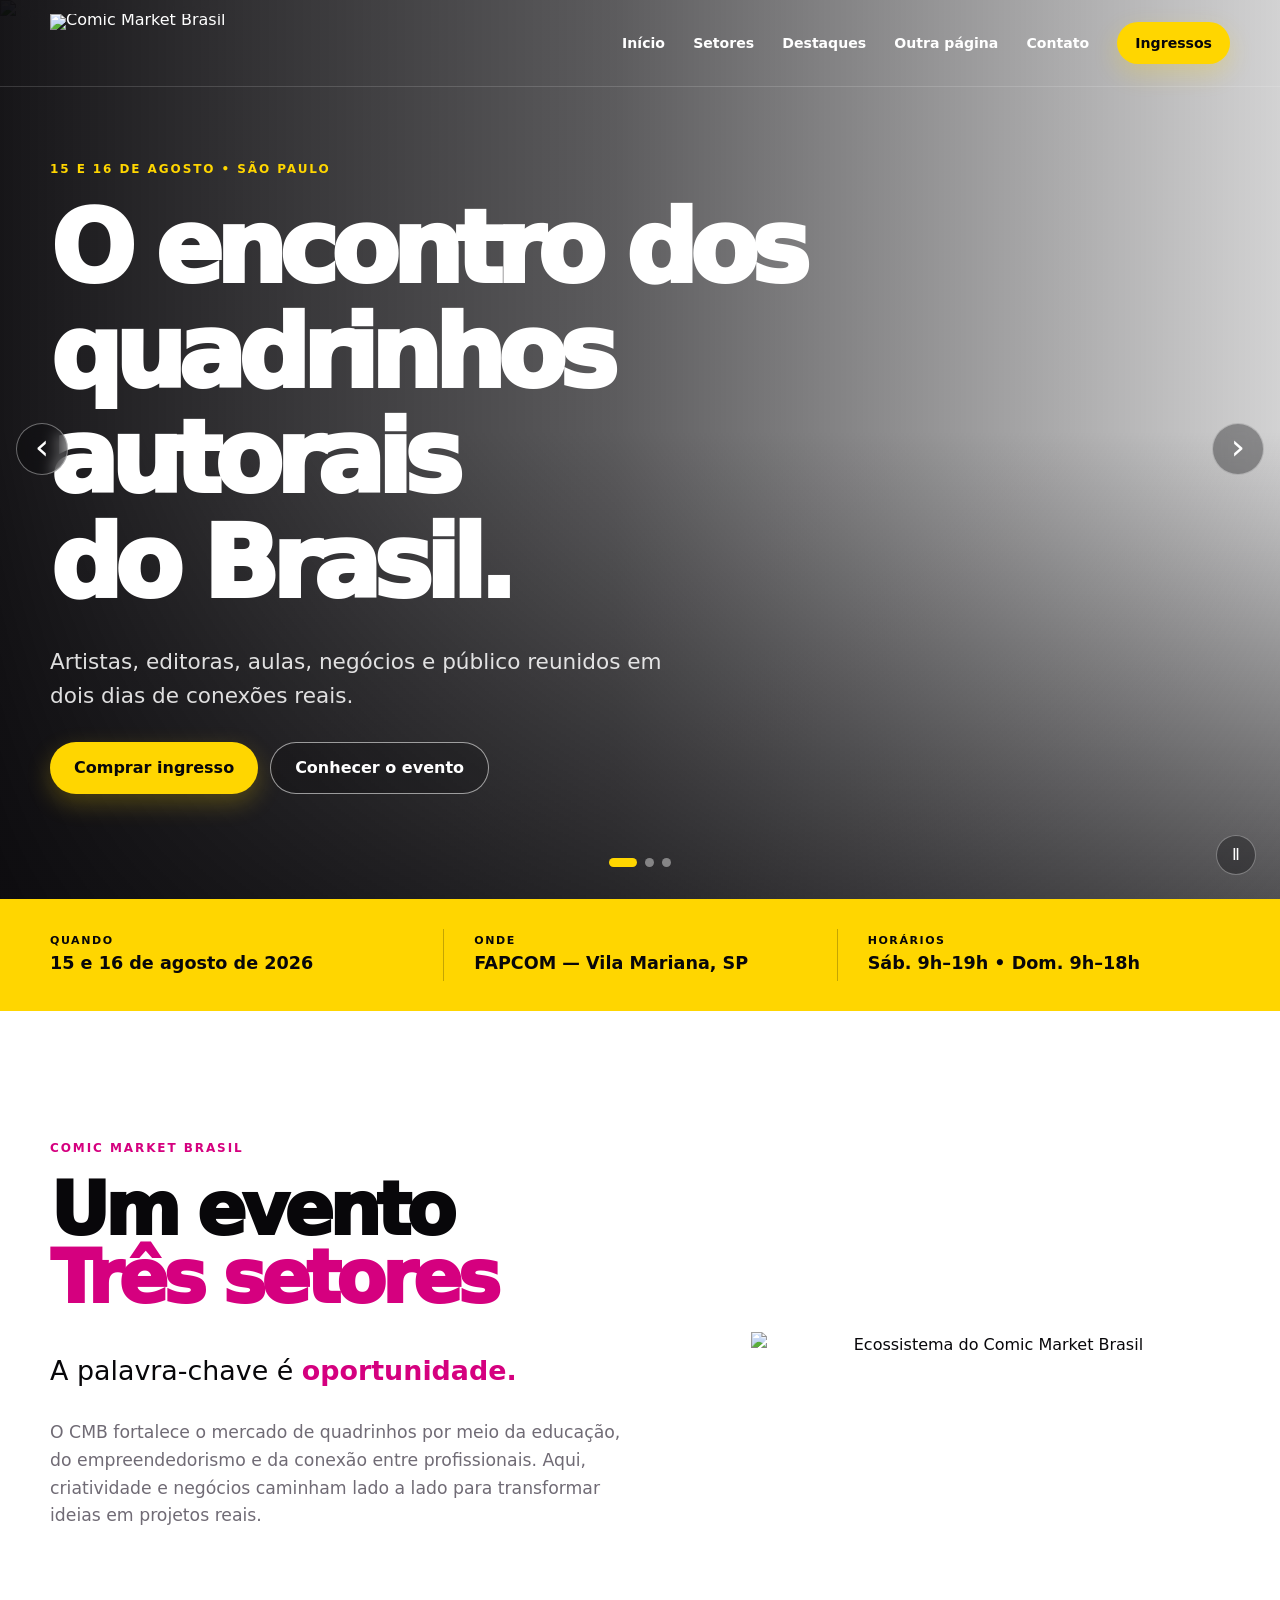
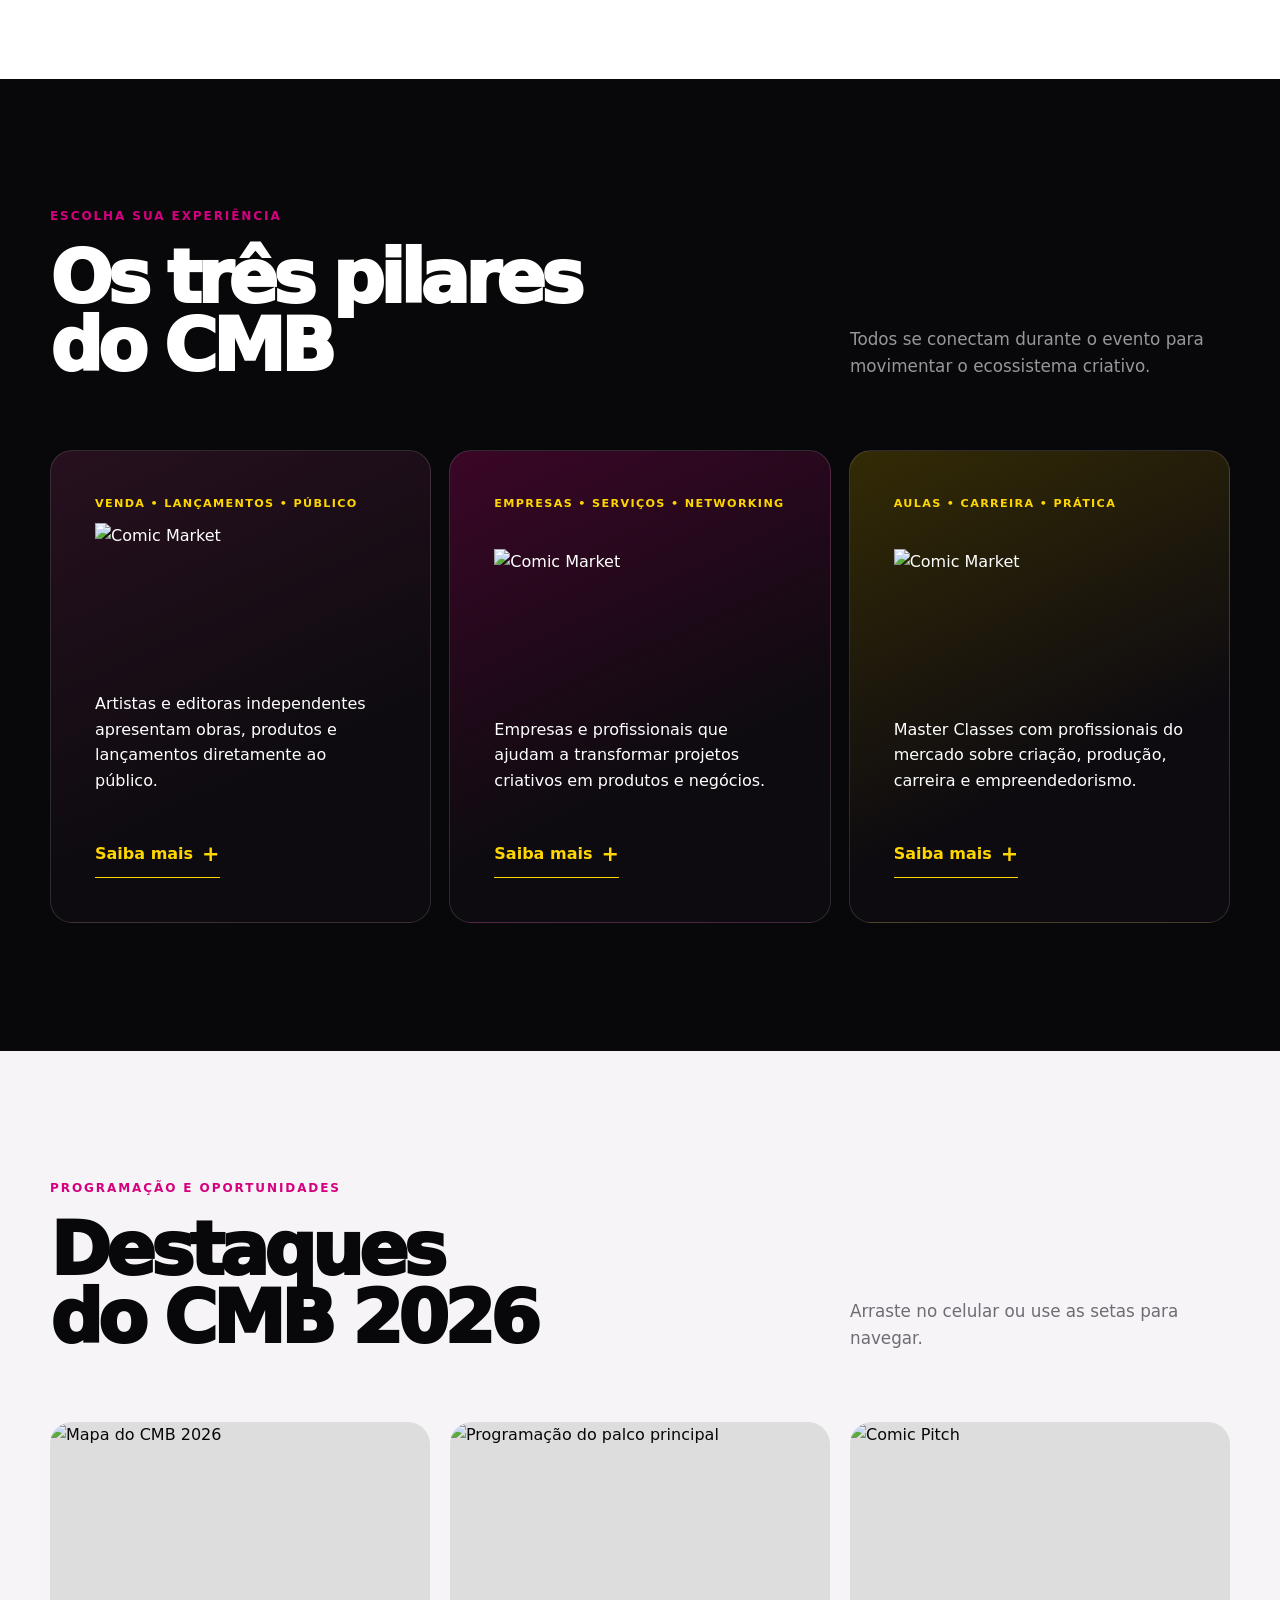
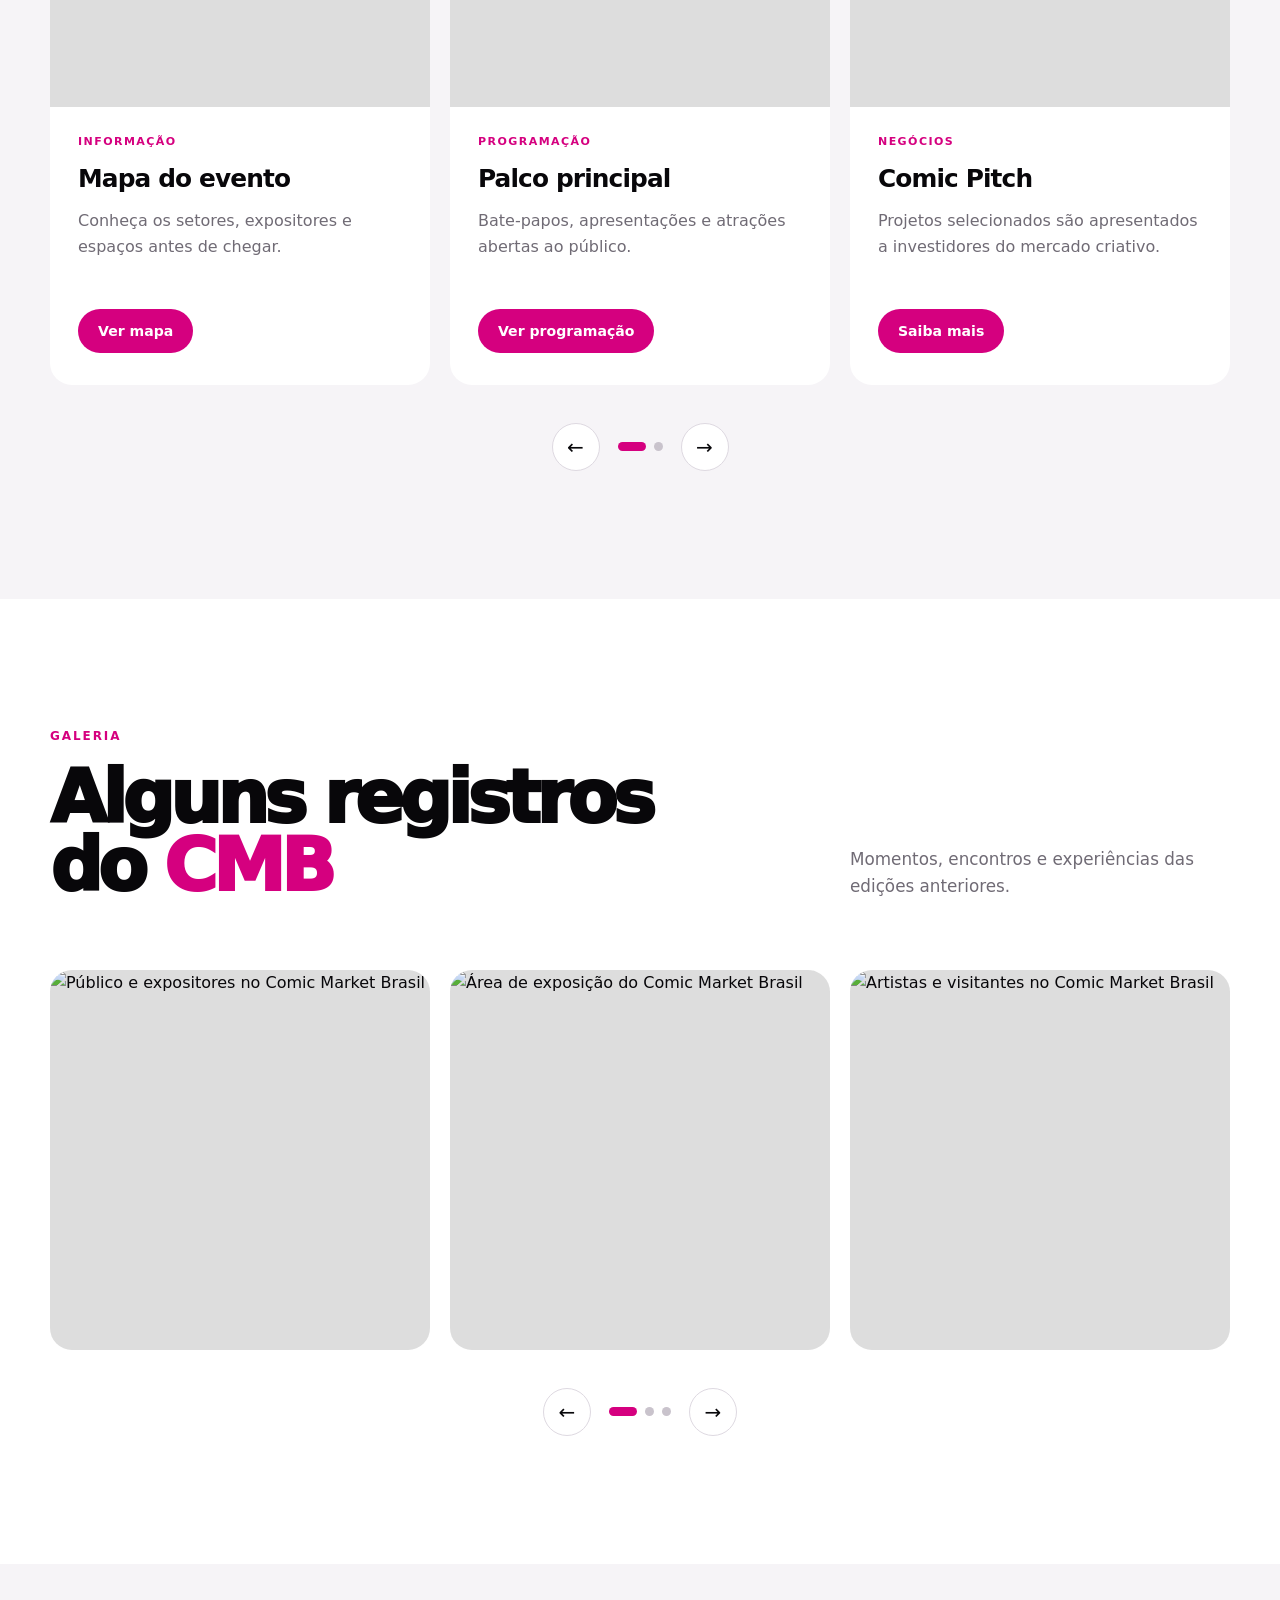
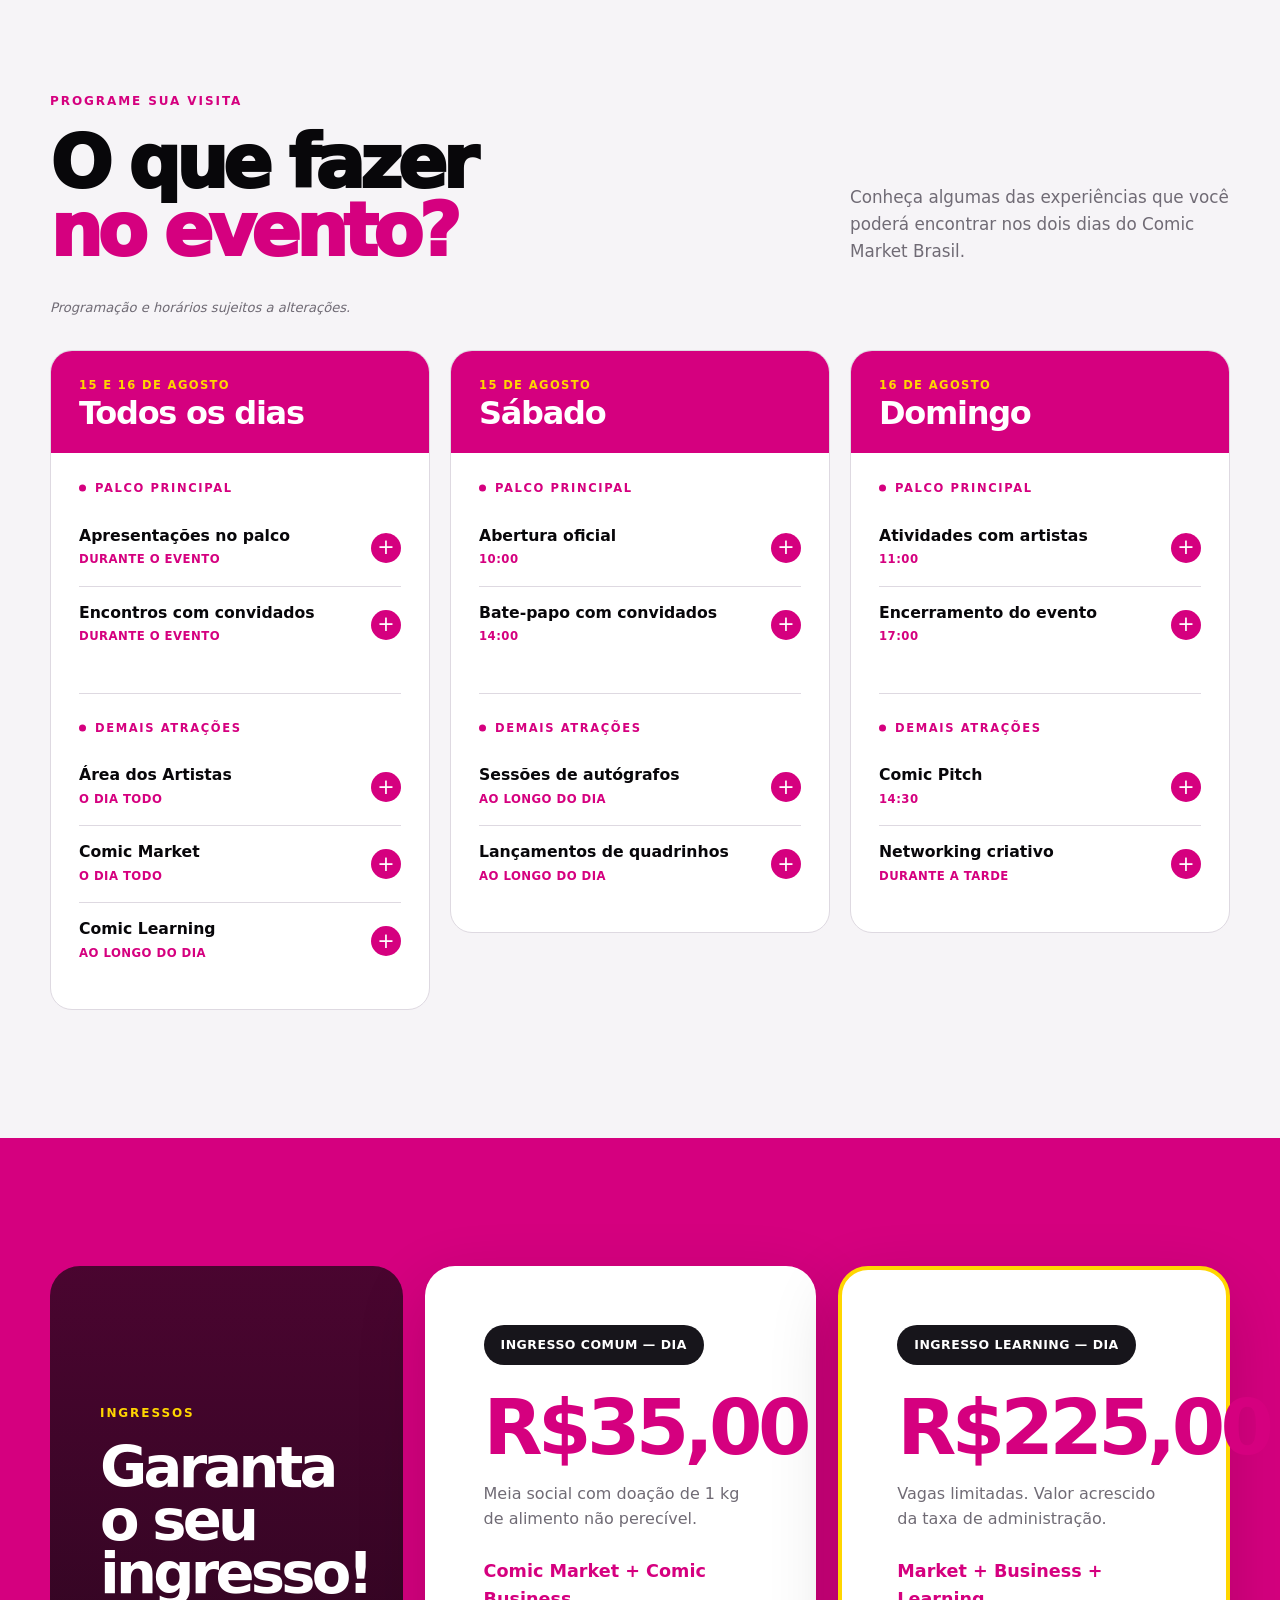
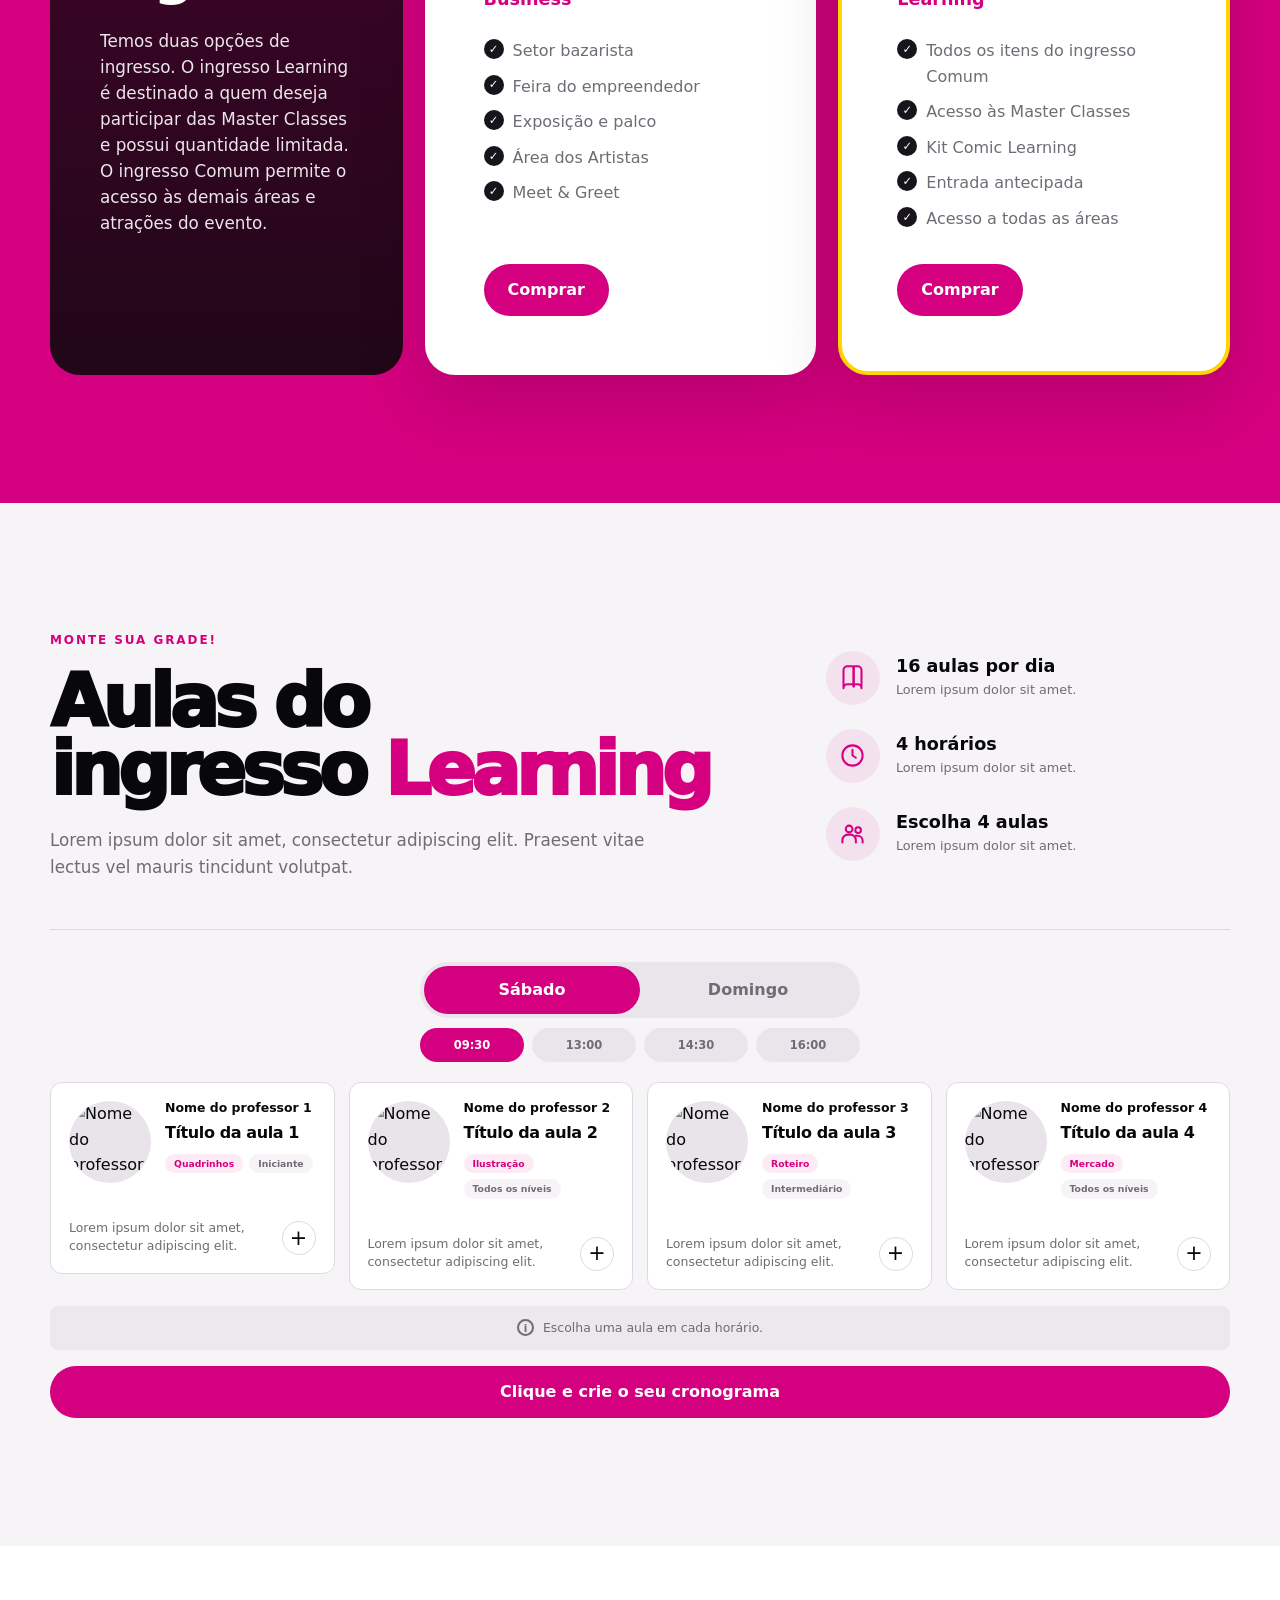
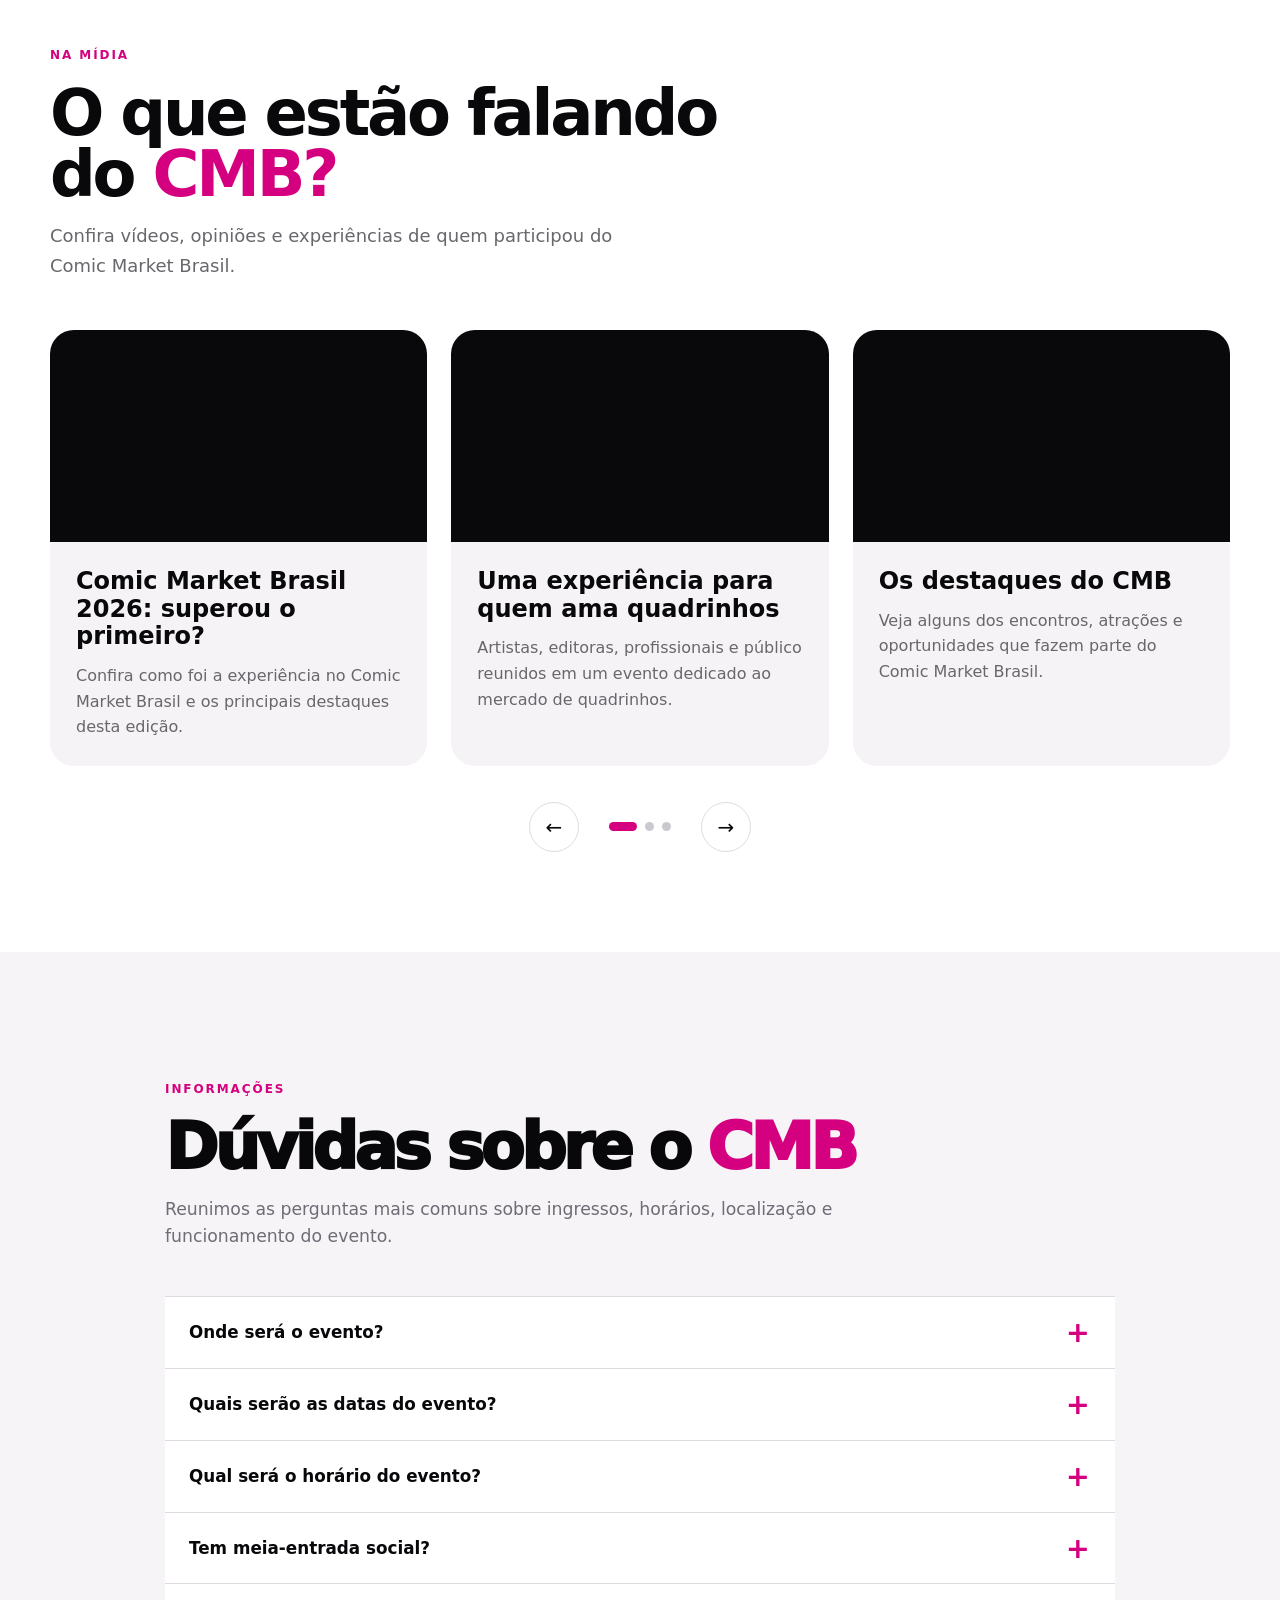
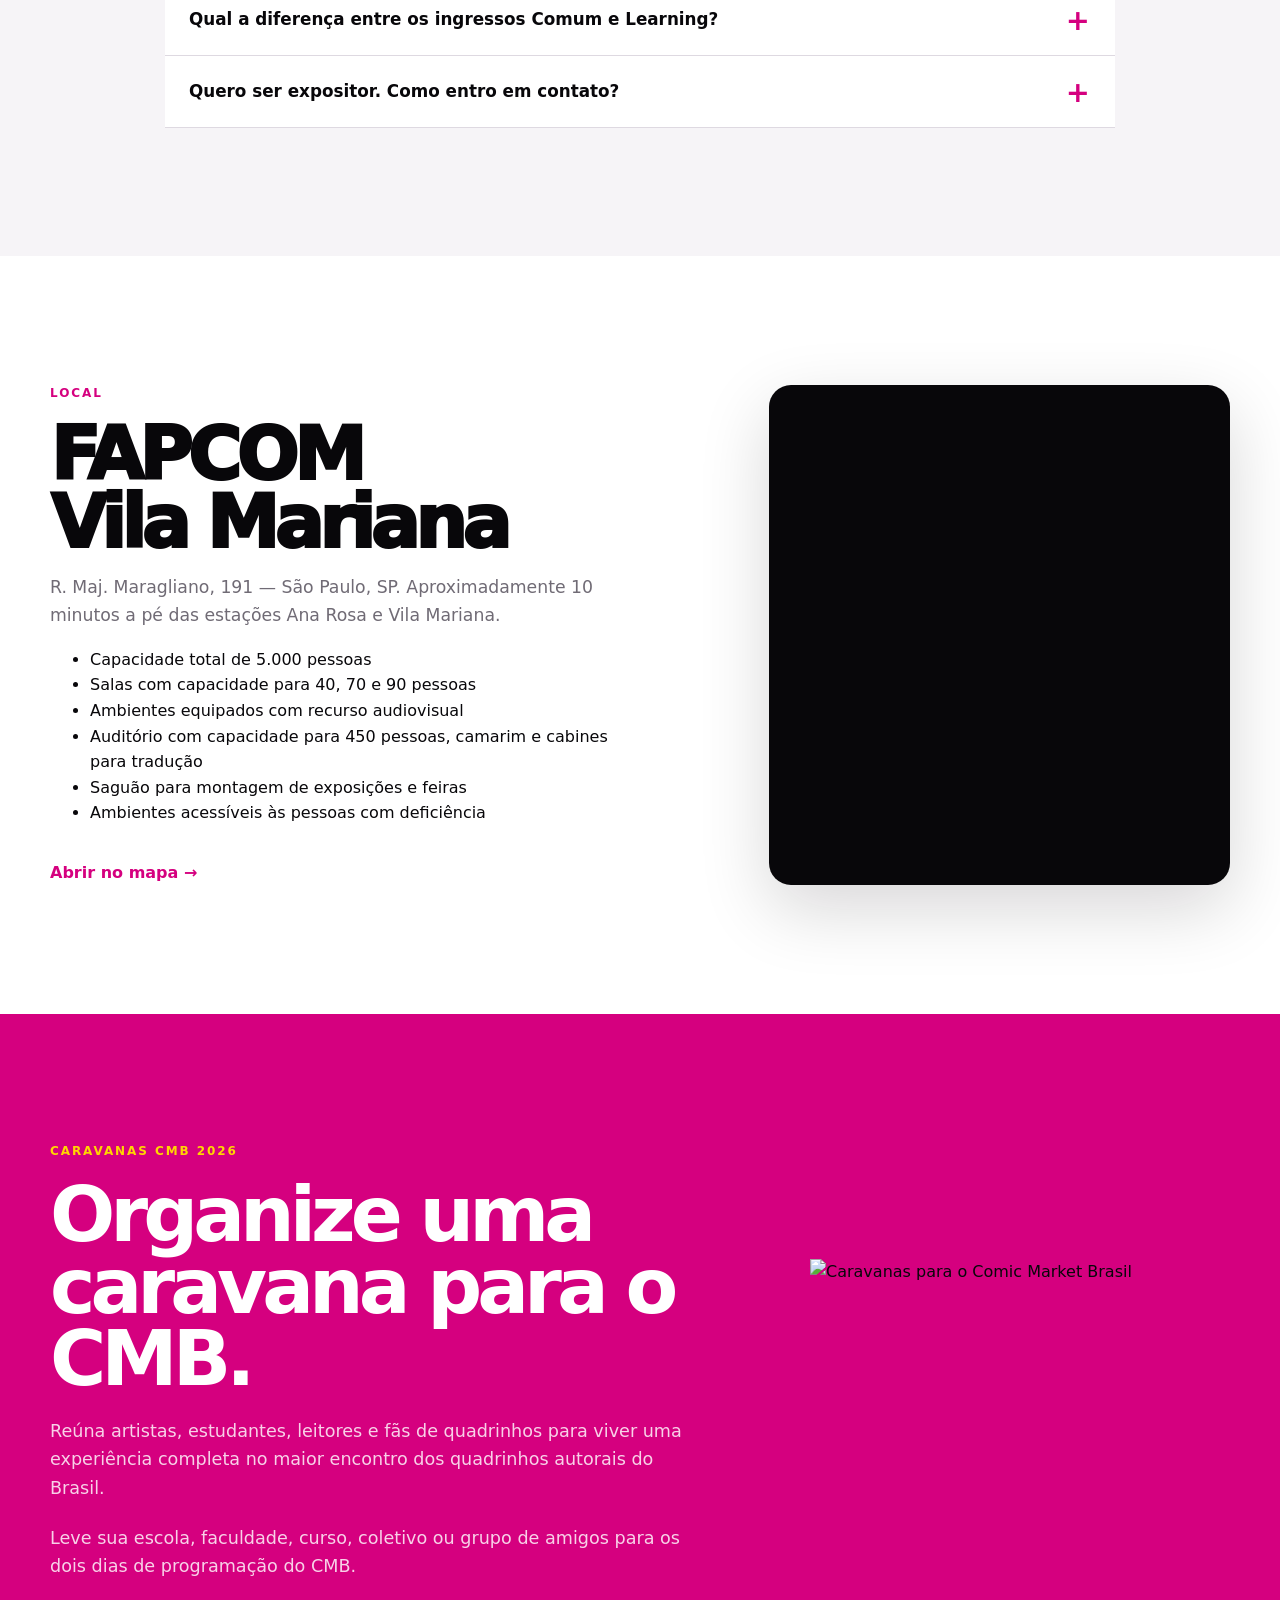
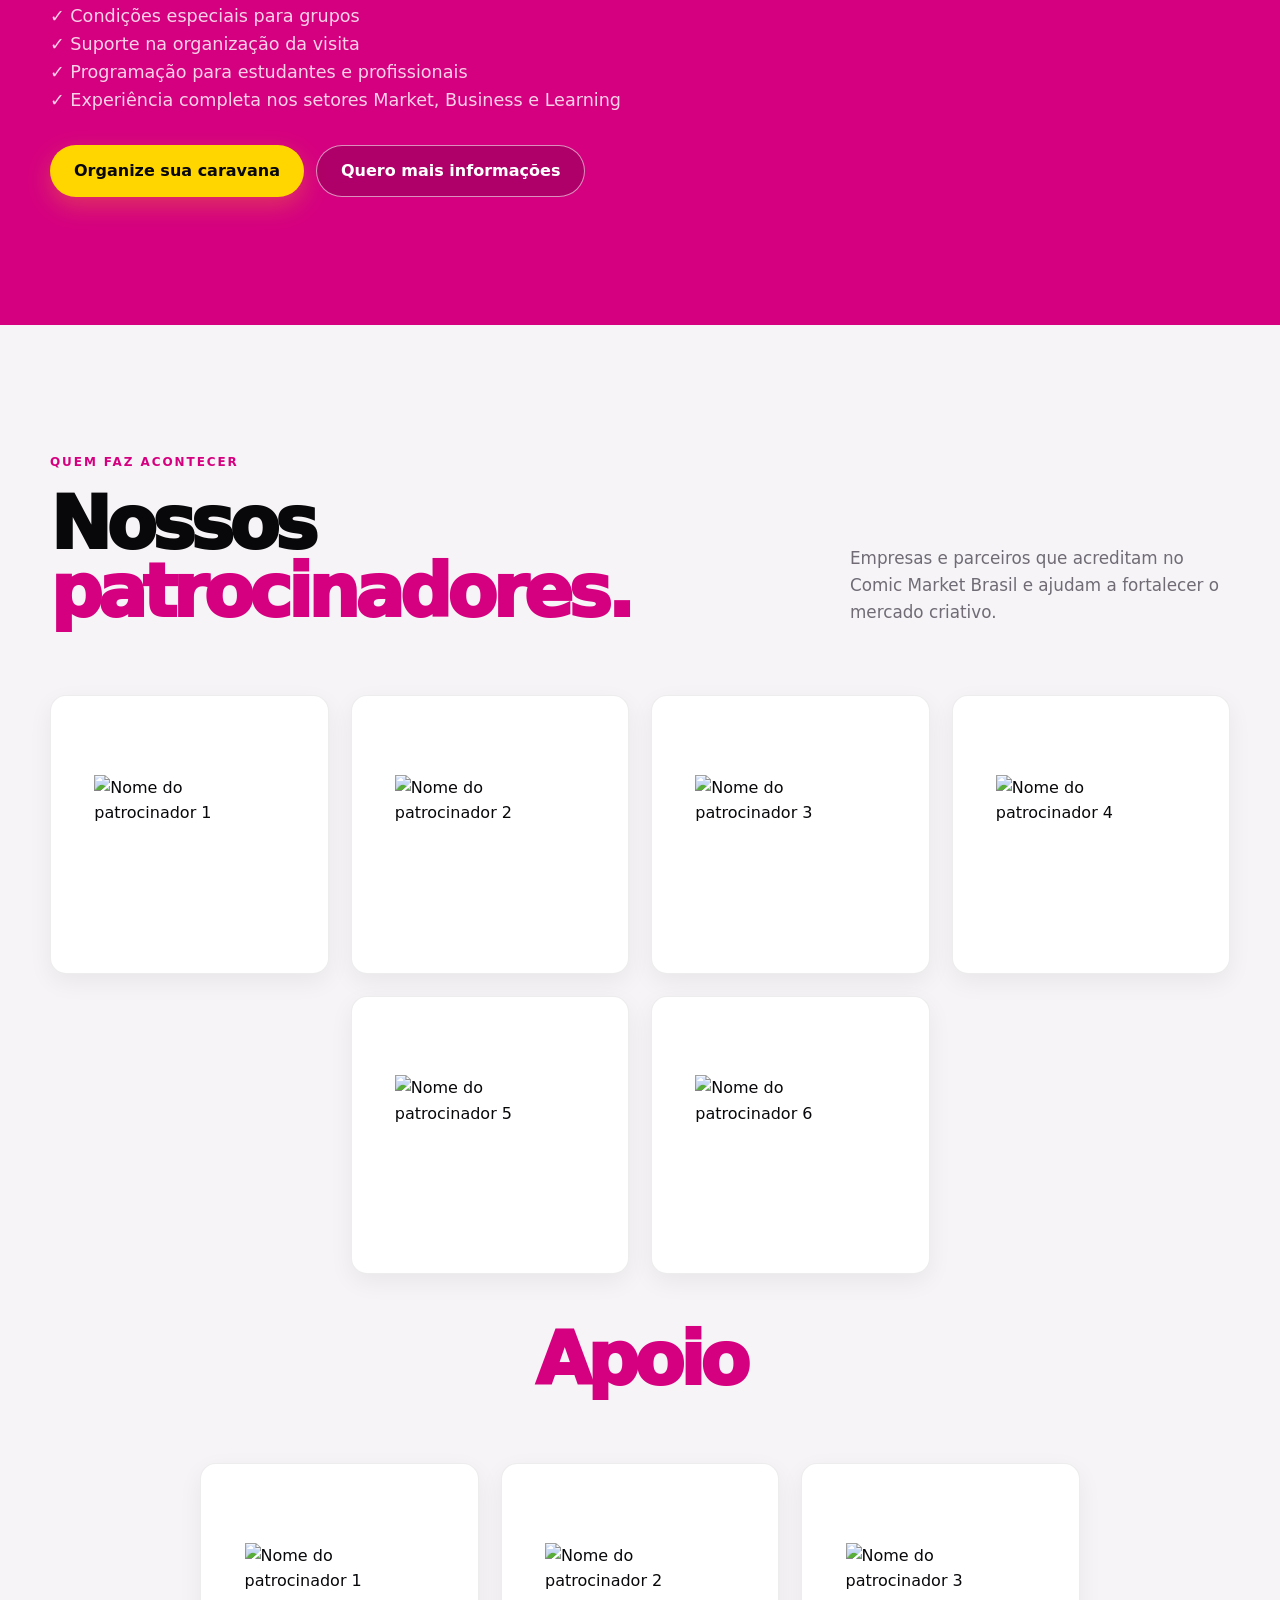
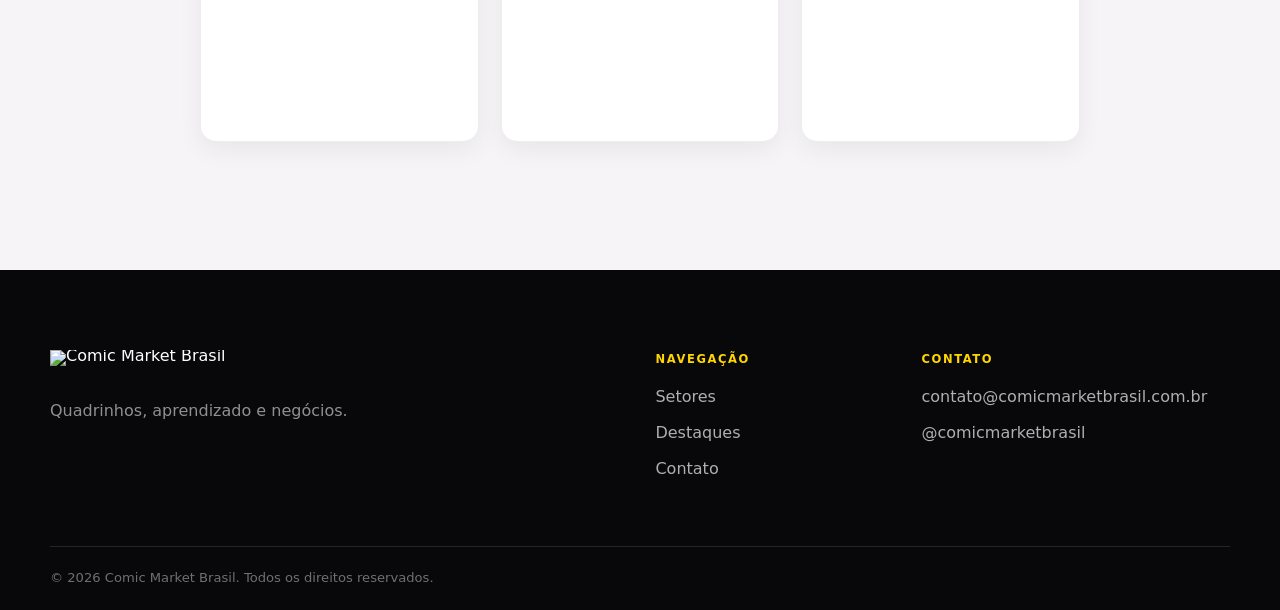
==== index.html @ 5db8c9b2 "Update index.html" ====
<!doctype html>
<html lang="pt-BR">
  <head>
    <meta charset="UTF-8" />
    <meta name="viewport" content="width=device-width, initial-scale=1" />
    <meta name="description" content="Comic Market Brasil 2026: quadrinhos, aprendizado e negócios em São Paulo." />
    <meta name="theme-color" content="#d5007f" />
    <title>Comic Market Brasil 2026</title>
<link rel="stylesheet" href="style.css" />

<script src="componentes.js" defer></script>
<script src="script.js" defer></script>
    <script src="learning.js" defer></script>
  </head>
  <body>
<div data-header-placeholder></div>
  <main id="conteudo">
  <section class="hero" aria-label="Destaques do evento">
    <div
      class="carousel hero-carousel"
      data-carousel
      data-autoplay="6500"
      aria-roledescription="carrossel"
    >
      <div class="carousel-viewport">
        <div class="carousel-track" data-carousel-track>

          <!-- SLIDE 1 -->
          <article
            class="carousel-slide hero-slide is-active"
            data-carousel-slide
            aria-label="1 de 3"
          >
            <picture class="hero-picture">
              <!-- MOBILE: 1080 × 1600 PX -->
              <source
                media="(max-width: 700px)"
                srcset="https://comicmarketbrasil.com.br/wp-content/uploads/2026/08/cmb-desktop-1.png"
              >

              <!-- DESKTOP: 1920 × 1080 PX -->
              <img
                src="https://comicmarketbrasil.com.br/wp-content/uploads/2026/08/cmb-desktop-1.png"
                alt="Comic Market Brasil 2026"
                fetchpriority="high"
                decoding="async"
              >
            </picture>

            <div class="hero-shade"></div>

            <div class="container hero-content">
              <p class="eyebrow">
                15 e 16 de agosto • São Paulo
              </p>

              <h1>
                O encontro dos quadrinhos autorais do Brasil.
              </h1>

              <p>
                Artistas, editoras, aulas, negócios e público reunidos
                em dois dias de conexões reais.
              </p>

              <div class="hero-actions">
                <a
                  class="button button-yellow"
                  href="https://comicmarketbrasilingreso.com.br/"
                  target="_blank"
                  rel="noopener"
                >
                  Comprar ingresso
                </a>

                <a
                  class="button button-ghost"
                  href="#setores"
                >
                  Conhecer o evento
                </a>
              </div>
            </div>
          </article>

          <!-- SLIDE 2 -->
          <article
            class="carousel-slide hero-slide"
            data-carousel-slide
            aria-label="2 de 3"
            aria-hidden="true"
          >
            <picture class="hero-picture">
              <!-- MOBILE: 1080 × 1600 PX -->
              <source
                media="(max-width: 700px)"
                srcset="https://comicmarketbrasil.com.br/wp-content/uploads/2026/07/pitch.png"
              >

              <!-- DESKTOP: 1920 × 1080 PX -->
              <img
                src="https://comicmarketbrasil.com.br/wp-content/uploads/2026/07/pitch.png"
                alt="Comic Pitch — Arena de Negócios"
                loading="lazy"
                decoding="async"
              >
            </picture>

            <div class="hero-shade"></div>

            <div class="container hero-content">
              <p class="eyebrow">
                Comic Business
              </p>

              <h2>
                Ideias encontram oportunidades.
              </h2>

              <p>
                Projetos autorais, investidores e empresas do mercado
                criativo em uma arena de negócios.
              </p>

              <a
                class="button button-yellow"
                href="#destaques"
              >
                Ver destaques
              </a>
            </div>
          </article>

          <!-- SLIDE 3 -->
          <article
            class="carousel-slide hero-slide"
            data-carousel-slide
            aria-label="3 de 3"
            aria-hidden="true"
          >
            <picture class="hero-picture">
              <!-- MOBILE: 1080 × 1600 PX -->
              <source
                media="(max-width: 700px)"
                srcset="https://comicmarketbrasil.com.br/wp-content/uploads/2026/07/artistas.png"
              >

              <!-- DESKTOP: 1920 × 1080 PX -->
              <img
                src="https://comicmarketbrasil.com.br/wp-content/uploads/2026/07/artistas.png"
                alt="Área dos Artistas do CMB"
                loading="lazy"
                decoding="async"
              >
            </picture>

            <div class="hero-shade"></div>

            <div class="container hero-content">
              <p class="eyebrow">
                Comic Market
              </p>

              <h2>
                Conheça quem faz quadrinhos.
              </h2>

              <p>
                Quadrinistas, ilustradores, autores e editoras
                apresentando seus trabalhos ao público.
              </p>

              <a
                class="button button-yellow"
                href="#setores"
              >
                Explorar setores
              </a>
            </div>
          </article>

        </div>
      </div>

      <button
        class="carousel-arrow carousel-prev"
        type="button"
        aria-label="Slide anterior"
        data-carousel-prev
      >
        ‹
      </button>

      <button
        class="carousel-arrow carousel-next"
        type="button"
        aria-label="Próximo slide"
        data-carousel-next
      >
        ›
      </button>

      <div
        class="carousel-dots"
        role="tablist"
        aria-label="Escolher destaque"
        data-carousel-dots
      ></div>

      <button
        class="carousel-pause"
        type="button"
        aria-label="Pausar rotação automática"
        data-carousel-pause
      >
        Ⅱ
      </button>
    </div>
  </section>

      <section class="event-strip" aria-label="Informações do evento">
        <div class="container event-strip-grid">
          <div><span class="strip-label">Quando</span><strong>15 e 16 de agosto de 2026</strong></div>
          <div><span class="strip-label">Onde</span><strong>FAPCOM — Vila Mariana, SP</strong></div>
          <div><span class="strip-label">Horários</span><strong>Sáb. 9h–19h • Dom. 9h–18h</strong></div>
        </div>
      </section>

      <section class="section intro-section">
        <div class="container intro-grid">
          <div class="intro-text-block">
            <p class="section-kicker">Comic Market Brasil</p>
            <h2 class="section-title">Um evento<br /><span>Três setores</span></h2>
            <div class="intro-copy">
              <p class="lead">A palavra-chave é <strong>oportunidade.</strong></p>
              <p>O CMB fortalece o mercado de quadrinhos por meio da educação, do empreendedorismo e da conexão entre profissionais. Aqui, criatividade e negócios caminham lado a lado para transformar ideias em projetos reais.</p>
            </div>
          </div>
<button
  class="intro-image-button"
  type="button"
  data-lightbox
  data-image="https://raw.githubusercontent.com/automacaopostcmb/Site/refs/heads/main/ECOSSISTEMA.png"
  aria-label="Ampliar imagem do ecossistema do Comic Market Brasil"
>
  <img
    class="intro-feature-image"
    src="https://raw.githubusercontent.com/automacaopostcmb/Site/refs/heads/main/ECOSSISTEMA.png"
    alt="Ecossistema do Comic Market Brasil"
  >
</button>
        </div>
      </section>

      <section class="section sectors" id="setores">
        <div class="container">
          <div class="section-heading-row">
            <div><p class="section-kicker">Escolha sua experiência</p><h2 class="section-title">Os três pilares do CMB</h2></div>
            <p>Todos se conectam durante o evento para movimentar o ecossistema criativo.</p>
          </div>
          <div class="sector-grid">
            <article class="sector-card sector-market">
               <p class="sector-tag">Venda • lançamentos • público</p>
              <div class="sector-content">
               <img
  class="sector-logo"
  src="https://raw.githubusercontent.com/automacaopostcmb/Site/refs/heads/main/logomarket.png"
  alt="Comic Market"
>
                
                <p>Artistas e editoras independentes apresentam obras, produtos e lançamentos diretamente ao público.</p>
                <button class="sector-more" type="button" aria-expanded="false" data-sector-toggle>Saiba mais <span>+</span></button>
                <div class="sector-extra"><p>Um espaço de contato direto com leitores, colecionadores e fãs. O visitante encontra quadrinhos, ilustrações, produtos autorais, lançamentos e experiências criadas por artistas e editoras de todo o país.</p></div>
              </div>
            </article>
            <article class="sector-card sector-business">
               <p class="sector-tag">Empresas • serviços • networking</p>
              <div class="sector-content">
               
                <img
  class="sector-logo"
  src="https://raw.githubusercontent.com/automacaopostcmb/Site/refs/heads/main/logobusiness.png"
  alt="Comic Market"
>
                
                <p>Empresas e profissionais que ajudam a transformar projetos criativos em produtos e negócios.</p>
                <button class="sector-more" type="button" aria-expanded="false" data-sector-toggle>Saiba mais <span>+</span></button>
                <div class="sector-extra"><p>Gráficas, plataformas, agências, ferramentas, investidores e prestadores de serviço se conectam a criadores para viabilizar projetos, formar parcerias e abrir novas oportunidades comerciais.</p></div>
              </div>
            </article>
            <article class="sector-card sector-learning">
              <p class="sector-tag">Aulas • carreira • prática</p>
              <div class="sector-content">
               
                <img
  class="sector-logo"
  src="https://raw.githubusercontent.com/automacaopostcmb/Site/refs/heads/main/logolearning.png"
  alt="Comic Market"
>
                
                <p>Master Classes com profissionais do mercado sobre criação, produção, carreira e empreendedorismo.</p>
                <button class="sector-more" type="button" aria-expanded="false" data-sector-toggle>Saiba mais <span>+</span></button>
                <div class="sector-extra"><p>Aulas teóricas e práticas para quem deseja desenvolver técnica, compreender o mercado e construir uma carreira sustentável em quadrinhos, ilustração, animação e áreas relacionadas.</p></div>
              </div>
            </article>
          </div>
        </div>
      </section>

      <section class="section highlights" id="destaques">
        <div class="container">
          <div class="section-heading-row">
            <div><p class="section-kicker">Programação e oportunidades</p><h2 class="section-title">Destaques do CMB 2026</h2></div>
            <p>Arraste no celular ou use as setas para navegar.</p>
          </div>
          <div class="carousel card-carousel" data-carousel data-autoplay="0" data-per-view="3" aria-roledescription="carrossel">
            <div class="carousel-viewport">
              <div class="carousel-track" data-carousel-track>
                <article class="carousel-slide highlight-card is-active" data-carousel-slide>
                  <!-- TROQUE A URL ABAIXO -->
                  <img src="https://comicmarketbrasil.com.br/wp-content/uploads/2026/08/MAPA-CMB-1-1080x1350.png" alt="Mapa do CMB 2026" loading="lazy" decoding="async" />
                  <div class="highlight-card-body"><span>Informação</span><h3>Mapa do evento</h3><p>Conheça os setores, expositores e espaços antes de chegar.</p><a class="button button-magenta card-button" href="#local">Ver mapa</a></div>
                </article>
                <article class="carousel-slide highlight-card" data-carousel-slide>
                  <!-- TROQUE A URL ABAIXO -->
                  <img src="https://comicmarketbrasil.com.br/wp-content/uploads/2026/08/palco-1080x1350.png" alt="Programação do palco principal" loading="lazy" decoding="async" />
                  <div class="highlight-card-body"><span>Programação</span><h3>Palco principal</h3><p>Bate-papos, apresentações e atrações abertas ao público.</p><a class="button button-magenta card-button" href="pagina.html">Ver programação</a></div>
                </article>
                <article class="carousel-slide highlight-card" data-carousel-slide>
                  <!-- TROQUE A URL ABAIXO -->
                  <img src="https://comicmarketbrasil.com.br/wp-content/uploads/2026/07/pitch.png" alt="Comic Pitch" loading="lazy" decoding="async" />
                  <div class="highlight-card-body"><span>Negócios</span><h3>Comic Pitch</h3><p>Projetos selecionados são apresentados a investidores do mercado criativo.</p><a class="button button-magenta card-button" href="pagina.html">Saiba mais</a></div>
                </article>
                <article class="carousel-slide highlight-card" data-carousel-slide>
                  <!-- TROQUE A URL ABAIXO -->
                  <img src="https://comicmarketbrasil.com.br/wp-content/uploads/2026/07/FUNDO-MOBILE2-1.png" alt="Interesse em ser expositor" loading="lazy" decoding="async" />
                  <div class="highlight-card-body"><span>Expositores</span><h3>Participe do CMB</h3><p>Cadastre seu interesse para acompanhar as próximas oportunidades.</p><a class="button button-magenta card-button" href="contato.html">Tenho interesse</a></div>
                </article>
              </div>
            </div>
            <div class="card-carousel-controls">
              <button class="round-arrow" type="button" aria-label="Cartão anterior" data-carousel-prev>←</button>
              <div class="carousel-dots dark-dots" role="tablist" aria-label="Escolher destaque" data-carousel-dots></div>
              <button class="round-arrow" type="button" aria-label="Próximo cartão" data-carousel-next>→</button>
            </div>
          </div>
        </div>
      </section>

      <section class="section gallery-section" id="registros">
        <div class="container">
          <div class="section-heading-row">
            <div><p class="section-kicker">Galeria</p><h2 class="section-title">Alguns registros do <span>CMB</span></h2></div>
            <p>Momentos, encontros e experiências das edições anteriores.</p>
          </div>
          <div class="carousel card-carousel event-gallery" data-carousel data-autoplay="0" data-per-view="3" aria-roledescription="carrossel">
            <div class="carousel-viewport">
              <div class="carousel-track" data-carousel-track>
                <!-- TROQUE AS URLs ABAIXO PELAS FOTOS QUE PREFERIR -->
              <figure
  class="carousel-slide gallery-item is-active"
  data-carousel-slide
  data-lightbox
  data-image="https://comicmarketbrasil.com.br/wp-content/uploads/2026/03/ROMAO_COMICMARKET_123717_L-1024x683.jpg"
>
  <img src="https://comicmarketbrasil.com.br/wp-content/uploads/2026/03/ROMAO_COMICMARKET_123717_L-1024x683.jpg" alt="Público e expositores no Comic Market Brasil" loading="lazy" decoding="async" />
</figure>

<figure
  class="carousel-slide gallery-item"
  data-carousel-slide
  data-lightbox
  data-image="https://comicmarketbrasil.com.br/wp-content/uploads/2026/03/ROMAO_COMICMARKET_120931_L-1024x683.jpg"
>
  <img src="https://comicmarketbrasil.com.br/wp-content/uploads/2026/03/ROMAO_COMICMARKET_120931_L-1024x683.jpg" alt="Área de exposição do Comic Market Brasil" loading="lazy" decoding="async" />
</figure>

<figure
  class="carousel-slide gallery-item"
  data-carousel-slide
  data-lightbox
  data-image="https://comicmarketbrasil.com.br/wp-content/uploads/2026/03/ROMAO_COMICMARKET_150747_L-683x1024.jpg"
>
  <img src="https://comicmarketbrasil.com.br/wp-content/uploads/2026/03/ROMAO_COMICMARKET_150747_L-683x1024.jpg" alt="Artistas e visitantes no Comic Market Brasil" loading="lazy" decoding="async" />
</figure>

<figure
  class="carousel-slide gallery-item"
  data-carousel-slide
  data-lightbox
  data-image="https://comicmarketbrasil.com.br/wp-content/uploads/2026/03/ROMAO_COMICMARKET_123028_L-300x200.jpg"
>
  <img src="https://comicmarketbrasil.com.br/wp-content/uploads/2026/03/ROMAO_COMICMARKET_123028_L-300x200.jpg" alt="Mesa de artista no Comic Market Brasil" loading="lazy" decoding="async" />
</figure>

<figure
  class="carousel-slide gallery-item"
  data-carousel-slide
  data-lightbox
  data-image="https://comicmarketbrasil.com.br/wp-content/uploads/2026/03/ROMAO_COMICMARKET_103730_L-300x200.jpg"
>
  <img src="https://comicmarketbrasil.com.br/wp-content/uploads/2026/03/ROMAO_COMICMARKET_103730_L-300x200.jpg" alt="Edição anterior do Comic Market Brasil" loading="lazy" decoding="async" />
</figure>
              </div>
            </div>
            <div class="card-carousel-controls">
              <button class="round-arrow" type="button" aria-label="Foto anterior" data-carousel-prev>←</button>
              <div class="carousel-dots dark-dots" role="tablist" aria-label="Escolher foto" data-carousel-dots></div>
              <button class="round-arrow" type="button" aria-label="Próxima foto" data-carousel-next>→</button>
            </div>
          </div>
        </div>
      </section>

<section
  class="section cmb-activities-section"
  id="o-que-fazer"
>
  <div class="container">

    <div class="section-heading-row">
      <div>
        <p class="section-kicker">PROGRAME SUA VISITA</p>

        <h2 class="section-title">
          O que fazer <span>no evento?</span>
        </h2>
      </div>

      <p>
        Conheça algumas das experiências que você poderá encontrar
        nos dois dias do Comic Market Brasil.
      </p>
    </div>

    <p class="cmb-activities-notice">
      Programação e horários sujeitos a alterações.
    </p>

    <div class="cmb-activities-grid">

      <!-- ======================================
           TODOS OS DIAS
      ======================================= -->

      <article class="cmb-day-card">

        <header class="cmb-day-header">
          <span>15 e 16 de agosto</span>
          <h3>Todos os dias</h3>
        </header>

        <div class="cmb-day-content">

          <section class="cmb-attraction-group">
            <h4>Palco Principal</h4>

            <div class="cmb-attraction-list">

              <div class="cmb-attraction-item">
                <button
                  class="cmb-attraction-button"
                  type="button"
                  aria-expanded="false"
                  aria-controls="activity-all-stage-1"
                >
                  <span>
                    <strong>Apresentações no palco</strong>
                    <small>Durante o evento</small>
                  </span>

                  <span class="cmb-attraction-plus" aria-hidden="true">+</span>
                </button>

                <div
                  class="cmb-attraction-description"
                  id="activity-all-stage-1"
                >
                  <div>
                    <p>
                      Lorem ipsum dolor sit amet, consectetur adipiscing elit.
                      Maecenas vitae mauris sed justo feugiat tincidunt.
                    </p>
                  </div>
                </div>
              </div>

              <div class="cmb-attraction-item">
                <button
                  class="cmb-attraction-button"
                  type="button"
                  aria-expanded="false"
                  aria-controls="activity-all-stage-2"
                >
                  <span>
                    <strong>Encontros com convidados</strong>
                    <small>Durante o evento</small>
                  </span>

                  <span class="cmb-attraction-plus" aria-hidden="true">+</span>
                </button>

                <div
                  class="cmb-attraction-description"
                  id="activity-all-stage-2"
                >
                  <div>
                    <p>
                      Lorem ipsum dolor sit amet, consectetur adipiscing elit.
                      Donec vitae magna quis justo pretium malesuada.
                    </p>
                  </div>
                </div>
              </div>

            </div>
          </section>

          <section class="cmb-attraction-group">
            <h4>Demais atrações</h4>

            <div class="cmb-attraction-list">

              <div class="cmb-attraction-item">
                <button
                  class="cmb-attraction-button"
                  type="button"
                  aria-expanded="false"
                  aria-controls="activity-all-other-1"
                >
                  <span>
                    <strong>Área dos Artistas</strong>
                    <small>O dia todo</small>
                  </span>

                  <span class="cmb-attraction-plus" aria-hidden="true">+</span>
                </button>

                <div
                  class="cmb-attraction-description"
                  id="activity-all-other-1"
                >
                  <div>
                    <p>
                      Lorem ipsum dolor sit amet, consectetur adipiscing elit.
                      Conheça artistas, quadrinistas e ilustradores independentes.
                    </p>
                  </div>
                </div>
              </div>

              <div class="cmb-attraction-item">
                <button
                  class="cmb-attraction-button"
                  type="button"
                  aria-expanded="false"
                  aria-controls="activity-all-other-2"
                >
                  <span>
                    <strong>Comic Market</strong>
                    <small>O dia todo</small>
                  </span>

                  <span class="cmb-attraction-plus" aria-hidden="true">+</span>
                </button>

                <div
                  class="cmb-attraction-description"
                  id="activity-all-other-2"
                >
                  <div>
                    <p>
                      Lorem ipsum dolor sit amet, consectetur adipiscing elit.
                      Encontre quadrinhos, livros, produtos autorais e lançamentos.
                    </p>
                  </div>
                </div>
              </div>

              <div class="cmb-attraction-item">
                <button
                  class="cmb-attraction-button"
                  type="button"
                  aria-expanded="false"
                  aria-controls="activity-all-other-3"
                >
                  <span>
                    <strong>Comic Learning</strong>
                    <small>Ao longo do dia</small>
                  </span>

                  <span class="cmb-attraction-plus" aria-hidden="true">+</span>
                </button>

                <div
                  class="cmb-attraction-description"
                  id="activity-all-other-3"
                >
                  <div>
                    <p>
                      Lorem ipsum dolor sit amet, consectetur adipiscing elit.
                      Participe de aulas e atividades voltadas ao mercado criativo.
                    </p>
                  </div>
                </div>
              </div>

            </div>
          </section>

        </div>
      </article>

      <!-- ======================================
           SÁBADO
      ======================================= -->

      <article class="cmb-day-card">

        <header class="cmb-day-header">
          <span>15 de agosto</span>
          <h3>Sábado</h3>
        </header>

        <div class="cmb-day-content">

          <section class="cmb-attraction-group">
            <h4>Palco Principal</h4>

            <div class="cmb-attraction-list">

              <div class="cmb-attraction-item">
                <button
                  class="cmb-attraction-button"
                  type="button"
                  aria-expanded="false"
                  aria-controls="activity-sat-stage-1"
                >
                  <span>
                    <strong>Abertura oficial</strong>
                    <small>10:00</small>
                  </span>

                  <span class="cmb-attraction-plus" aria-hidden="true">+</span>
                </button>

                <div
                  class="cmb-attraction-description"
                  id="activity-sat-stage-1"
                >
                  <div>
                    <p>
                      Lorem ipsum dolor sit amet, consectetur adipiscing elit.
                      Aenean tempor eros at mauris consequat consectetur.
                    </p>
                  </div>
                </div>
              </div>

              <div class="cmb-attraction-item">
                <button
                  class="cmb-attraction-button"
                  type="button"
                  aria-expanded="false"
                  aria-controls="activity-sat-stage-2"
                >
                  <span>
                    <strong>Bate-papo com convidados</strong>
                    <small>14:00</small>
                  </span>

                  <span class="cmb-attraction-plus" aria-hidden="true">+</span>
                </button>

                <div
                  class="cmb-attraction-description"
                  id="activity-sat-stage-2"
                >
                  <div>
                    <p>
                      Lorem ipsum dolor sit amet, consectetur adipiscing elit.
                      Integer pharetra lacus vel felis vulputate tincidunt.
                    </p>
                  </div>
                </div>
              </div>

            </div>
          </section>

          <section class="cmb-attraction-group">
            <h4>Demais atrações</h4>

            <div class="cmb-attraction-list">

              <div class="cmb-attraction-item">
                <button
                  class="cmb-attraction-button"
                  type="button"
                  aria-expanded="false"
                  aria-controls="activity-sat-other-1"
                >
                  <span>
                    <strong>Sessões de autógrafos</strong>
                    <small>Ao longo do dia</small>
                  </span>

                  <span class="cmb-attraction-plus" aria-hidden="true">+</span>
                </button>

                <div
                  class="cmb-attraction-description"
                  id="activity-sat-other-1"
                >
                  <div>
                    <p>
                      Lorem ipsum dolor sit amet, consectetur adipiscing elit.
                      Nulla facilisi. Sed consectetur elementum tellus.
                    </p>
                  </div>
                </div>
              </div>

              <div class="cmb-attraction-item">
                <button
                  class="cmb-attraction-button"
                  type="button"
                  aria-expanded="false"
                  aria-controls="activity-sat-other-2"
                >
                  <span>
                    <strong>Lançamentos de quadrinhos</strong>
                    <small>Ao longo do dia</small>
                  </span>

                  <span class="cmb-attraction-plus" aria-hidden="true">+</span>
                </button>

                <div
                  class="cmb-attraction-description"
                  id="activity-sat-other-2"
                >
                  <div>
                    <p>
                      Lorem ipsum dolor sit amet, consectetur adipiscing elit.
                      Morbi faucibus velit vitae est ullamcorper consequat.
                    </p>
                  </div>
                </div>
              </div>

            </div>
          </section>

        </div>
      </article>

      <!-- ======================================
           DOMINGO
      ======================================= -->

      <article class="cmb-day-card">

        <header class="cmb-day-header">
          <span>16 de agosto</span>
          <h3>Domingo</h3>
        </header>

        <div class="cmb-day-content">

          <section class="cmb-attraction-group">
            <h4>Palco Principal</h4>

            <div class="cmb-attraction-list">

              <div class="cmb-attraction-item">
                <button
                  class="cmb-attraction-button"
                  type="button"
                  aria-expanded="false"
                  aria-controls="activity-sun-stage-1"
                >
                  <span>
                    <strong>Atividades com artistas</strong>
                    <small>11:00</small>
                  </span>

                  <span class="cmb-attraction-plus" aria-hidden="true">+</span>
                </button>

                <div
                  class="cmb-attraction-description"
                  id="activity-sun-stage-1"
                >
                  <div>
                    <p>
                      Lorem ipsum dolor sit amet, consectetur adipiscing elit.
                      Vivamus vulputate erat nec lorem aliquet ultrices.
                    </p>
                  </div>
                </div>
              </div>

              <div class="cmb-attraction-item">
                <button
                  class="cmb-attraction-button"
                  type="button"
                  aria-expanded="false"
                  aria-controls="activity-sun-stage-2"
                >
                  <span>
                    <strong>Encerramento do evento</strong>
                    <small>17:00</small>
                  </span>

                  <span class="cmb-attraction-plus" aria-hidden="true">+</span>
                </button>

                <div
                  class="cmb-attraction-description"
                  id="activity-sun-stage-2"
                >
                  <div>
                    <p>
                      Lorem ipsum dolor sit amet, consectetur adipiscing elit.
                      Duis euismod libero vitae ante viverra tincidunt.
                    </p>
                  </div>
                </div>
              </div>

            </div>
          </section>

          <section class="cmb-attraction-group">
            <h4>Demais atrações</h4>

            <div class="cmb-attraction-list">

              <div class="cmb-attraction-item">
                <button
                  class="cmb-attraction-button"
                  type="button"
                  aria-expanded="false"
                  aria-controls="activity-sun-other-1"
                >
                  <span>
                    <strong>Comic Pitch</strong>
                    <small>14:30</small>
                  </span>

                  <span class="cmb-attraction-plus" aria-hidden="true">+</span>
                </button>

                <div
                  class="cmb-attraction-description"
                  id="activity-sun-other-1"
                >
                  <div>
                    <p>
                      Lorem ipsum dolor sit amet, consectetur adipiscing elit.
                      Projetos autorais apresentam suas propostas para investidores.
                    </p>
                  </div>
                </div>
              </div>

              <div class="cmb-attraction-item">
                <button
                  class="cmb-attraction-button"
                  type="button"
                  aria-expanded="false"
                  aria-controls="activity-sun-other-2"
                >
                  <span>
                    <strong>Networking criativo</strong>
                    <small>Durante a tarde</small>
                  </span>

                  <span class="cmb-attraction-plus" aria-hidden="true">+</span>
                </button>

                <div
                  class="cmb-attraction-description"
                  id="activity-sun-other-2"
                >
                  <div>
                    <p>
                      Lorem ipsum dolor sit amet, consectetur adipiscing elit.
                      Conecte-se com criadores, editoras, estúdios e profissionais.
                    </p>
                  </div>
                </div>
              </div>

            </div>
          </section>

        </div>
      </article>

    </div>
  </div>
</section>

    
    <section class="section tickets-section">
  <div class="container tickets-layout">

    <!-- COLUNA 1: APRESENTAÇÃO DOS INGRESSOS -->
    <div class="ticket-heading">
      <p class="section-kicker light-kicker">Ingressos</p>

      <h2>
        Garanta o seu<br>
        ingresso!
      </h2>

      <p>
        Temos duas opções de ingresso. O ingresso Learning é destinado
        a quem deseja participar das Master Classes e possui quantidade
        limitada. O ingresso Comum permite o acesso às demais áreas e
        atrações do evento.
      </p>
    </div>

    <!-- AS DUAS COLUNAS DE INGRESSOS -->
    <div class="pricing-grid">

      <!-- COLUNA 2: INGRESSO COMUM -->
      <article class="ticket-card">
        <span class="ticket-type">
          Ingresso Comum — Dia
        </span>

        <h3>R$35,00</h3>

        <p class="ticket-note">
          Meia social com doação de 1 kg de alimento não perecível.
        </p>

        <strong>
          Comic Market + Comic Business
        </strong>

        <ul>
          <li>Setor bazarista</li>
          <li>Feira do empreendedor</li>
          <li>Exposição e palco</li>
          <li>Área dos Artistas</li>
          <li>Meet &amp; Greet</li>
        </ul>

        <a
          class="button button-magenta"
          href="https://comicmarketbrasilingreso.com.br/"
          target="_blank"
          rel="noopener"
        >
          Comprar
        </a>
      </article>

      <!-- COLUNA 3: INGRESSO LEARNING -->
      <article class="ticket-card ticket-card-featured">
        <span class="ticket-type">
          Ingresso Learning — Dia
        </span>

        <h3>R$225,00</h3>

        <p class="ticket-note">
          Vagas limitadas. Valor acrescido da taxa de administração.
        </p>

        <strong>
          Market + Business + Learning
        </strong>

        <ul>
          <li>Todos os itens do ingresso Comum</li>
          <li>Acesso às Master Classes</li>
          <li>Kit Comic Learning</li>
          <li>Entrada antecipada</li>
          <li>Acesso a todas as áreas</li>
        </ul>

        <a
          class="button button-magenta"
          href="https://comicmarketbrasilingreso.com.br/"
          target="_blank"
          rel="noopener"
        >
          Comprar
        </a>
      </article>

    </div>
  </div>
</section>

<section
  class="section learning-schedule-section"
  id="ingresso-learning"
>
  <div class="container">

    <!-- APRESENTAÇÃO -->
    <div class="learning-intro">

      <div class="learning-intro-copy">
        <p class="section-kicker">MONTE SUA GRADE!</p>

        <h2 class="section-title">
          Aulas do ingresso <span>Learning</span>
        </h2>

        <p>
          Lorem ipsum dolor sit amet, consectetur adipiscing elit.
          Praesent vitae lectus vel mauris tincidunt volutpat.
        </p>
      </div>

      <!-- DIFERENCIAIS -->
      <div class="learning-benefits">

        <div class="learning-benefit">
          <div class="learning-benefit-icon" aria-hidden="true">
            <svg viewBox="0 0 24 24">
              <path d="M4 5.5A3.5 3.5 0 0 1 7.5 2H11a2 2 0 0 1 2 2v16a2 2 0 0 0-2-2H7.5A3.5 3.5 0 0 0 4 21.5z"/>
              <path d="M20 5.5A3.5 3.5 0 0 0 16.5 2H13v18a2 2 0 0 1 2-2h1.5a3.5 3.5 0 0 1 3.5 3.5z"/>
            </svg>
          </div>

          <div>
            <strong>16 aulas por dia</strong>
            <p>Lorem ipsum dolor sit amet.</p>
          </div>
        </div>

        <div class="learning-benefit">
          <div class="learning-benefit-icon" aria-hidden="true">
            <svg viewBox="0 0 24 24">
              <circle cx="12" cy="12" r="9"/>
              <path d="M12 7v5l3 2"/>
            </svg>
          </div>

          <div>
            <strong>4 horários</strong>
            <p>Lorem ipsum dolor sit amet.</p>
          </div>
        </div>

        <div class="learning-benefit">
          <div class="learning-benefit-icon" aria-hidden="true">
            <svg viewBox="0 0 24 24">
              <circle cx="9" cy="8" r="3"/>
              <circle cx="17" cy="9" r="2.5"/>
              <path d="M3 20v-2a5 5 0 0 1 5-5h2a5 5 0 0 1 5 5v2"/>
              <path d="M15 14h1.5a4.5 4.5 0 0 1 4.5 4.5V20"/>
            </svg>
          </div>

          <div>
            <strong>Escolha 4 aulas</strong>
            <p>Lorem ipsum dolor sit amet.</p>
          </div>
        </div>

      </div>
    </div>

    <div class="learning-divider"></div>

    <!-- CONTROLES -->
    <div class="learning-schedule-controls">

      <div
        class="learning-day-tabs"
        role="tablist"
        aria-label="Escolha o dia"
      >
        <button
          class="learning-day-button is-active"
          type="button"
          role="tab"
          aria-selected="true"
          data-learning-day="sabado"
        >
          Sábado
        </button>

        <button
          class="learning-day-button"
          type="button"
          role="tab"
          aria-selected="false"
          data-learning-day="domingo"
        >
          Domingo
        </button>
      </div>

      <div
        class="learning-time-tabs"
        role="tablist"
        aria-label="Escolha o horário"
      >
        <button
          class="learning-time-button is-active"
          type="button"
          role="tab"
          aria-selected="true"
          data-learning-time="09:30"
        >
          09:30
        </button>

        <button
          class="learning-time-button"
          type="button"
          role="tab"
          aria-selected="false"
          data-learning-time="13:00"
        >
          13:00
        </button>

        <button
          class="learning-time-button"
          type="button"
          role="tab"
          aria-selected="false"
          data-learning-time="14:30"
        >
          14:30
        </button>

        <button
          class="learning-time-button"
          type="button"
          role="tab"
          aria-selected="false"
          data-learning-time="16:00"
        >
          16:00
        </button>
      </div>

    </div>

    <!-- ÁREA PREENCHIDA PELO JAVASCRIPT -->
    <div
      class="learning-class-area"
      id="learning-class-area"
      aria-live="polite"
    ></div>

    <div class="learning-schedule-note">
      <span aria-hidden="true">i</span>

      <p>
        Escolha uma aula em cada horário.
      </p>
    </div>
    
<div class="learning-builder-launch">
  <button
    class="button button-magenta"
    type="button"
    data-schedule-builder-open
  >
    Clique e crie o seu cronograma
  </button>
</div>
    
  </div>
</section>

<section class="videos-cmb" id="videos-cmb">
  <div class="container">
    <div class="videos-cmb-heading">
      <p class="eyebrow">NA MÍDIA</p>

      <h2>O que estão falando do <span>CMB?</span></h2>

      <p>
        Confira vídeos, opiniões e experiências de quem participou
        do Comic Market Brasil.
      </p>
    </div>

    <div class="videos-cmb-carousel" data-videos-carousel>
      <div class="videos-cmb-viewport">
        <div class="videos-cmb-track" data-videos-track>

          <!-- VÍDEO 1 -->
          <article class="videos-cmb-card">
            <div class="videos-cmb-frame">
              <iframe
                src="https://www.youtube-nocookie.com/embed/FlvPPno7zfQ"
                title="Comic Market Brasil 2026 — Superou o primeiro?"
                loading="lazy"
                allow="accelerometer; autoplay; clipboard-write; encrypted-media; gyroscope; picture-in-picture; web-share"
                allowfullscreen
              ></iframe>
            </div>

            <div class="videos-cmb-content">
              <h3>Comic Market Brasil 2026: superou o primeiro?</h3>

              <p>
                Confira como foi a experiência no Comic Market Brasil
                e os principais destaques desta edição.
              </p>
            </div>
          </article>

          <!-- VÍDEO 2 -->
          <article class="videos-cmb-card">
            <div class="videos-cmb-frame">
              <iframe
                src="https://www.youtube-nocookie.com/embed/FlvPPno7zfQ"
                title="Experiência no Comic Market Brasil"
                loading="lazy"
                allow="accelerometer; autoplay; clipboard-write; encrypted-media; gyroscope; picture-in-picture; web-share"
                allowfullscreen
              ></iframe>
            </div>

            <div class="videos-cmb-content">
              <h3>Uma experiência para quem ama quadrinhos</h3>

              <p>
                Artistas, editoras, profissionais e público reunidos
                em um evento dedicado ao mercado de quadrinhos.
              </p>
            </div>
          </article>

          <!-- VÍDEO 3 -->
          <article class="videos-cmb-card">
            <div class="videos-cmb-frame">
              <iframe
                src="https://www.youtube-nocookie.com/embed/FlvPPno7zfQ"
                title="Destaques do Comic Market Brasil"
                loading="lazy"
                allow="accelerometer; autoplay; clipboard-write; encrypted-media; gyroscope; picture-in-picture; web-share"
                allowfullscreen
              ></iframe>
            </div>

            <div class="videos-cmb-content">
              <h3>Os destaques do CMB</h3>

              <p>
                Veja alguns dos encontros, atrações e oportunidades
                que fazem parte do Comic Market Brasil.
              </p>
            </div>
          </article>

          <!-- VÍDEO 4 -->
          <article class="videos-cmb-card">
            <div class="videos-cmb-frame">
              <iframe
                src="https://www.youtube-nocookie.com/embed/FlvPPno7zfQ"
                title="Quem participou do Comic Market Brasil"
                loading="lazy"
                allow="accelerometer; autoplay; clipboard-write; encrypted-media; gyroscope; picture-in-picture; web-share"
                allowfullscreen
              ></iframe>
            </div>

            <div class="videos-cmb-content">
              <h3>Quem participou recomenda</h3>

              <p>
                Conheça a visão de quem esteve presente e vivenciou
                os diferentes setores do evento.
              </p>
            </div>
          </article>

          <!-- VÍDEO 5 -->
          <article class="videos-cmb-card">
            <div class="videos-cmb-frame">
              <iframe
                src="https://www.youtube-nocookie.com/embed/FlvPPno7zfQ"
                title="Comic Market Brasil por dentro"
                loading="lazy"
                allow="accelerometer; autoplay; clipboard-write; encrypted-media; gyroscope; picture-in-picture; web-share"
                allowfullscreen
              ></iframe>
            </div>

            <div class="videos-cmb-content">
              <h3>O CMB visto por dentro</h3>

              <p>
                Um olhar sobre os espaços, os expositores e as
                experiências oferecidas ao público.
              </p>
            </div>
          </article>

        </div>
      </div>

<div class="videos-cmb-controls">
  <button
    class="videos-cmb-arrow"
    type="button"
    aria-label="Vídeo anterior"
    data-videos-prev
  >
    ←
  </button>

  <div
    class="videos-cmb-dots"
    data-videos-dots
    aria-label="Escolher grupo de vídeos"
  ></div>

  <button
    class="videos-cmb-arrow"
    type="button"
    aria-label="Próximo vídeo"
    data-videos-next
  >
    →
  </button>
</div>
    </div>
  </div>
</section>


<section class="section faq-section" id="faq">
  <div class="container faq-container">

    <div class="faq-heading">
      <p class="section-kicker">Informações</p>

      <h2 class="faq-title">
        Dúvidas sobre o <span>CMB</span>
      </h2>

      <p>
        Reunimos as perguntas mais comuns sobre ingressos, horários,
        localização e funcionamento do evento.
      </p>
    </div>

    <div class="faq-list">

      <details class="faq-item">
        <summary>Onde será o evento?</summary>

        <div class="faq-answer">
          <p>
            O evento acontecerá na FAPCOM – Faculdade Paulus de
            Tecnologia e Comunicação.
          </p>

          <p>
            R. Maj. Maragliano, 191 – Vila Mariana, São Paulo – SP.
          </p>
        </div>
      </details>

      <details class="faq-item">
        <summary>Quais serão as datas do evento?</summary>

        <div class="faq-answer">
          <p>O CMB acontecerá nos dias 15 e 16 de agosto de 2026.</p>
        </div>
      </details>

      <details class="faq-item">
        <summary>Qual será o horário do evento?</summary>

        <div class="faq-answer">
          <p>Sábado: das 9h às 19h.</p>
          <p>Domingo: das 9h às 18h.</p>
        </div>
      </details>

      <details class="faq-item">
        <summary>Tem meia-entrada social?</summary>

        <div class="faq-answer">
          <p>
            Sim. O visitante pode adquirir a meia-entrada social
            mediante a doação de 1 kg de alimento não perecível.
          </p>
        </div>
      </details>

      <details class="faq-item">
        <summary>Qual a diferença entre os ingressos Comum e Learning?</summary>

        <div class="faq-answer">
          <p>
            O ingresso Comum permite o acesso ao Comic Market e ao
            Comic Business.
          </p>

          <p>
            O ingresso Learning também oferece acesso às Master Classes,
            ao kit Comic Learning e à entrada antecipada.
          </p>
        </div>
      </details>

      <details class="faq-item">
        <summary>Quero ser expositor. Como entro em contato?</summary>

        <div class="faq-answer">
          <p>
            Entre em contato pelo e-mail
            <a href="mailto:contato@comicmarketbrasil.com.br">
              contato@comicmarketbrasil.com.br
            </a>.
          </p>
        </div>
      </details>

    </div>
  </div>
</section>
      
      <section class="section location-section" id="local">
        <div class="container location-grid">
          <div>
            <p class="section-kicker">Local</p>
            <h2 class="section-title">FAPCOM<br />Vila Mariana</h2>
            <p>R. Maj. Maragliano, 191 — São Paulo, SP. Aproximadamente 10 minutos a pé das estações Ana Rosa e Vila Mariana.</p>

<ul>
  <li>Capacidade total de 5.000 pessoas</li>
  <li>Salas com capacidade para 40, 70 e 90 pessoas</li>
  <li>Ambientes equipados com recurso audiovisual</li>
  <li>Auditório com capacidade para 450 pessoas, camarim e cabines para tradução</li>
  <li>Saguão para montagem de exposições e feiras</li>
  <li>Ambientes acessíveis às pessoas com deficiência</li>
</ul>

            
            <a class="text-link" href="https://maps.google.com/?q=R.+Maj.+Maragliano,+191,+São+Paulo" target="_blank" rel="noopener">Abrir no mapa →</a>
          </div>
          <div class="map-frame">
            <iframe src="https://www.google.com/maps?q=FAPCOM%20R.%20Maj.%20Maragliano%20191%20S%C3%A3o%20Paulo&output=embed" title="Mapa da FAPCOM" loading="lazy" referrerpolicy="no-referrer-when-downgrade" allowfullscreen></iframe>
          </div>
        </div>
      </section>
 
<section
  class="section tickets-section"
  id="caravanas"
>
  <div class="container">

    <div class="ticket-panel">

      <!-- CONTEÚDO ESQUERDO -->
      <div>
        <p class="section-kicker light-kicker">
          CARAVANAS CMB 2026
        </p>

        <h2>
          Organize uma caravana para o CMB.
        </h2>

        <p>
          Reúna artistas, estudantes, leitores e fãs de quadrinhos
          para viver uma experiência completa no maior encontro
          dos quadrinhos autorais do Brasil.
        </p>

        <p>
          Leve sua escola, faculdade, curso, coletivo ou grupo de
          amigos para os dois dias de programação do CMB.
        </p>

        <p>
          ✓ Condições especiais para grupos<br>
          ✓ Suporte na organização da visita<br>
          ✓ Programação para estudantes e profissionais<br>
          ✓ Experiência completa nos setores Market, Business e Learning
        </p>

        <div class="hero-actions">
          <a
            class="button button-yellow"
            href="#"
          >
            Organize sua caravana
          </a>

          <a
            class="button button-ghost"
            href="#"
          >
            Quero mais informações
          </a>
        </div>
      </div>

      <!-- IMAGEM DIREITA -->
      <div class="caravan-image">
        <img
          src="https://raw.githubusercontent.com/automacaopostcmb/Site/1abed2ad36d6a393a64b967246da059866d073ec/caravana.png"
          alt="Caravanas para o Comic Market Brasil"
          width="420"
          height="420"
          loading="lazy"
          decoding="async"
        >
      </div>

    </div>

  </div>
</section>

<section
  class="section sponsors-section"
  id="patrocinadores"
>
  <div class="container">

    <div class="section-heading-row">
      <div>
        <p class="section-kicker">QUEM FAZ ACONTECER</p>

        <h2 class="section-title">
          Nossos <span>patrocinadores.</span>
        </h2>
      </div>

      <p>
        Empresas e parceiros que acreditam no Comic Market Brasil
        e ajudam a fortalecer o mercado criativo.
      </p>
    </div>

    <div
      class="sponsors-grid"
      aria-label="Patrocinadores do Comic Market Brasil"
    >

      <!-- PATROCINADOR 1 -->
      <article class="sponsor-item">
        <a
          href="#"
          target="_blank"
          rel="noopener"
          aria-label="Visitar o site do patrocinador 1"
        >
          <img
            src="https://comicmarketbrasil.com.br/wp-content/uploads/2026/08/logo_0036_cras-editora-logo.png"
            alt="Nome do patrocinador 1"
            loading="lazy"
            decoding="async"
          >
        </a>
      </article>

      <!-- PATROCINADOR 2 -->
      <article class="sponsor-item">
        <a
          href="#"
          target="_blank"
          rel="noopener"
          aria-label="Visitar o site do patrocinador 2"
        >
          <img
            src="https://comicmarketbrasil.com.br/wp-content/uploads/2026/08/logo_0036_cras-editora-logo.png"
            alt="Nome do patrocinador 2"
            loading="lazy"
            decoding="async"
          >
        </a>
      </article>

      <!-- PATROCINADOR 3 -->
      <article class="sponsor-item">
        <a
          href="#"
          target="_blank"
          rel="noopener"
          aria-label="Visitar o site do patrocinador 3"
        >
          <img
            src="https://comicmarketbrasil.com.br/wp-content/uploads/2026/08/logo_0036_cras-editora-logo.png"
            alt="Nome do patrocinador 3"
            loading="lazy"
            decoding="async"
          >
        </a>
      </article>

      <!-- PATROCINADOR 4 -->
      <article class="sponsor-item">
        <a
          href="#"
          target="_blank"
          rel="noopener"
          aria-label="Visitar o site do patrocinador 4"
        >
          <img
            src="https://comicmarketbrasil.com.br/wp-content/uploads/2026/08/logo_0036_cras-editora-logo.png"
            alt="Nome do patrocinador 4"
            loading="lazy"
            decoding="async"
          >
        </a>
      </article>

      <!-- PATROCINADOR 5 -->
      <article class="sponsor-item">
        <a
          href="#"
          target="_blank"
          rel="noopener"
          aria-label="Visitar o site do patrocinador 5"
        >
          <img
            src="https://comicmarketbrasil.com.br/wp-content/uploads/2026/08/logo_0036_cras-editora-logo.png"
            alt="Nome do patrocinador 5"
            loading="lazy"
            decoding="async"
          >
        </a>
      </article>

      <!-- PATROCINADOR 6 -->
      <article class="sponsor-item">
        <a
          href="#"
          target="_blank"
          rel="noopener"
          aria-label="Visitar o site do patrocinador 6"
        >
          <img
            src="https://comicmarketbrasil.com.br/wp-content/uploads/2026/08/logo_0036_cras-editora-logo.png"
            alt="Nome do patrocinador 6"
            loading="lazy"
            decoding="async"
          >
        </a>
      </article>

    </div>
  </div>


<br><br>
   <div class="container">

   <div class="section-heading-row" style="display: block; text-align: center;">
  <div>
    <h2 class="section-title" style="text-align: center;">
      <span>Apoio</span>
    </h2>
  </div>
</div>

    <div
      class="sponsors-grid"
      aria-label="Apoio"
    >

      <!-- APOIO 1 -->
      <article class="sponsor-item">
        <a
          href="#"
          target="_blank"
          rel="noopener"
          aria-label="Visitar o site do patrocinador 1"
        >
          <img
            src="https://comicmarketbrasil.com.br/wp-content/uploads/2026/08/logo_0036_cras-editora-logo.png"
            alt="Nome do patrocinador 1"
            loading="lazy"
            decoding="async"
          >
        </a>
      </article>

      <!-- APOIO 2 -->
      <article class="sponsor-item">
        <a
          href="#"
          target="_blank"
          rel="noopener"
          aria-label="Visitar o site do patrocinador 2"
        >
          <img
            src="https://comicmarketbrasil.com.br/wp-content/uploads/2026/08/logo_0036_cras-editora-logo.png"
            alt="Nome do patrocinador 2"
            loading="lazy"
            decoding="async"
          >
        </a>
      </article>

      <!-- APOIO 3 -->
      <article class="sponsor-item">
        <a
          href="#"
          target="_blank"
          rel="noopener"
          aria-label="Visitar o site do patrocinador 3"
        >
          <img
            src="https://comicmarketbrasil.com.br/wp-content/uploads/2026/08/logo_0036_cras-editora-logo.png"
            alt="Nome do patrocinador 3"
            loading="lazy"
            decoding="async"
          >
        </a>
      </article>

    </div>
  </div>
</section>
    
    </main>

<div data-footer-placeholder></div>

    
<div
  class="image-modal"
  data-image-modal
  aria-hidden="true"
  role="dialog"
  aria-modal="true"
  aria-label="Visualização ampliada da imagem"
>
  <button
    class="image-modal-close"
    type="button"
    data-image-modal-close
    aria-label="Fechar imagem"
  >
    ×
  </button>

  <img
    class="image-modal-content"
    data-image-modal-content
    src=""
    alt="Imagem ampliada"
  >
</div>


<div
  class="schedule-builder-modal"
  data-schedule-builder-modal
  hidden
>
  <div
    class="schedule-builder-backdrop"
    data-schedule-builder-exit
  ></div>

  <section
    class="schedule-builder-dialog"
    role="dialog"
    aria-modal="true"
    aria-labelledby="schedule-builder-title"
  >
    <header class="schedule-builder-header">
      <div>
        <p class="section-kicker">
          COMIC LEARNING
        </p>

        <h2 id="schedule-builder-title">
          Crie o seu cronograma
        </h2>
      </div>

      <button
        class="schedule-builder-close"
        type="button"
        aria-label="Fechar gerador de cronograma"
        data-schedule-builder-exit
      >
        ×
      </button>
    </header>

    <div class="schedule-builder-body">

      <!-- ESCOLHA DO DIA -->
      <div
        class="schedule-builder-view"
        data-builder-day-view
      >
        <div class="schedule-builder-intro">
          <h3>Qual dia você deseja planejar?</h3>

          <p>
            Escolha um dia para começar a montar sua grade de aulas.
          </p>
        </div>

        <div class="schedule-builder-day-options">
          <button
            class="schedule-builder-day"
            type="button"
            data-builder-day="sabado"
          >
            <strong>Sábado</strong>
            <span>15 de agosto</span>
          </button>

          <button
            class="schedule-builder-day"
            type="button"
            data-builder-day="domingo"
          >
            <strong>Domingo</strong>
            <span>16 de agosto</span>
          </button>
        </div>

        <button
          class="schedule-builder-exit-button"
          type="button"
          data-schedule-builder-exit
        >
          Sair
        </button>
      </div>

      <!-- ESCOLHA DAS AULAS -->
      <div
        class="schedule-builder-view"
        data-builder-classes-view
        hidden
      >
        <div class="schedule-builder-progress">
          <span data-builder-progress-text>
            Horário 1 de 4
          </span>

          <div class="schedule-builder-progress-track">
            <span data-builder-progress-bar></span>
          </div>
        </div>

        <div class="schedule-builder-step-heading">
          <p data-builder-selected-day></p>

          <h3 data-builder-time-title>
            Escolha sua aula das 09:30
          </h3>

          <span>
            Clique em um card para selecionar.
          </span>
        </div>

        <div
          class="schedule-builder-classes"
          data-builder-class-options
        ></div>

        <div class="schedule-builder-navigation">
          <button
            class="button schedule-builder-back-button"
            type="button"
            data-builder-back
          >
            Voltar
          </button>

          <button
            class="button button-magenta"
            type="button"
            data-builder-next
            disabled
          >
            Próximo horário
          </button>
        </div>

        <button
          class="schedule-builder-exit-button"
          type="button"
          data-schedule-builder-exit
        >
          Sair
        </button>
      </div>

      <!-- CONCLUSÃO -->
      <div
        class="schedule-builder-view"
        data-builder-success-view
        hidden
      >
        <div class="schedule-builder-success-copy">
          <span class="schedule-builder-success-icon">✓</span>

          <h3>Seu cronograma foi criado!</h3>

          <p>
            Sua grade está pronta. Baixe ou compartilhe a imagem.
          </p>
        </div>

        <div class="schedule-builder-preview">
          <img
            src=""
            alt="Prévia do cronograma criado"
            data-builder-preview
          >
        </div>

      <div class="schedule-builder-success-actions">
  <button
    class="button button-magenta"
    type="button"
    data-builder-download
  >
    Baixar imagem
  </button>

  <button
    class="button button-magenta"
    type="button"
    data-builder-share
    hidden
  >
    Compartilhar
  </button>

  <p
    class="schedule-builder-share-note"
    data-builder-share-note
    hidden
  >
    Seu navegador não permite compartilhamento direto. Baixe a imagem
    e compartilhe pela galeria do aparelho.
  </p>

  <button
    class="button button-black"
    type="button"
    data-builder-other-day
  >
    Fazer o cronograma de domingo
  </button>

  <button
    class="button schedule-builder-edit-button"
    type="button"
    data-builder-edit
  >
    Voltar e editar
  </button>

  <button
    class="schedule-builder-exit-button"
    type="button"
    data-schedule-builder-exit
  >
    Sair
  </button>
</div>
      </div>

    </div>
  </section>
</div>

    
  </body>
</html>
---- style.css ----
/* =========================================================
   BASE E DESKTOP
   ========================================================= */
/* =========================================================
   CORES PRINCIPAIS — altere aqui para mudar o site inteiro
   ========================================================= */
:root {
  --magenta: #d5007f;
  --magenta-dark: #95005a;
  --yellow: #ffd600;
  --black: #08070a;
  --graphite: #17151b;
  --white: #ffffff;
  --off-white: #f6f4f7;
  --gray: #706b75;
  --line: #ded9e1;
  --container: 1180px;
  --radius: 22px;
  --shadow: 0 24px 70px rgba(12, 5, 10, 0.16);
}

* { box-sizing: border-box; }

html {
  scroll-behavior: smooth;
  scroll-padding-top: 88px;
}

body {
  margin: 0;
  color: var(--black);
  background: var(--white);
  font-family: Inter, ui-sans-serif, system-ui, -apple-system, BlinkMacSystemFont, "Segoe UI", sans-serif;
  font-size: 1rem;
  line-height: 1.6;
  overflow-x: hidden;
}

body.menu-open { overflow: hidden; }

img { display: block; max-width: 100%; }
a { color: inherit; text-decoration: none; }
button, input, select, textarea { font: inherit; }
button { color: inherit; }

:focus-visible {
  outline: 3px solid var(--yellow);
  outline-offset: 4px;
}

.skip-link {
  position: fixed;
  top: 12px;
  left: 12px;
  z-index: 2000;
  padding: 10px 16px;
  color: var(--black);
  background: var(--yellow);
  font-weight: 800;
  transform: translateY(-160%);
}

.skip-link:focus { transform: translateY(0); }

.container {
  width: min(calc(100% - 40px), var(--container));
  margin-inline: auto;
}

.narrow { max-width: 850px; }

.site-header {
  position: absolute;
  inset: 0 0 auto;
  z-index: 1000;
  color: var(--white);
  border-bottom: 1px solid rgba(255, 255, 255, 0.15);
  transition: background 180ms ease, box-shadow 180ms ease;
}

.site-header.solid-header,
.site-header.is-scrolled {
  position: fixed;
  background: rgba(8, 7, 10, 0.96);
  box-shadow: 0 10px 35px rgba(0, 0, 0, 0.18);
  backdrop-filter: blur(12px);
}

.header-inner {
  min-height: 86px;
  display: flex;
  align-items: center;
  justify-content: space-between;
  gap: 28px;
}

.brand {
  display: inline-flex;
  align-items: flex-end;
  gap: 8px;
  color: var(--white);
  line-height: 0.8;
  white-space: nowrap;
}

.brand-comic {
  font-size: 1.8rem;
  font-weight: 1000;
  letter-spacing: -0.09em;
}

.brand-market {
  padding-bottom: 2px;
  color: var(--yellow);
  font-size: 0.68rem;
  font-weight: 900;
  letter-spacing: 0.12em;
}

.main-nav {
  display: flex;
  align-items: center;
  gap: clamp(16px, 2.2vw, 30px);
  font-size: 0.88rem;
  font-weight: 750;
}

.main-nav > a:not(.button) { position: relative; padding-block: 12px; }
.main-nav > a:not(.button)::after {
  content: "";
  position: absolute;
  left: 0;
  right: 100%;
  bottom: 5px;
  height: 2px;
  background: var(--yellow);
  transition: right 180ms ease;
}
.main-nav > a:hover::after,
.main-nav > a.active::after { right: 0; }

.menu-toggle {
  display: none;
  width: 46px;
  height: 46px;
  border: 1px solid rgba(255, 255, 255, 0.28);
  border-radius: 50%;
  background: transparent;
  cursor: pointer;
}

.menu-toggle span {
  display: block;
  width: 20px;
  height: 2px;
  margin: 4px auto;
  background: currentColor;
  transition: transform 180ms ease, opacity 180ms ease;
}

.menu-toggle[aria-expanded="true"] span:nth-child(1) { transform: translateY(6px) rotate(45deg); }
.menu-toggle[aria-expanded="true"] span:nth-child(2) { opacity: 0; }
.menu-toggle[aria-expanded="true"] span:nth-child(3) { transform: translateY(-6px) rotate(-45deg); }

.button {
  display: inline-flex;
  min-height: 52px;
  align-items: center;
  justify-content: center;
  padding: 0 24px;
  border: 0;
  border-radius: 999px;
  font-weight: 850;
  line-height: 1;
  cursor: pointer;
  transition: transform 180ms ease, box-shadow 180ms ease, background 180ms ease;
}

.button:hover { transform: translateY(-2px); }
.button-small { min-height: 42px; padding-inline: 18px; }
.button-yellow { color: var(--black); background: var(--yellow); box-shadow: 0 9px 25px rgba(255, 214, 0, 0.24); }
.button-yellow:hover { background: #ffe23e; }
.button-ghost { color: var(--white); border: 1px solid rgba(255, 255, 255, 0.56); background: rgba(0, 0, 0, 0.18); }
.button-black { color: var(--white); background: var(--black); }
.button-magenta { color: var(--white); background: var(--magenta); }
.button-magenta:hover { background: var(--magenta-dark); }

.hero,
.hero-carousel,
.hero-carousel .carousel-viewport,
.hero-carousel .carousel-track,
.hero-slide { min-height: clamp(650px, 84vh, 840px); }

.carousel { position: relative; }
.carousel-viewport { overflow: hidden; touch-action: pan-y pinch-zoom; }
.carousel-track {
  display: flex;
  transform: translate3d(0, 0, 0);
  transition: transform 560ms cubic-bezier(0.22, 1, 0.36, 1);
  will-change: transform;
}
.carousel.is-dragging .carousel-track { transition: none; }
.carousel.is-dragging { cursor: grabbing; user-select: none; }
.carousel-slide {
  min-width: 100%;
  flex: 0 0 100%;
}

.hero-slide { position: relative; display: flex; align-items: flex-end; padding: 160px 0 105px; overflow: hidden; color: var(--white); }
.hero-picture,
.hero-picture-img,
.hero-picture img {
  position: absolute;
  inset: 0;
  width: 100%;
  height: 100%;
  object-fit: cover;
}
.hero-shade {
  position: absolute;
  inset: 0;
  background: linear-gradient(90deg, rgba(8, 7, 10, 0.94) 0%, rgba(8, 7, 10, 0.66) 48%, rgba(8, 7, 10, 0.18) 100%), linear-gradient(0deg, rgba(8, 7, 10, 0.64), transparent 52%);
}
.hero-content { position: relative; z-index: 2; }
.hero-content h1,
.hero-content h2 {
  max-width: 800px;
  margin: 0;
  font-size: clamp(3.2rem, 7.8vw, 7.4rem);
  font-weight: 1000;
  letter-spacing: -0.075em;
  line-height: 1.05;
  text-wrap: balance;
}
.hero-content > p:not(.eyebrow) { max-width: 650px; margin: 28px 0; font-size: clamp(1.08rem, 1.8vw, 1.35rem); color: rgba(255, 255, 255, 0.86); }
.eyebrow,
.section-kicker {
  margin: 0 0 18px;
  color: var(--magenta);
  font-size: 0.75rem;
  font-weight: 900;
  letter-spacing: 0.16em;
  text-transform: uppercase;
}
.hero-content .eyebrow { color: var(--yellow); }
.hero-actions { display: flex; flex-wrap: wrap; gap: 12px; }

.carousel-arrow {
  position: absolute;
  top: 50%;
  z-index: 5;
  width: 52px;
  height: 52px;
  padding: 0 0 4px;
  color: var(--white);
  border: 1px solid rgba(255, 255, 255, 0.38);
  border-radius: 50%;
  background: rgba(8, 7, 10, 0.35);
  font-size: 2.25rem;
  line-height: 1;
  cursor: pointer;
  transform: translateY(-50%);
  backdrop-filter: blur(8px);
}
.carousel-prev { left: max(16px, calc((100vw - var(--container)) / 2 - 72px)); }
.carousel-next { right: max(16px, calc((100vw - var(--container)) / 2 - 72px)); }
.carousel-arrow:hover { background: var(--magenta); }

.carousel-dots {
  position: absolute;
  left: 50%;
  bottom: 32px;
  z-index: 5;
  display: flex;
  align-items: center;
  justify-content: center;
  gap: 8px;
  transform: translateX(-50%);
}
.carousel-dot {
  width: 9px;
  height: 9px;
  padding: 0;
  border: 0;
  border-radius: 999px;
  background: rgba(255, 255, 255, 0.42);
  cursor: pointer;
  transition: width 180ms ease, background 180ms ease;
}
.carousel-dot.is-active { width: 28px; background: var(--yellow); }
.carousel-pause {
  position: absolute;
  right: 24px;
  bottom: 24px;
  z-index: 5;
  width: 40px;
  height: 40px;
  color: var(--white);
  border: 1px solid rgba(255, 255, 255, 0.34);
  border-radius: 50%;
  background: rgba(8, 7, 10, 0.35);
  cursor: pointer;
}

.event-strip { color: var(--black); background: var(--yellow); }
.event-strip-grid { min-height: 112px; display: grid; grid-template-columns: repeat(3, 1fr); align-items: center; }
.event-strip-grid > div { min-height: 52px; display: flex; flex-direction: column; justify-content: center; padding-inline: 30px; border-left: 1px solid rgba(8, 7, 10, 0.24); }
.event-strip-grid > div:first-child { padding-left: 0; border-left: 0; }
.strip-label { font-size: 0.69rem; font-weight: 900; letter-spacing: 0.14em; text-transform: uppercase; }
.event-strip strong { font-size: clamp(0.95rem, 1.6vw, 1.1rem); }

.section { padding: clamp(50px, 10vw, 132px) 0; }
.intro-section { background: var(--white); }
.intro-grid { display: grid; grid-template-columns: 1.1fr 0.9fr; align-items: start; gap: clamp(50px, 9vw, 130px); }
.section-title { margin: 0; font-size: clamp(2.55rem, 5.7vw, 5.8rem); font-weight: 1000; letter-spacing: -0.065em; line-height: 0.93; text-wrap: balance; }
.section-title span { color: var(--magenta); }
.intro-copy { padding-bottom: 4px; }
.intro-copy p { color: var(--gray); font-size: 1.08rem; }
.intro-copy .lead { margin-top: 0; color: var(--black); font-size: clamp(1.35rem, 2.1vw, 1.75rem); }
.intro-copy .lead strong { color: var(--magenta); }

.sectors { color: var(--white); background: var(--black); }
.section-heading-row { display: grid; grid-template-columns: minmax(0, 1fr) minmax(260px, 380px); align-items: end; gap: 50px; margin-bottom: clamp(42px, 6vw, 70px); }
.section-heading-row > p { margin: 0; color: var(--gray); font-size: 1.05rem; }
.sectors .section-heading-row > p { color: rgba(255, 255, 255, 0.58); }
.sector-grid { display: grid; grid-template-columns: repeat(3, 1fr); gap: 18px; }
.sector-card {
  min-height: 470px;
  display: flex;
  flex-direction: column;
  justify-content: space-between;
  padding: clamp(28px, 3.5vw, 44px);
  border: 1px solid rgba(255, 255, 255, 0.13);
  border-radius: var(--radius);
  overflow: hidden;
  transition: transform 200ms ease, border-color 200ms ease;
}
.sector-card:hover { transform: translateY(-7px); border-color: rgba(255, 255, 255, 0.35); }
.sector-number { color: rgba(255, 255, 255, 0.24); font-size: 4.5rem; font-weight: 1000; line-height: 1; }
.sector-tag { margin: 0 0 10px; color: var(--yellow); font-size: 0.7rem; font-weight: 900; letter-spacing: 0.12em; text-transform: uppercase; }
.sector-card h3 { margin: 0 0 20px; font-size: clamp(2.1rem, 3vw, 3.2rem); line-height: 0.95; letter-spacing: -0.055em; }
.sector-card p:last-child { margin: 0; color: rgba(255, 255, 255, 0.7); }
.sector-market { background: linear-gradient(155deg, #27101f, #0e0b10 65%); }
.sector-business { background: linear-gradient(155deg, #3b0627, #0e0b10 65%); }
.sector-learning { background: linear-gradient(155deg, #332b05, #0e0b10 65%); }

.highlights { background: var(--off-white); }
.card-carousel { --per-view: 3; --gap: 20px; }
.card-carousel .carousel-viewport { margin: -16px; padding: 16px; }
.card-carousel .carousel-track { gap: var(--gap); }
.card-carousel .carousel-slide { min-width: 0; flex-basis: calc((100% - (var(--per-view) - 1) * var(--gap)) / var(--per-view)); }
.highlight-card { display: flex; flex-direction: column; color: var(--black); border-radius: var(--radius); background: var(--white); box-shadow: none; overflow: hidden; }
.highlight-card img { width: 100%; aspect-ratio: 4 / 3; object-fit: cover; background: #ddd; }
.highlight-card-body { display: flex; flex: 1; flex-direction: column; align-items: flex-start; padding: 26px 28px 32px; }
.highlight-card-body span { color: var(--magenta); font-size: 0.69rem; font-weight: 900; letter-spacing: 0.13em; text-transform: uppercase; }
.highlight-card-body h3 { margin: 8px 0 10px; font-size: 1.55rem; letter-spacing: -0.035em; }
.highlight-card-body p { margin: 0 0 24px; color: var(--gray); }
.card-carousel-controls { display: flex; align-items: center; justify-content: center; gap: 18px; margin-top: 38px; }
.round-arrow { width: 48px; height: 48px; border: 1px solid var(--line); border-radius: 50%; background: var(--white); font-size: 1.25rem; cursor: pointer; }
.round-arrow:hover { color: var(--white); border-color: var(--magenta); background: var(--magenta); }
.card-carousel .carousel-dots { position: static; transform: none; }
.dark-dots .carousel-dot { background: #c9c3cc; }
.dark-dots .carousel-dot.is-active { background: var(--magenta); }

.tickets-section { color: var(--black); background: var(--magenta); }
.ticket-panel { display: flex; align-items: center; justify-content: space-between; gap: 60px; }
.ticket-panel > div { max-width: 800px; }
.ticket-panel h2 { margin: 0; color: var(--white); font-size: clamp(2.8rem, 6vw, 6.4rem); line-height: 0.94; letter-spacing: -0.065em; }
.ticket-panel p:not(.section-kicker) { max-width: 650px; margin: 22px 0 0; color: rgba(255, 255, 255, 0.82); font-size: 1.1rem; }
.light-kicker { color: var(--yellow); }

.location-section { background: var(--white); }
.location-grid { display: grid; grid-template-columns: 1fr 0.78fr; align-items: center; gap: clamp(50px, 10vw, 150px); }
.location-grid > div:first-child > p:not(.section-kicker) { max-width: 590px; color: var(--gray); font-size: 1.08rem; }
.text-link { display: inline-block; margin-top: 18px; color: var(--magenta); font-weight: 850; }
.location-card { min-height: 500px; display: flex; flex-direction: column; justify-content: space-between; padding: clamp(34px, 5vw, 58px); color: var(--white); border-radius: var(--radius); background: var(--black); box-shadow: var(--shadow); }
.location-card span { color: var(--yellow); font-weight: 900; letter-spacing: 0.12em; text-transform: uppercase; }
.location-card strong { color: var(--white); font-size: clamp(3.3rem, 7vw, 6rem); line-height: 0.82; letter-spacing: -0.075em; }
.location-card small { color: rgba(255, 255, 255, 0.65); font-size: 1rem; }

.site-footer { padding: 80px 0 22px; color: var(--white); background: var(--black); }
.footer-grid { display: grid; grid-template-columns: 1.8fr 0.7fr 1fr; gap: 50px; }
.footer-grid > div { display: flex; flex-direction: column; align-items: flex-start; gap: 10px; }
.footer-grid strong { margin-bottom: 6px; color: var(--yellow); font-size: 0.72rem; letter-spacing: 0.14em; text-transform: uppercase; }
.footer-grid a:not(.brand) { color: rgba(255, 255, 255, 0.68); }
.footer-grid a:hover { color: var(--white); }
.footer-grid p { color: rgba(255, 255, 255, 0.55); }
.footer-brand { margin-bottom: 6px; }
.footer-bottom { margin-top: 65px; padding-top: 20px; color: rgba(255, 255, 255, 0.42); border-top: 1px solid rgba(255, 255, 255, 0.12); font-size: 0.82rem; }

/* PÁGINAS INTERNAS */
.inner-page { padding-top: 0px; }
.inner-hero { padding: clamp(90px, 12vw, 155px) 0; color: var(--white); background: radial-gradient(circle at 85% 20%, rgba(213, 0, 127, 0.5), transparent 35%), var(--black); }
.inner-hero h1 { margin: 0; font-size: clamp(3.2rem, 7.5vw, 7rem); font-weight: 1000; letter-spacing: -0.072em; line-height: 0.91; text-wrap: balance; }
.inner-hero p:last-child { max-width: 700px; margin: 28px 0 0; color: rgba(255, 255, 255, 0.7); font-size: 1.15rem; }
.blank-content { min-height: 500px; }
.editable-placeholder { padding: clamp(35px, 6vw, 65px); border: 2px dashed var(--line); border-radius: var(--radius); }
.editable-placeholder h2 { margin-top: 0; font-size: clamp(2rem, 4vw, 3.5rem); letter-spacing: -0.05em; }
.editable-placeholder p { max-width: 650px; margin-bottom: 28px; color: var(--gray); }

/* CONTATO */
.contact-section { background: var(--off-white); }
.contact-grid { display: grid; grid-template-columns: 0.8fr 1.2fr; align-items: start; gap: clamp(45px, 8vw, 110px); }
.contact-info h2 { margin: 0; font-size: clamp(2.3rem, 4.3vw, 4.5rem); line-height: 0.97; letter-spacing: -0.058em; }
.contact-info > p:not(.section-kicker) { color: var(--gray); }
.contact-detail { display: flex; flex-direction: column; margin-top: 30px; padding-top: 22px; border-top: 1px solid var(--line); }
.contact-detail span { color: var(--gray); font-size: 0.78rem; font-weight: 850; text-transform: uppercase; letter-spacing: 0.1em; }
.contact-detail a { margin-top: 5px; font-weight: 800; overflow-wrap: anywhere; }
.contact-form { position: relative; display: flex; flex-direction: column; gap: 22px; padding: clamp(28px, 5vw, 54px); border-radius: var(--radius); background: var(--white); box-shadow: var(--shadow); }
.form-row { display: grid; grid-template-columns: repeat(2, 1fr); gap: 18px; }
.form-field { display: flex; flex-direction: column; gap: 7px; }
.form-field label { font-size: 0.83rem; font-weight: 850; }
.form-field small { color: var(--gray); font-weight: 600; }
.form-field input,
.form-field select,
.form-field textarea {
  width: 100%;
  min-height: 50px;
  padding: 13px 15px;
  color: var(--black);
  border: 1px solid var(--line);
  border-radius: 10px;
  background: var(--white);
  transition: border-color 160ms ease, box-shadow 160ms ease;
}
.form-field textarea { min-height: 150px; resize: vertical; }
.form-field input:focus,
.form-field select:focus,
.form-field textarea:focus { outline: 0; border-color: var(--magenta); box-shadow: 0 0 0 4px rgba(213, 0, 127, 0.12); }
.checkbox-field { display: flex; align-items: flex-start; gap: 10px; color: var(--gray); font-size: 0.88rem; cursor: pointer; }
.checkbox-field input { width: 18px; height: 18px; flex: 0 0 auto; margin-top: 2px; accent-color: var(--magenta); }
.submit-button { align-self: flex-start; min-width: 180px; }
.form-note { margin: -6px 0 0; color: var(--gray); font-size: 0.78rem; }
.form-honeypot { position: absolute !important; left: -9999px !important; opacity: 0 !important; }
.form-success { display: flex; flex-direction: column; gap: 2px; padding: 18px; color: #155d33; border: 1px solid #b5ddc3; border-radius: 12px; background: #eaf8ef; }
.form-success[hidden] { display: none; }


/* =========================================================
   INCREMENTOS DA PÁGINA INICIAL
   Reaproveitam as cores, botões, grids e carrosséis existentes.
   ========================================================= */
/* Estrutura genérica com duas colunas */
.duas-colunas {
  display: grid;
  grid-template-columns: 1fr 0.78fr;
  align-items: start;
  gap: clamp(50px, 10vw, 150px);
}

/* Conteúdo sempre na coluna direita */
.bloco-direita {
  grid-column: 2;
  width: 100%;
}

/* Imagens dentro do bloco direito */
.bloco-direita img {
  width: 100%;
  height: auto;
  border-radius: var(--radius);
  box-shadow: var(--shadow);
}

.brand-logo {
  display: block;
  width: clamp(175px, 18vw, 230px);
  height: 58px;
  object-fit: contain;
  object-position: left center;
}

.footer-logo {
  width: min(260px, 100%);
  height: auto;
}

.intro-text-block .intro-copy {
  max-width: 650px;
  margin-top: 38px;
}

.video-frame,
.map-frame {
  position: relative;
  overflow: hidden;
  border-radius: var(--radius);
  background: var(--black);
  box-shadow: var(--shadow);
}

.video-frame { aspect-ratio: 16 / 9; }

.video-frame iframe,
.map-frame iframe {
  position: absolute;
  inset: 0;
  width: 100%;
  height: 200%;
  border: 0;
}

.sector-content { display: flex; flex-direction: column; align-items: flex-start; }

.sector-more {
  display: inline-flex;
  align-items: center;
  gap: 9px;
  margin-top: 22px;
  padding: 10px 0;
  color: var(--yellow);
  border: 0;
  border-bottom: 1px solid currentColor;
  background: transparent;
  font-weight: 850;
  cursor: pointer;
}

.sector-more span {
  font-size: 1.3rem;
  line-height: 1;
  transition: transform 180ms ease;
}

.sector-extra {
  max-height: 0;
  margin-top: 0;
  overflow: hidden;
  opacity: 0;
  transition: max-height 320ms ease, margin-top 320ms ease, opacity 220ms ease;
}

.sector-extra p { margin: 0; color: rgba(255, 255, 255, 0.76) !important; }

.sector-card:hover .sector-extra,
.sector-card:focus-within .sector-extra,
.sector-card.is-expanded .sector-extra {
  max-height: 320px;
  margin-top: 20px;
  opacity: 1;
}

.sector-card:hover .sector-more span,
.sector-card:focus-within .sector-more span,
.sector-card.is-expanded .sector-more span { transform: rotate(45deg); }

.card-button { min-height: 44px; margin-top: auto; padding-inline: 20px; font-size: 0.88rem; }

.gallery-section { background: var(--white); }
.gallery-item { margin: 0; overflow: hidden; border-radius: var(--radius); background: #ddd; box-shadow: none; cursor: zoom-in; }
.gallery-item img { width: 100%; aspect-ratio: 1 / 1; object-fit: cover; }

.ticket-heading { max-width: 860px; margin-bottom: 52px; }
.ticket-heading h2 { margin: 0; color: var(--white); font-size: clamp(2.8rem, 6vw, 6.4rem); line-height: 0.94; letter-spacing: -0.065em; }
.ticket-heading > p:last-child { color: rgba(255, 255, 255, 0.82); font-size: 1.1rem; }

.pricing-grid { display: grid; grid-template-columns: repeat(2, minmax(0, 1fr)); gap: 24px; }
.ticket-card {
  display: flex;
  flex-direction: column;
  align-items: flex-start;
  padding: clamp(30px, 5vw, 55px);
  color: var(--black);
  border: 4px solid rgba(255, 255, 255, 0.45);
  border-radius: calc(var(--radius) + 8px);
  background: var(--white);
  box-shadow: var(--shadow);
}
.ticket-card-featured { border-color: var(--yellow); }
.ticket-type { padding: 10px 17px; color: var(--white); border-radius: 999px; background: var(--graphite); font-size: 0.78rem; font-weight: 900; letter-spacing: 0.04em; text-transform: uppercase; }
.ticket-card h3 { margin: 25px 0 4px; color: var(--magenta); font-size: clamp(2.9rem, 6vw, 5rem); line-height: 1; letter-spacing: -0.06em; }
.ticket-note { min-height: 52px; margin: 10px 0 24px; color: var(--gray); }
.ticket-card > strong { color: var(--magenta); font-size: 1.1rem; }
.ticket-card ul { display: grid; gap: 10px; margin: 25px 0 32px; padding: 0; list-style: none; }
.ticket-card li { position: relative; padding-left: 29px; color: var(--gray); }
.ticket-card li::before { content: "✓"; position: absolute; left: 0; top: 1px; width: 20px; height: 20px; display: grid; place-items: center; color: var(--white); border-radius: 50%; background: var(--graphite); font-size: 0.72rem; font-weight: 900; }
.ticket-card .button { margin-top: auto; }

.map-frame { min-height: 500px; }


/* IMAGEM GRANDE DA APRESENTAÇÃO */

.intro-image-button {
  width: 100%;
  align-self: center;
  padding: 0;
  border: 0;
  background: transparent;
  cursor: zoom-in;
}

.intro-feature-image {
  width: 100%;
  max-width: 680px;
  height: auto;
  margin-inline: auto;
  object-fit: contain;

  /* Sem box, borda ou sombra */
  border: 0;
  border-radius: 0;
  box-shadow: none;
}


/* LOGOS DOS TRÊS PILARES */

.sector-logo {
  width: 100%;
  max-width: 350px; /* aumente aqui */
  height: 130px;    /* aumente a altura também */
  margin: 0 0 22px;
  object-fit: contain;
  object-position: center;
}

.sector-card .sector-logo {
  filter: none;
}


/* IMAGEM AMPLIADA */

.image-modal {
  position: fixed;
  inset: 0;
  z-index: 99999;
  display: flex;
  align-items: center;
  justify-content: center;
  padding: 30px;
  background: rgba(0, 0, 0, 0.88);
  opacity: 0;
  visibility: hidden;
  transition:
    opacity 200ms ease,
    visibility 200ms ease;
}

.image-modal.is-open {
  opacity: 1;
  visibility: visible;
}

.image-modal-content {
  display: block;
  width: auto;
  max-width: min(1200px, 94vw);
  max-height: 88vh;
  object-fit: contain;
  border-radius: 10px;
  box-shadow: 0 25px 80px rgba(0, 0, 0, 0.5);
}

.image-modal-close {
  position: fixed;
  top: 20px;
  right: 25px;
  z-index: 2;
  width: 50px;
  height: 50px;
  padding: 0;
  color: #ffffff;
  border: 1px solid rgba(255, 255, 255, 0.45);
  border-radius: 50%;
  background: rgba(0, 0, 0, 0.45);
  font-size: 2rem;
  line-height: 1;
  cursor: pointer;
}

.image-modal-close:hover {
  color: var(--black);
  background: var(--yellow);
}

body.modal-open {
  overflow: hidden;
}


/* FAQ */

.faq-section {
  background: var(--off-white);
}

.faq-container {
  max-width: 950px;
}

.faq-heading {
  max-width: 760px;
  margin-bottom: 45px;
}

.faq-title {
  margin: 0 0 18px;
  font-size: clamp(2.7rem, 5vw, 5rem);
  font-weight: 1000;
  line-height: 0.95;
  letter-spacing: -0.06em;
}

.faq-title span {
  color: var(--magenta);
}

.faq-heading > p:last-child {
  color: var(--gray);
  font-size: 1.08rem;
}

.faq-list {
  border-top: 1px solid var(--line);
}

.faq-item {
  border-bottom: 1px solid var(--line);
  background: var(--white);
}

.faq-item summary {
  position: relative;
  padding: 22px 70px 22px 24px;
  color: var(--black);
  font-size: 1.05rem;
  font-weight: 850;
  cursor: pointer;
  list-style: none;
}

.faq-item summary::-webkit-details-marker {
  display: none;
}

.faq-item summary::before {
  content: "+";
  position: absolute;
  top: 50%;
  right: 25px;
  color: var(--magenta);
  font-size: 1.8rem;
  line-height: 1;
  transform: translateY(-50%);
}

.faq-item[open] summary {
  color: var(--white);
  background: var(--magenta);
}

.faq-item[open] summary::before {
  content: "−";
  color: var(--yellow);
}

.faq-answer {
  padding: 22px 24px 26px;
  color: var(--gray);
  background: var(--white);
}

.faq-answer p {
  margin: 0 0 10px;
}

.faq-answer p:last-child {
  margin-bottom: 0;
}

.faq-answer a {
  color: var(--magenta);
  font-weight: 800;
}

/* Permite fechar o card no desktop mesmo com o mouse sobre ele */
@media (min-width: 701px) {
  .sector-card.is-collapsed .sector-extra {
    max-height: 0 !important;
    margin-top: 0 !important;
    opacity: 0 !important;
  }

  .sector-card.is-collapsed .sector-more span {
    transform: none !important;
  }
}

/* INGRESSOS EM TRÊS COLUNAS — DESKTOP */
.tickets-layout {
  display: grid;
  grid-template-columns:
    minmax(280px, 0.9fr)
    minmax(0, 1fr)
    minmax(0, 1fr);
  align-items: stretch;
  gap: 22px;
}

/*
A div pricing-grid deixa de ser uma caixa separada.
Assim, os dois ingressos passam a ocupar as colunas 2 e 3.
*/
.tickets-layout .pricing-grid {
  display: contents;
}

.tickets-layout .ticket-heading {
  max-width: none;
  min-height: 620px;
  display: flex;
  flex-direction: column;
  justify-content: center;
  margin: 0;
  padding: clamp(30px, 4vw, 50px);
  color: var(--white);
  border-radius: calc(var(--radius) + 8px);

  /* TROQUE A URL ABAIXO PELA FOTO QUE PREFERIR */
  background:
    linear-gradient(
      rgba(8, 7, 10, 0.68),
      rgba(8, 7, 10, 0.88)
    ),
    url("https://comicmarketbrasil.com.br/wp-content/uploads/2026/03/ROMAO_COMICMARKET_123717_L-1024x683.jpg")
    center / cover no-repeat;
}

.tickets-layout .ticket-heading h2 {
  margin: 0 0 28px;
  font-size: clamp(2.8rem, 4.5vw, 4.8rem);
  line-height: 0.92;
}

.tickets-layout .ticket-heading > p:last-child {
  margin: 0;
  color: rgba(255, 255, 255, 0.9);
  font-size: 1.05rem;
  line-height: 1.55;
}

.tickets-layout .ticket-card {
  width: 100%;
  height: 100%;
}

/* =========================================================
   TABLET E TELAS MÉDIAS — ATÉ 1100PX
   ========================================================= */
@media (max-width: 1100px) {
.carousel-arrow { top: auto; bottom: 22px; transform: none; }
  .carousel-prev { left: 20px; }
  .carousel-next { right: 20px; }
  .hero-carousel .carousel-dots { bottom: 36px; }
  .sector-card { min-height: 430px; }
}

/* =========================================================
   TABLET E MENU MOBILE — ATÉ 900PX
   ========================================================= */
@media (max-width: 900px) {
  .site-header,
  .site-header.is-scrolled {
    backdrop-filter: none;
  }

  .site-header .brand,
  .site-header .menu-toggle {
    position: relative;
    z-index: 1001;
  }

  .menu-toggle {
    display: block;
  }


   
.tickets-layout {
  grid-template-columns: 1fr;
}

.tickets-layout .ticket-heading {
  min-height: 420px;
}
  .main-nav {
    position: fixed;
    inset: 0;
    z-index: 1000;
    width: 100%;
    height: 100dvh;
    min-height: 100vh;
    display: flex;
    flex-direction: column;
    align-items: stretch;
    justify-content: flex-start;
    gap: 3px;
    padding: 105px 26px 40px;
    color: var(--white);
    background: #08070a;
    overflow-y: auto;
    overscroll-behavior: contain;
    transform: translateX(100%);
    visibility: hidden;
    transition: transform 230ms ease, visibility 230ms ease;
  }
  .main-nav.is-open { transform: translateX(0); visibility: visible; }
  .main-nav > a:not(.button) { padding: 10px 0; font-size: clamp(1.55rem, 6vw, 2.5rem); font-weight: 900; }
  .main-nav > a:not(.button)::after { display: none; }
  .main-nav .button { margin-top: 16px; }
  .intro-grid,
  .location-grid,
  .contact-grid { grid-template-columns: 1fr; }
  .intro-copy { max-width: 720px; }
  .section-heading-row { grid-template-columns: 1fr; gap: 18px; }
  .sector-grid { grid-template-columns: 1fr; }
  .sector-card { min-height: 330px; }
  .ticket-panel { align-items: flex-start; flex-direction: column; }
  .location-card { min-height: 390px; }
  .footer-grid { grid-template-columns: 1.5fr 0.7fr 1fr; }
  .card-carousel { --per-view: 2; }

  .duas-colunas {
    grid-template-columns: 1fr;
    gap: 40px;
  }

  .bloco-direita {
    grid-column: 1;
  }

  .intro-grid { align-items: start; }
  .video-frame { width: 100%; }
  .pricing-grid { grid-template-columns: 1fr; }
  .ticket-note { min-height: 0; }

  .intro-image-button {
    margin-top: 20px;
  }

  .intro-feature-image {
    max-width: 100%;
  }
}

/* =========================================================
   MOBILE — ATÉ 700PX
   ========================================================= */
@media (max-width: 700px) {
  /* Estrutura geral */
  .container { width: min(calc(100% - 28px), var(--container)); }
  .header-inner { min-height: 72px; }
  .brand-logo { width: 170px; height: 46px; }

  /* Carrossel principal */
  .hero,
  .hero-carousel,
  .hero-carousel .carousel-viewport,
  .hero-carousel .carousel-track,
  .hero-slide {
  min-height: clamp(520px, 70svh, 580px);
  }

.hero-slide {
  align-items: flex-end;
  padding: 90px 0 80px;
}

  .hero-shade {
    background: linear-gradient(0deg, rgba(8, 7, 10, 0.96) 5%, rgba(8, 7, 10, 0.65) 62%, rgba(8, 7, 10, 0.25));
  }

  .hero-content h1,
  .hero-content h2 { font-size: clamp(2.75rem, 13.2vw, 4.3rem); }

  .hero-content > p:not(.eyebrow) {
    margin: 20px 0 24px;
    font-size: 1rem;
  }

  .hero-actions {
    align-items: stretch;
    flex-direction: column;
  }

  .hero-actions .button { width: 100%; }
  .carousel-arrow { width: 44px; height: 44px; font-size: 1.8rem; }
  .carousel-prev { left: 14px; }
  .carousel-next { right: 14px; }
  .carousel-pause { right: 14px; top: 86px; bottom: auto; }

  /* Informações amarelas do evento */
  .event-strip-grid {
    grid-template-columns: 1fr;
    padding-block: 16px;
  }

  .event-strip-grid > div,
  .event-strip-grid > div:first-child {
    min-height: 70px;
    padding: 12px 0;
    border: 0;
    border-top: 1px solid rgba(8, 7, 10, 0.18);
  }

  .event-strip-grid > div:first-child { border-top: 0; }

  /* Espaçamentos das seções */
  .section { padding: 30px 0; }
  .section.intro-section { padding-top: 20px; padding-bottom: 45px; }
  .section.gallery-section { padding-top: 30px; }
  .section-title { font-size: clamp(2.55rem, 13vw, 4.1rem); }

  .intro-grid { gap: 15px; }
  .intro-image-button { margin-top: 0; }

  /* Três pilares */
  .sector-card {
    min-height: 360px;
    align-items: center;
    text-align: center;
  }

  .sector-tag {
    width: 100%;
    text-align: center;
  }

  .sector-content {
    width: 100%;
    align-items: center;
    text-align: center;
  }

  .sector-logo {
    margin: 25px auto 22px;
    object-position: center;
  }

  .sector-more {
    margin-left: auto;
    margin-right: auto;
  }

  .sector-extra { text-align: center; }

  .sector-card.is-expanded .sector-extra {
    max-height: 360px;
    margin-top: 20px;
    opacity: 1;
  }

  .sector-card:not(.is-expanded) .sector-extra {
    max-height: 0 !important;
    margin-top: 0 !important;
    opacity: 0 !important;
  }

  .sector-card:not(.is-expanded) .sector-more span {
    transform: none !important;
  }

  /* Carrosséis de cartões */
  .card-carousel { --per-view: 1; --gap: 14px; }

  /* Ingressos */
  .ticket-card { padding: 30px 24px; }
  .ticket-card h3 { font-size: 3.2rem; }
  .ticket-card .button { width: 100%; }

  .ticket-card > .ticket-type {
    align-self: center;
    text-align: center;
  }

  .ticket-card > h3,
  .ticket-card > .ticket-note,
  .ticket-card > strong {
    width: 100%;
    text-align: center;
  }

  /* Local, formulário e rodapé */
  .ticket-panel { gap: 30px; }
  .ticket-panel .button { width: 100%; }
  .map-frame { min-height: 360px; }
  .location-card { min-height: 360px; }
  .footer-grid { grid-template-columns: 1fr; gap: 35px; }
  .footer-bottom { margin-top: 45px; }
  .form-row { grid-template-columns: 1fr; }
  .submit-button { width: 100%; }

  /* Páginas internas */
  .inner-page { padding-top: 0px; }
  .inner-hero { padding: 82px 0; }
  .inner-hero h1 { font-size: clamp(2.85rem, 13vw, 4.5rem); }

  /* Lightbox */
  .image-modal { padding: 16px; }
  .image-modal-content { max-width: 96vw; max-height: 82vh; }
  .image-modal-close { top: 12px; right: 12px; }

  /* FAQ */
  .faq-heading { margin-bottom: 30px; }

  .faq-item summary {
    padding: 18px 58px 18px 18px;
    font-size: 0.98rem;
  }

  .faq-item summary::before { right: 18px; }
  .faq-answer { padding: 20px 18px 24px; }
}

/* =========================================================
   ACESSIBILIDADE — MOVIMENTO REDUZIDO
   ========================================================= */
@media (prefers-reduced-motion: reduce) {
html { scroll-behavior: auto; }
  *, *::before, *::after {
    scroll-behavior: auto !important;
    animation-duration: 0.01ms !important;
    animation-iteration-count: 1 !important;
    transition-duration: 0.01ms !important;
  }
}
/* =========================================================
   CARROSSEL DE VÍDEOS
   ========================================================= */

.videos-cmb {
  padding: 100px 0;
  background: #ffffff;
  overflow: hidden;
}

.videos-cmb-heading {
  max-width: 720px;
  margin-bottom: 48px;
}

.videos-cmb-heading h2 {
  margin: 10px 0 16px;
  color: #09080b;
  font-size: clamp(42px, 5vw, 72px);
  line-height: 0.95;
  letter-spacing: -0.05em;
}

.videos-cmb-heading h2 span {
  color: var(--pink, #d5007f);
}

.videos-cmb-heading > p:last-child {
  max-width: 620px;
  margin: 0;
  color: #69666c;
  font-size: 18px;
  line-height: 1.7;
}

.videos-cmb-viewport {
  width: 100%;
  overflow: hidden;
}

.videos-cmb-track {
  display: flex;
  gap: 24px;
  transition: transform 450ms ease;
  will-change: transform;
}

.videos-cmb-card {
  flex: 0 0 calc((100% - 48px) / 3);
  min-width: 0;
  overflow: hidden;
  background: #f5f3f6;
  border-radius: 24px;
}

.videos-cmb-frame {
  position: relative;
  width: 100%;
  aspect-ratio: 16 / 9;
  overflow: hidden;
  background: #09080b;
}

.videos-cmb-frame iframe {
  position: absolute;
  inset: 0;
  width: 100%;
  height: 100%;
  border: 0;
}

.videos-cmb-content {
  padding: 26px;
}

.videos-cmb-content h3 {
  margin: 0 0 12px;
  color: #09080b;
  font-size: 24px;
  line-height: 1.15;
}

.videos-cmb-content p {
  margin: 0;
  color: #69666c;
  font-size: 16px;
  line-height: 1.6;
}



.videos-cmb-controls {
  display: flex;
  align-items: center;
  justify-content: center;
  gap: 18px;
  margin-top: 36px;
}

.videos-cmb-arrow {
  width: 50px;
  height: 50px;
  padding: 0;
  display: grid;
  place-items: center;
  color: #09080b;
  font-family: inherit;
  font-size: 20px;
  line-height: 1;
  background: #ffffff;
  border: 1px solid #dedbe1;
  border-radius: 50%;
  cursor: pointer;
  transition:
    color 180ms ease,
    background 180ms ease,
    border-color 180ms ease,
    opacity 180ms ease;
}

.videos-cmb-arrow:hover {
  color: #ffffff;
  background: var(--pink, #d5007f);
  border-color: var(--pink, #d5007f);
}

.videos-cmb-arrow:disabled {
  opacity: 0.35;
  cursor: default;
}

.videos-cmb-arrow:disabled:hover {
  color: #09080b;
  background: #ffffff;
  border-color: #dedbe1;
}

.videos-cmb-dots {
  display: flex;
  align-items: center;
  justify-content: center;
  gap: 8px;
  min-width: 86px;
}

.videos-cmb-dot {
  width: 9px;
  height: 9px;
  padding: 0;
  background: #cbc8cf;
  border: 0;
  border-radius: 999px;
  cursor: pointer;
  transition:
    width 180ms ease,
    background 180ms ease;
}

.videos-cmb-dot.is-active {
  width: 28px;
  background: var(--pink, #d5007f);
}

.videos-cmb-viewport {
  cursor: grab;
  touch-action: pan-y;
}

.videos-cmb-viewport.is-dragging {
  cursor: grabbing;
}

.videos-cmb-viewport.is-dragging .videos-cmb-track {
  transition: none;
}



/* TABLET — CARROSSEL DE VÍDEOS */

@media (max-width: 1000px) {
  .videos-cmb-card {
    flex-basis: calc((100% - 20px) / 2);
  }

  .videos-cmb-track {
    gap: 20px;
  }
}
/* MOBILE — CARROSSEL DE VÍDEOS */

@media (max-width: 700px) {
  .videos-cmb {
    padding: 30px 0 48px;
    overflow: hidden;
  }

  .videos-cmb-heading {
    margin-bottom: 26px;
    text-align: left;
  }

  .videos-cmb-heading .eyebrow {
    margin-bottom: 10px;
  }

  .videos-cmb-heading h2 {
    max-width: 330px;
    margin: 0 0 16px;
    font-size: 40px;
    line-height: 0.98;
    letter-spacing: -0.045em;
  }

  .videos-cmb-heading > p:last-child {
    max-width: 340px;
    margin: 0;
    font-size: 16px;
    line-height: 1.55;
  }

  .videos-cmb-viewport {
    width: calc(100% + 24px);
    overflow: hidden;
  }

  .videos-cmb-track {
    gap: 14px;
  }

  .videos-cmb-card {
    flex: 0 0 calc(100% - 48px);
    background: transparent;
    border-radius: 0;
    overflow: visible;
  }

  .videos-cmb-frame {
    aspect-ratio: 16 / 9;
    border-radius: 16px;
    box-shadow: none;
  }

  .videos-cmb-content {
    padding: 18px 2px 0;
    text-align: left;
  }

  .videos-cmb-content h3 {
    margin-bottom: 8px;
    font-size: 21px;
    line-height: 1.2;
  }

  .videos-cmb-content p {
    font-size: 15px;
    line-height: 1.5;
  }
  .videos-cmb-controls {
    justify-content: center;
    gap: 16px;
    margin-top: 28px;
  }

  .videos-cmb-arrow {
    width: 48px;
    height: 48px;
  }

  .videos-cmb-dots {
    min-width: 84px;
  }
}
/* =========================================================
   PATROCINADORES
   ========================================================= */

.sponsors-section {
  background: var(--off-white);
}

/* Estrutura modular */
.sponsors-grid {
  width: 100%;
  margin-top: 44px;
  display: flex;
  flex-wrap: wrap;
  justify-content: center;
  gap: 22px;
}

/* 4 boxes por linha no desktop */
.sponsors-grid .sponsor-item {
  flex: 0 0 calc((100% - 66px) / 4);
  min-width: 0;
  aspect-ratio: 1 / 1;
  padding: 0;
  display: block;
  background: var(--white);
  border: 1px solid rgba(8, 7, 10, 0.07);
  border-radius: 16px;
  overflow: hidden;
  box-shadow: 0 8px 24px rgba(8, 7, 10, 0.06);
  transition:
    transform 180ms ease,
    border-color 180ms ease;
}

/* Link ocupa toda a área do box */
.sponsors-grid .sponsor-item a {
  width: 100%;
  height: 100%;
  min-height: 0;
  padding: clamp(24px, 3vw, 42px);
  display: flex;
  align-items: center;
  justify-content: center;
}

/* Padronização dos logos */
.sponsors-grid .sponsor-item img {
  display: block;
  width: 100%;
  height: 100%;
  max-width: 190px;
  max-height: 120px;
  object-fit: contain;
  object-position: center;
  transition: transform 180ms ease;
}

/* Efeito no desktop */
.sponsors-grid .sponsor-item:hover {
  transform: translateY(-5px);
  border-color: rgba(213, 0, 127, 0.3);
}

.sponsors-grid .sponsor-item:hover img {
  transform: scale(1.05);
}

/* =========================================================
   TABLET — ATÉ 900PX
   ========================================================= */

@media (max-width: 900px) {
  .sponsors-grid {
    gap: 18px;
  }

  /* 3 boxes por linha */
  .sponsors-grid .sponsor-item {
    flex: 0 0 calc((100% - 36px) / 3);
  }
}

/* =========================================================
   MOBILE — ATÉ 700PX
   ========================================================= */

@media (max-width: 700px) {
  .sponsors-grid {
    display: flex;
    flex-wrap: wrap;
    justify-content: center;
    gap: 14px;
    margin-top: 30px;
  }

  /* 2 boxes por linha */
  .sponsors-grid .sponsor-item {
    flex: 0 0 calc((100% - 14px) / 2);
    border-radius: 12px;
  }

  /* Centraliza o último box quando a quantidade for ímpar */
  .sponsors-grid .sponsor-item:last-child:nth-child(odd) {
    margin-left: auto;
    margin-right: auto;
  }

  .sponsors-grid .sponsor-item a {
    padding: 18px;
  }

  .sponsors-grid .sponsor-item img {
    max-width: 130px;
    max-height: 85px;
  }

  /* Evita movimento no toque */
  .sponsors-grid .sponsor-item:hover {
    transform: none;
  }
}

/* =========================================================
   CELULARES ESTREITOS — ATÉ 360PX
   ========================================================= */

@media (max-width: 360px) {
  .sponsors-grid {
    gap: 10px;
  }

  .sponsors-grid .sponsor-item {
    flex-basis: calc((100% - 10px) / 2);
  }

  .sponsors-grid .sponsor-item a {
    padding: 14px;
  }

  .sponsors-grid .sponsor-item img {
    max-width: 110px;
    max-height: 75px;
  }
}
/* =========================================================
   CARAVANAS
   ========================================================= */

#caravanas {
  /* Altere este valor para mudar o tamanho da imagem */
  --caravan-image-width: 420px;
}

/* Alinha o conteúdo e a imagem verticalmente */
#caravanas .ticket-panel {
  align-items: center;
}

/* Bloco de texto */
#caravanas .ticket-panel > div:first-child {
  flex: 1 1 620px;
}

/* Botões abaixo do texto */
#caravanas .hero-actions {
  margin-top: 30px;
  align-items: center;
}

/* Área da imagem */
#caravanas .caravan-image {
  flex: 0 1 var(--caravan-image-width);
  width: var(--caravan-image-width);
  display: flex;
  align-items: center;
  justify-content: center;
}

/* Imagem */
#caravanas .caravan-image img {
  display: block;
  width: 100%;
  max-width: var(--caravan-image-width);
  height: auto;
  object-fit: contain;
  object-position: center;
}

/* =========================================================
   TABLET E MOBILE — ATÉ 900PX
   ========================================================= */

@media (max-width: 900px) {
  /* A imagem não aparece no mobile */
  #caravanas .caravan-image {
    display: none;
  }

  #caravanas .ticket-panel > div:first-child {
    width: 100%;
    flex-basis: auto;
  }
}

/* =========================================================
   MOBILE — ATÉ 700PX
   ========================================================= */

@media (max-width: 700px) {
  #caravanas .hero-actions {
    width: 100%;
    margin-top: 28px;
    flex-direction: column;
    align-items: stretch;
    gap: 12px;
  }

  /* Botões ocupam toda a largura */
  #caravanas .hero-actions .button {
    width: 100%;
    text-align: center;
  }
}
/* =========================================================
   O QUE FAZER NO EVENTO
   ========================================================= */

.cmb-activities-section {
  background: var(--off-white);
}

.cmb-activities-notice {
  margin: -38px 0 32px;
  color: var(--gray);
  font-size: 0.82rem;
  font-style: italic;
}

/* Três cards lado a lado */
.cmb-activities-grid {
  display: grid;
  grid-template-columns: repeat(3, minmax(0, 1fr));
  align-items: start;
  gap: 20px;
}

/* Card do dia */
.cmb-day-card {
  min-width: 0;
  overflow: hidden;
  border: 1px solid var(--line);
  border-radius: var(--radius);
  background: var(--white);
}

/* Cabeçalho colorido */
.cmb-day-header {
  padding: 25px 28px 24px;
  color: var(--white);
  background: var(--magenta);
}

.cmb-day-header span {
  display: block;
  margin-bottom: 3px;
  color: var(--yellow);
  font-size: 0.72rem;
  font-weight: 900;
  letter-spacing: 0.12em;
  text-transform: uppercase;
}

.cmb-day-header h3 {
  margin: 0;
  font-size: clamp(1.65rem, 2.5vw, 2.25rem);
  line-height: 1;
  letter-spacing: -0.04em;
}

/* Conteúdo interno */
.cmb-day-content {
  padding: 26px 28px 30px;
}

/* Divisões: palco e demais atrações */
.cmb-attraction-group + .cmb-attraction-group {
  margin-top: 30px;
  padding-top: 25px;
  border-top: 1px solid var(--line);
}

.cmb-attraction-group h4 {
  position: relative;
  margin: 0 0 12px;
  padding-left: 16px;
  color: var(--magenta);
  font-size: 0.72rem;
  font-weight: 900;
  letter-spacing: 0.14em;
  text-transform: uppercase;
}

.cmb-attraction-group h4::before {
  content: "";
  position: absolute;
  top: 50%;
  left: 0;
  width: 7px;
  height: 7px;
  border-radius: 50%;
  background: var(--magenta);
  transform: translateY(-50%);
}

/* Lista de atrações */
.cmb-attraction-list {
  display: grid;
}

.cmb-attraction-item {
  border-bottom: 1px solid var(--line);
}

.cmb-attraction-item:last-child {
  border-bottom: 0;
}

/* Botão do tópico */
.cmb-attraction-button {
  width: 100%;
  min-height: 76px;
  padding: 14px 0;
  display: flex;
  align-items: center;
  justify-content: space-between;
  gap: 18px;
  color: var(--black);
  border: 0;
  background: transparent;
  text-align: left;
  cursor: pointer;
}

.cmb-attraction-button > span:first-child {
  min-width: 0;
  display: flex;
  flex-direction: column;
}

.cmb-attraction-button strong {
  font-size: 0.98rem;
  line-height: 1.3;
}

.cmb-attraction-button small {
  margin-top: 4px;
  color: var(--magenta);
  font-size: 0.73rem;
  font-weight: 850;
  letter-spacing: 0.04em;
  text-transform: uppercase;
}

/* Botão de mais */
.cmb-attraction-plus {
  width: 30px;
  height: 30px;
  flex: 0 0 30px;
  display: grid;
  place-items: center;
  color: var(--white);
  border-radius: 50%;
  background: var(--magenta);
  font-size: 1.3rem;
  font-weight: 500;
  line-height: 1;
  transition:
    transform 200ms ease,
    background 200ms ease;
}

.cmb-attraction-button:hover .cmb-attraction-plus {
  color: var(--black);
  background: var(--yellow);
}

/* Transforma o + em × quando aberto */
.cmb-attraction-button[aria-expanded="true"] .cmb-attraction-plus {
  color: var(--black);
  background: var(--yellow);
  transform: rotate(45deg);
}

/* Descrição expansível */
.cmb-attraction-description {
  display: grid;
  grid-template-rows: 0fr;
  opacity: 0;
  transition:
    grid-template-rows 280ms ease,
    opacity 200ms ease;
}

.cmb-attraction-description > div {
  overflow: hidden;
}

.cmb-attraction-description p {
  margin: 0;
  padding: 0 42px 18px 0;
  color: var(--gray);
  font-size: 0.9rem;
  line-height: 1.6;
}

/* Estado aberto */
.cmb-attraction-item.is-open .cmb-attraction-description {
  grid-template-rows: 1fr;
  opacity: 1;
}

/* =========================================================
   TABLET — ATÉ 1000PX
   ========================================================= */

@media (max-width: 1000px) {
  .cmb-activities-grid {
    grid-template-columns: 1fr;
    max-width: 720px;
    margin-inline: auto;
  }

  .cmb-activities-notice {
    margin-top: -24px;
  }
}

/* =========================================================
   MOBILE — ATÉ 700PX
   ========================================================= */

@media (max-width: 700px) {
  .cmb-activities-grid {
    gap: 18px;
  }

  .cmb-activities-notice {
    margin: -20px 0 25px;
  }

  .cmb-day-header {
    padding: 22px 22px 21px;
  }

  .cmb-day-content {
    padding: 22px 20px 24px;
  }

  .cmb-attraction-button {
    min-height: 70px;
  }

  .cmb-attraction-description p {
    padding-right: 0;
  }
}

/* =========================================================
   INGRESSO LEARNING
   ========================================================= */

.learning-schedule-section {
  color: var(--black);
  background: var(--off-white);
}

/* =========================================================
   APRESENTAÇÃO
   ========================================================= */

.learning-intro {
  display: grid;
  grid-template-columns: minmax(0, 1.25fr) minmax(330px, 0.75fr);
  align-items: center;
  gap: clamp(50px, 8vw, 120px);
}

.learning-intro-copy {
  max-width: 680px;
}

.learning-intro-copy > p:last-child {
  max-width: 620px;
  margin: 24px 0 0;
  color: var(--gray);
  font-size: 1.05rem;
}

.learning-benefits {
  display: grid;
  gap: 24px;
}

.learning-benefit {
  display: grid;
  grid-template-columns: 54px minmax(0, 1fr);
  align-items: center;
  gap: 16px;
}

.learning-benefit-icon {
  width: 54px;
  height: 54px;
  display: grid;
  place-items: center;
  color: var(--magenta);
  border-radius: 50%;
  background: rgba(213, 0, 127, 0.08);
}

.learning-benefit-icon svg {
  width: 27px;
  height: 27px;
  fill: none;
  stroke: currentColor;
  stroke-width: 1.8;
  stroke-linecap: round;
  stroke-linejoin: round;
}

.learning-benefit strong {
  display: block;
  font-size: 1.1rem;
  line-height: 1.2;
}

.learning-benefit p {
  margin: 4px 0 0;
  color: var(--gray);
  font-size: 0.8rem;
  line-height: 1.4;
}

.learning-divider {
  height: 1px;
  margin: 48px 0 32px;
  background: var(--line);
}

/* =========================================================
   SELEÇÃO DE DIA E HORÁRIO
   ========================================================= */

.learning-schedule-controls {
  width: min(100%, 440px);
  margin: 0 auto 20px;
}

.learning-day-tabs {
  display: grid;
  grid-template-columns: repeat(2, 1fr);
  padding: 4px;
  border-radius: 999px;
  background: #e9e6eb;
}

.learning-day-button {
  min-height: 48px;
  padding: 0 25px;
  color: var(--gray);
  border: 0;
  border-radius: 999px;
  background: transparent;
  font-size: 1rem;
  font-weight: 850;
  cursor: pointer;
  transition:
    color 180ms ease,
    background 180ms ease;
}

.learning-day-button.is-active {
  color: var(--white);
  background: var(--magenta);
}

.learning-time-tabs {
  display: grid;
  grid-template-columns: repeat(4, 1fr);
  gap: 8px;
  margin-top: 10px;
}

.learning-time-button {
  min-width: 0;
  min-height: 34px;
  padding: 0 10px;
  color: var(--gray);
  border: 0;
  border-radius: 999px;
  background: #e9e6eb;
  font-size: 0.72rem;
  font-weight: 850;
  cursor: pointer;
  transition:
    color 180ms ease,
    background 180ms ease;
}

.learning-time-button.is-active {
  color: var(--white);
  background: var(--magenta);
}

/* =========================================================
   ÁREA DAS AULAS
   ========================================================= */

.learning-class-area {
  position: relative;
  min-height: 0px;
}

/* Até quatro cards: grade normal */
.learning-class-grid {
  display: grid;
  grid-template-columns: repeat(4, minmax(0, 1fr));
  align-items: start;
  gap: 14px;
}

/* =========================================================
   CARD DA AULA
   ========================================================= */

.learning-class-card {
  min-width: 0;
  min-height: 0px;
  padding: 18px;
  display: flex;
  flex-direction: column;
  border: 1px solid var(--line);
  border-radius: 12px;
  background: var(--white);
}

.learning-class-main {
  display: grid;
  grid-template-columns: 82px minmax(0, 1fr);
  align-items: start;
  gap: 14px;
}

.learning-teacher-photo {
  width: 82px;
  height: 82px;
  border-radius: 50%;
  object-fit: cover;
  object-position: center;
  background: #e8e4e9;
}

.learning-class-info {
  min-width: 0;
}

.learning-teacher-name {
  display: block;
  margin-bottom: 7px;
  font-size: 0.78rem;
  font-weight: 900;
  line-height: 1.2;
}

.learning-class-title {
  margin: 0;
  font-size: 1rem;
  line-height: 1.25;
  letter-spacing: -0.025em;
}

.learning-class-tags {
  display: flex;
  flex-wrap: wrap;
  gap: 6px;
  margin-top: 11px;
}

.learning-class-tag {
  padding: 5px 9px;
  color: var(--magenta);
  border-radius: 999px;
  background: rgba(213, 0, 127, 0.08);
  font-size: 0.58rem;
  font-weight: 850;
  line-height: 1;
}

.learning-class-level {
  padding: 5px 9px;
  color: var(--gray);
  border-radius: 999px;
  background: var(--off-white);
  font-size: 0.58rem;
  font-weight: 750;
  line-height: 1;
}

.learning-class-footer {
  min-height: 18px;
  margin-top: 16px;
  padding-top: 20px;
  display: grid;
  grid-template-columns: minmax(0, 1fr) 34px;
  align-items: end;
  gap: 14px;
}

.learning-class-summary {
  margin: 0;
  color: var(--gray);
  font-size: 0.78rem;
  line-height: 1.45;
}

.learning-card-toggle {
  width: 34px;
  height: 34px;
  padding: 0;
  display: grid;
  place-items: center;
  color: var(--black);
  border: 1px solid var(--line);
  border-radius: 50%;
  background: var(--white);
  font-size: 1.3rem;
  line-height: 1;
  cursor: pointer;
  transition:
    color 180ms ease,
    border-color 180ms ease,
    background 180ms ease,
    transform 180ms ease;
}

.learning-card-toggle:hover {
  color: var(--white);
  border-color: var(--magenta);
  background: var(--magenta);
}

.learning-card-toggle[aria-expanded="true"] {
  color: var(--black);
  border-color: var(--yellow);
  background: var(--yellow);
  transform: rotate(45deg);
}

/* Descrição aberta pelo botão + */

.learning-class-details {
  display: grid;
  grid-template-rows: 0fr;
  opacity: 0;
  transition:
    grid-template-rows 260ms ease,
    opacity 200ms ease;
}

.learning-class-details > div {
  overflow: hidden;
}

.learning-class-details p {
  margin: 0;
  padding-top: 16px;
  color: var(--gray);
  border-top: 1px solid var(--line);
  font-size: 0.8rem;
  line-height: 1.55;
}

.learning-class-card.is-open .learning-class-details {
  grid-template-rows: 1fr;
  opacity: 1;
}

/* =========================================================
   CARROSSEL AUTOMÁTICO
   Só é criado quando houver mais de 4 aulas
   ========================================================= */

.learning-carousel {
  position: relative;
}

.learning-carousel-viewport {
  overflow: hidden;
  touch-action: pan-y pinch-zoom;
}

.learning-carousel-track {
  display: flex;
  align-items: flex-start;
  gap: 14px;
  transform: translate3d(0, 0, 0);
  transition: transform 420ms cubic-bezier(0.22, 1, 0.36, 1);
  will-change: transform;
}

.learning-carousel-slide {
  min-width: 0;
  flex: 0 0 calc((100% - 42px) / 4);
}

.learning-carousel-slide .learning-class-card {
  width: 100%;
}

.learning-carousel-controls {
  margin-top: 24px;
  display: flex;
  align-items: center;
  justify-content: center;
  gap: 16px;
}

.learning-carousel-arrow {
  width: 44px;
  height: 44px;
  padding: 0;
  display: grid;
  place-items: center;
  color: var(--black);
  border: 1px solid var(--line);
  border-radius: 50%;
  background: var(--white);
  font-size: 1.15rem;
  cursor: pointer;
  transition:
    color 180ms ease,
    border-color 180ms ease,
    background 180ms ease;
}

.learning-carousel-arrow:hover:not(:disabled) {
  color: var(--white);
  border-color: var(--magenta);
  background: var(--magenta);
}

.learning-carousel-arrow:disabled {
  opacity: 0.35;
  cursor: default;
}

.learning-carousel-dots {
  min-width: 70px;
  display: flex;
  align-items: center;
  justify-content: center;
  gap: 7px;
}

.learning-carousel-dot {
  width: 8px;
  height: 8px;
  padding: 0;
  border: 0;
  border-radius: 50%;
  background: #c9c3cc;
  cursor: pointer;
}

.learning-carousel-dot.is-active {
  background: var(--magenta);
}

/* =========================================================
   OBSERVAÇÃO
   ========================================================= */

.learning-schedule-note {
  margin-top: 16px;
  padding: 12px 20px;
  display: flex;
  align-items: center;
  justify-content: center;
  gap: 9px;
  color: var(--gray);
  border-radius: 8px;
  background: #ebe9ec;
  font-size: 0.78rem;
}

.learning-schedule-note > span {
  width: 17px;
  height: 17px;
  display: grid;
  place-items: center;
  color: var(--gray);
  border: 2px solid currentColor;
  border-radius: 50%;
  font-size: 0.65rem;
  font-weight: 900;
  line-height: 1;
}

.learning-schedule-note p {
  margin: 0;
}

/* =========================================================
   TABLET
   ========================================================= */

@media (max-width: 1000px) {
  .learning-intro {
    grid-template-columns: 1fr;
    gap: 40px;
  }

  .learning-benefits {
    grid-template-columns: repeat(3, 1fr);
    gap: 20px;
  }

  .learning-class-grid {
    grid-template-columns: repeat(2, minmax(0, 1fr));
  }

  .learning-carousel-slide {
    flex-basis: calc((100% - 14px) / 2);
  }
}

/* =========================================================
   MOBILE
   ========================================================= */

@media (max-width: 700px) {
  .learning-benefits {
    grid-template-columns: 1fr;
    gap: 20px;
  }

  .learning-divider {
    margin: 35px 0 26px;
  }

  .learning-schedule-controls {
    width: 100%;
  }

  .learning-day-button {
    min-height: 46px;
    padding-inline: 12px;
  }

  .learning-time-tabs {
    gap: 6px;
  }

  .learning-time-button {
    padding-inline: 5px;
    font-size: 0.67rem;
  }

  .learning-class-grid {
    grid-template-columns: 1fr;
  }

  .learning-class-card {
    min-height: 0;
  }

  .learning-class-main {
    grid-template-columns: 76px minmax(0, 1fr);
  }

  .learning-teacher-photo {
    width: 76px;
    height: 76px;
  }

  .learning-carousel-slide {
    flex-basis: 100%;
  }

  .learning-schedule-note {
    align-items: flex-start;
    text-align: left;
  }
}

/* =========================================================
   ACESSIBILIDADE
   ========================================================= */

@media (prefers-reduced-motion: reduce) {
  .learning-carousel-track,
  .learning-card-toggle,
  .learning-class-details {
    transition: none;
  }
}




/* =========================================================
   GERADOR DE CRONOGRAMA LEARNING
   ========================================================= */

.learning-builder-launch {
  margin-top: 16px;
}

.learning-builder-launch .button {
  width: 100%;
}

/* Lightbox */

.schedule-builder-modal {
  position: fixed;
  inset: 0;
  z-index: 5000;
  display: grid;
  place-items: center;
  padding: 24px;
}

.schedule-builder-modal[hidden] {
  display: none !important;
}

.schedule-builder-backdrop {
  position: absolute;
  inset: 0;
  background: rgba(8, 7, 10, 0.82);
}

.schedule-builder-dialog {
  position: relative;
  z-index: 1;
  width: min(100%, 1040px);
  max-height: calc(100vh - 48px);
  display: flex;
  flex-direction: column;
  overflow: hidden;
  border: 1px solid var(--line);
  border-radius: var(--radius);
  background: var(--off-white);
  box-shadow: 0 30px 90px rgba(8, 7, 10, 0.35);
}

/* Cabeçalho */

.schedule-builder-header {
  flex: 0 0 auto;
  padding: 26px 30px 24px;
  display: flex;
  align-items: center;
  justify-content: space-between;
  gap: 30px;
  color: var(--white);
  background: var(--black);
}

.schedule-builder-header .section-kicker {
  margin-bottom: 8px;
  color: var(--yellow);
}

.schedule-builder-header h2 {
  margin: 0;
  font-size: clamp(1.8rem, 4vw, 3rem);
  line-height: 1;
  letter-spacing: -0.045em;
}

.schedule-builder-close {
  width: 46px;
  height: 46px;
  flex: 0 0 46px;
  display: grid;
  place-items: center;
  color: var(--white);
  border: 1px solid rgba(255, 255, 255, 0.35);
  border-radius: 50%;
  background: transparent;
  font-size: 1.8rem;
  line-height: 1;
  cursor: pointer;
}

.schedule-builder-close:hover {
  color: var(--black);
  border-color: var(--yellow);
  background: var(--yellow);
}

/* Conteúdo */

.schedule-builder-body {
  overflow-y: auto;
  overscroll-behavior: contain;
  padding: 32px;
}

.schedule-builder-view[hidden] {
  display: none !important;
}

/* Escolha do dia */

.schedule-builder-intro {
  max-width: 650px;
  margin-inline: auto;
  text-align: center;
}

.schedule-builder-intro h3,
.schedule-builder-step-heading h3,
.schedule-builder-success-copy h3 {
  margin: 0;
  font-size: clamp(1.75rem, 4vw, 2.8rem);
  line-height: 1;
  letter-spacing: -0.045em;
}

.schedule-builder-intro p {
  margin: 14px 0 0;
  color: var(--gray);
}

.schedule-builder-day-options {
  max-width: 680px;
  margin: 32px auto 0;
  display: grid;
  grid-template-columns: repeat(2, 1fr);
  gap: 16px;
}

.schedule-builder-day {
  min-height: 150px;
  padding: 26px;
  display: flex;
  align-items: center;
  justify-content: center;
  flex-direction: column;
  color: var(--black);
  border: 2px solid transparent;
  border-radius: var(--radius);
  background: var(--white);
  cursor: pointer;
  transition:
    color 180ms ease,
    border-color 180ms ease,
    background 180ms ease,
    transform 180ms ease;
}

.schedule-builder-day:hover {
  color: var(--white);
  border-color: var(--magenta);
  background: var(--magenta);
  transform: translateY(-3px);
}

.schedule-builder-day strong {
  font-size: 1.6rem;
}

.schedule-builder-day span {
  margin-top: 5px;
  color: var(--gray);
  font-size: 0.85rem;
}

.schedule-builder-day:hover span {
  color: rgba(255, 255, 255, 0.78);
}

/* Progresso */

.schedule-builder-progress {
  max-width: 600px;
  margin: 0 auto 28px;
}

.schedule-builder-progress > span {
  display: block;
  margin-bottom: 9px;
  color: var(--magenta);
  font-size: 0.75rem;
  font-weight: 900;
  letter-spacing: 0.08em;
  text-align: center;
  text-transform: uppercase;
}

.schedule-builder-progress-track {
  height: 7px;
  overflow: hidden;
  border-radius: 999px;
  background: #ddd8df;
}

.schedule-builder-progress-track span {
  display: block;
  width: 25%;
  height: 100%;
  border-radius: inherit;
  background: var(--magenta);
  transition: width 240ms ease;
}

/* Título do horário */

.schedule-builder-step-heading {
  margin-bottom: 26px;
  text-align: center;
}

.schedule-builder-step-heading > p {
  margin: 0 0 8px;
  color: var(--magenta);
  font-size: 0.75rem;
  font-weight: 900;
  letter-spacing: 0.1em;
  text-transform: uppercase;
}

.schedule-builder-step-heading > span {
  display: block;
  margin-top: 10px;
  color: var(--gray);
  font-size: 0.88rem;
}

/* Cards selecionáveis */

.schedule-builder-classes {
  display: grid;
  grid-template-columns: repeat(2, minmax(0, 1fr));
  align-items: start;
  gap: 14px;
}

.schedule-builder-choice {
  width: 100%;
  min-width: 0;
  padding: 18px;
  display: grid;
  grid-template-columns: 84px minmax(0, 1fr) 30px;
  align-items: center;
  gap: 14px;
  color: var(--black);
  border: 2px solid transparent;
  border-radius: 14px;
  background: var(--white);
  text-align: left;
  cursor: pointer;
  transition:
    border-color 180ms ease,
    background 180ms ease,
    transform 180ms ease;
}

.schedule-builder-choice:hover {
  border-color: rgba(213, 0, 127, 0.35);
  transform: translateY(-2px);
}

.schedule-builder-choice.is-selected {
  border-color: var(--magenta);
  background: rgba(213, 0, 127, 0.045);
}

.schedule-builder-choice img {
  width: 84px;
  height: 84px;
  display: block;
  border-radius: 50%;
  background: var(--off-white);
  object-fit: cover;
  object-position: center;
}

.schedule-builder-choice-copy {
  min-width: 0;
}

.schedule-builder-choice-copy strong {
  display: block;
  font-size: 0.78rem;
}

.schedule-builder-choice-copy h4 {
  margin: 5px 0 10px;
  font-size: 1rem;
  line-height: 1.25;
  letter-spacing: -0.02em;
}

.schedule-builder-choice-tags {
  display: flex;
  flex-wrap: wrap;
  gap: 6px;
}

.schedule-builder-choice-tags span {
  padding: 5px 8px;
  color: var(--gray);
  border-radius: 999px;
  background: var(--off-white);
  font-size: 0.58rem;
  font-weight: 800;
}

.schedule-builder-choice-tags span:first-child {
  color: var(--magenta);
  background: rgba(213, 0, 127, 0.09);
}

.schedule-builder-choice-check {
  width: 28px;
  height: 28px;
  display: grid;
  place-items: center;
  color: transparent;
  border: 1px solid var(--line);
  border-radius: 50%;
  background: var(--white);
  font-weight: 900;
}

.schedule-builder-choice.is-selected
.schedule-builder-choice-check {
  color: var(--white);
  border-color: var(--magenta);
  background: var(--magenta);
}

/* Navegação */

.schedule-builder-navigation {
  margin-top: 28px;
  display: grid;
  grid-template-columns: auto minmax(220px, 1fr);
  gap: 12px;
}

.schedule-builder-navigation .button {
  width: 100%;
}

.schedule-builder-back-button,
.schedule-builder-edit-button {
  color: var(--black);
  border: 1px solid var(--line);
  background: var(--white);
}

.schedule-builder-back-button:hover,
.schedule-builder-edit-button:hover {
  color: var(--white);
  border-color: var(--black);
  background: var(--black);
}

.schedule-builder-navigation .button:disabled {
  opacity: 0.45;
  cursor: default;
  transform: none;
}

.schedule-builder-exit-button {
  width: 100%;
  margin-top: 12px;
  padding: 12px;
  color: var(--gray);
  border: 0;
  background: transparent;
  font-weight: 800;
  cursor: pointer;
}

.schedule-builder-exit-button:hover {
  color: var(--magenta);
}

/* Conclusão */

.schedule-builder-success-copy {
  text-align: center;
}

.schedule-builder-success-copy p {
  margin: 12px 0 0;
  color: var(--gray);
}

.schedule-builder-success-icon {
  width: 58px;
  height: 58px;
  margin: 0 auto 18px;
  display: grid;
  place-items: center;
  color: var(--white);
  border-radius: 50%;
  background: var(--magenta);
  font-size: 1.5rem;
  font-weight: 900;
}

.schedule-builder-preview {
  width: min(100%, 360px);
  margin: 28px auto;
  overflow: hidden;
  border: 1px solid var(--line);
  border-radius: 12px;
  background: var(--white);
}

.schedule-builder-preview img {
  width: 100%;
  height: auto;
  display: block;
}

.schedule-builder-success-actions {
  width: min(100%, 520px);
  margin-inline: auto;
  display: grid;
  gap: 10px;
}

.schedule-builder-success-actions .button {
  width: 100%;
}

.schedule-builder-share-note {
  margin: 0;
  padding: 12px;
  color: var(--gray);
  border-radius: 10px;
  background: #e9e6eb;
  font-size: 0.82rem;
  text-align: center;
}

/* =========================================================
   MOBILE
   ========================================================= */

@media (max-width: 700px) {
  .schedule-builder-modal {
    padding: 0;
  }

  .schedule-builder-dialog {
    width: 100%;
    height: 100%;
    max-height: none;
    border: 0;
    border-radius: 0;
  }

  .schedule-builder-header {
    padding: 20px 18px;
  }

  .schedule-builder-header h2 {
    font-size: 1.8rem;
  }

  .schedule-builder-close {
    width: 42px;
    height: 42px;
    flex-basis: 42px;
  }

  .schedule-builder-body {
    padding: 24px 16px 30px;
  }

  .schedule-builder-day-options {
    grid-template-columns: 1fr;
  }

  .schedule-builder-day {
    min-height: 120px;
  }

  .schedule-builder-classes {
    grid-template-columns: 1fr;
  }

  .schedule-builder-choice {
    grid-template-columns: 72px minmax(0, 1fr) 28px;
    padding: 14px;
  }

  .schedule-builder-choice img {
    width: 72px;
    height: 72px;
  }

  .schedule-builder-navigation {
    grid-template-columns: 1fr;
  }

  .schedule-builder-back-button {
    order: 2;
  }

  .schedule-builder-navigation .button-magenta {
    order: 1;
  }
}

@media (prefers-reduced-motion: reduce) {
  .schedule-builder-day,
  .schedule-builder-choice,
  .schedule-builder-progress-track span {
    transition: none;
  }
}
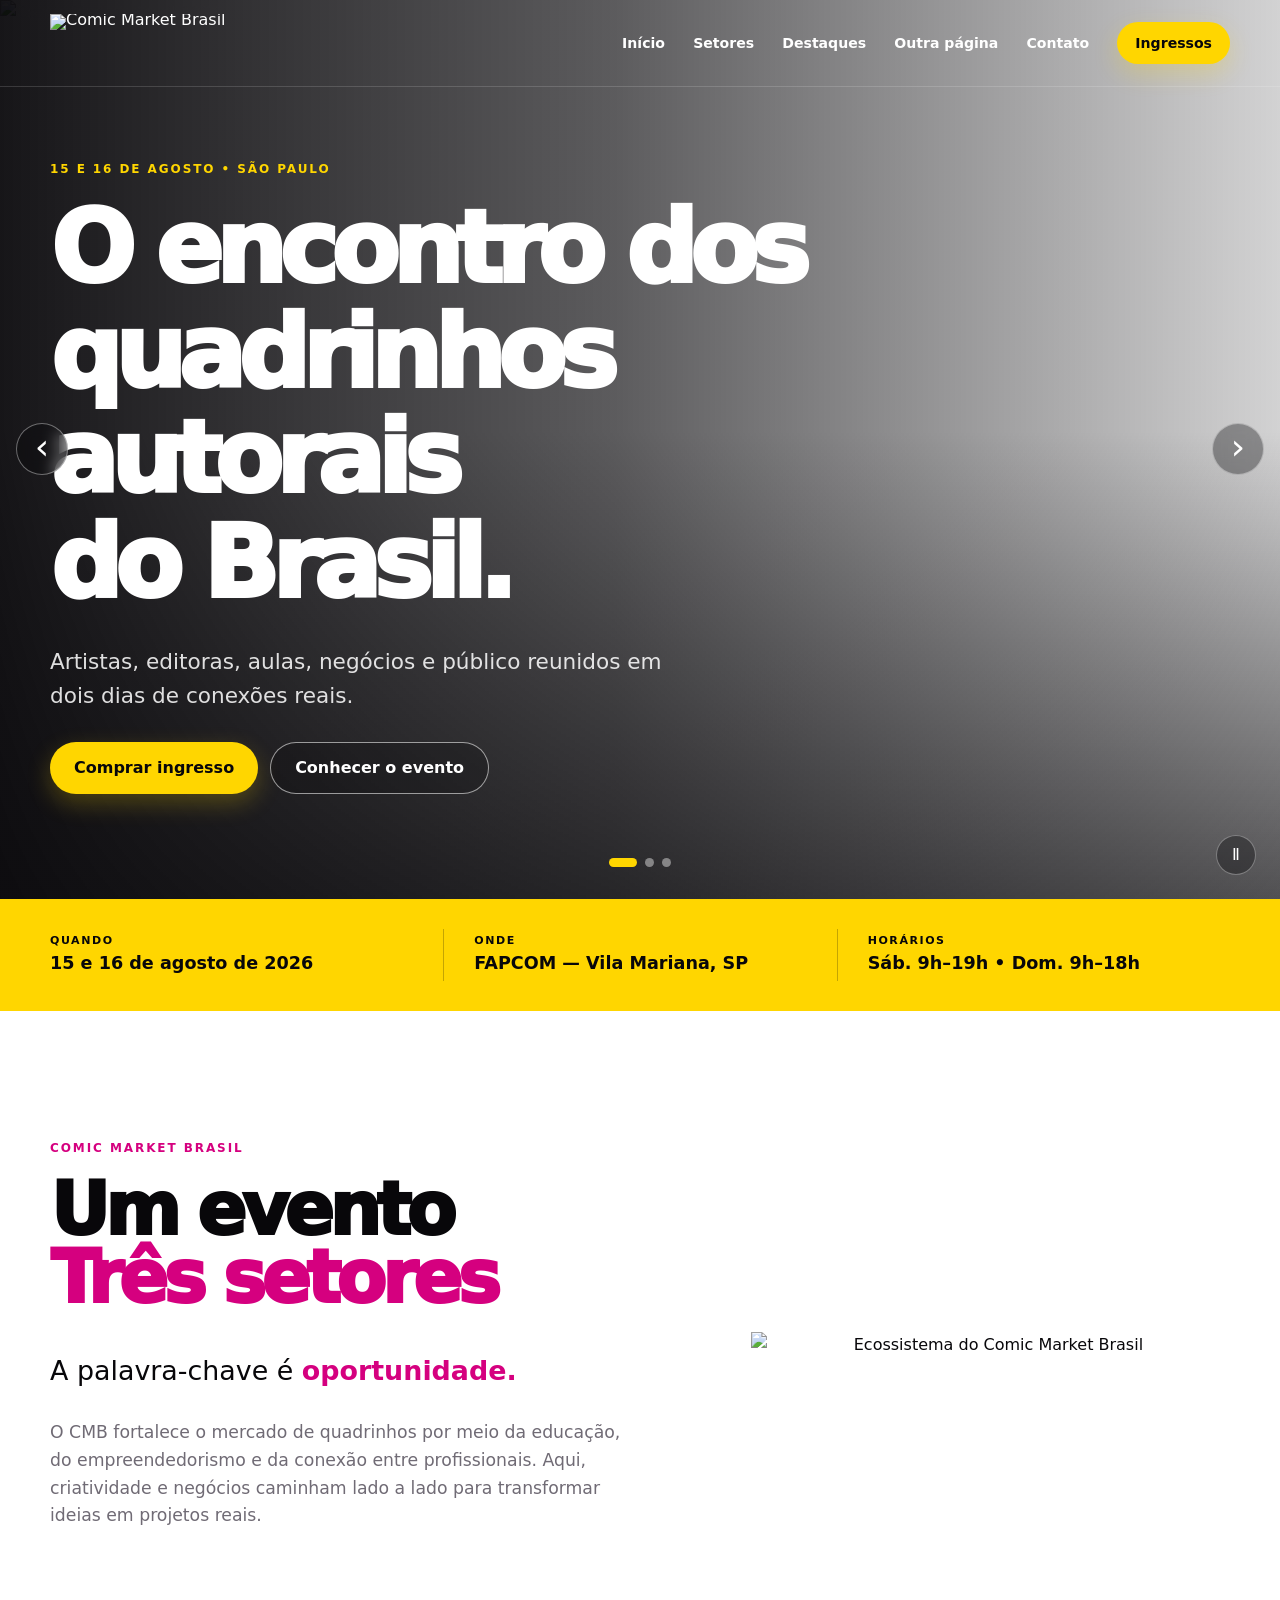
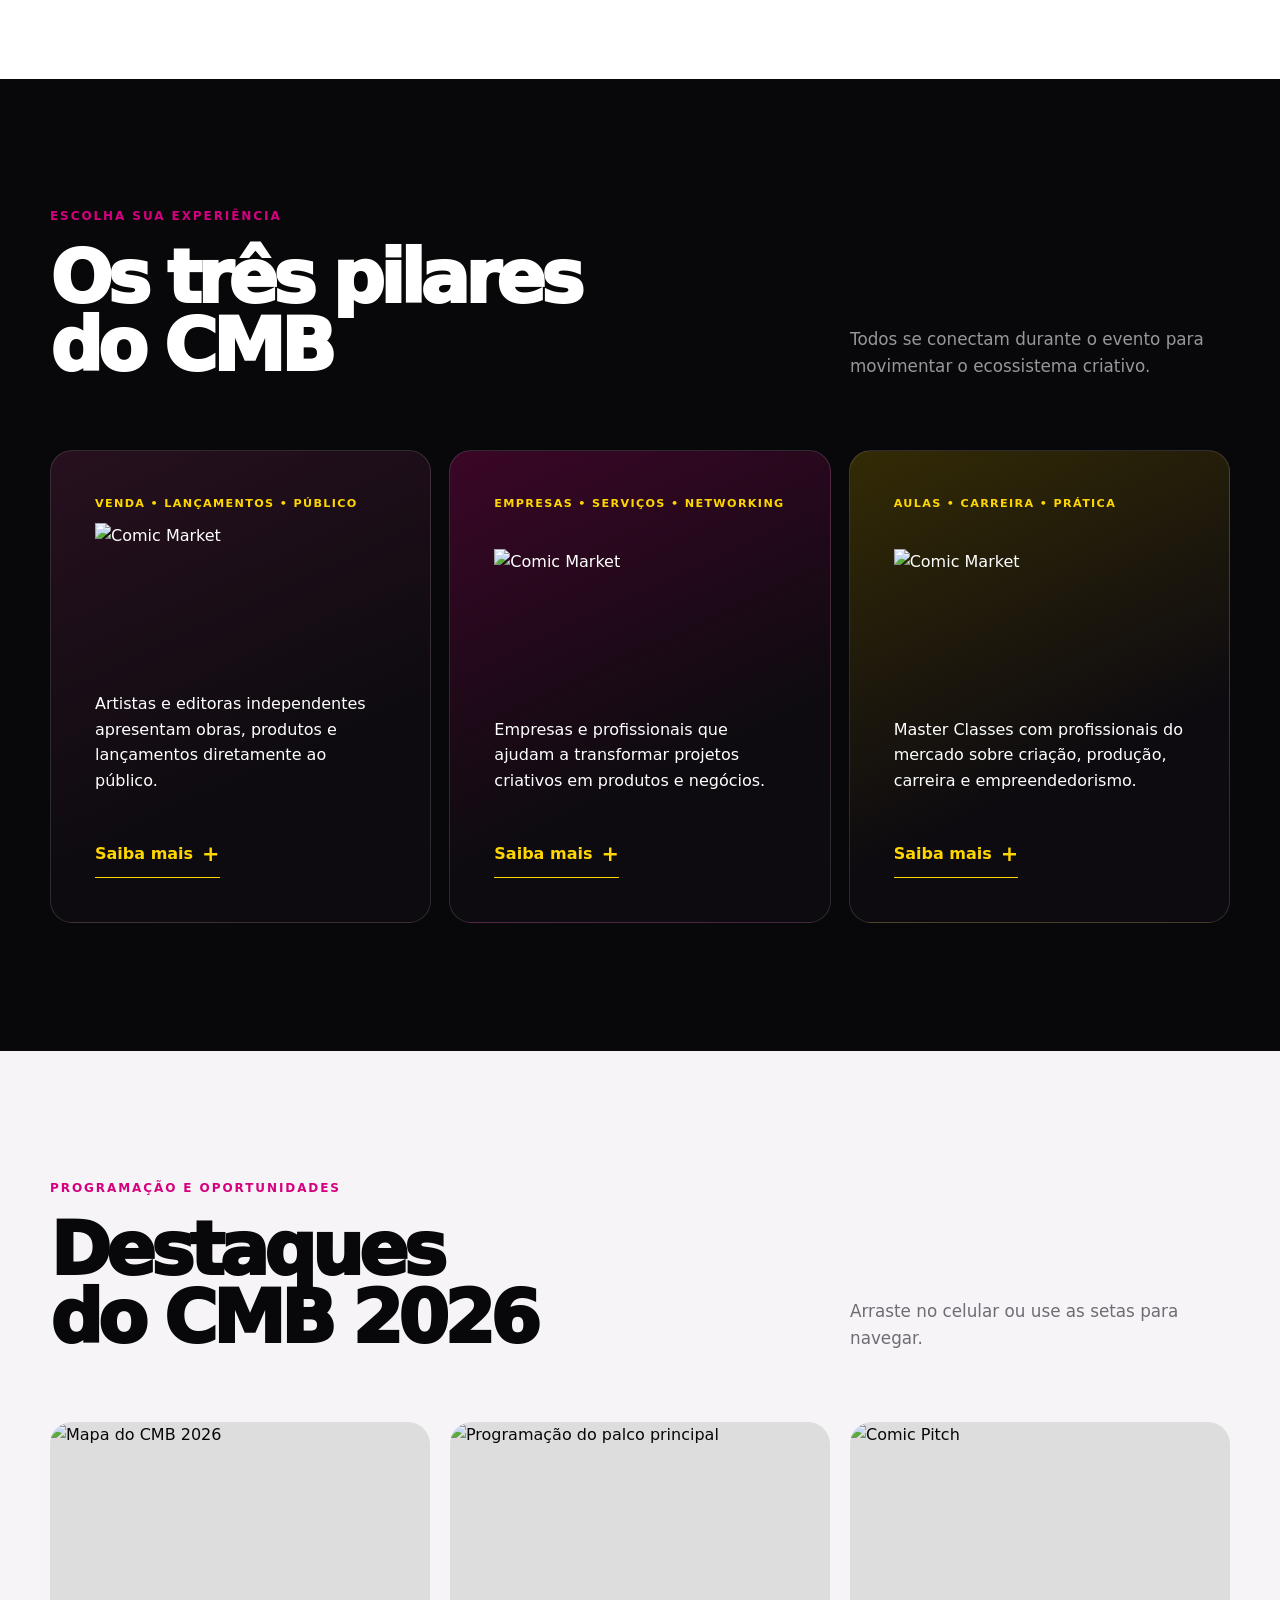
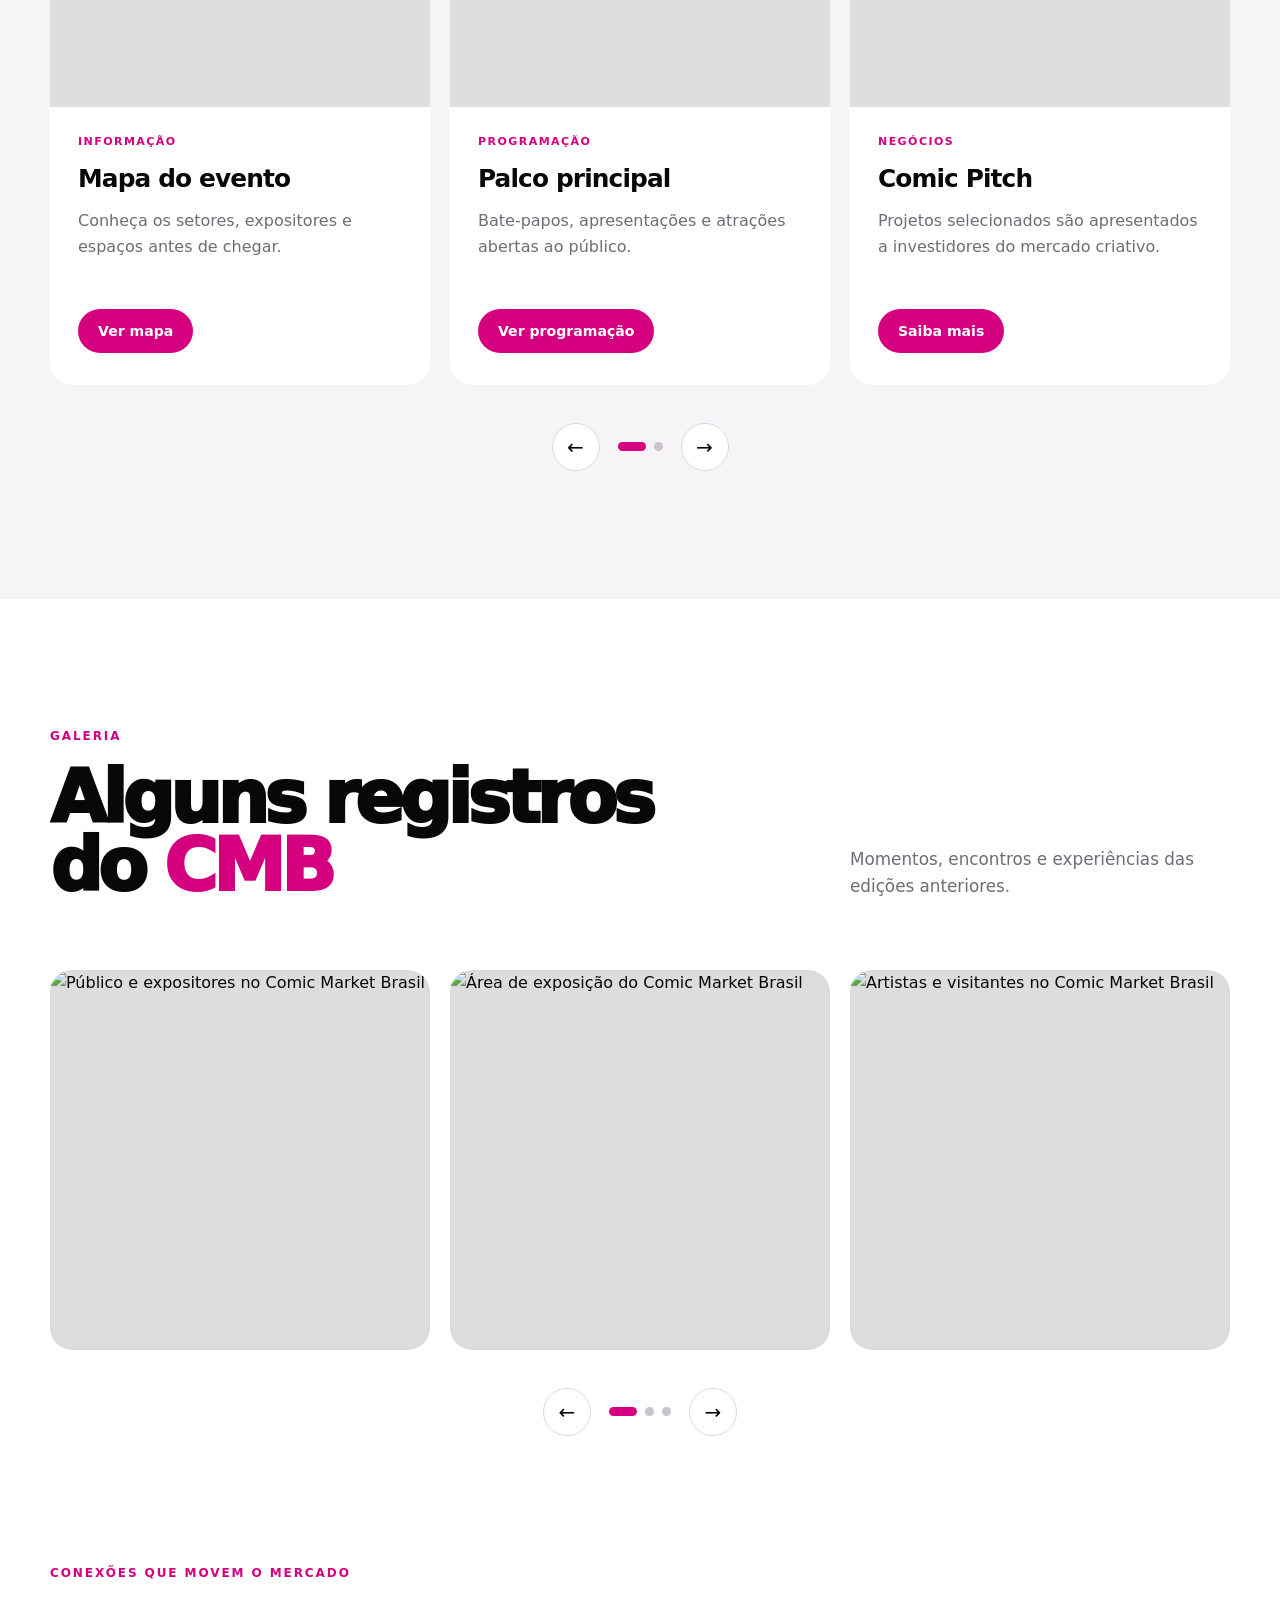
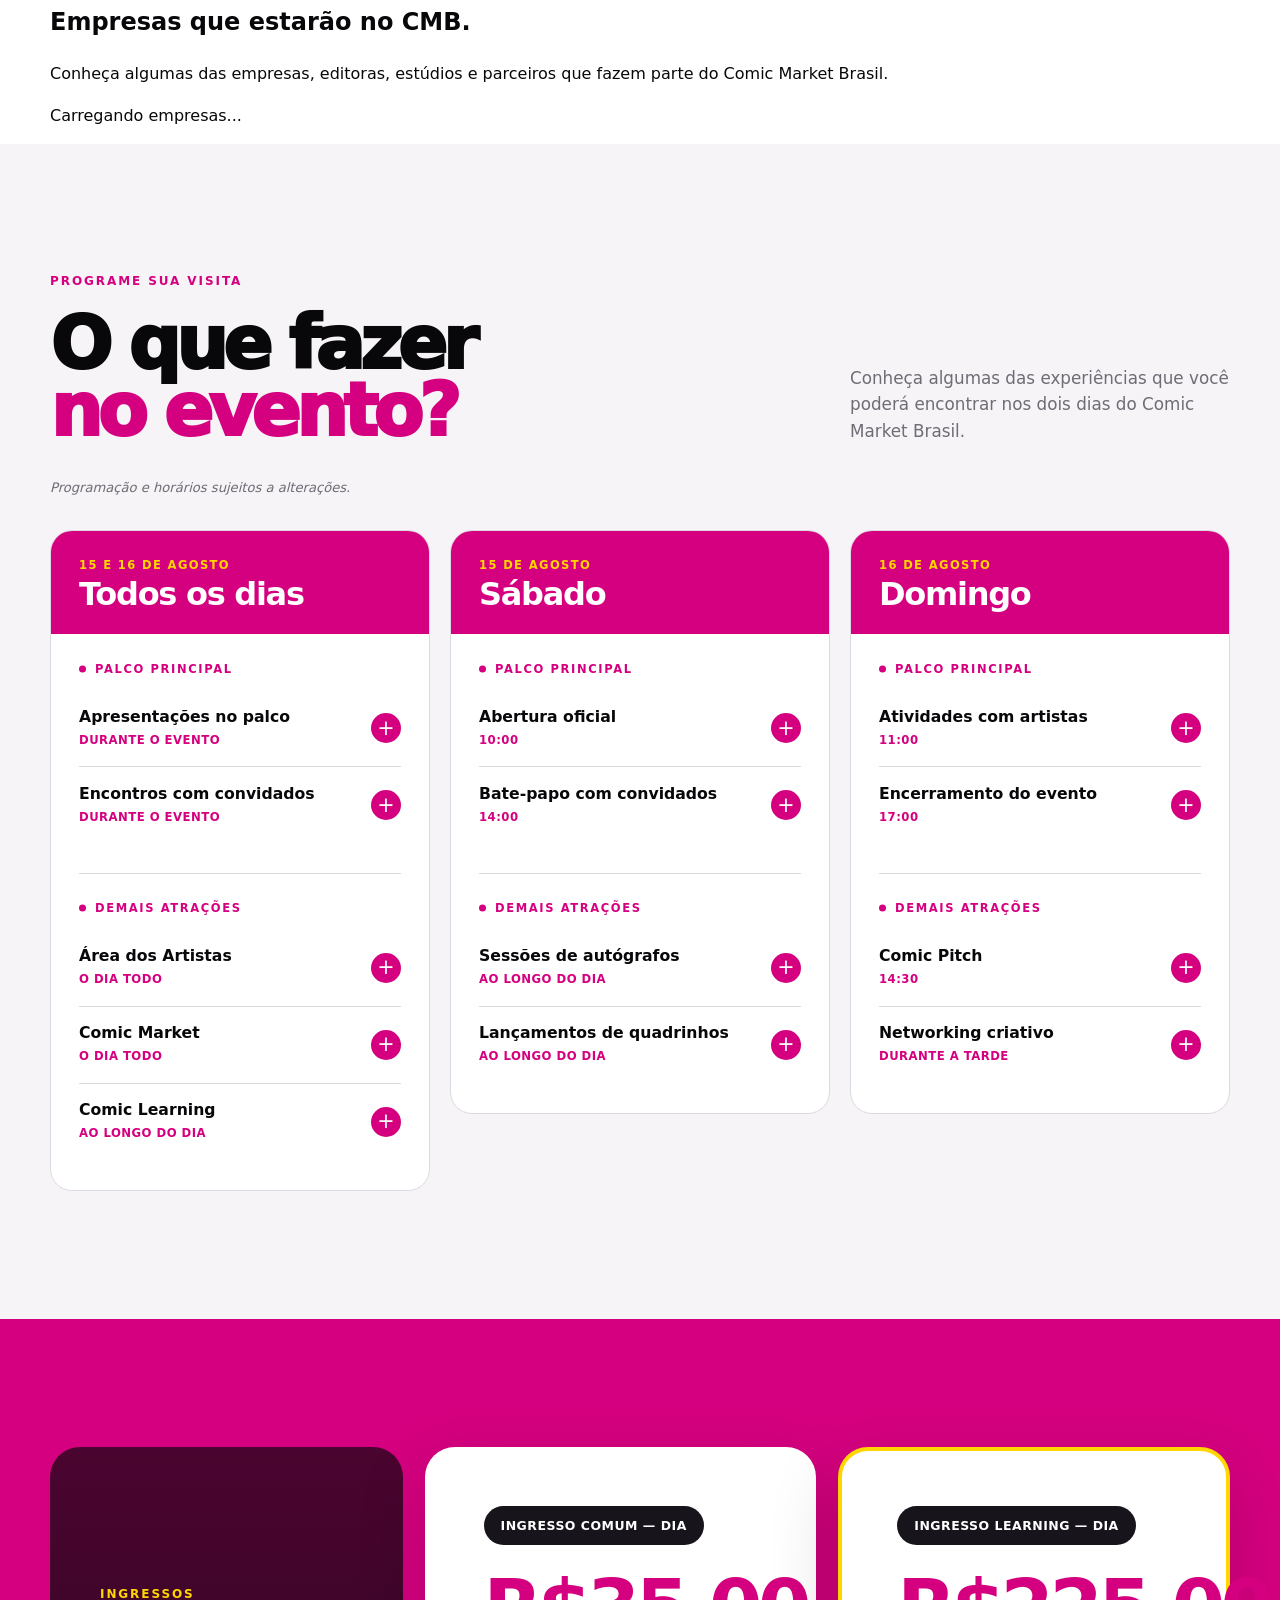
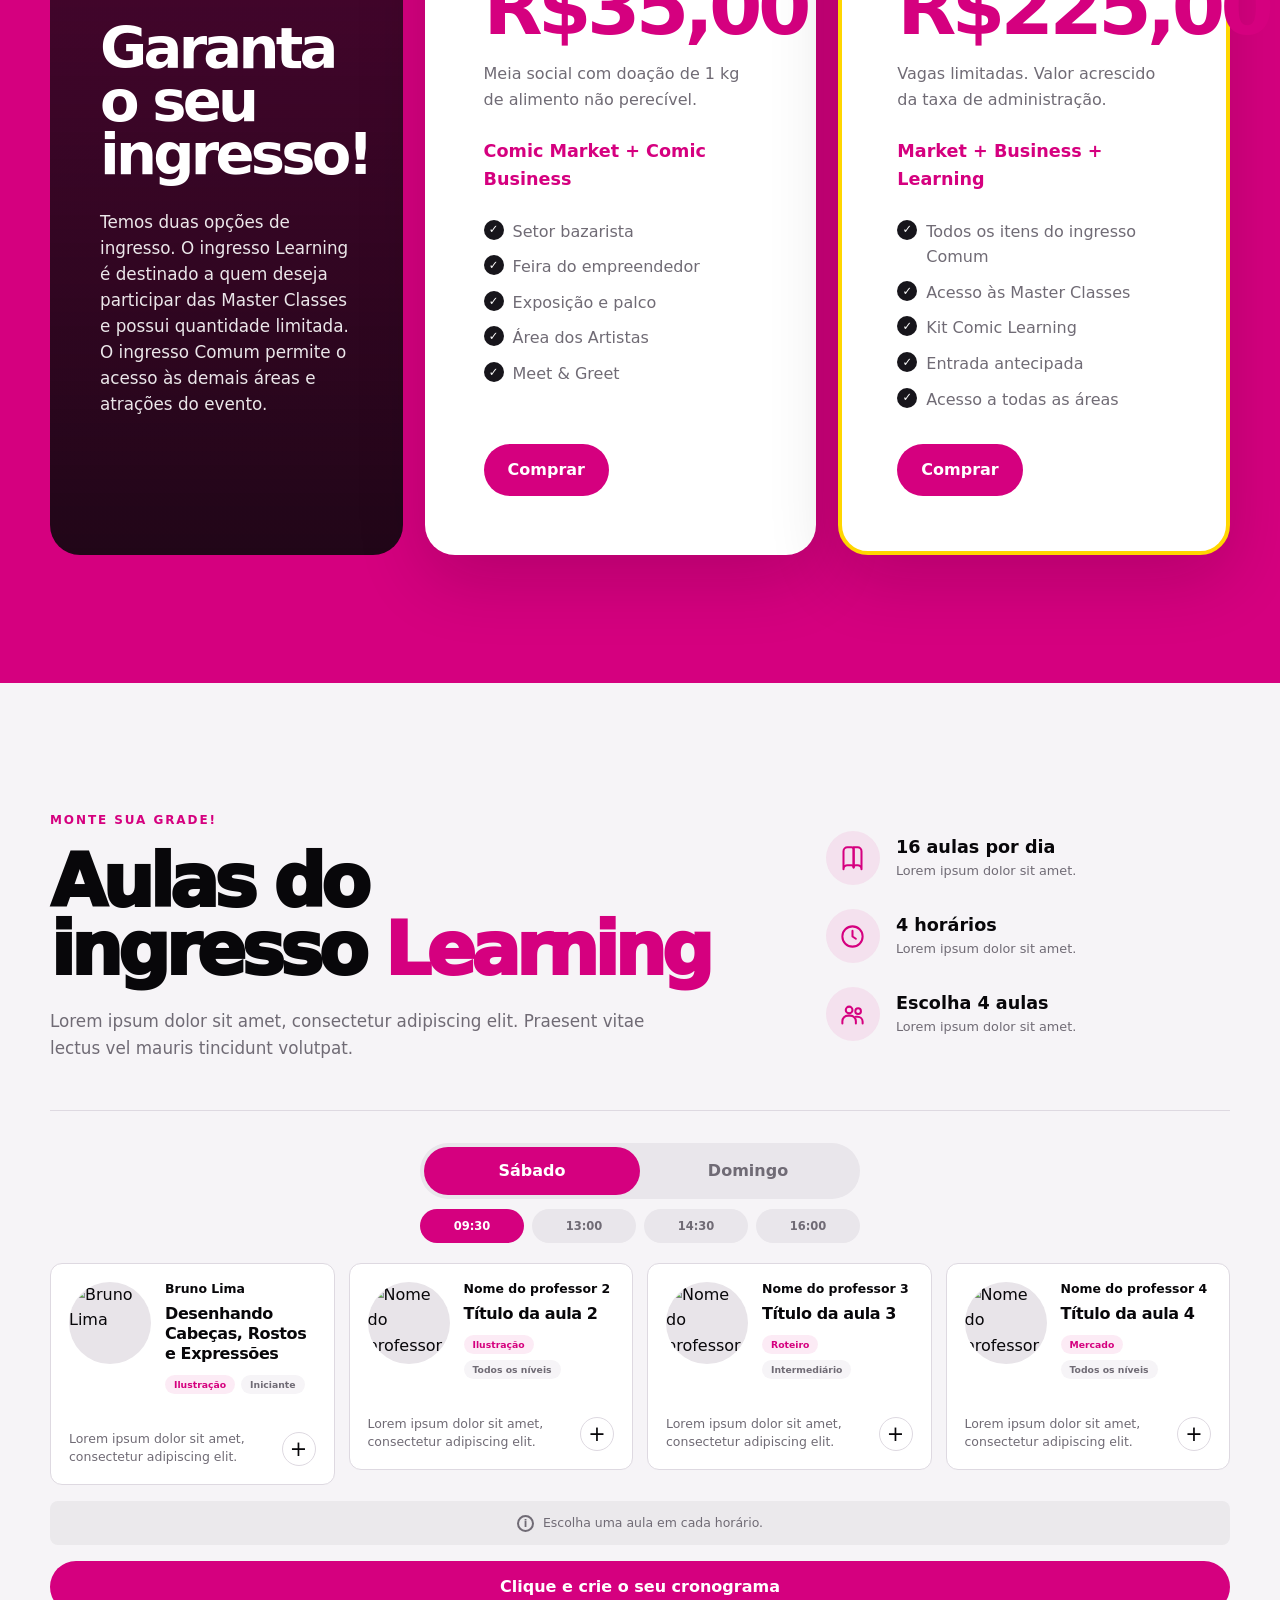
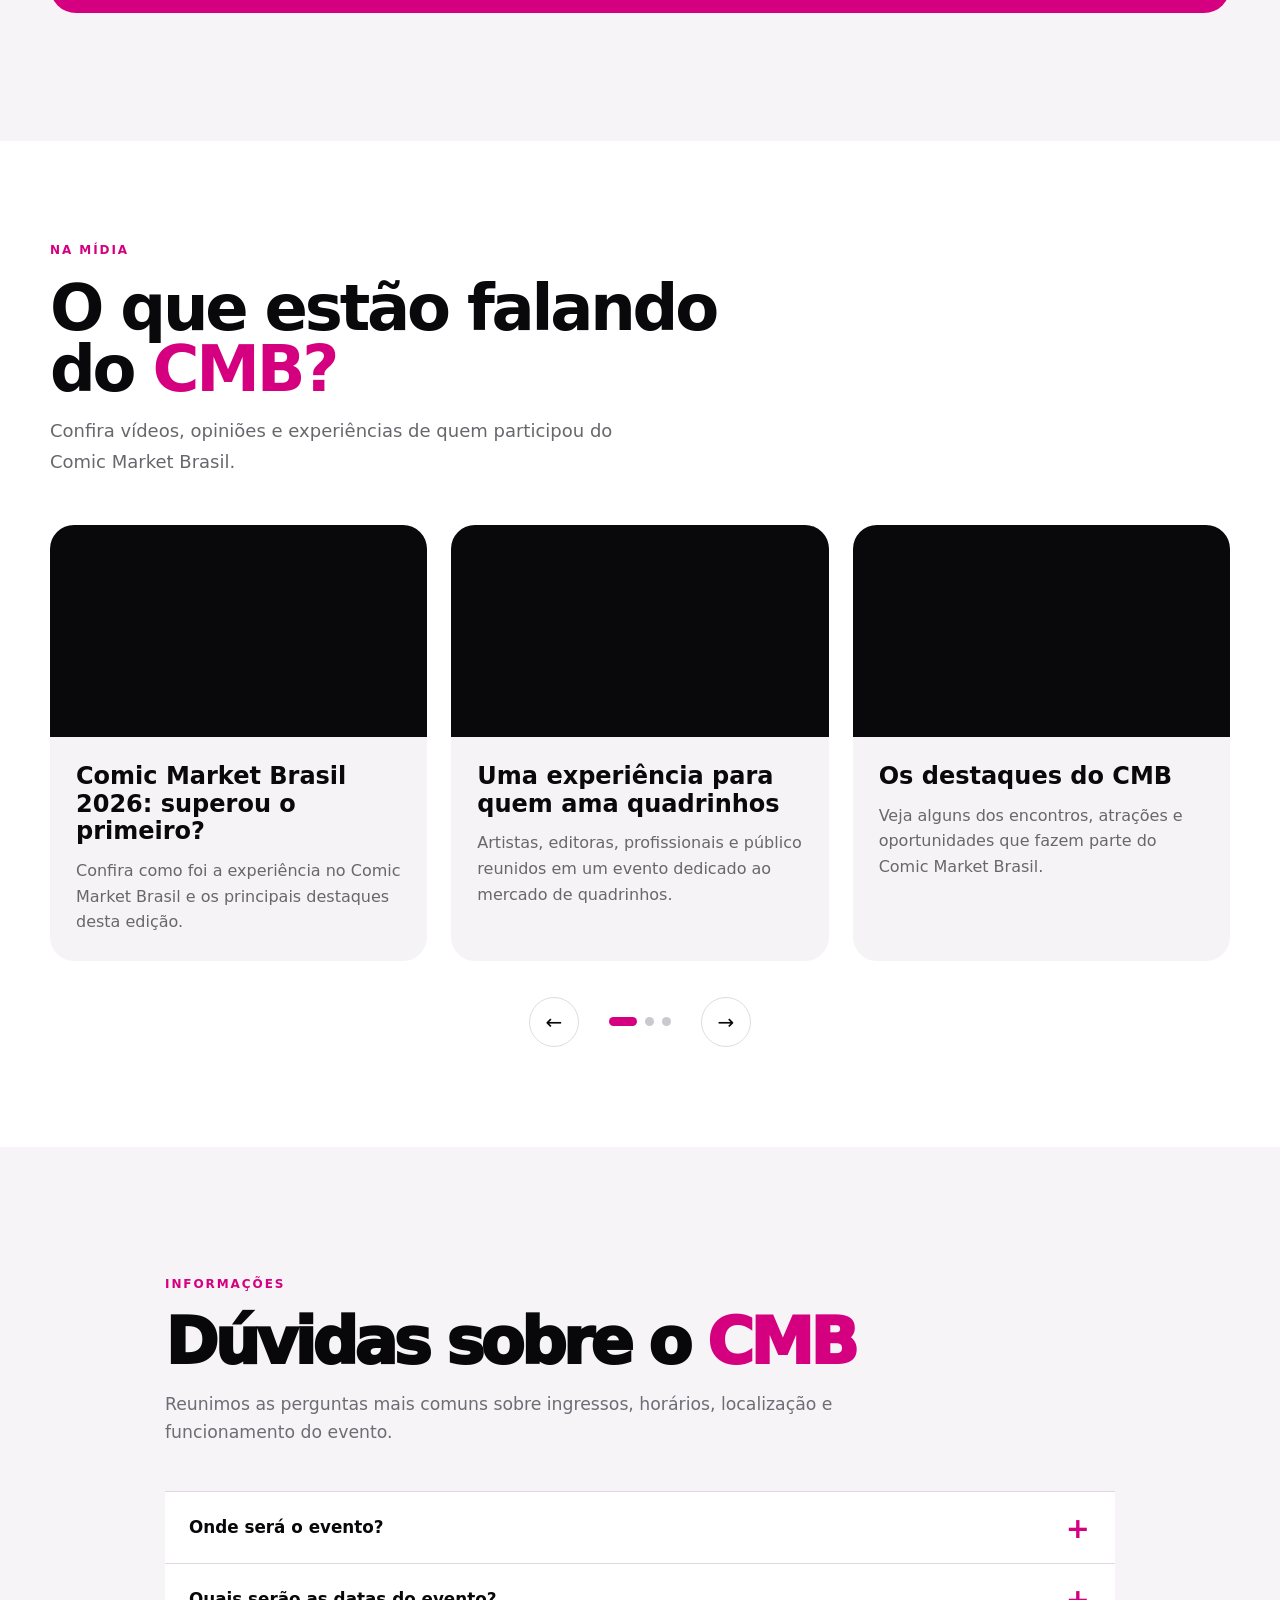
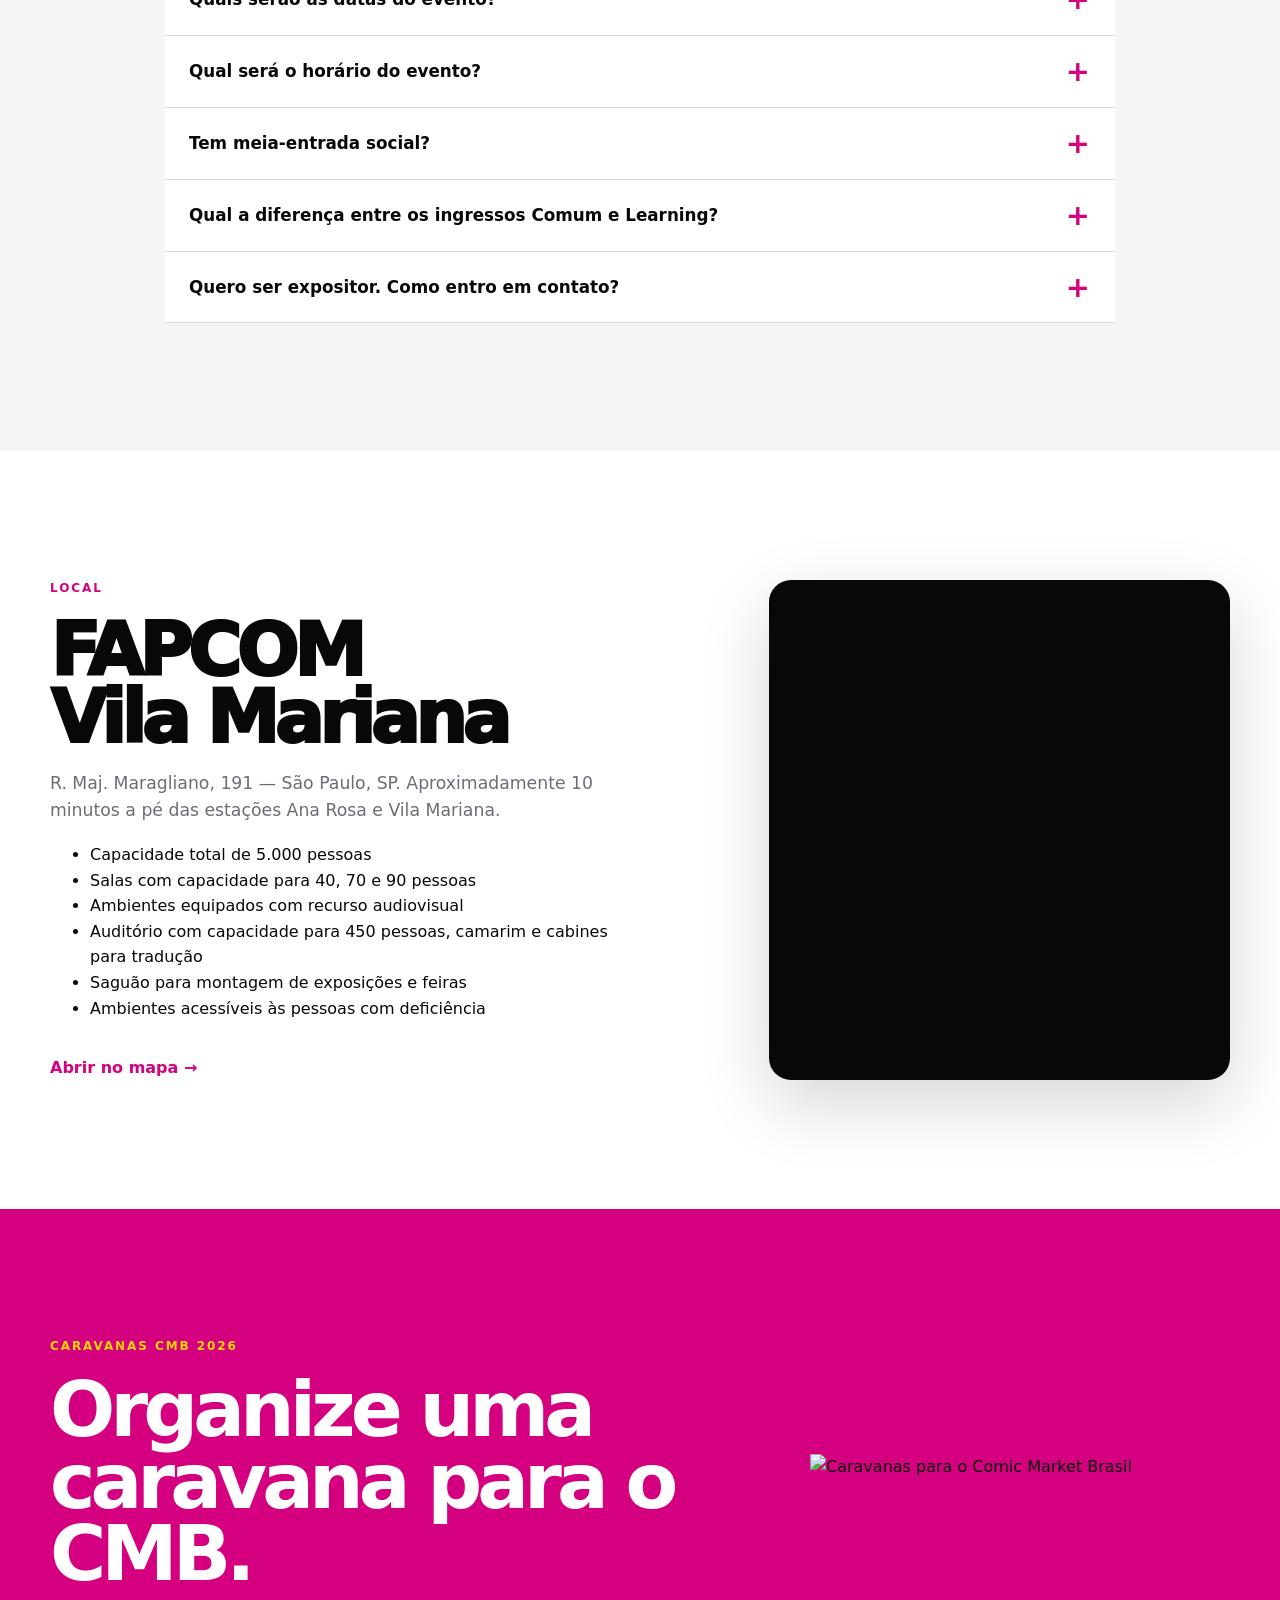
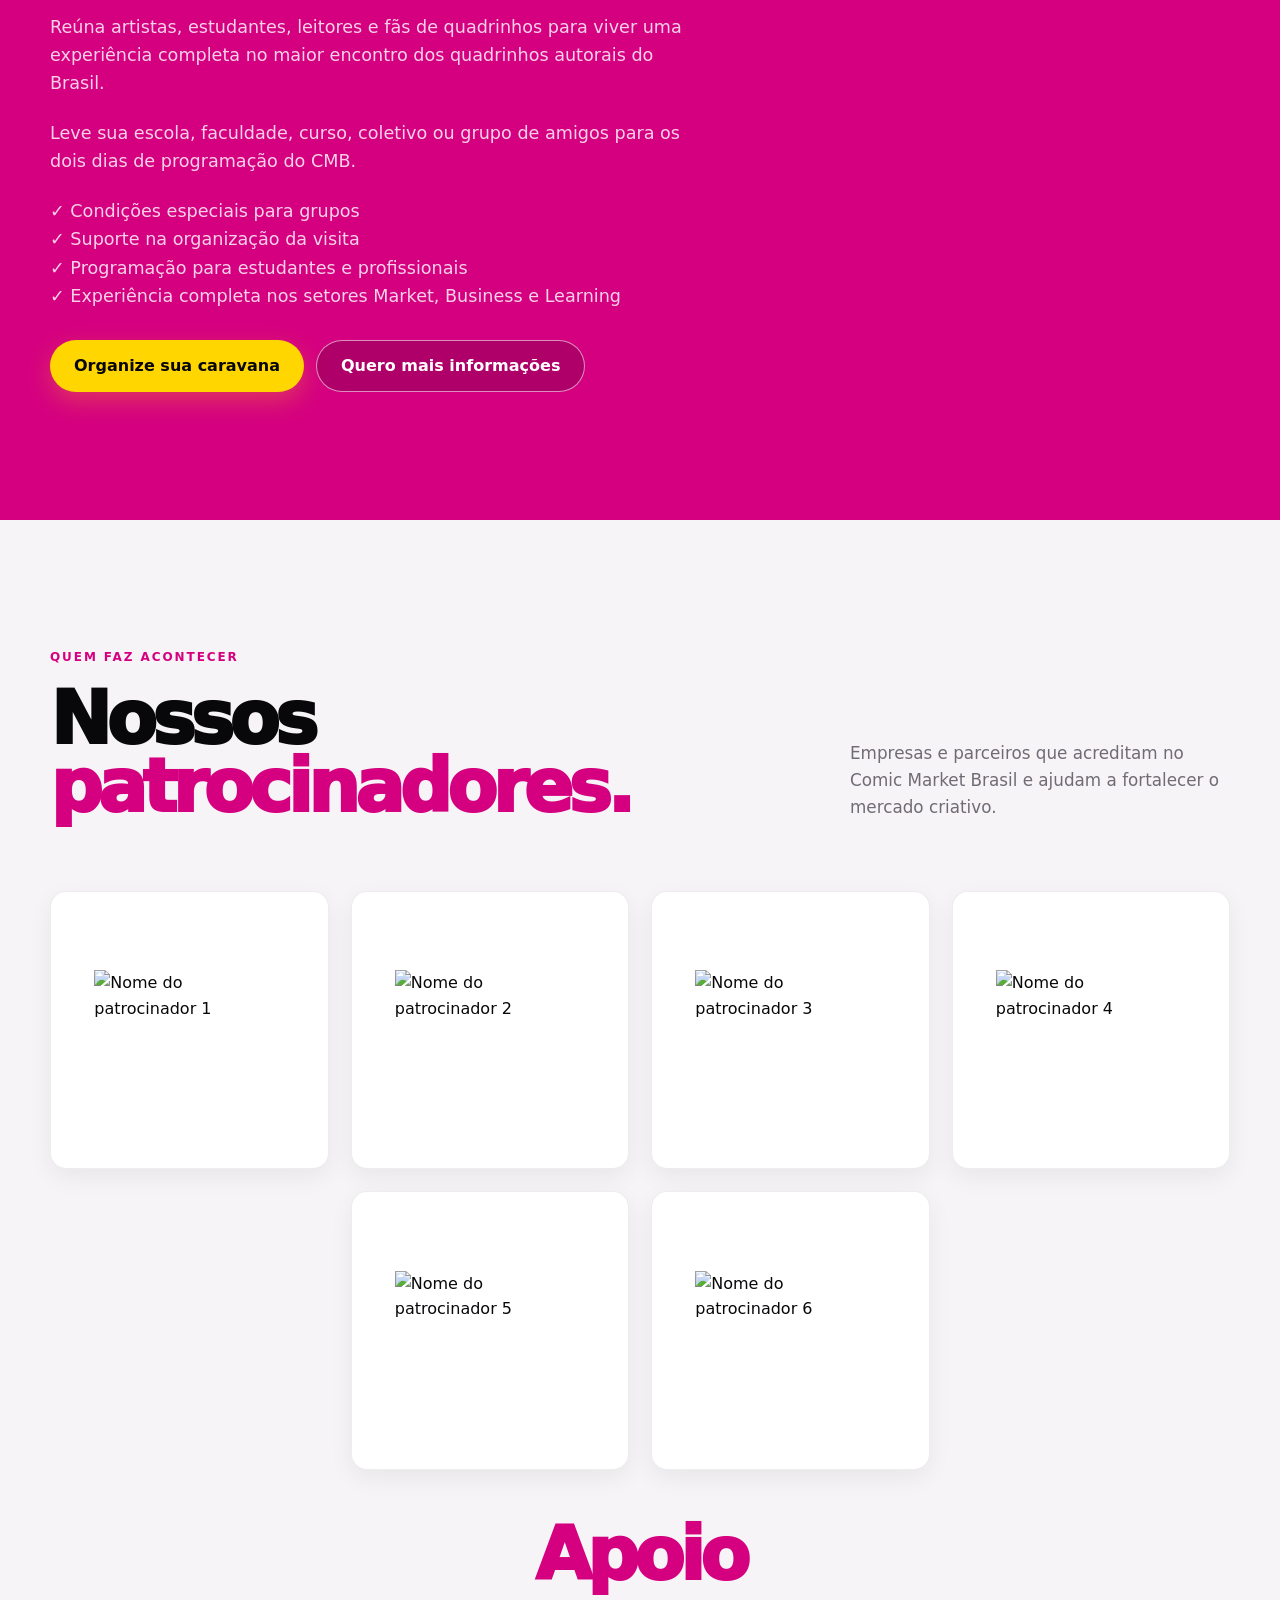
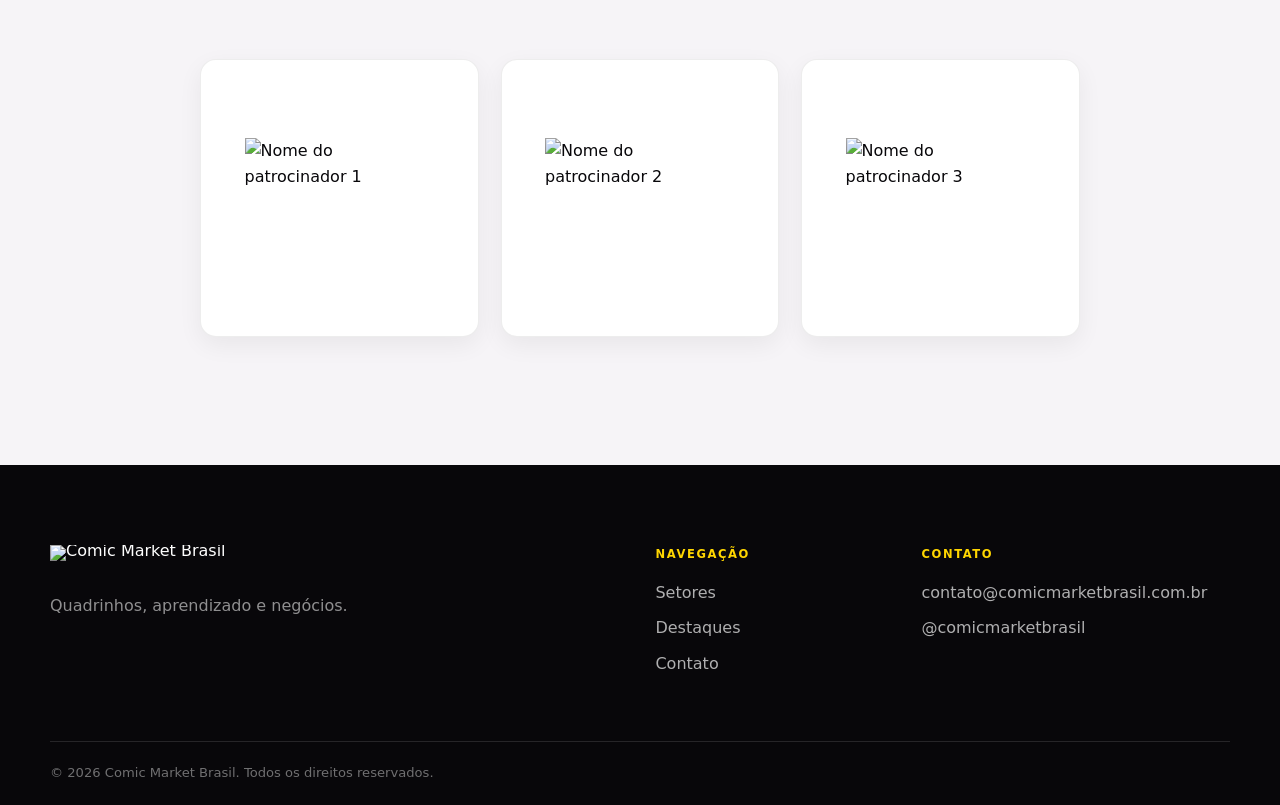
==== commit b4f87991: "Update index.html" ====
--- a/index.html
+++ b/index.html
@@ -412,6 +412,85 @@
         </div>
       </section>
 
+
+
+<section
+  class="companies-cmb"
+  id="empresas-cmb"
+  aria-labelledby="empresas-cmb-title"
+>
+  <div class="container">
+    <div class="companies-cmb-heading">
+      <p class="eyebrow">CONEXÕES QUE MOVEM O MERCADO</p>
+
+      <h2 id="empresas-cmb-title">
+        Empresas que estarão no <span>CMB.</span>
+      </h2>
+
+      <p>
+        Conheça algumas das empresas, editoras, estúdios e parceiros
+        que fazem parte do Comic Market Brasil.
+      </p>
+    </div>
+
+    <div
+      class="companies-cmb-carousel"
+      data-companies-carousel
+      aria-roledescription="carrossel"
+      aria-label="Empresas que estarão no Comic Market Brasil"
+    >
+      <div class="companies-cmb-viewport">
+        <div
+          class="companies-cmb-track"
+          data-companies-track
+        ></div>
+      </div>
+
+      <div
+        class="companies-cmb-controls"
+        data-companies-controls
+        hidden
+      >
+        <button
+          class="companies-cmb-arrow"
+          type="button"
+          aria-label="Empresa anterior"
+          data-companies-prev
+        >
+          ←
+        </button>
+
+        <div
+          class="companies-cmb-dots"
+          data-companies-dots
+          aria-label="Escolher grupo de empresas"
+        ></div>
+
+        <button
+          class="companies-cmb-arrow"
+          type="button"
+          aria-label="Próxima empresa"
+          data-companies-next
+        >
+          →
+        </button>
+      </div>
+
+      <p
+        class="companies-cmb-status"
+        data-companies-status
+        aria-live="polite"
+      >
+        Carregando empresas...
+      </p>
+    </div>
+  </div>
+</section>
+
+
+
+
+    
 <section
   class="section cmb-activities-section"
   id="o-que-fazer"
@@ -1984,6 +2063,6 @@
   </section>
 </div>
 
-    
+    <script src="empresas.js" defer></script>
   </body>
 </html>
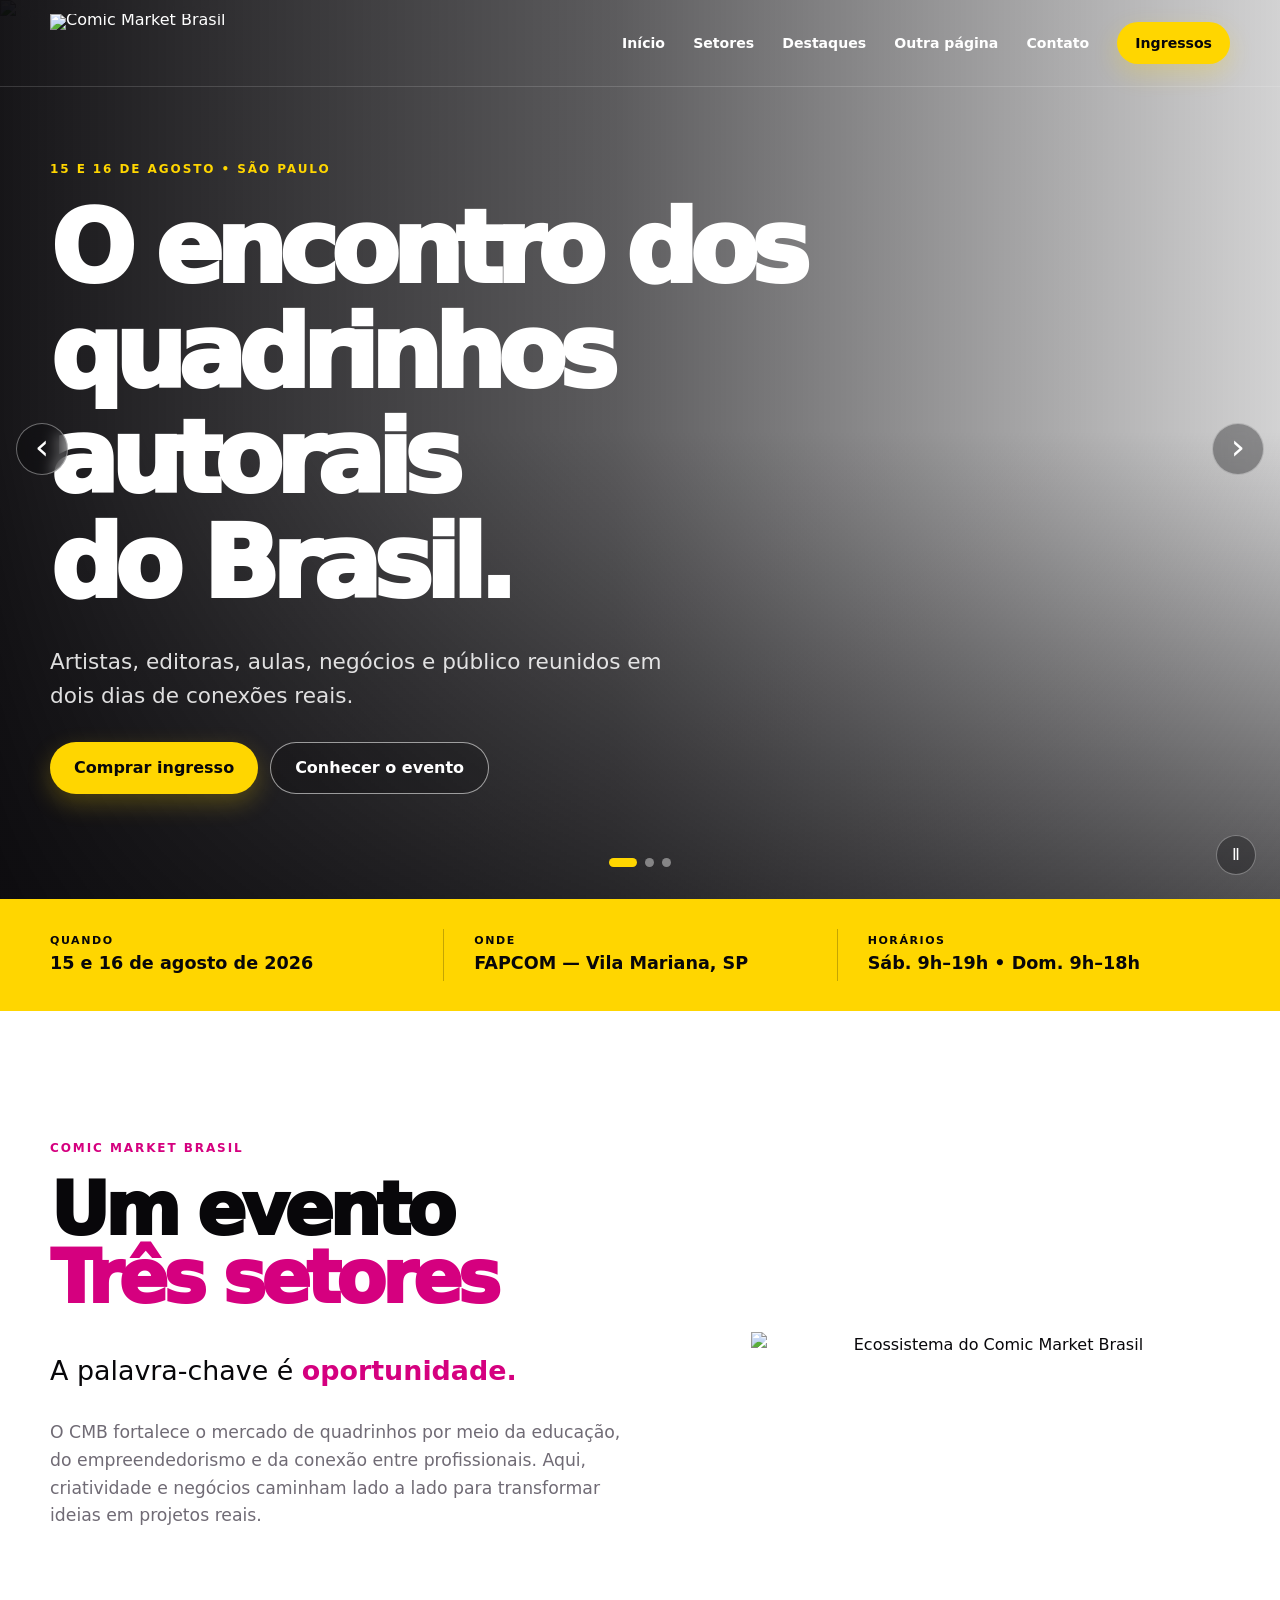
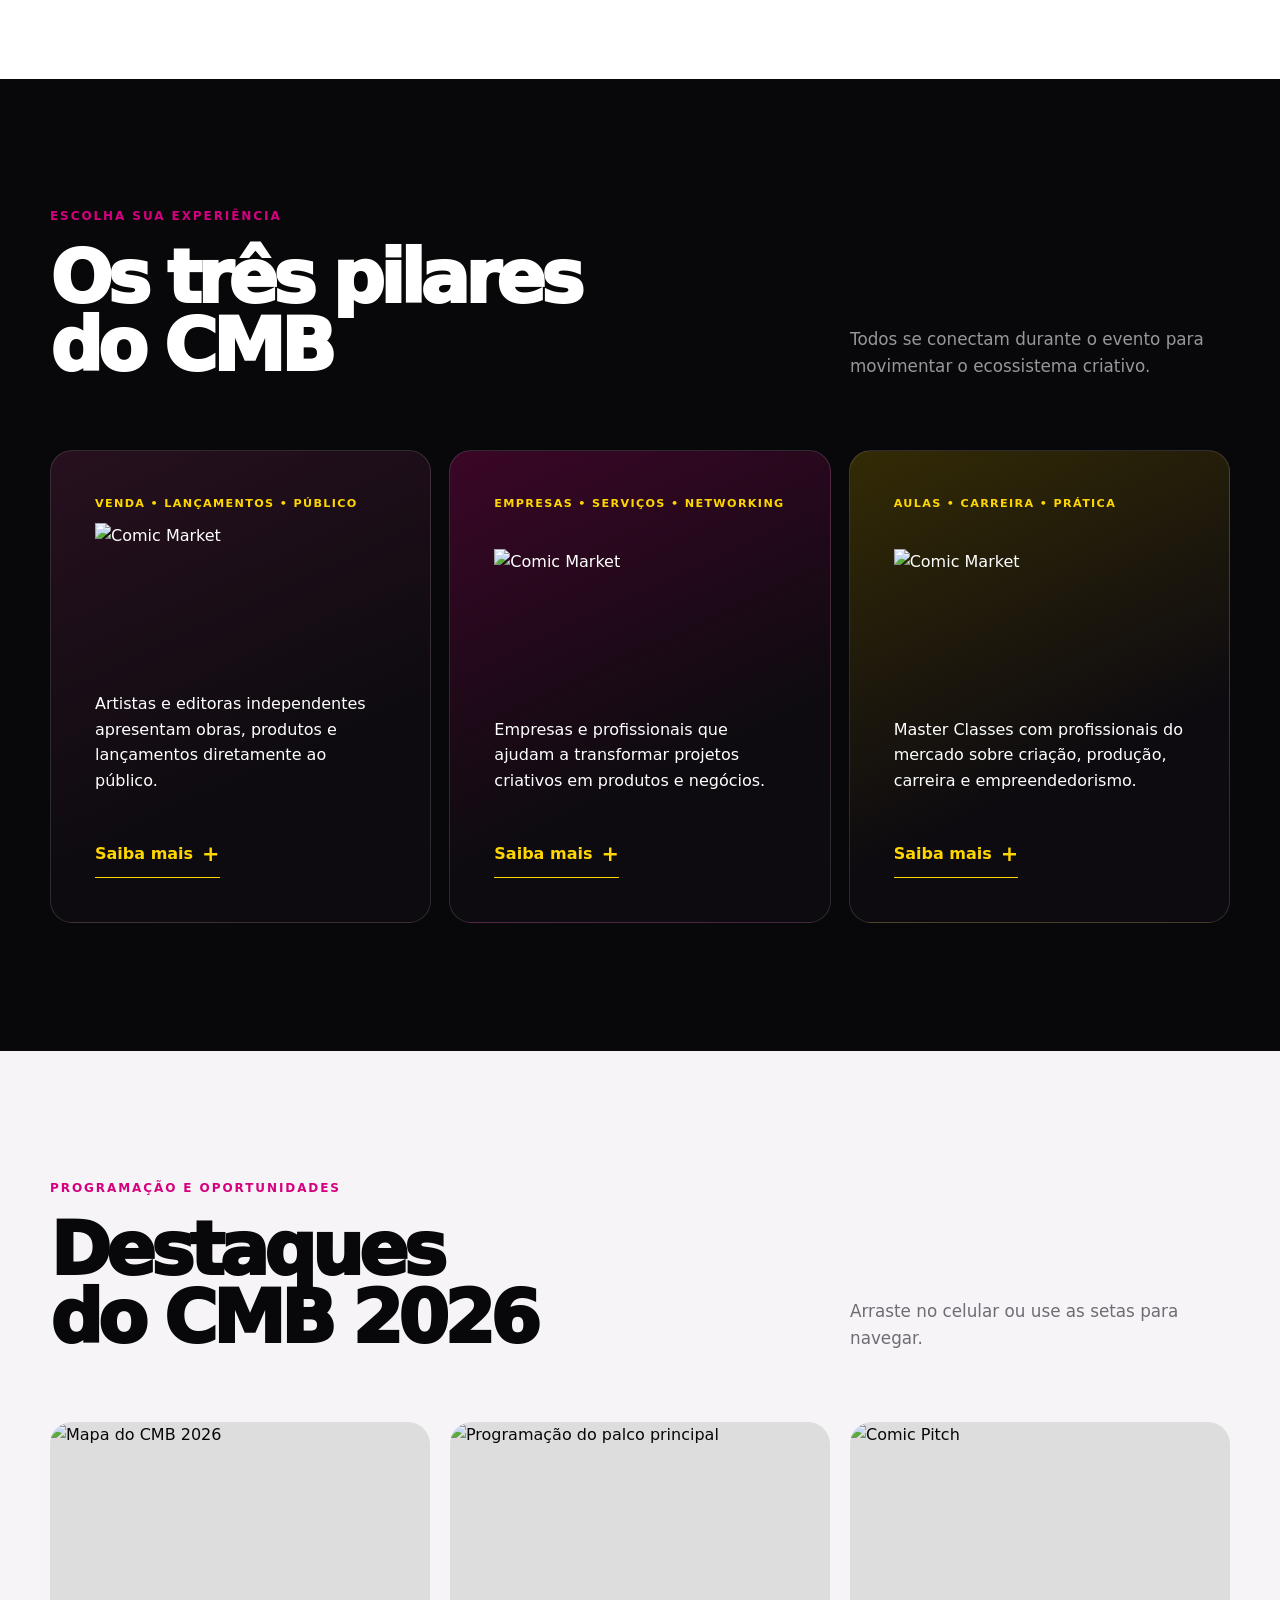
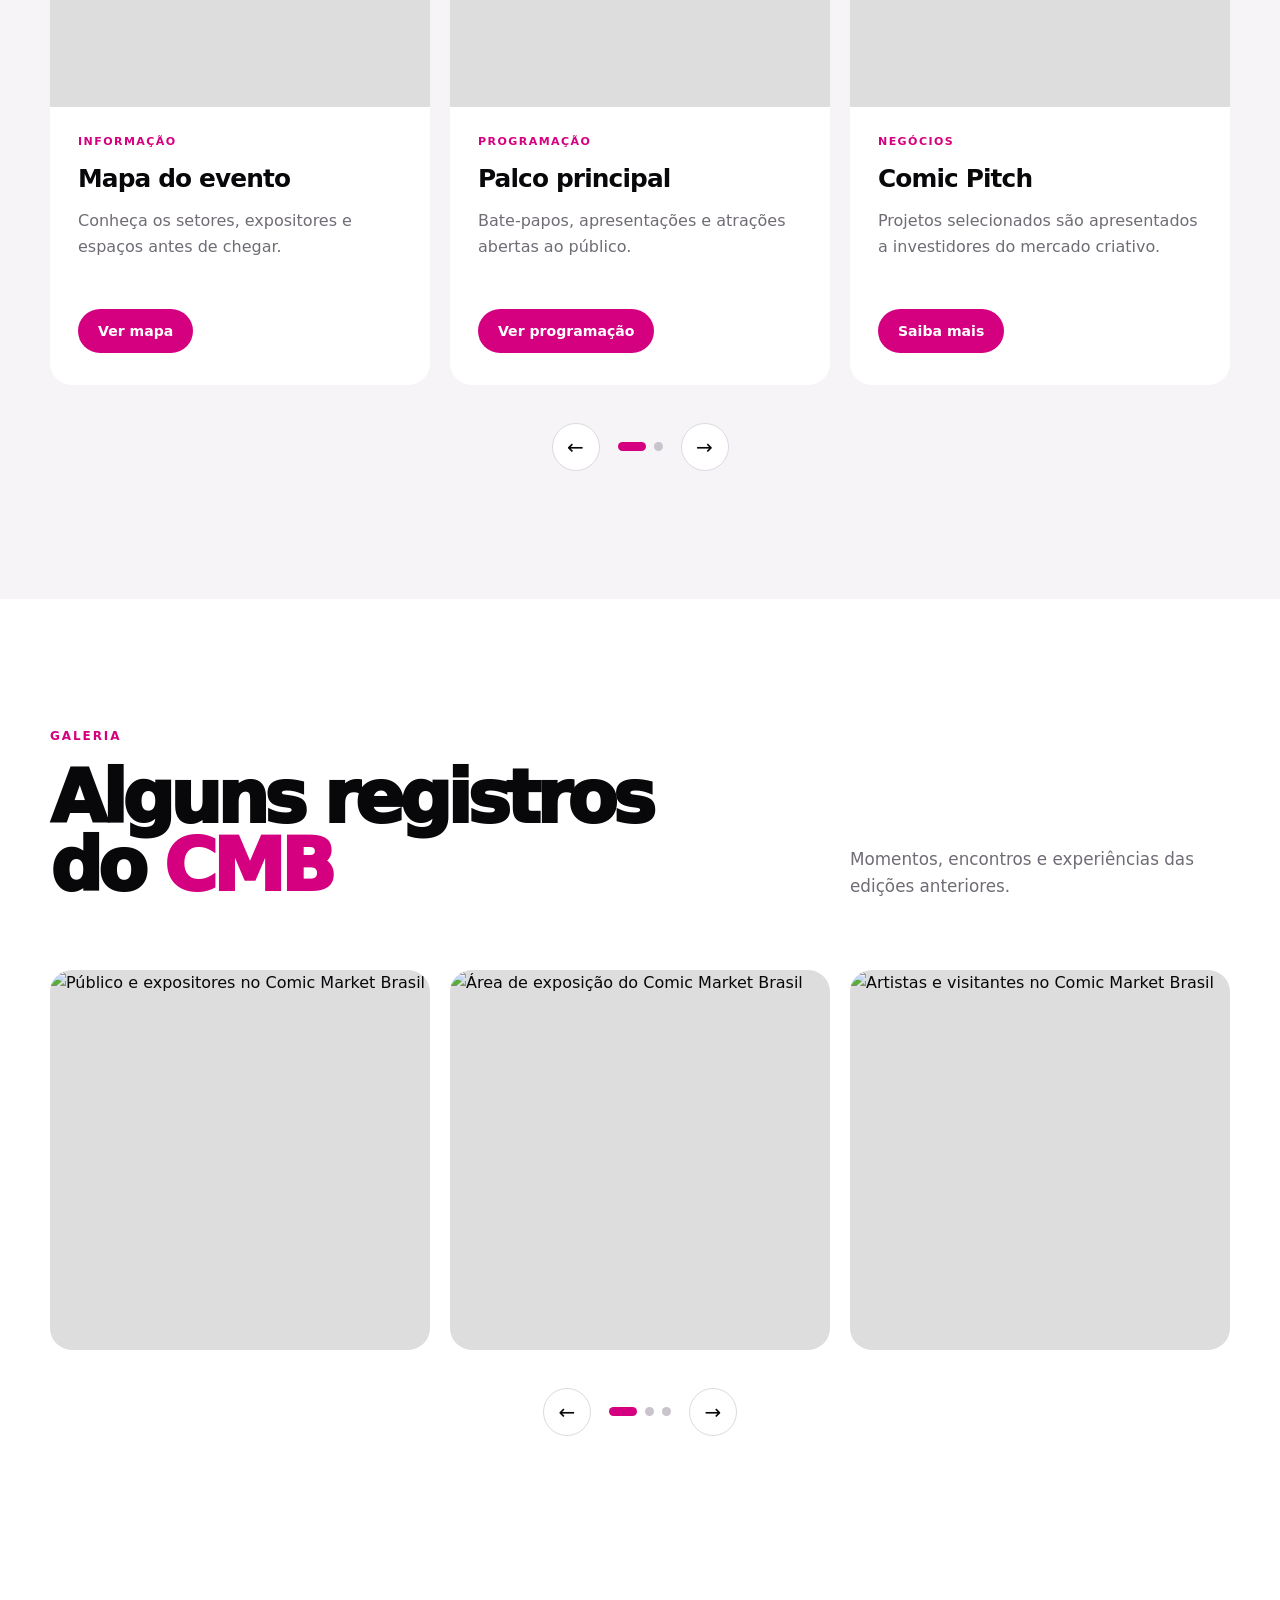
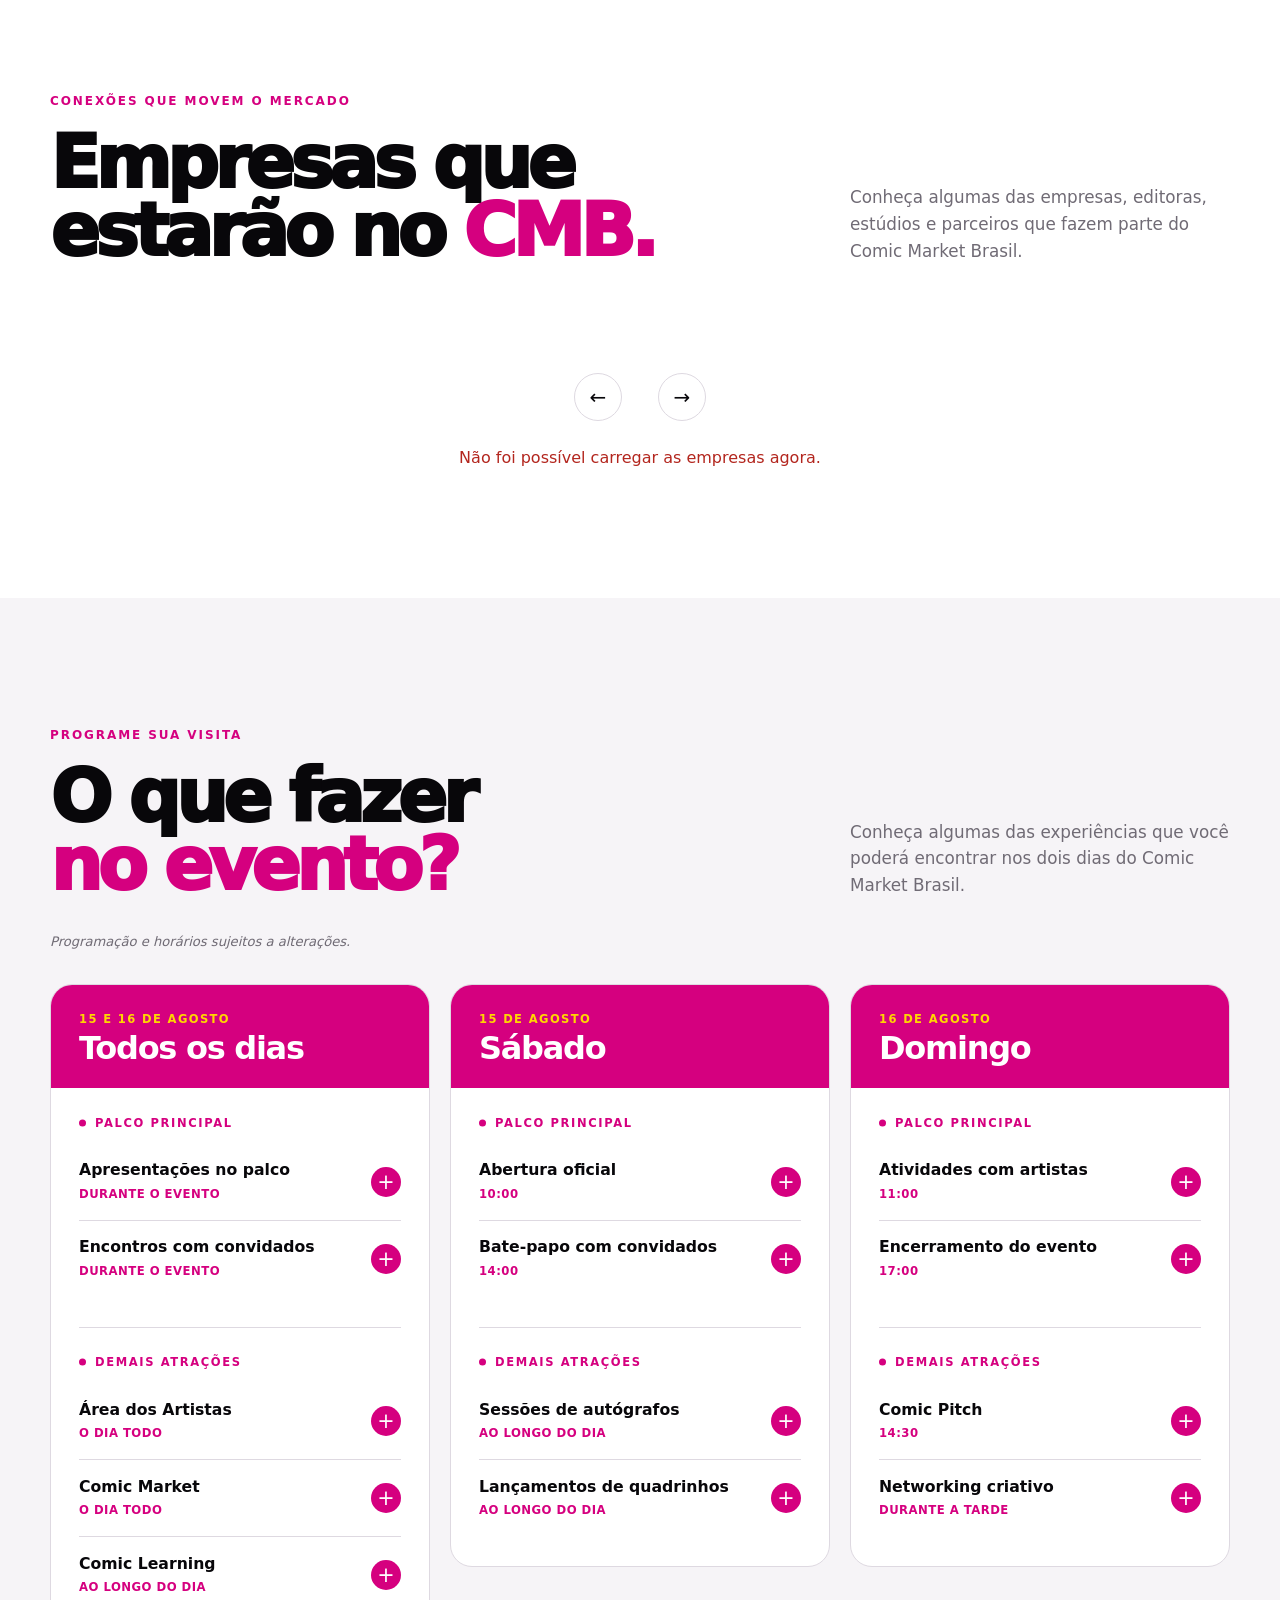
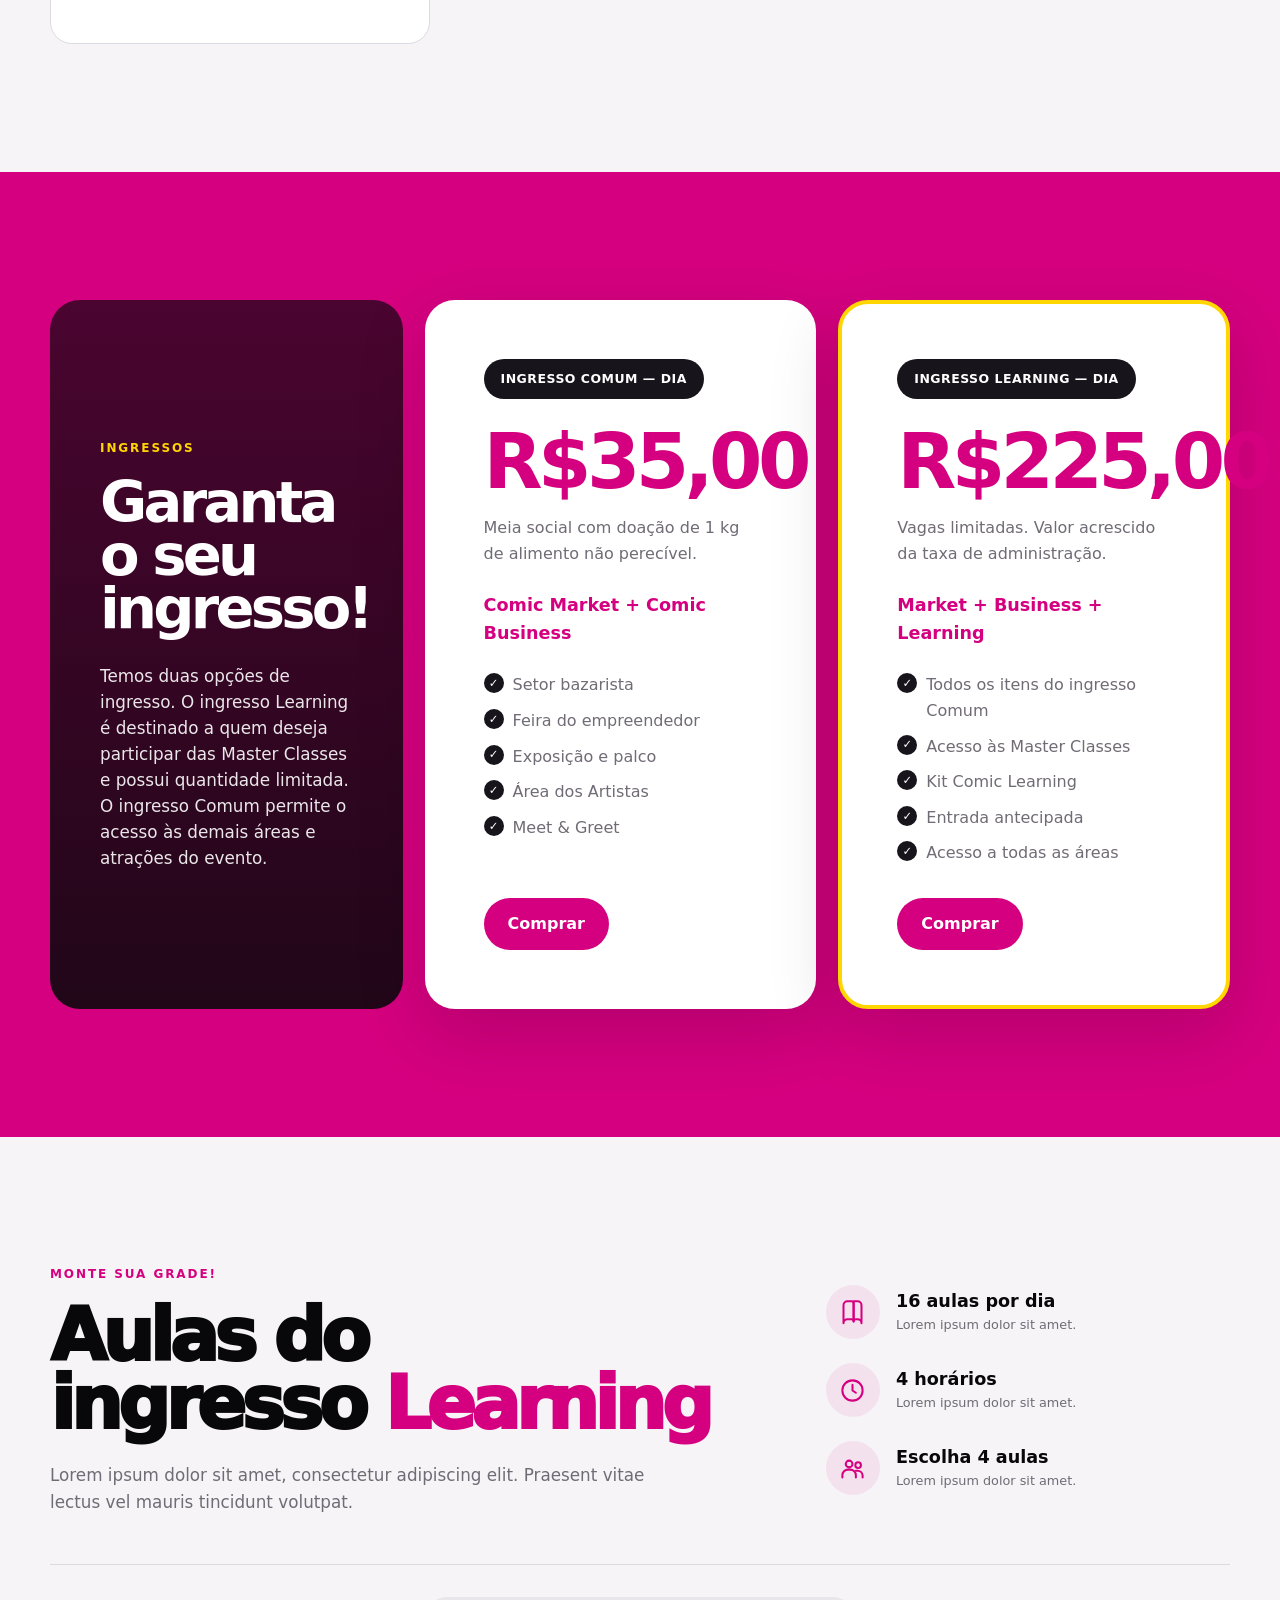
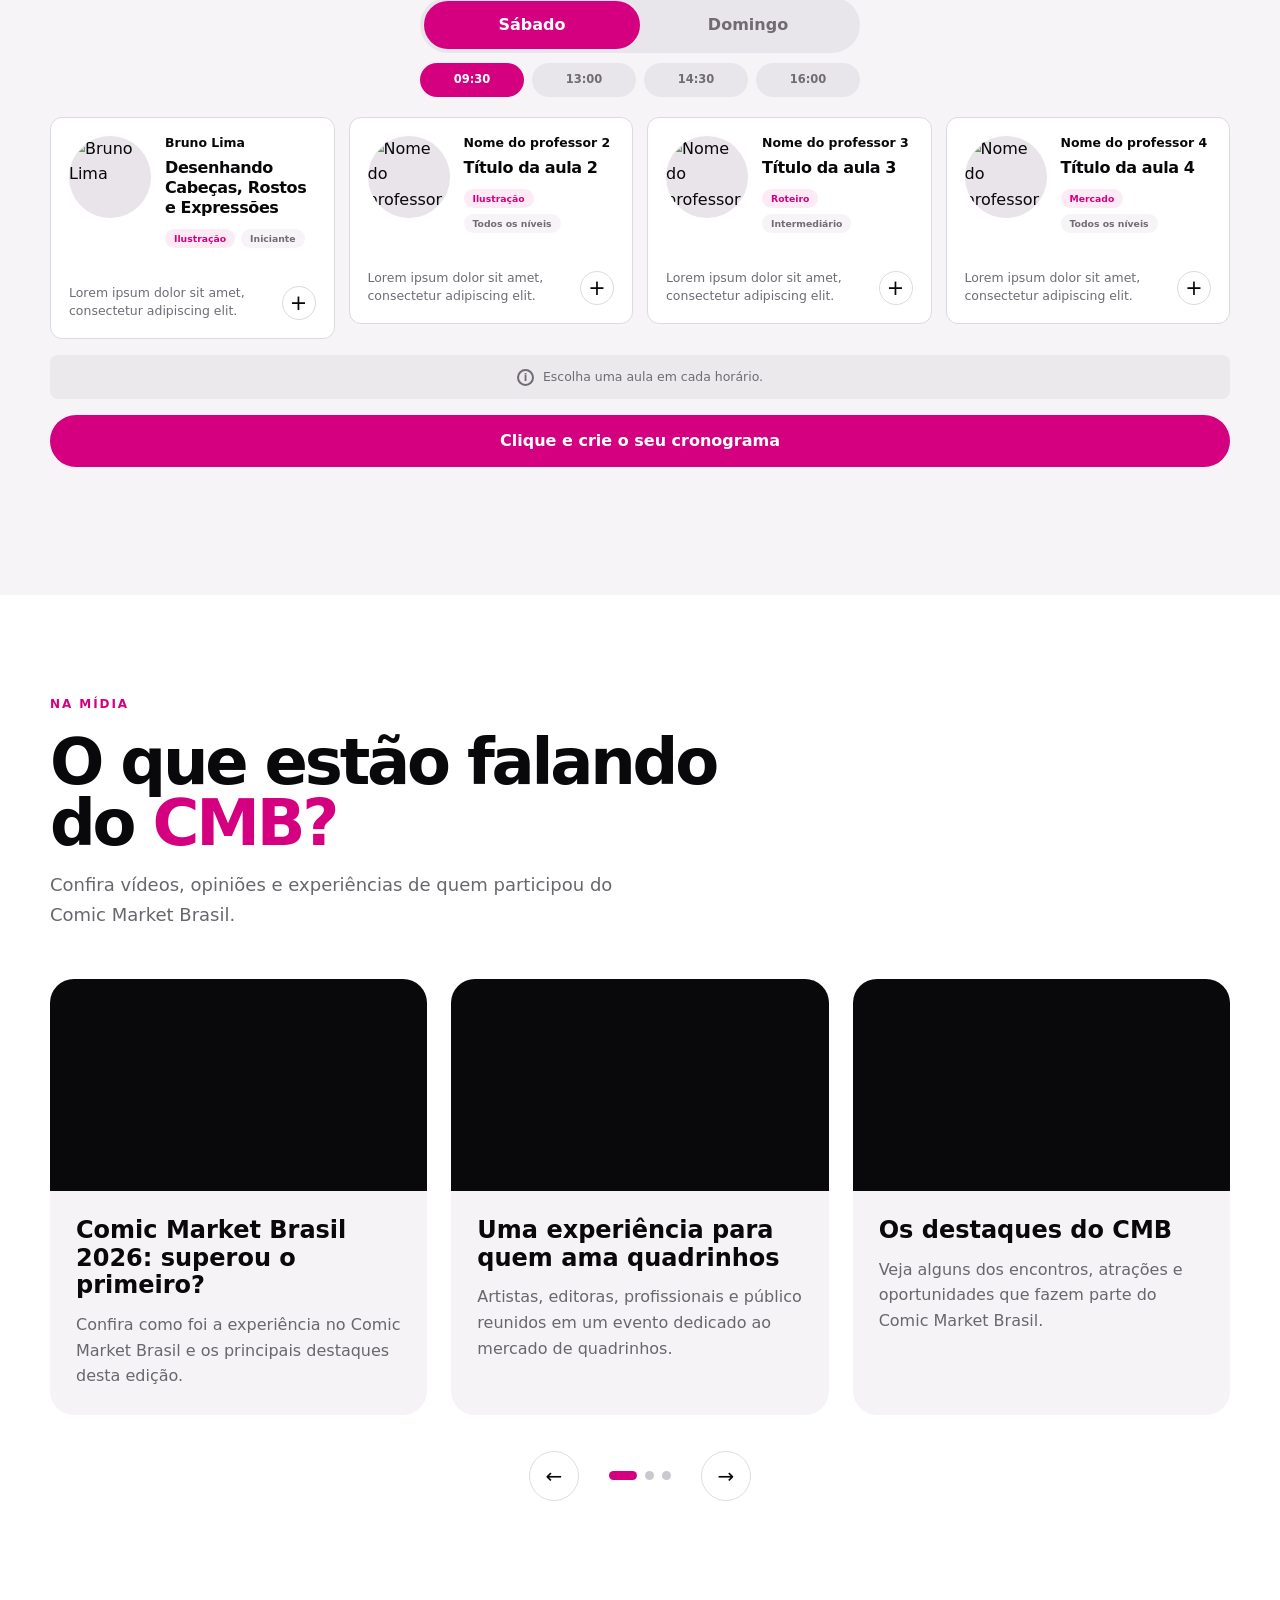
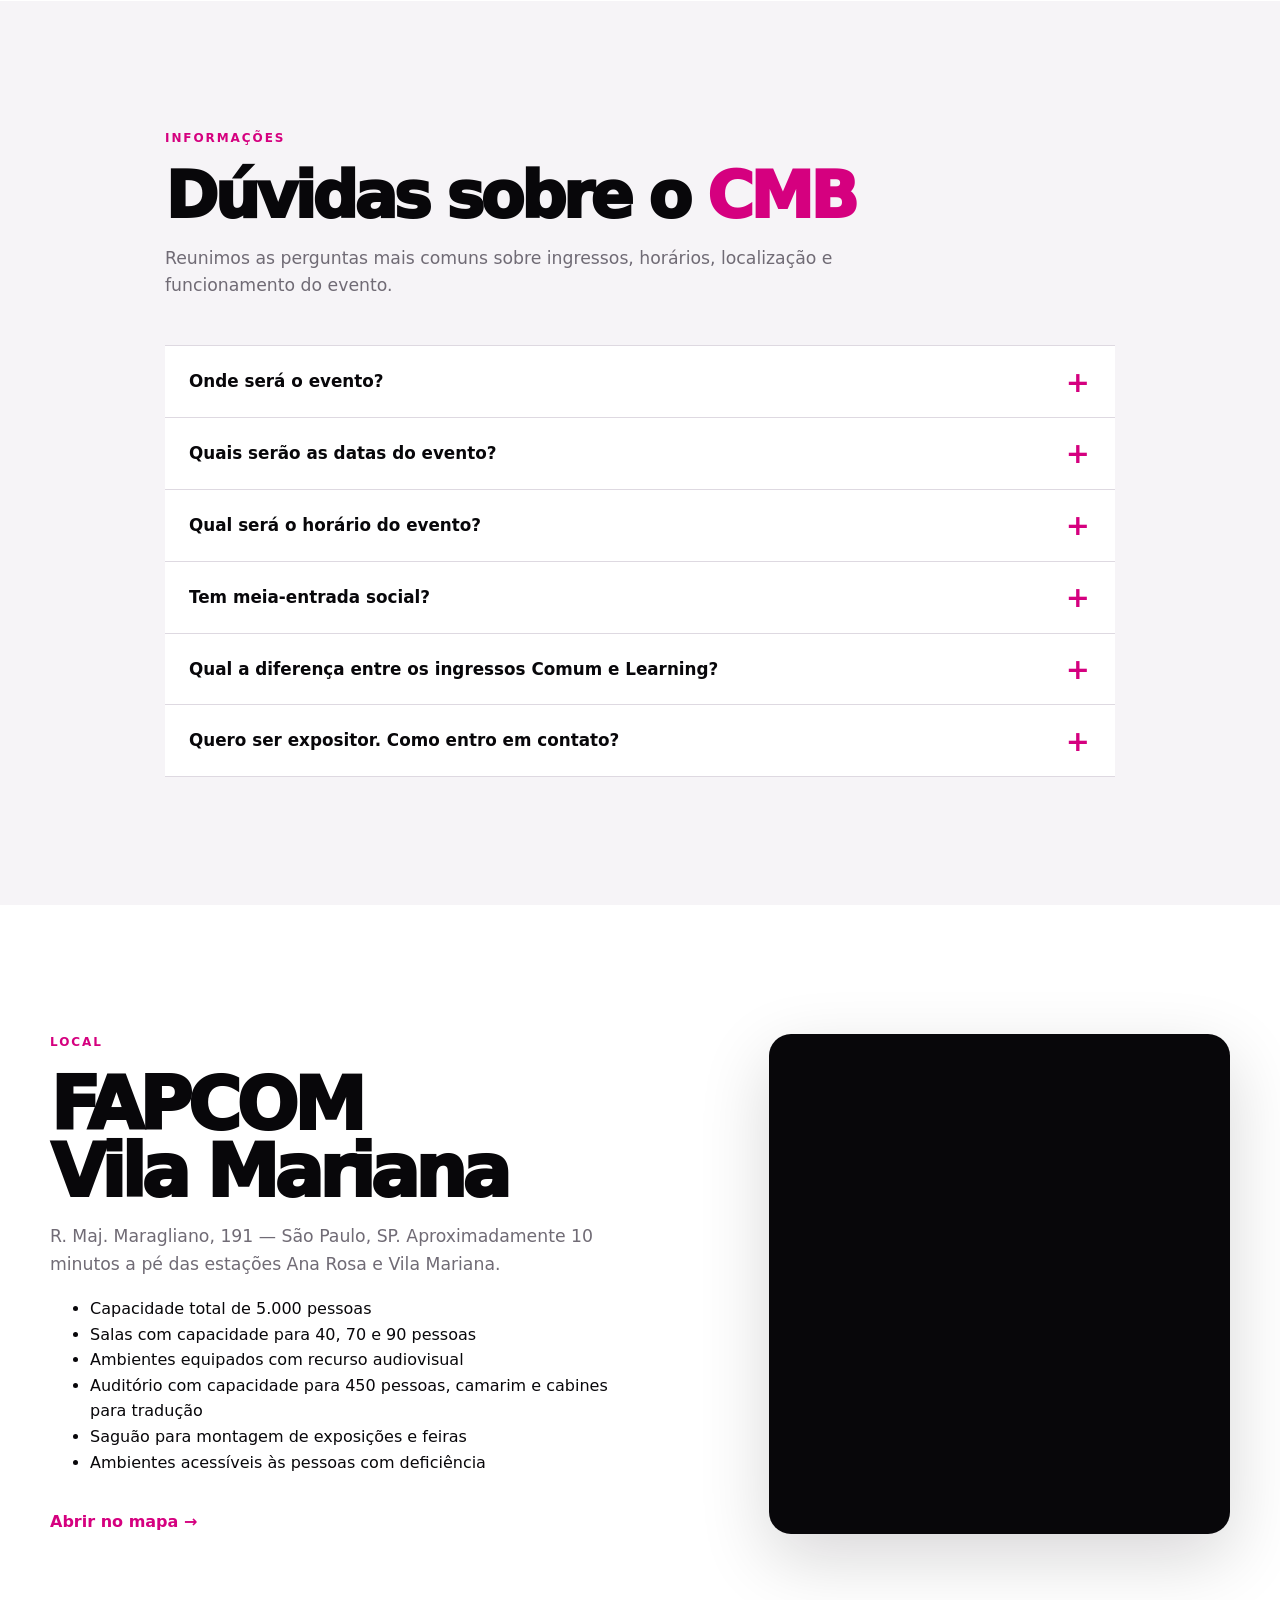
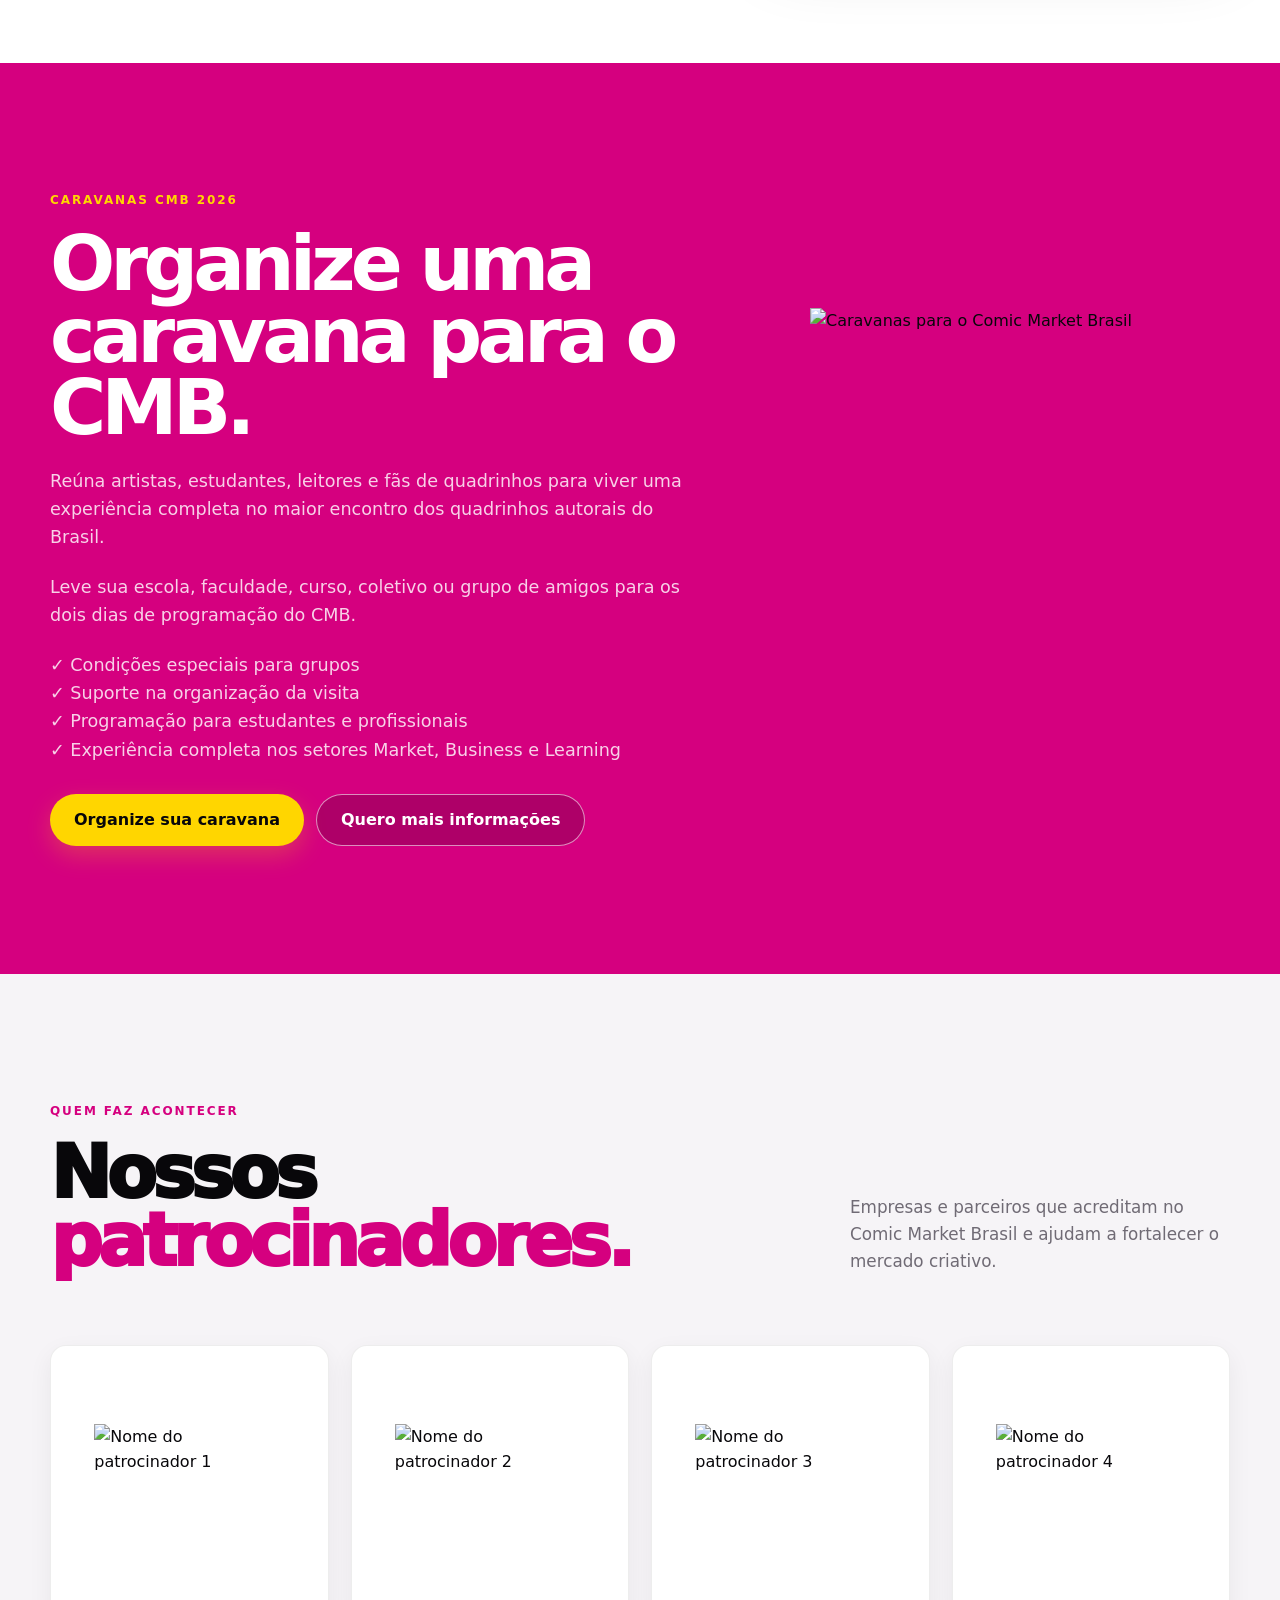
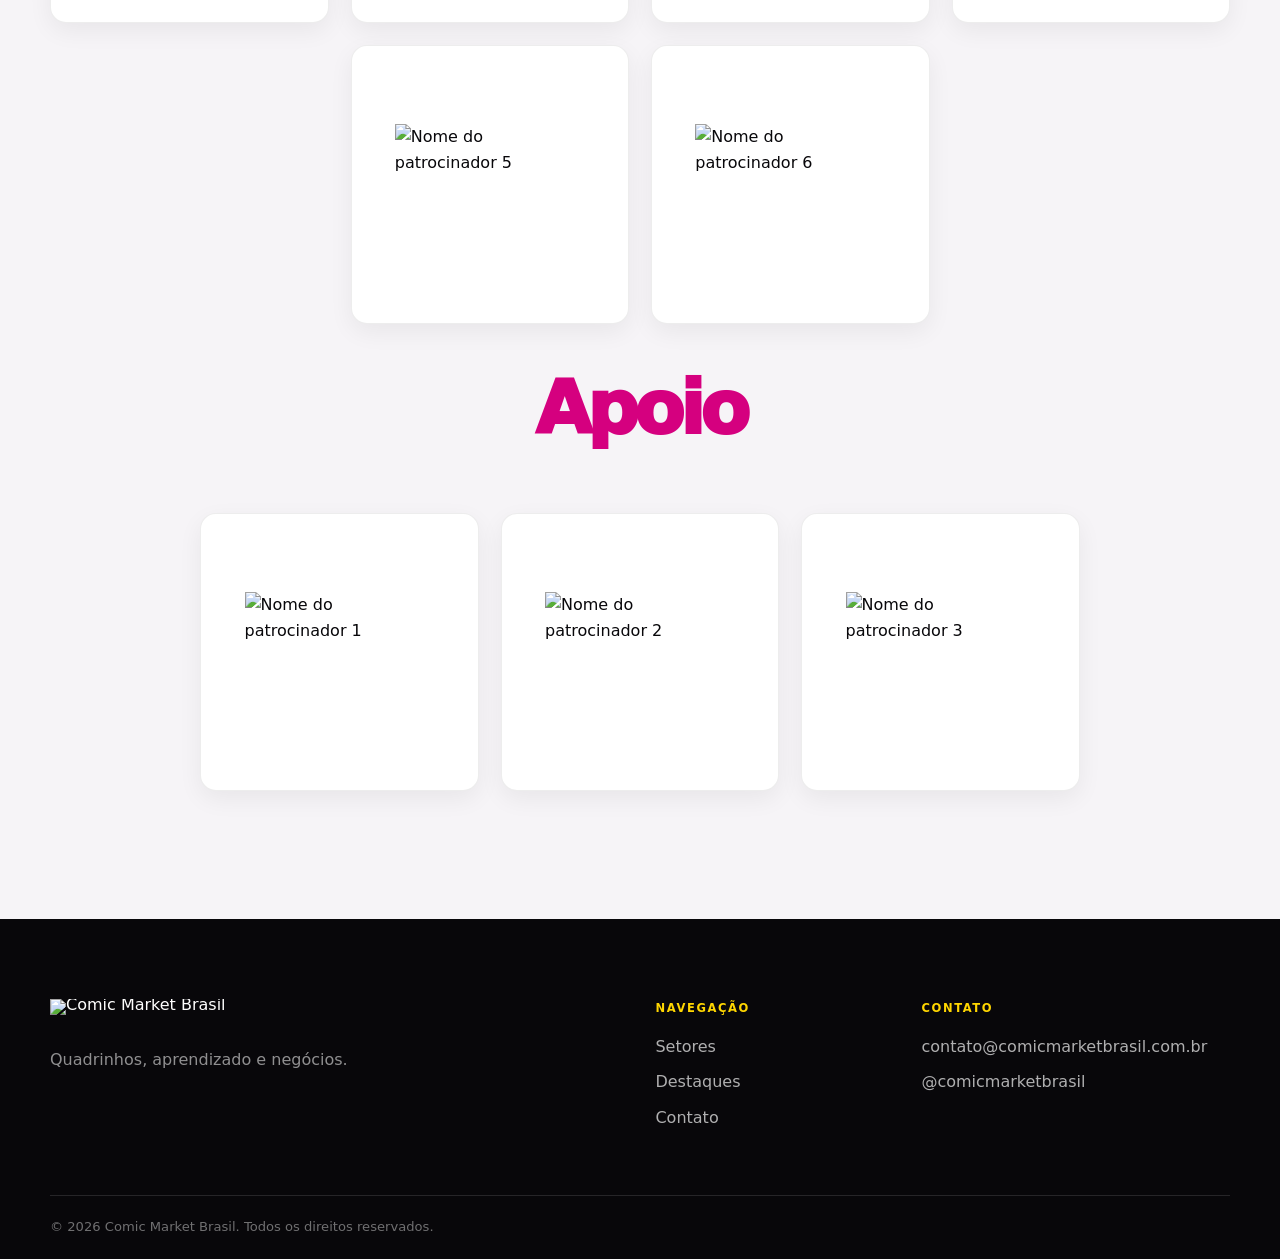
==== commit 14ee74f2: "Update index.html" ====
--- a/index.html
+++ b/index.html
@@ -414,18 +414,16 @@
 
 
 
-<section
-  class="companies-cmb"
-  id="empresas-cmb"
-  aria-labelledby="empresas-cmb-title"
->
+<section class="section" id="empresas-cmb">
   <div class="container">
-    <div class="companies-cmb-heading">
-      <p class="eyebrow">CONEXÕES QUE MOVEM O MERCADO</p>
-
-      <h2 id="empresas-cmb-title">
-        Empresas que estarão no <span>CMB.</span>
-      </h2>
+    <div class="section-heading-row">
+      <div>
+        <p class="section-kicker">CONEXÕES QUE MOVEM O MERCADO</p>
+
+        <h2 class="section-title">
+          Empresas que estarão no <span>CMB.</span>
+        </h2>
+      </div>
 
       <p>
         Conheça algumas das empresas, editoras, estúdios e parceiros
@@ -434,25 +432,25 @@
     </div>
 
     <div
-      class="companies-cmb-carousel"
+      class="carousel card-carousel companies-carousel"
       data-companies-carousel
       aria-roledescription="carrossel"
       aria-label="Empresas que estarão no Comic Market Brasil"
     >
-      <div class="companies-cmb-viewport">
+      <div class="carousel-viewport">
         <div
-          class="companies-cmb-track"
+          class="carousel-track"
           data-companies-track
         ></div>
       </div>
 
       <div
-        class="companies-cmb-controls"
+        class="card-carousel-controls"
         data-companies-controls
         hidden
       >
         <button
-          class="companies-cmb-arrow"
+          class="round-arrow"
           type="button"
           aria-label="Empresa anterior"
           data-companies-prev
@@ -461,13 +459,12 @@
         </button>
 
         <div
-          class="companies-cmb-dots"
+          class="carousel-dots dark-dots"
           data-companies-dots
-          aria-label="Escolher grupo de empresas"
         ></div>
 
         <button
-          class="companies-cmb-arrow"
+          class="round-arrow"
           type="button"
           aria-label="Próxima empresa"
           data-companies-next
@@ -477,7 +474,7 @@
       </div>
 
       <p
-        class="companies-cmb-status"
+        class="companies-status"
         data-companies-status
         aria-live="polite"
       >
--- a/style.css
+++ b/style.css
@@ -2931,3 +2931,79 @@
     transition: none;
   }
 }
+/* =========================================================
+   EMPRESAS NO CMB
+   ========================================================= */
+
+.companies-carousel {
+  --per-view: 4;
+}
+
+.company-item {
+  min-width: 0;
+}
+
+.company-logo-box {
+  display: grid;
+  min-height: 190px;
+  place-items: center;
+  padding: 24px;
+  overflow: hidden;
+  background: var(--white);
+  border: 1px solid var(--line);
+  border-radius: var(--radius);
+}
+
+.company-logo-box img {
+  display: block;
+  width: 100%;
+  max-width: 180px;
+  height: 115px;
+  object-fit: contain;
+}
+
+.company-item p {
+  margin: 14px 4px 0;
+  color: var(--black);
+  font-size: 0.85rem;
+  font-weight: 800;
+  line-height: 1.3;
+  text-align: center;
+}
+
+.companies-status {
+  margin: 24px 0 0;
+  color: var(--gray);
+  text-align: center;
+}
+
+.companies-status.is-error {
+  color: #b3261e;
+}
+
+@media (max-width: 900px) {
+  .companies-carousel {
+    --per-view: 3;
+  }
+}
+
+@media (max-width: 700px) {
+  .companies-carousel {
+    --per-view: 2;
+  }
+
+  .company-logo-box {
+    min-height: 145px;
+    padding: 16px;
+    border-radius: 12px;
+  }
+
+  .company-logo-box img {
+    max-width: 125px;
+    height: 92px;
+  }
+
+  .company-item p {
+    font-size: 0.76rem;
+  }
+}
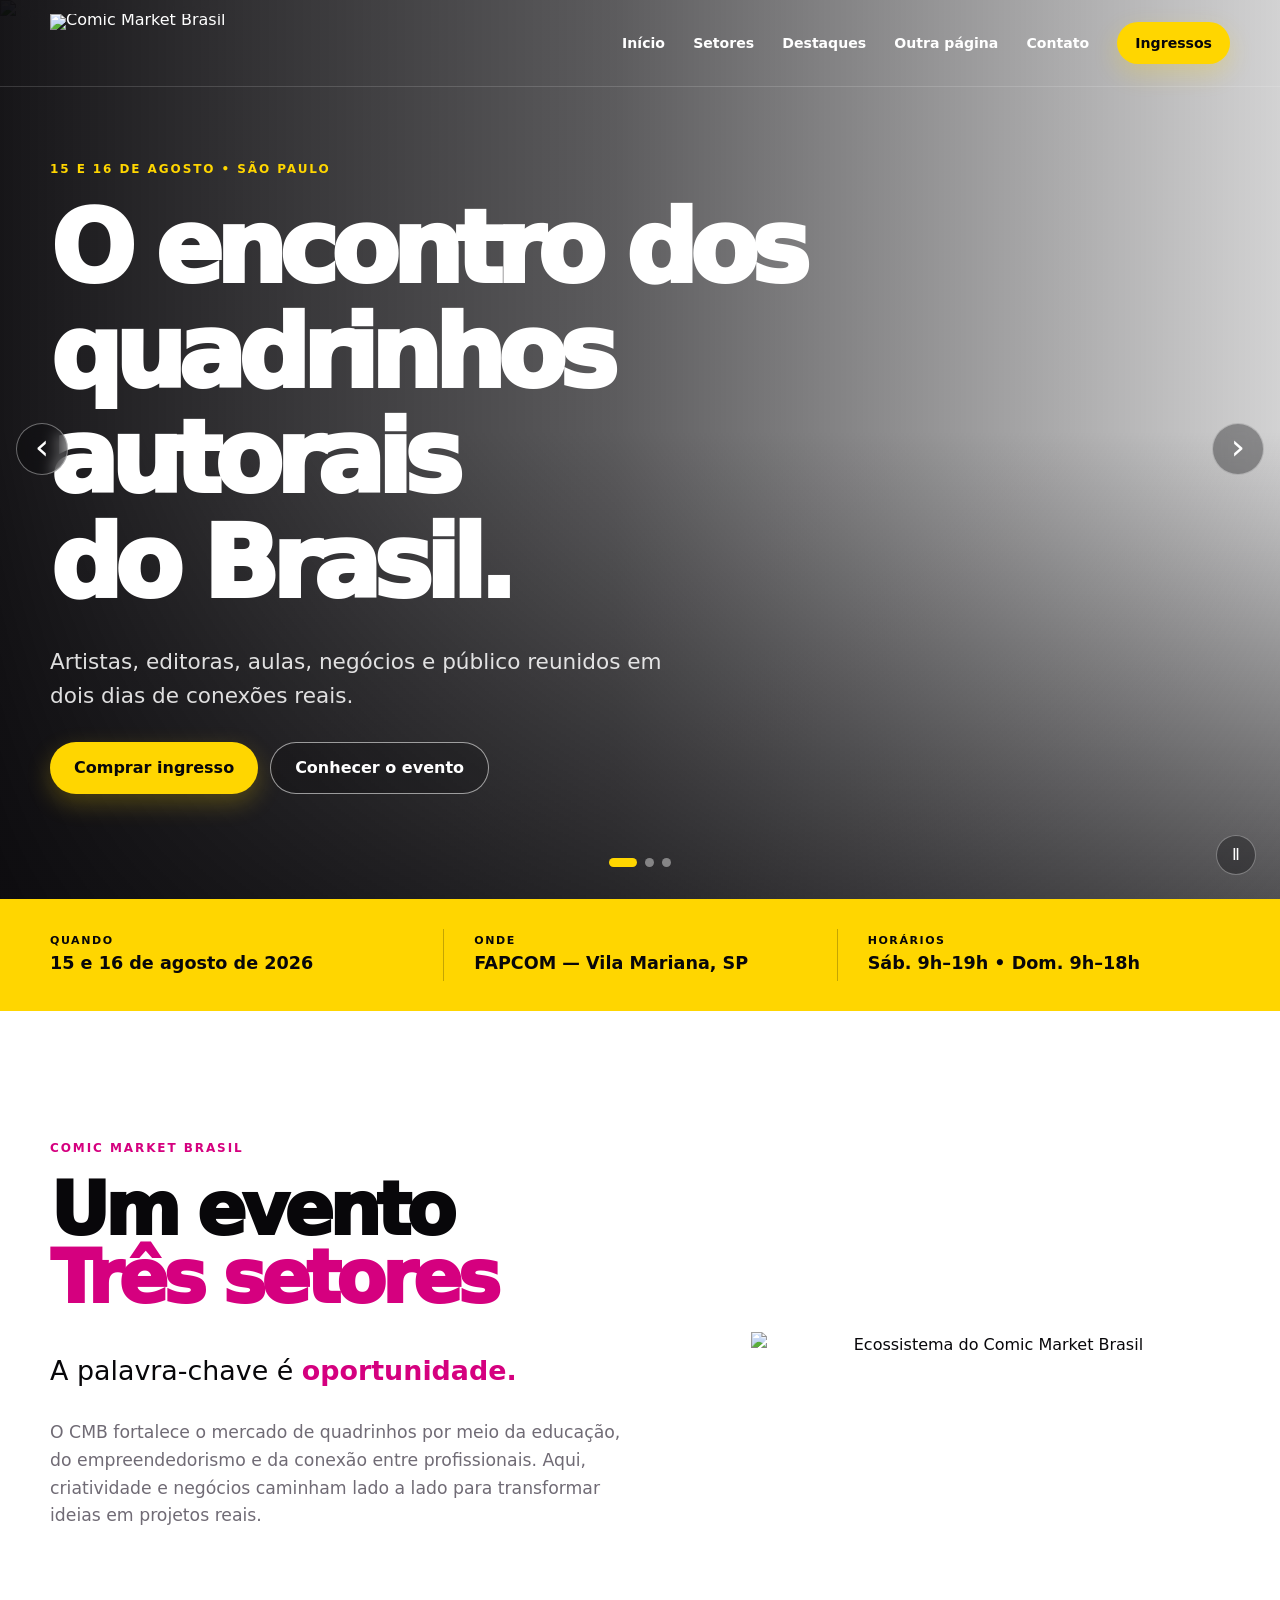
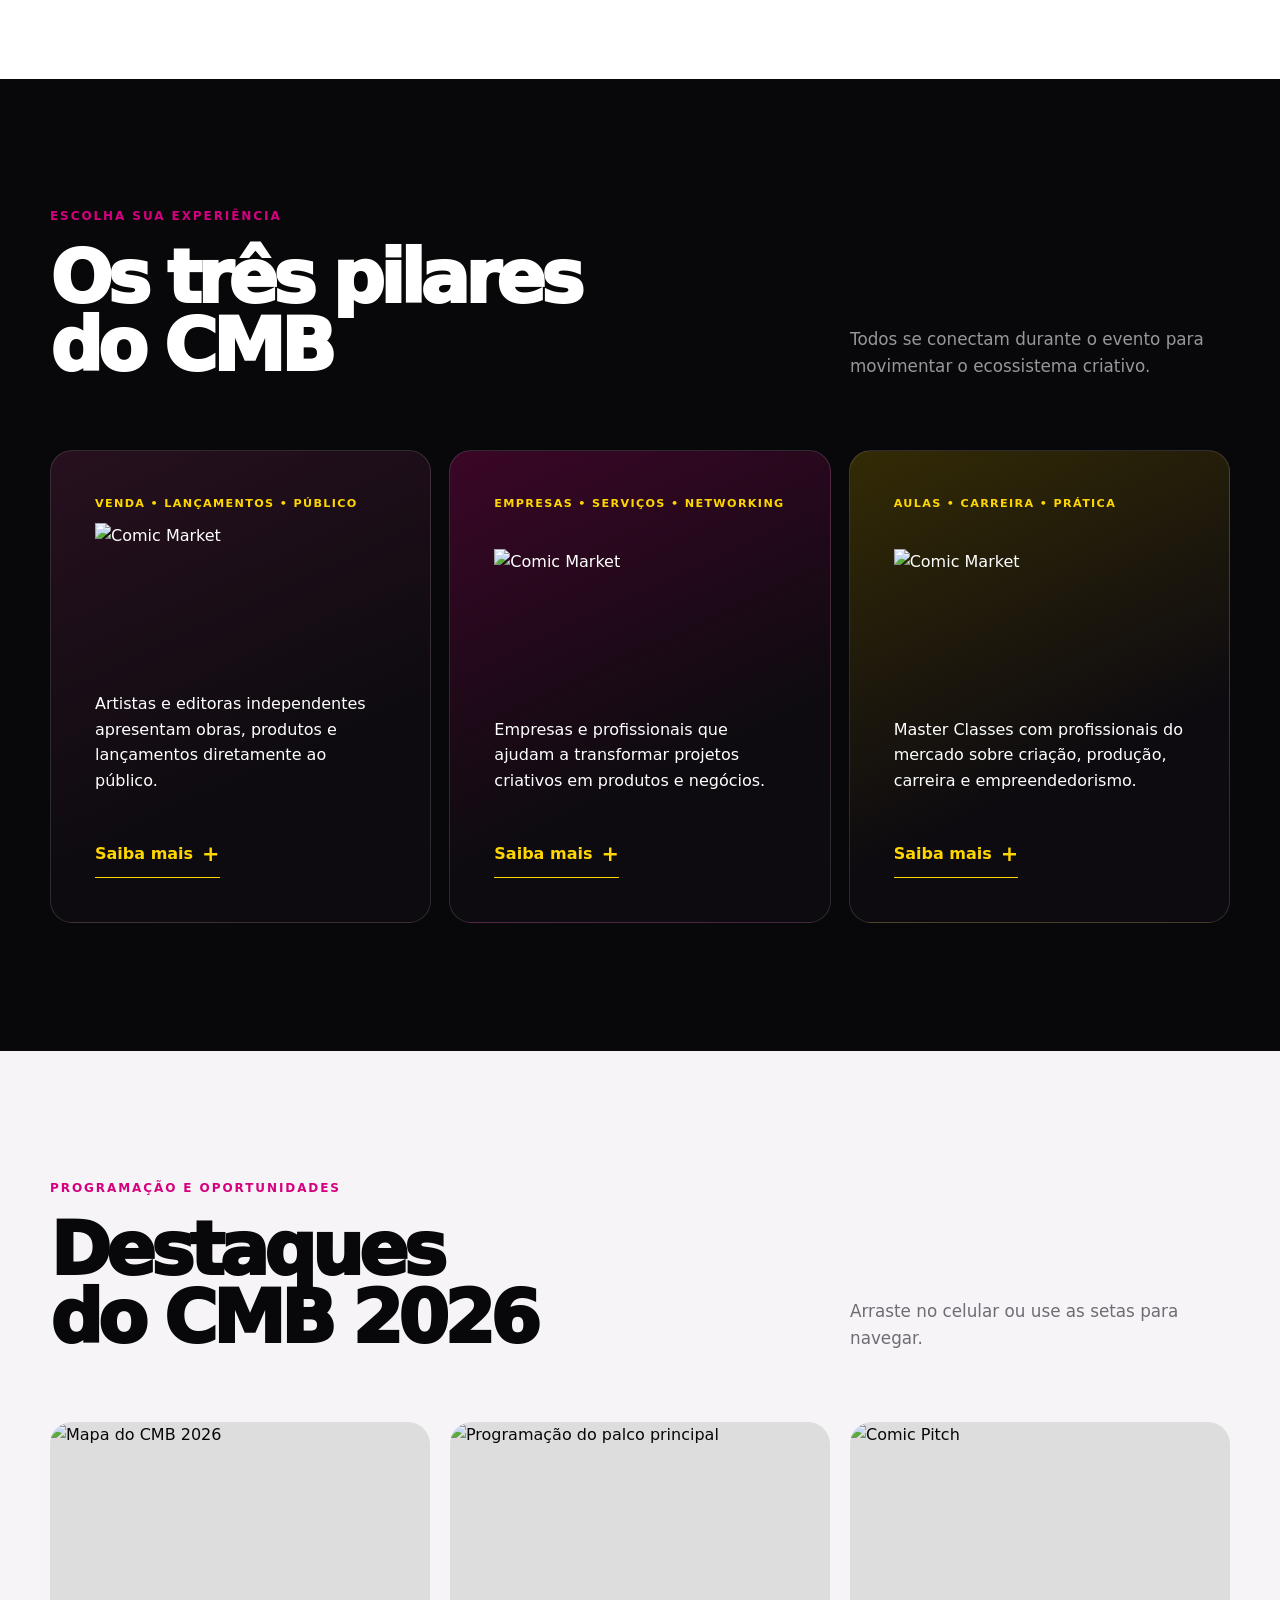
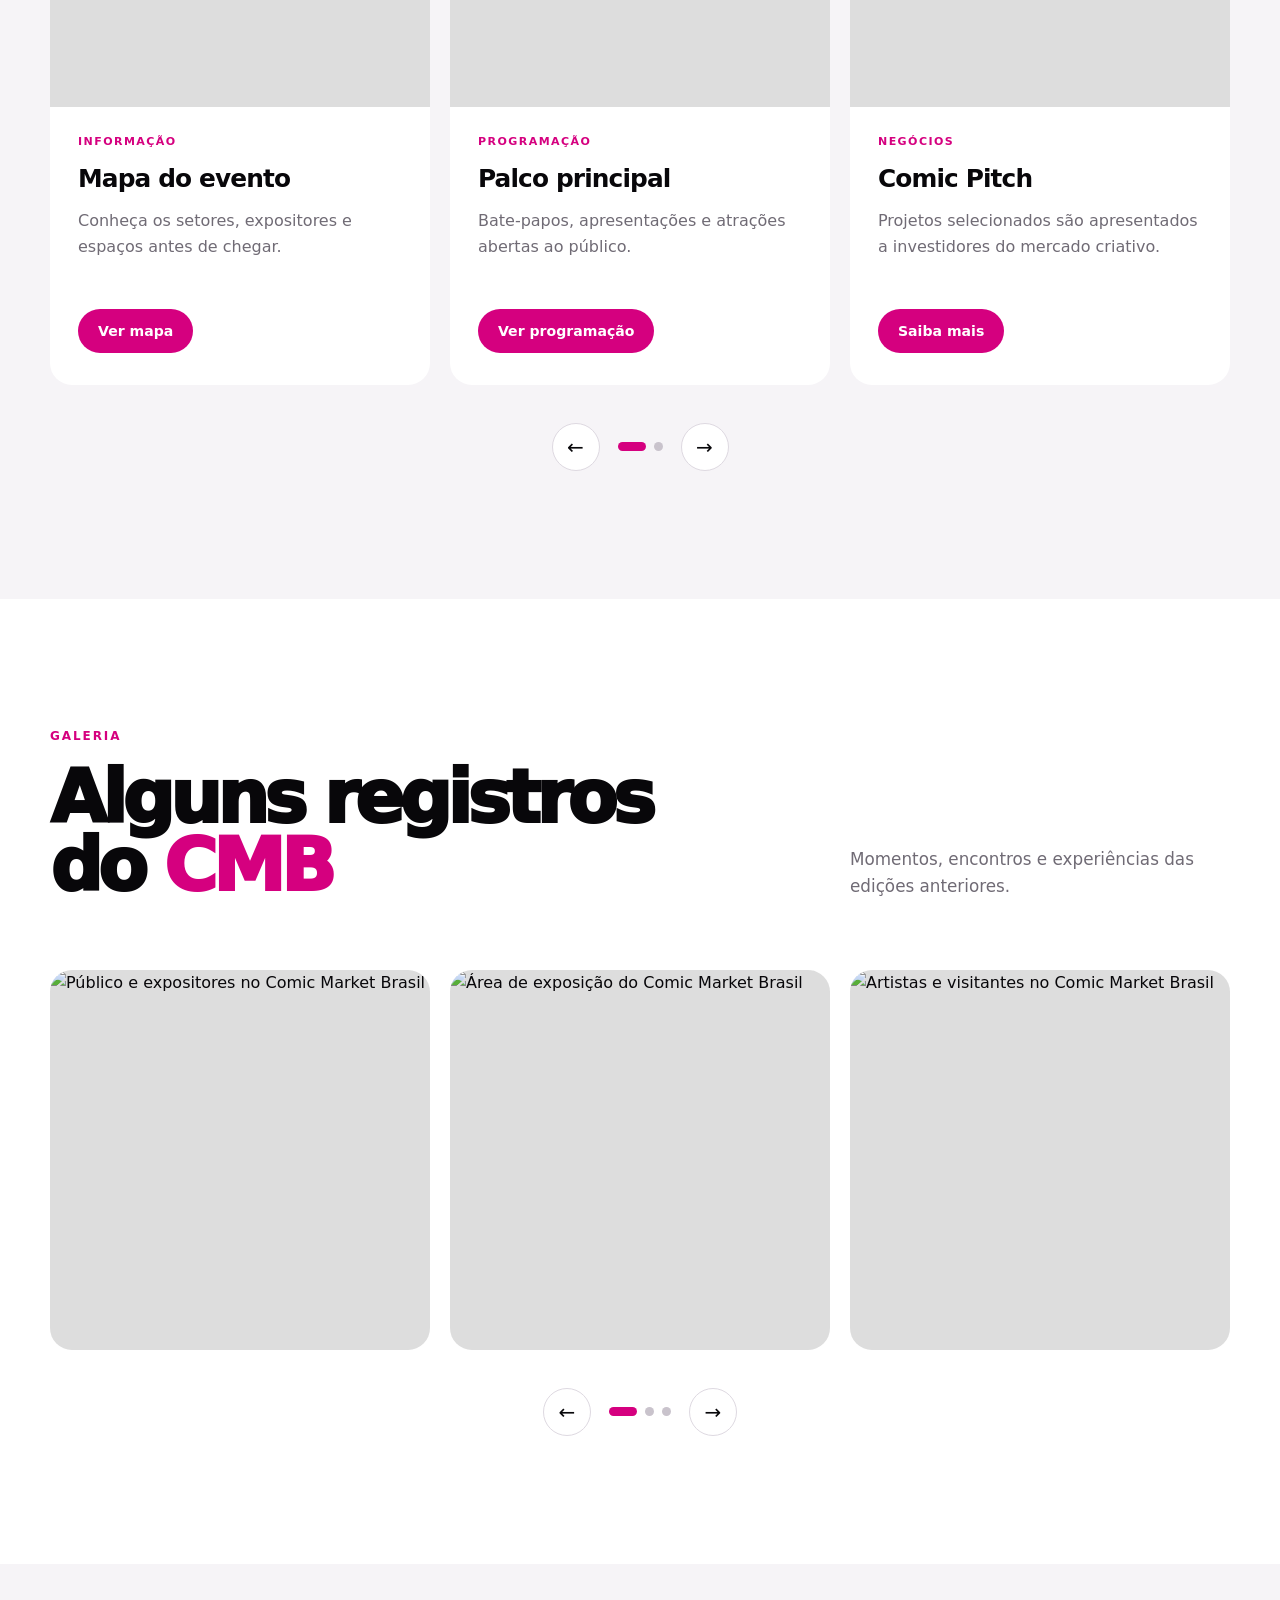
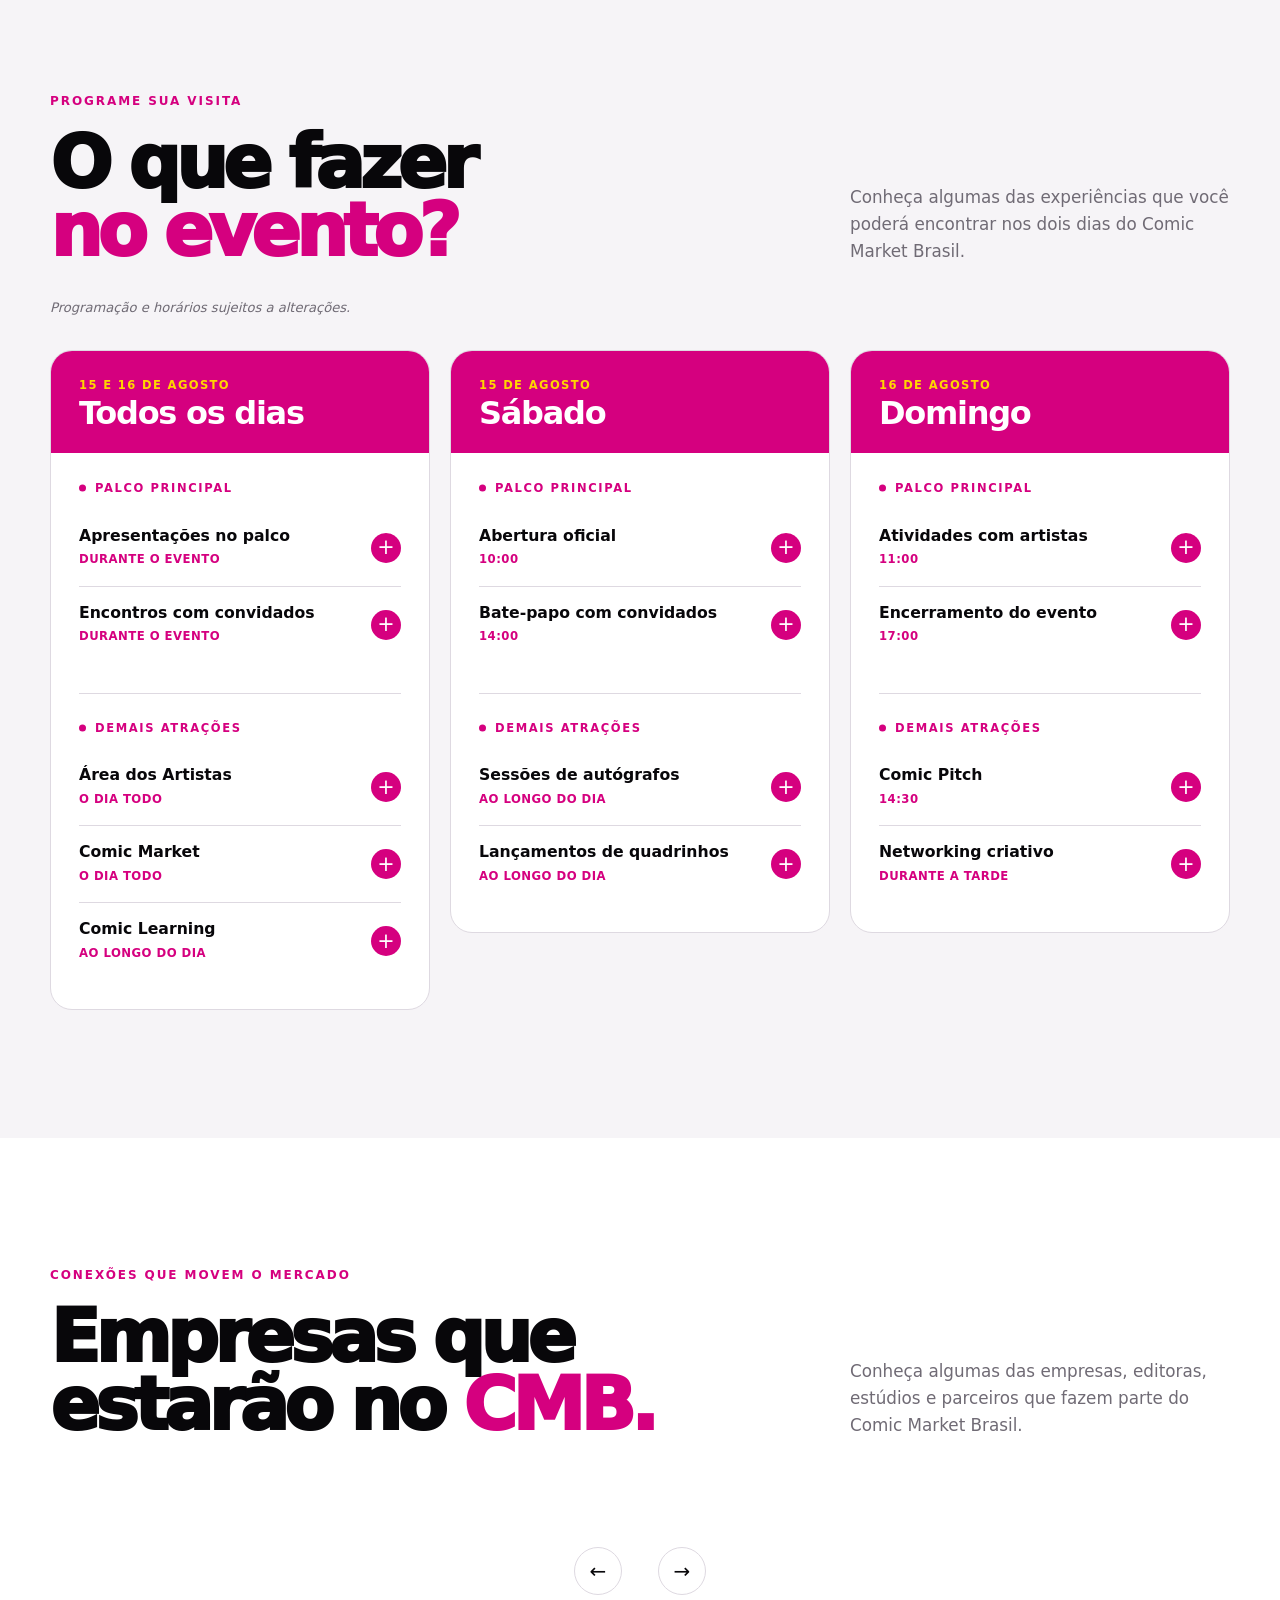
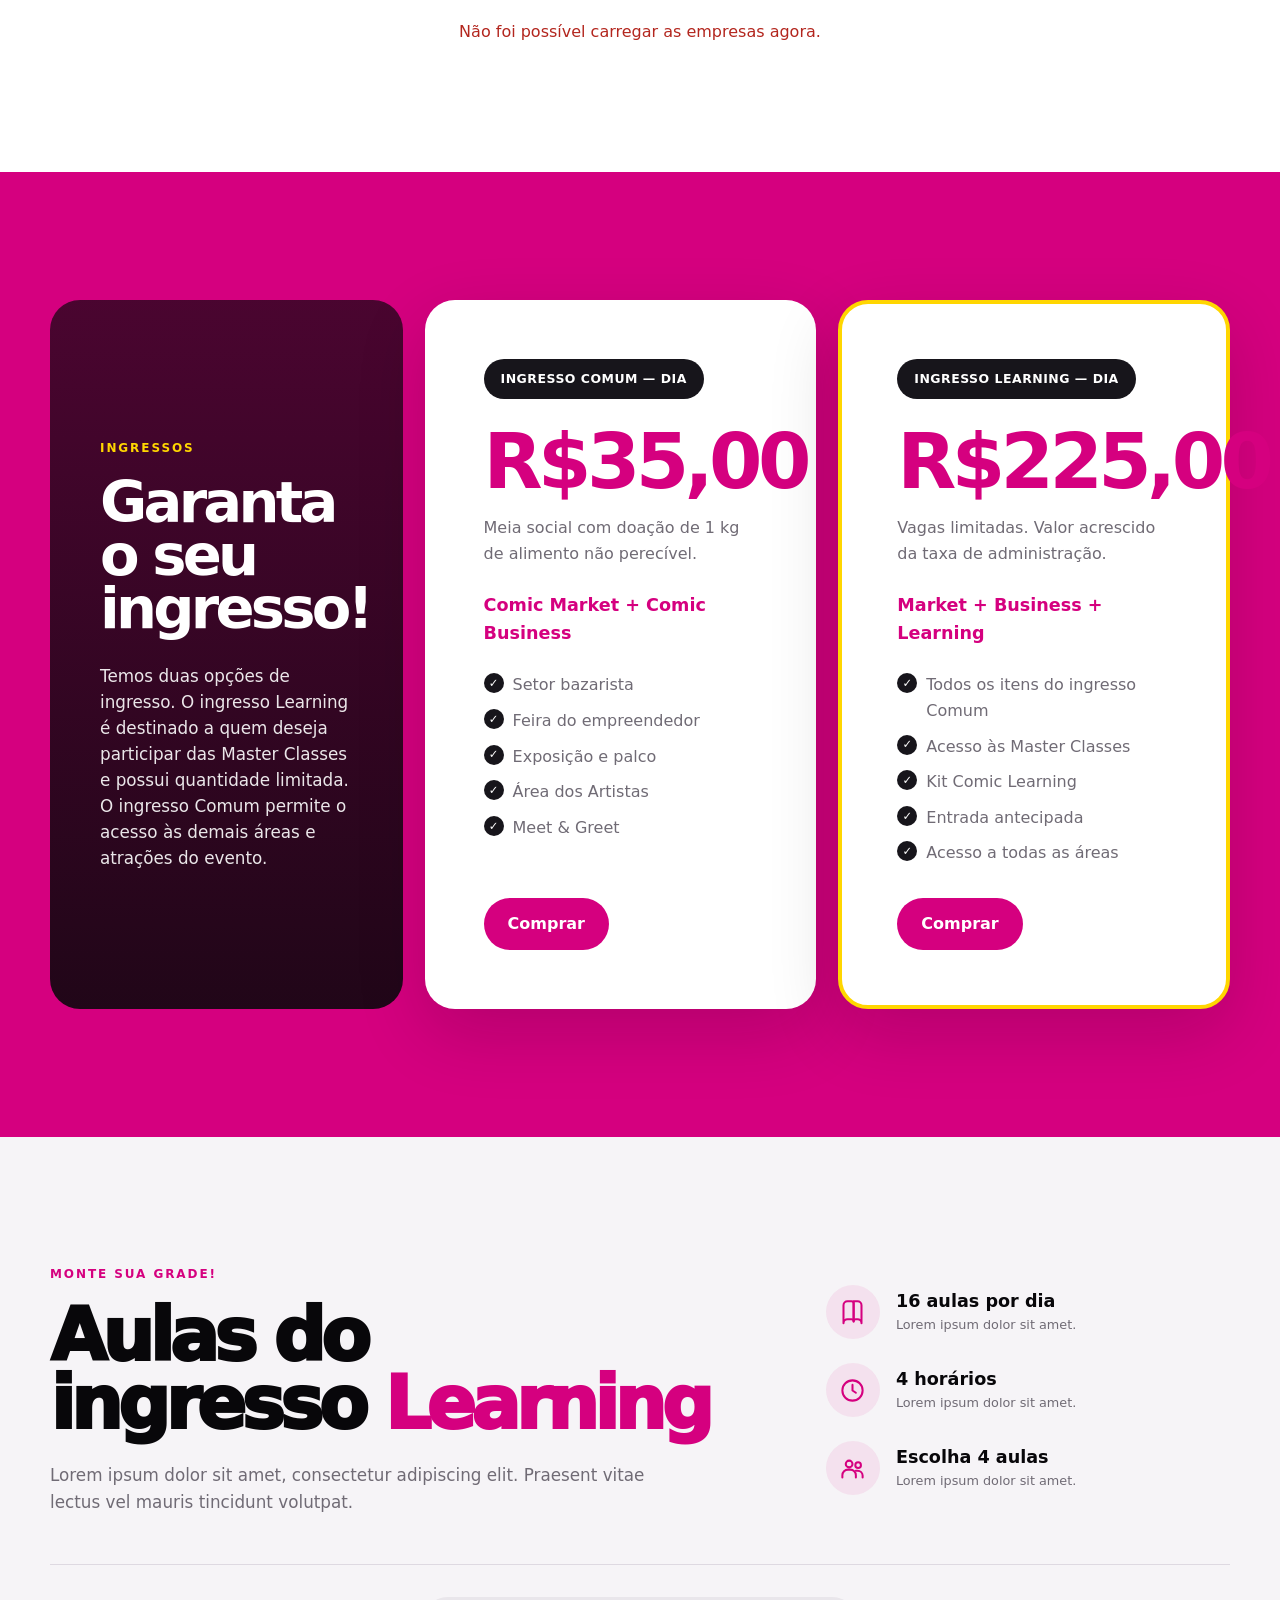
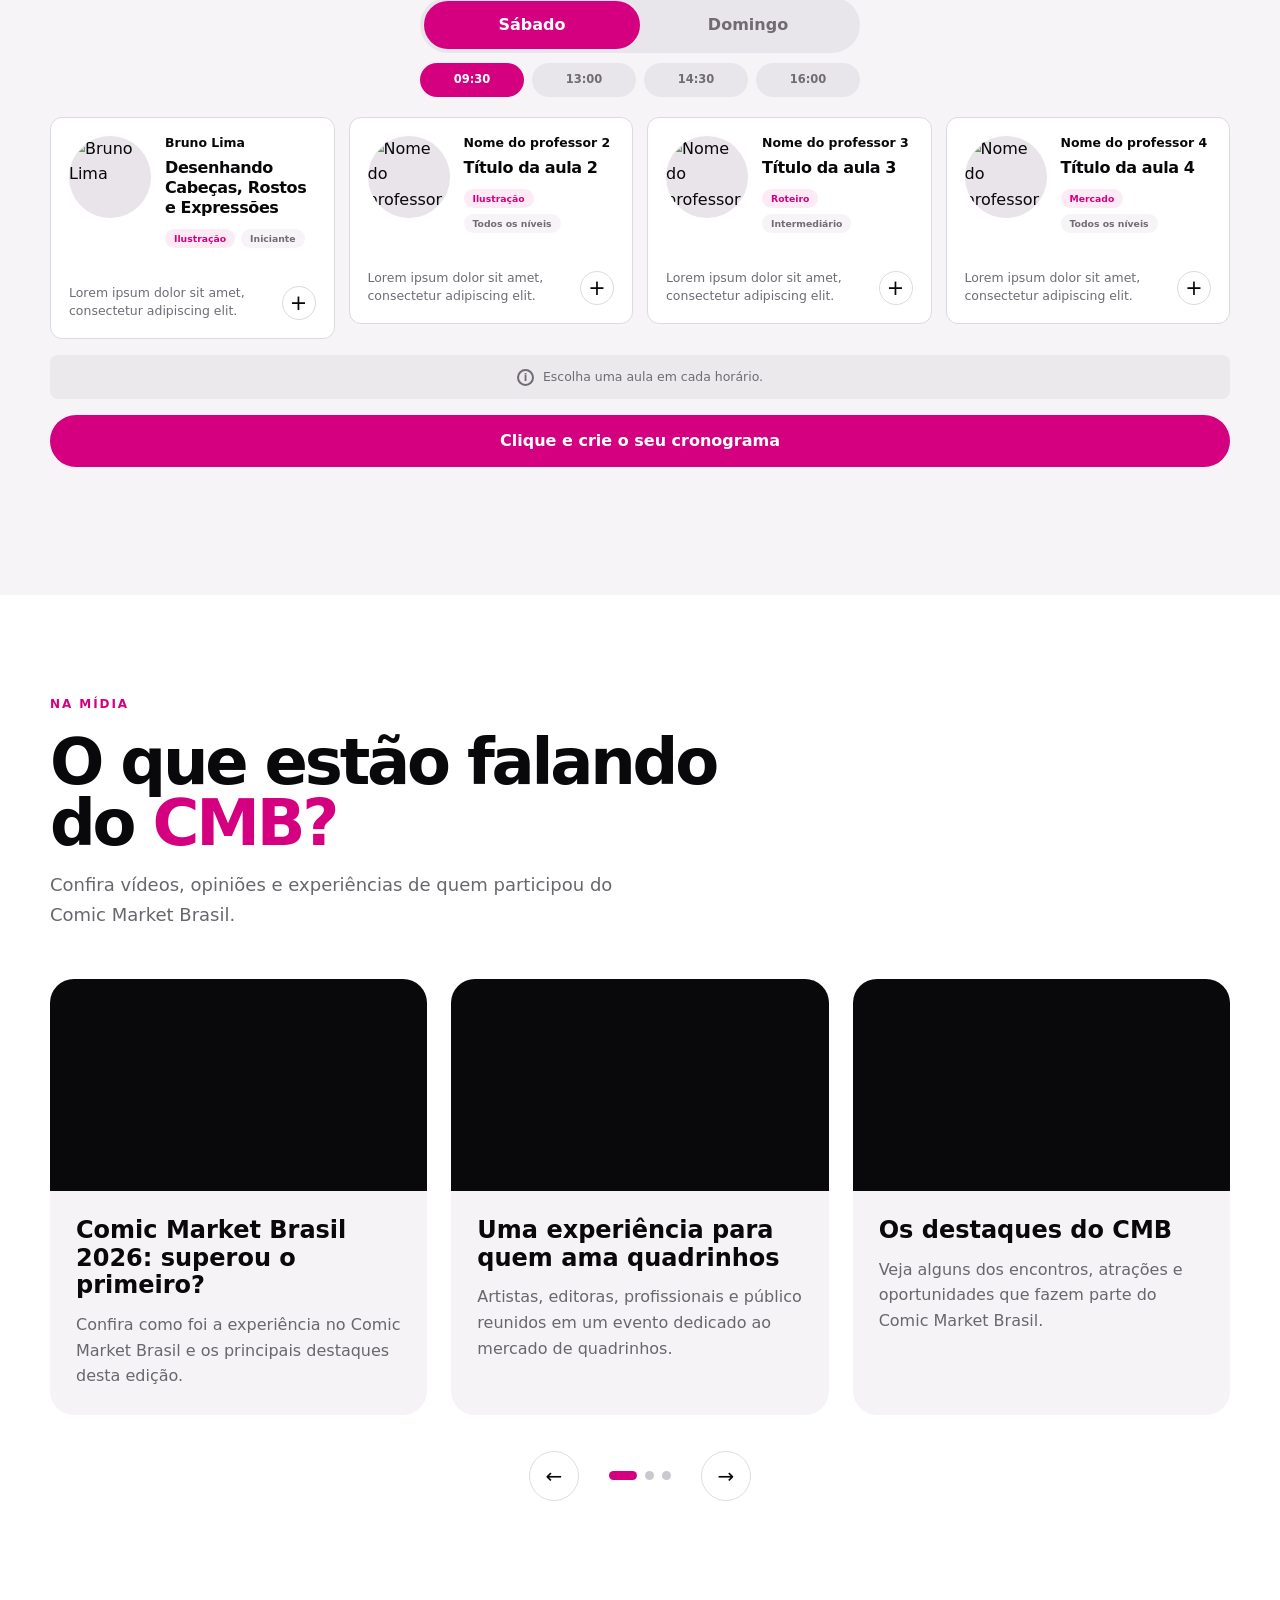
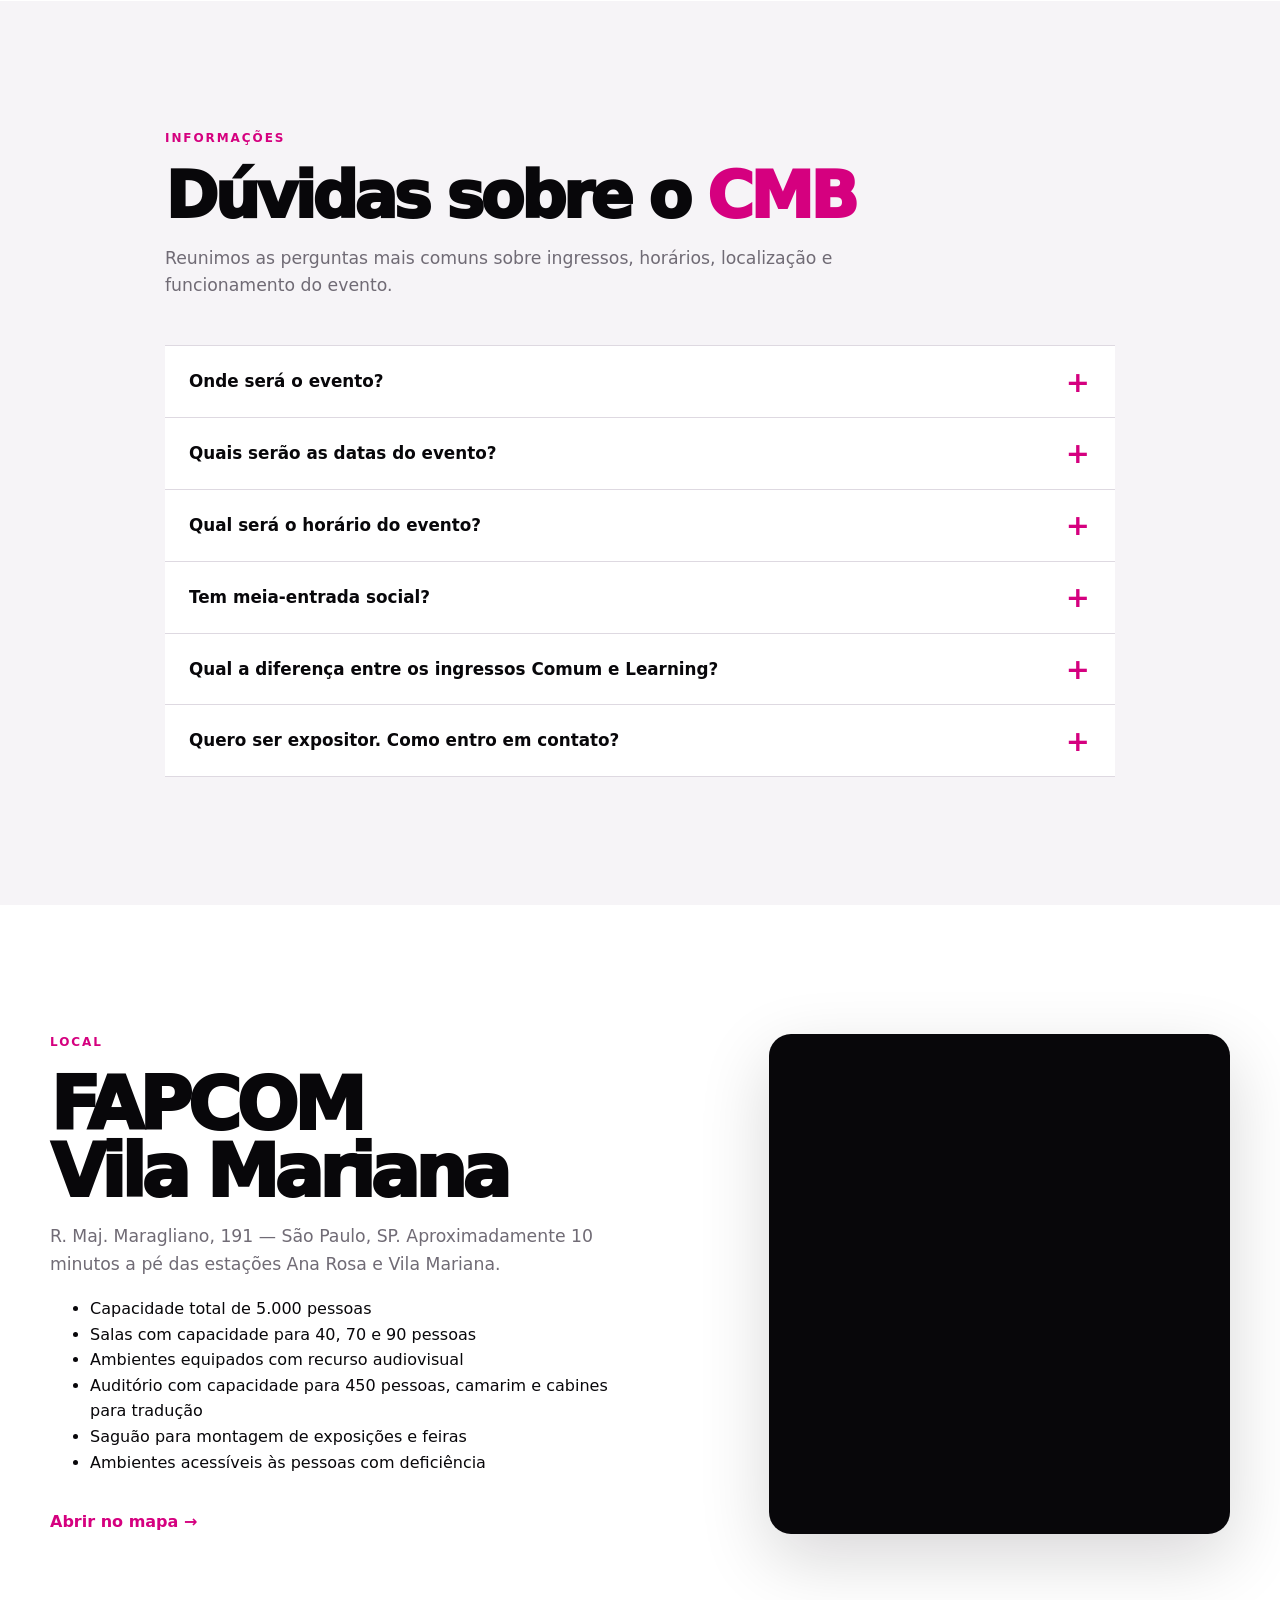
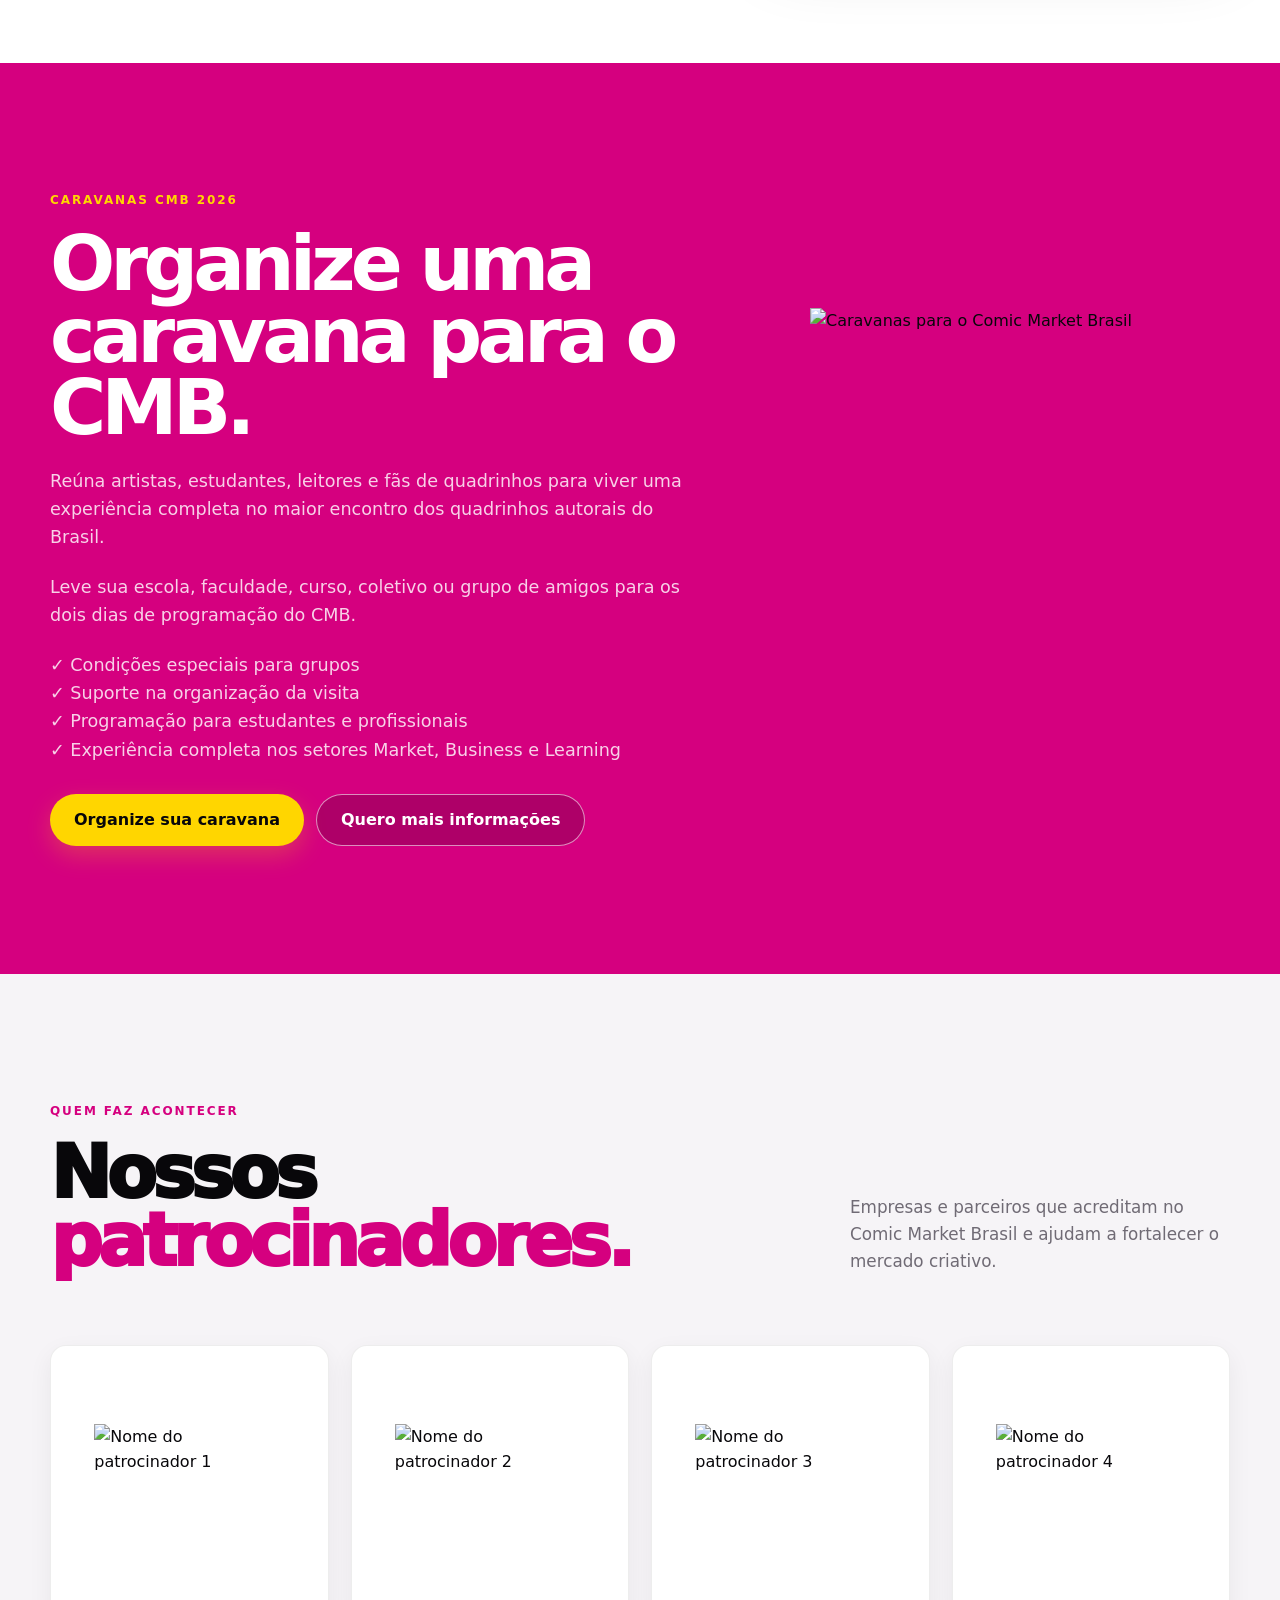
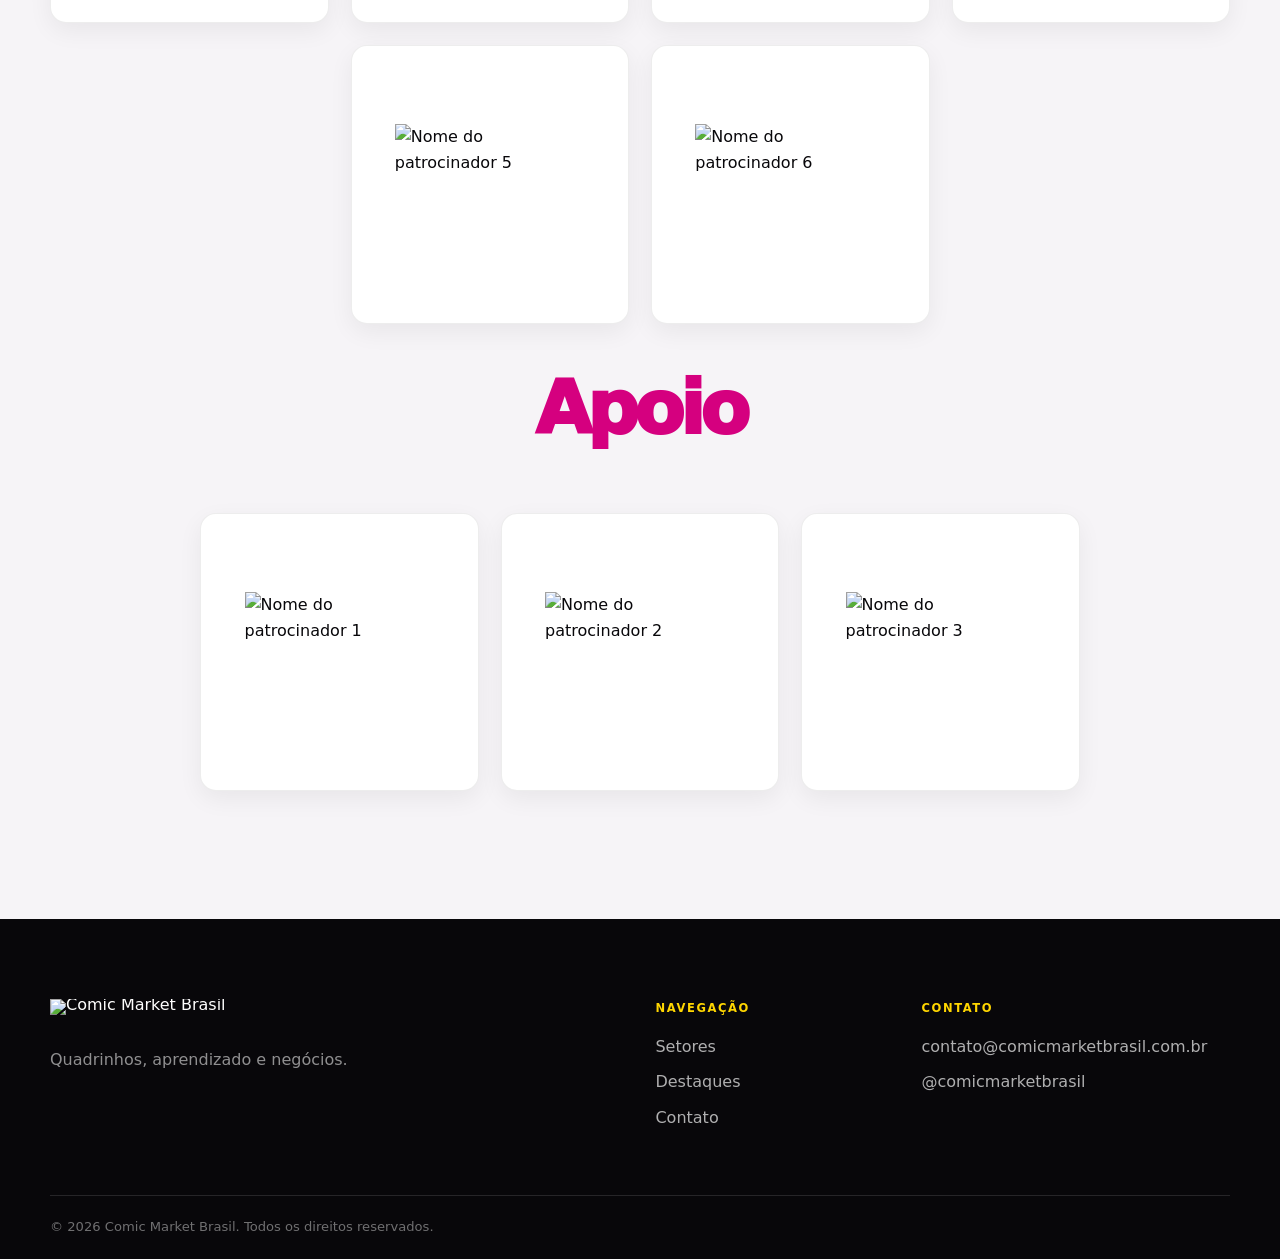
==== commit b31333bc: "Update index.html" ====
--- a/index.html
+++ b/index.html
@@ -413,6 +413,498 @@
       </section>
 
 
+    
+<section
+  class="section cmb-activities-section"
+  id="o-que-fazer"
+>
+  <div class="container">
+
+    <div class="section-heading-row">
+      <div>
+        <p class="section-kicker">PROGRAME SUA VISITA</p>
+
+        <h2 class="section-title">
+          O que fazer <span>no evento?</span>
+        </h2>
+      </div>
+
+      <p>
+        Conheça algumas das experiências que você poderá encontrar
+        nos dois dias do Comic Market Brasil.
+      </p>
+    </div>
+
+    <p class="cmb-activities-notice">
+      Programação e horários sujeitos a alterações.
+    </p>
+
+    <div class="cmb-activities-grid">
+
+      <!-- ======================================
+           TODOS OS DIAS
+      ======================================= -->
+
+      <article class="cmb-day-card">
+
+        <header class="cmb-day-header">
+          <span>15 e 16 de agosto</span>
+          <h3>Todos os dias</h3>
+        </header>
+
+        <div class="cmb-day-content">
+
+          <section class="cmb-attraction-group">
+            <h4>Palco Principal</h4>
+
+            <div class="cmb-attraction-list">
+
+              <div class="cmb-attraction-item">
+                <button
+                  class="cmb-attraction-button"
+                  type="button"
+                  aria-expanded="false"
+                  aria-controls="activity-all-stage-1"
+                >
+                  <span>
+                    <strong>Apresentações no palco</strong>
+                    <small>Durante o evento</small>
+                  </span>
+
+                  <span class="cmb-attraction-plus" aria-hidden="true">+</span>
+                </button>
+
+                <div
+                  class="cmb-attraction-description"
+                  id="activity-all-stage-1"
+                >
+                  <div>
+                    <p>
+                      Lorem ipsum dolor sit amet, consectetur adipiscing elit.
+                      Maecenas vitae mauris sed justo feugiat tincidunt.
+                    </p>
+                  </div>
+                </div>
+              </div>
+
+              <div class="cmb-attraction-item">
+                <button
+                  class="cmb-attraction-button"
+                  type="button"
+                  aria-expanded="false"
+                  aria-controls="activity-all-stage-2"
+                >
+                  <span>
+                    <strong>Encontros com convidados</strong>
+                    <small>Durante o evento</small>
+                  </span>
+
+                  <span class="cmb-attraction-plus" aria-hidden="true">+</span>
+                </button>
+
+                <div
+                  class="cmb-attraction-description"
+                  id="activity-all-stage-2"
+                >
+                  <div>
+                    <p>
+                      Lorem ipsum dolor sit amet, consectetur adipiscing elit.
+                      Donec vitae magna quis justo pretium malesuada.
+                    </p>
+                  </div>
+                </div>
+              </div>
+
+            </div>
+          </section>
+
+          <section class="cmb-attraction-group">
+            <h4>Demais atrações</h4>
+
+            <div class="cmb-attraction-list">
+
+              <div class="cmb-attraction-item">
+                <button
+                  class="cmb-attraction-button"
+                  type="button"
+                  aria-expanded="false"
+                  aria-controls="activity-all-other-1"
+                >
+                  <span>
+                    <strong>Área dos Artistas</strong>
+                    <small>O dia todo</small>
+                  </span>
+
+                  <span class="cmb-attraction-plus" aria-hidden="true">+</span>
+                </button>
+
+                <div
+                  class="cmb-attraction-description"
+                  id="activity-all-other-1"
+                >
+                  <div>
+                    <p>
+                      Lorem ipsum dolor sit amet, consectetur adipiscing elit.
+                      Conheça artistas, quadrinistas e ilustradores independentes.
+                    </p>
+                  </div>
+                </div>
+              </div>
+
+              <div class="cmb-attraction-item">
+                <button
+                  class="cmb-attraction-button"
+                  type="button"
+                  aria-expanded="false"
+                  aria-controls="activity-all-other-2"
+                >
+                  <span>
+                    <strong>Comic Market</strong>
+                    <small>O dia todo</small>
+                  </span>
+
+                  <span class="cmb-attraction-plus" aria-hidden="true">+</span>
+                </button>
+
+                <div
+                  class="cmb-attraction-description"
+                  id="activity-all-other-2"
+                >
+                  <div>
+                    <p>
+                      Lorem ipsum dolor sit amet, consectetur adipiscing elit.
+                      Encontre quadrinhos, livros, produtos autorais e lançamentos.
+                    </p>
+                  </div>
+                </div>
+              </div>
+
+              <div class="cmb-attraction-item">
+                <button
+                  class="cmb-attraction-button"
+                  type="button"
+                  aria-expanded="false"
+                  aria-controls="activity-all-other-3"
+                >
+                  <span>
+                    <strong>Comic Learning</strong>
+                    <small>Ao longo do dia</small>
+                  </span>
+
+                  <span class="cmb-attraction-plus" aria-hidden="true">+</span>
+                </button>
+
+                <div
+                  class="cmb-attraction-description"
+                  id="activity-all-other-3"
+                >
+                  <div>
+                    <p>
+                      Lorem ipsum dolor sit amet, consectetur adipiscing elit.
+                      Participe de aulas e atividades voltadas ao mercado criativo.
+                    </p>
+                  </div>
+                </div>
+              </div>
+
+            </div>
+          </section>
+
+        </div>
+      </article>
+
+      <!-- ======================================
+           SÁBADO
+      ======================================= -->
+
+      <article class="cmb-day-card">
+
+        <header class="cmb-day-header">
+          <span>15 de agosto</span>
+          <h3>Sábado</h3>
+        </header>
+
+        <div class="cmb-day-content">
+
+          <section class="cmb-attraction-group">
+            <h4>Palco Principal</h4>
+
+            <div class="cmb-attraction-list">
+
+              <div class="cmb-attraction-item">
+                <button
+                  class="cmb-attraction-button"
+                  type="button"
+                  aria-expanded="false"
+                  aria-controls="activity-sat-stage-1"
+                >
+                  <span>
+                    <strong>Abertura oficial</strong>
+                    <small>10:00</small>
+                  </span>
+
+                  <span class="cmb-attraction-plus" aria-hidden="true">+</span>
+                </button>
+
+                <div
+                  class="cmb-attraction-description"
+                  id="activity-sat-stage-1"
+                >
+                  <div>
+                    <p>
+                      Lorem ipsum dolor sit amet, consectetur adipiscing elit.
+                      Aenean tempor eros at mauris consequat consectetur.
+                    </p>
+                  </div>
+                </div>
+              </div>
+
+              <div class="cmb-attraction-item">
+                <button
+                  class="cmb-attraction-button"
+                  type="button"
+                  aria-expanded="false"
+                  aria-controls="activity-sat-stage-2"
+                >
+                  <span>
+                    <strong>Bate-papo com convidados</strong>
+                    <small>14:00</small>
+                  </span>
+
+                  <span class="cmb-attraction-plus" aria-hidden="true">+</span>
+                </button>
+
+                <div
+                  class="cmb-attraction-description"
+                  id="activity-sat-stage-2"
+                >
+                  <div>
+                    <p>
+                      Lorem ipsum dolor sit amet, consectetur adipiscing elit.
+                      Integer pharetra lacus vel felis vulputate tincidunt.
+                    </p>
+                  </div>
+                </div>
+              </div>
+
+            </div>
+          </section>
+
+          <section class="cmb-attraction-group">
+            <h4>Demais atrações</h4>
+
+            <div class="cmb-attraction-list">
+
+              <div class="cmb-attraction-item">
+                <button
+                  class="cmb-attraction-button"
+                  type="button"
+                  aria-expanded="false"
+                  aria-controls="activity-sat-other-1"
+                >
+                  <span>
+                    <strong>Sessões de autógrafos</strong>
+                    <small>Ao longo do dia</small>
+                  </span>
+
+                  <span class="cmb-attraction-plus" aria-hidden="true">+</span>
+                </button>
+
+                <div
+                  class="cmb-attraction-description"
+                  id="activity-sat-other-1"
+                >
+                  <div>
+                    <p>
+                      Lorem ipsum dolor sit amet, consectetur adipiscing elit.
+                      Nulla facilisi. Sed consectetur elementum tellus.
+                    </p>
+                  </div>
+                </div>
+              </div>
+
+              <div class="cmb-attraction-item">
+                <button
+                  class="cmb-attraction-button"
+                  type="button"
+                  aria-expanded="false"
+                  aria-controls="activity-sat-other-2"
+                >
+                  <span>
+                    <strong>Lançamentos de quadrinhos</strong>
+                    <small>Ao longo do dia</small>
+                  </span>
+
+                  <span class="cmb-attraction-plus" aria-hidden="true">+</span>
+                </button>
+
+                <div
+                  class="cmb-attraction-description"
+                  id="activity-sat-other-2"
+                >
+                  <div>
+                    <p>
+                      Lorem ipsum dolor sit amet, consectetur adipiscing elit.
+                      Morbi faucibus velit vitae est ullamcorper consequat.
+                    </p>
+                  </div>
+                </div>
+              </div>
+
+            </div>
+          </section>
+
+        </div>
+      </article>
+
+      <!-- ======================================
+           DOMINGO
+      ======================================= -->
+
+      <article class="cmb-day-card">
+
+        <header class="cmb-day-header">
+          <span>16 de agosto</span>
+          <h3>Domingo</h3>
+        </header>
+
+        <div class="cmb-day-content">
+
+          <section class="cmb-attraction-group">
+            <h4>Palco Principal</h4>
+
+            <div class="cmb-attraction-list">
+
+              <div class="cmb-attraction-item">
+                <button
+                  class="cmb-attraction-button"
+                  type="button"
+                  aria-expanded="false"
+                  aria-controls="activity-sun-stage-1"
+                >
+                  <span>
+                    <strong>Atividades com artistas</strong>
+                    <small>11:00</small>
+                  </span>
+
+                  <span class="cmb-attraction-plus" aria-hidden="true">+</span>
+                </button>
+
+                <div
+                  class="cmb-attraction-description"
+                  id="activity-sun-stage-1"
+                >
+                  <div>
+                    <p>
+                      Lorem ipsum dolor sit amet, consectetur adipiscing elit.
+                      Vivamus vulputate erat nec lorem aliquet ultrices.
+                    </p>
+                  </div>
+                </div>
+              </div>
+
+              <div class="cmb-attraction-item">
+                <button
+                  class="cmb-attraction-button"
+                  type="button"
+                  aria-expanded="false"
+                  aria-controls="activity-sun-stage-2"
+                >
+                  <span>
+                    <strong>Encerramento do evento</strong>
+                    <small>17:00</small>
+                  </span>
+
+                  <span class="cmb-attraction-plus" aria-hidden="true">+</span>
+                </button>
+
+                <div
+                  class="cmb-attraction-description"
+                  id="activity-sun-stage-2"
+                >
+                  <div>
+                    <p>
+                      Lorem ipsum dolor sit amet, consectetur adipiscing elit.
+                      Duis euismod libero vitae ante viverra tincidunt.
+                    </p>
+                  </div>
+                </div>
+              </div>
+
+            </div>
+          </section>
+
+          <section class="cmb-attraction-group">
+            <h4>Demais atrações</h4>
+
+            <div class="cmb-attraction-list">
+
+              <div class="cmb-attraction-item">
+                <button
+                  class="cmb-attraction-button"
+                  type="button"
+                  aria-expanded="false"
+                  aria-controls="activity-sun-other-1"
+                >
+                  <span>
+                    <strong>Comic Pitch</strong>
+                    <small>14:30</small>
+                  </span>
+
+                  <span class="cmb-attraction-plus" aria-hidden="true">+</span>
+                </button>
+
+                <div
+                  class="cmb-attraction-description"
+                  id="activity-sun-other-1"
+                >
+                  <div>
+                    <p>
+                      Lorem ipsum dolor sit amet, consectetur adipiscing elit.
+                      Projetos autorais apresentam suas propostas para investidores.
+                    </p>
+                  </div>
+                </div>
+              </div>
+
+              <div class="cmb-attraction-item">
+                <button
+                  class="cmb-attraction-button"
+                  type="button"
+                  aria-expanded="false"
+                  aria-controls="activity-sun-other-2"
+                >
+                  <span>
+                    <strong>Networking criativo</strong>
+                    <small>Durante a tarde</small>
+                  </span>
+
+                  <span class="cmb-attraction-plus" aria-hidden="true">+</span>
+                </button>
+
+                <div
+                  class="cmb-attraction-description"
+                  id="activity-sun-other-2"
+                >
+                  <div>
+                    <p>
+                      Lorem ipsum dolor sit amet, consectetur adipiscing elit.
+                      Conecte-se com criadores, editoras, estúdios e profissionais.
+                    </p>
+                  </div>
+                </div>
+              </div>
+
+            </div>
+          </section>
+
+        </div>
+      </article>
+
+    </div>
+  </div>
+</section>
+
 
 <section class="section" id="empresas-cmb">
   <div class="container">
@@ -480,501 +972,6 @@
       >
         Carregando empresas...
       </p>
-    </div>
-  </div>
-</section>
-
-
-
-
-    
-<section
-  class="section cmb-activities-section"
-  id="o-que-fazer"
->
-  <div class="container">
-
-    <div class="section-heading-row">
-      <div>
-        <p class="section-kicker">PROGRAME SUA VISITA</p>
-
-        <h2 class="section-title">
-          O que fazer <span>no evento?</span>
-        </h2>
-      </div>
-
-      <p>
-        Conheça algumas das experiências que você poderá encontrar
-        nos dois dias do Comic Market Brasil.
-      </p>
-    </div>
-
-    <p class="cmb-activities-notice">
-      Programação e horários sujeitos a alterações.
-    </p>
-
-    <div class="cmb-activities-grid">
-
-      <!-- ======================================
-           TODOS OS DIAS
-      ======================================= -->
-
-      <article class="cmb-day-card">
-
-        <header class="cmb-day-header">
-          <span>15 e 16 de agosto</span>
-          <h3>Todos os dias</h3>
-        </header>
-
-        <div class="cmb-day-content">
-
-          <section class="cmb-attraction-group">
-            <h4>Palco Principal</h4>
-
-            <div class="cmb-attraction-list">
-
-              <div class="cmb-attraction-item">
-                <button
-                  class="cmb-attraction-button"
-                  type="button"
-                  aria-expanded="false"
-                  aria-controls="activity-all-stage-1"
-                >
-                  <span>
-                    <strong>Apresentações no palco</strong>
-                    <small>Durante o evento</small>
-                  </span>
-
-                  <span class="cmb-attraction-plus" aria-hidden="true">+</span>
-                </button>
-
-                <div
-                  class="cmb-attraction-description"
-                  id="activity-all-stage-1"
-                >
-                  <div>
-                    <p>
-                      Lorem ipsum dolor sit amet, consectetur adipiscing elit.
-                      Maecenas vitae mauris sed justo feugiat tincidunt.
-                    </p>
-                  </div>
-                </div>
-              </div>
-
-              <div class="cmb-attraction-item">
-                <button
-                  class="cmb-attraction-button"
-                  type="button"
-                  aria-expanded="false"
-                  aria-controls="activity-all-stage-2"
-                >
-                  <span>
-                    <strong>Encontros com convidados</strong>
-                    <small>Durante o evento</small>
-                  </span>
-
-                  <span class="cmb-attraction-plus" aria-hidden="true">+</span>
-                </button>
-
-                <div
-                  class="cmb-attraction-description"
-                  id="activity-all-stage-2"
-                >
-                  <div>
-                    <p>
-                      Lorem ipsum dolor sit amet, consectetur adipiscing elit.
-                      Donec vitae magna quis justo pretium malesuada.
-                    </p>
-                  </div>
-                </div>
-              </div>
-
-            </div>
-          </section>
-
-          <section class="cmb-attraction-group">
-            <h4>Demais atrações</h4>
-
-            <div class="cmb-attraction-list">
-
-              <div class="cmb-attraction-item">
-                <button
-                  class="cmb-attraction-button"
-                  type="button"
-                  aria-expanded="false"
-                  aria-controls="activity-all-other-1"
-                >
-                  <span>
-                    <strong>Área dos Artistas</strong>
-                    <small>O dia todo</small>
-                  </span>
-
-                  <span class="cmb-attraction-plus" aria-hidden="true">+</span>
-                </button>
-
-                <div
-                  class="cmb-attraction-description"
-                  id="activity-all-other-1"
-                >
-                  <div>
-                    <p>
-                      Lorem ipsum dolor sit amet, consectetur adipiscing elit.
-                      Conheça artistas, quadrinistas e ilustradores independentes.
-                    </p>
-                  </div>
-                </div>
-              </div>
-
-              <div class="cmb-attraction-item">
-                <button
-                  class="cmb-attraction-button"
-                  type="button"
-                  aria-expanded="false"
-                  aria-controls="activity-all-other-2"
-                >
-                  <span>
-                    <strong>Comic Market</strong>
-                    <small>O dia todo</small>
-                  </span>
-
-                  <span class="cmb-attraction-plus" aria-hidden="true">+</span>
-                </button>
-
-                <div
-                  class="cmb-attraction-description"
-                  id="activity-all-other-2"
-                >
-                  <div>
-                    <p>
-                      Lorem ipsum dolor sit amet, consectetur adipiscing elit.
-                      Encontre quadrinhos, livros, produtos autorais e lançamentos.
-                    </p>
-                  </div>
-                </div>
-              </div>
-
-              <div class="cmb-attraction-item">
-                <button
-                  class="cmb-attraction-button"
-                  type="button"
-                  aria-expanded="false"
-                  aria-controls="activity-all-other-3"
-                >
-                  <span>
-                    <strong>Comic Learning</strong>
-                    <small>Ao longo do dia</small>
-                  </span>
-
-                  <span class="cmb-attraction-plus" aria-hidden="true">+</span>
-                </button>
-
-                <div
-                  class="cmb-attraction-description"
-                  id="activity-all-other-3"
-                >
-                  <div>
-                    <p>
-                      Lorem ipsum dolor sit amet, consectetur adipiscing elit.
-                      Participe de aulas e atividades voltadas ao mercado criativo.
-                    </p>
-                  </div>
-                </div>
-              </div>
-
-            </div>
-          </section>
-
-        </div>
-      </article>
-
-      <!-- ======================================
-           SÁBADO
-      ======================================= -->
-
-      <article class="cmb-day-card">
-
-        <header class="cmb-day-header">
-          <span>15 de agosto</span>
-          <h3>Sábado</h3>
-        </header>
-
-        <div class="cmb-day-content">
-
-          <section class="cmb-attraction-group">
-            <h4>Palco Principal</h4>
-
-            <div class="cmb-attraction-list">
-
-              <div class="cmb-attraction-item">
-                <button
-                  class="cmb-attraction-button"
-                  type="button"
-                  aria-expanded="false"
-                  aria-controls="activity-sat-stage-1"
-                >
-                  <span>
-                    <strong>Abertura oficial</strong>
-                    <small>10:00</small>
-                  </span>
-
-                  <span class="cmb-attraction-plus" aria-hidden="true">+</span>
-                </button>
-
-                <div
-                  class="cmb-attraction-description"
-                  id="activity-sat-stage-1"
-                >
-                  <div>
-                    <p>
-                      Lorem ipsum dolor sit amet, consectetur adipiscing elit.
-                      Aenean tempor eros at mauris consequat consectetur.
-                    </p>
-                  </div>
-                </div>
-              </div>
-
-              <div class="cmb-attraction-item">
-                <button
-                  class="cmb-attraction-button"
-                  type="button"
-                  aria-expanded="false"
-                  aria-controls="activity-sat-stage-2"
-                >
-                  <span>
-                    <strong>Bate-papo com convidados</strong>
-                    <small>14:00</small>
-                  </span>
-
-                  <span class="cmb-attraction-plus" aria-hidden="true">+</span>
-                </button>
-
-                <div
-                  class="cmb-attraction-description"
-                  id="activity-sat-stage-2"
-                >
-                  <div>
-                    <p>
-                      Lorem ipsum dolor sit amet, consectetur adipiscing elit.
-                      Integer pharetra lacus vel felis vulputate tincidunt.
-                    </p>
-                  </div>
-                </div>
-              </div>
-
-            </div>
-          </section>
-
-          <section class="cmb-attraction-group">
-            <h4>Demais atrações</h4>
-
-            <div class="cmb-attraction-list">
-
-              <div class="cmb-attraction-item">
-                <button
-                  class="cmb-attraction-button"
-                  type="button"
-                  aria-expanded="false"
-                  aria-controls="activity-sat-other-1"
-                >
-                  <span>
-                    <strong>Sessões de autógrafos</strong>
-                    <small>Ao longo do dia</small>
-                  </span>
-
-                  <span class="cmb-attraction-plus" aria-hidden="true">+</span>
-                </button>
-
-                <div
-                  class="cmb-attraction-description"
-                  id="activity-sat-other-1"
-                >
-                  <div>
-                    <p>
-                      Lorem ipsum dolor sit amet, consectetur adipiscing elit.
-                      Nulla facilisi. Sed consectetur elementum tellus.
-                    </p>
-                  </div>
-                </div>
-              </div>
-
-              <div class="cmb-attraction-item">
-                <button
-                  class="cmb-attraction-button"
-                  type="button"
-                  aria-expanded="false"
-                  aria-controls="activity-sat-other-2"
-                >
-                  <span>
-                    <strong>Lançamentos de quadrinhos</strong>
-                    <small>Ao longo do dia</small>
-                  </span>
-
-                  <span class="cmb-attraction-plus" aria-hidden="true">+</span>
-                </button>
-
-                <div
-                  class="cmb-attraction-description"
-                  id="activity-sat-other-2"
-                >
-                  <div>
-                    <p>
-                      Lorem ipsum dolor sit amet, consectetur adipiscing elit.
-                      Morbi faucibus velit vitae est ullamcorper consequat.
-                    </p>
-                  </div>
-                </div>
-              </div>
-
-            </div>
-          </section>
-
-        </div>
-      </article>
-
-      <!-- ======================================
-           DOMINGO
-      ======================================= -->
-
-      <article class="cmb-day-card">
-
-        <header class="cmb-day-header">
-          <span>16 de agosto</span>
-          <h3>Domingo</h3>
-        </header>
-
-        <div class="cmb-day-content">
-
-          <section class="cmb-attraction-group">
-            <h4>Palco Principal</h4>
-
-            <div class="cmb-attraction-list">
-
-              <div class="cmb-attraction-item">
-                <button
-                  class="cmb-attraction-button"
-                  type="button"
-                  aria-expanded="false"
-                  aria-controls="activity-sun-stage-1"
-                >
-                  <span>
-                    <strong>Atividades com artistas</strong>
-                    <small>11:00</small>
-                  </span>
-
-                  <span class="cmb-attraction-plus" aria-hidden="true">+</span>
-                </button>
-
-                <div
-                  class="cmb-attraction-description"
-                  id="activity-sun-stage-1"
-                >
-                  <div>
-                    <p>
-                      Lorem ipsum dolor sit amet, consectetur adipiscing elit.
-                      Vivamus vulputate erat nec lorem aliquet ultrices.
-                    </p>
-                  </div>
-                </div>
-              </div>
-
-              <div class="cmb-attraction-item">
-                <button
-                  class="cmb-attraction-button"
-                  type="button"
-                  aria-expanded="false"
-                  aria-controls="activity-sun-stage-2"
-                >
-                  <span>
-                    <strong>Encerramento do evento</strong>
-                    <small>17:00</small>
-                  </span>
-
-                  <span class="cmb-attraction-plus" aria-hidden="true">+</span>
-                </button>
-
-                <div
-                  class="cmb-attraction-description"
-                  id="activity-sun-stage-2"
-                >
-                  <div>
-                    <p>
-                      Lorem ipsum dolor sit amet, consectetur adipiscing elit.
-                      Duis euismod libero vitae ante viverra tincidunt.
-                    </p>
-                  </div>
-                </div>
-              </div>
-
-            </div>
-          </section>
-
-          <section class="cmb-attraction-group">
-            <h4>Demais atrações</h4>
-
-            <div class="cmb-attraction-list">
-
-              <div class="cmb-attraction-item">
-                <button
-                  class="cmb-attraction-button"
-                  type="button"
-                  aria-expanded="false"
-                  aria-controls="activity-sun-other-1"
-                >
-                  <span>
-                    <strong>Comic Pitch</strong>
-                    <small>14:30</small>
-                  </span>
-
-                  <span class="cmb-attraction-plus" aria-hidden="true">+</span>
-                </button>
-
-                <div
-                  class="cmb-attraction-description"
-                  id="activity-sun-other-1"
-                >
-                  <div>
-                    <p>
-                      Lorem ipsum dolor sit amet, consectetur adipiscing elit.
-                      Projetos autorais apresentam suas propostas para investidores.
-                    </p>
-                  </div>
-                </div>
-              </div>
-
-              <div class="cmb-attraction-item">
-                <button
-                  class="cmb-attraction-button"
-                  type="button"
-                  aria-expanded="false"
-                  aria-controls="activity-sun-other-2"
-                >
-                  <span>
-                    <strong>Networking criativo</strong>
-                    <small>Durante a tarde</small>
-                  </span>
-
-                  <span class="cmb-attraction-plus" aria-hidden="true">+</span>
-                </button>
-
-                <div
-                  class="cmb-attraction-description"
-                  id="activity-sun-other-2"
-                >
-                  <div>
-                    <p>
-                      Lorem ipsum dolor sit amet, consectetur adipiscing elit.
-                      Conecte-se com criadores, editoras, estúdios e profissionais.
-                    </p>
-                  </div>
-                </div>
-              </div>
-
-            </div>
-          </section>
-
-        </div>
-      </article>
-
     </div>
   </div>
 </section>
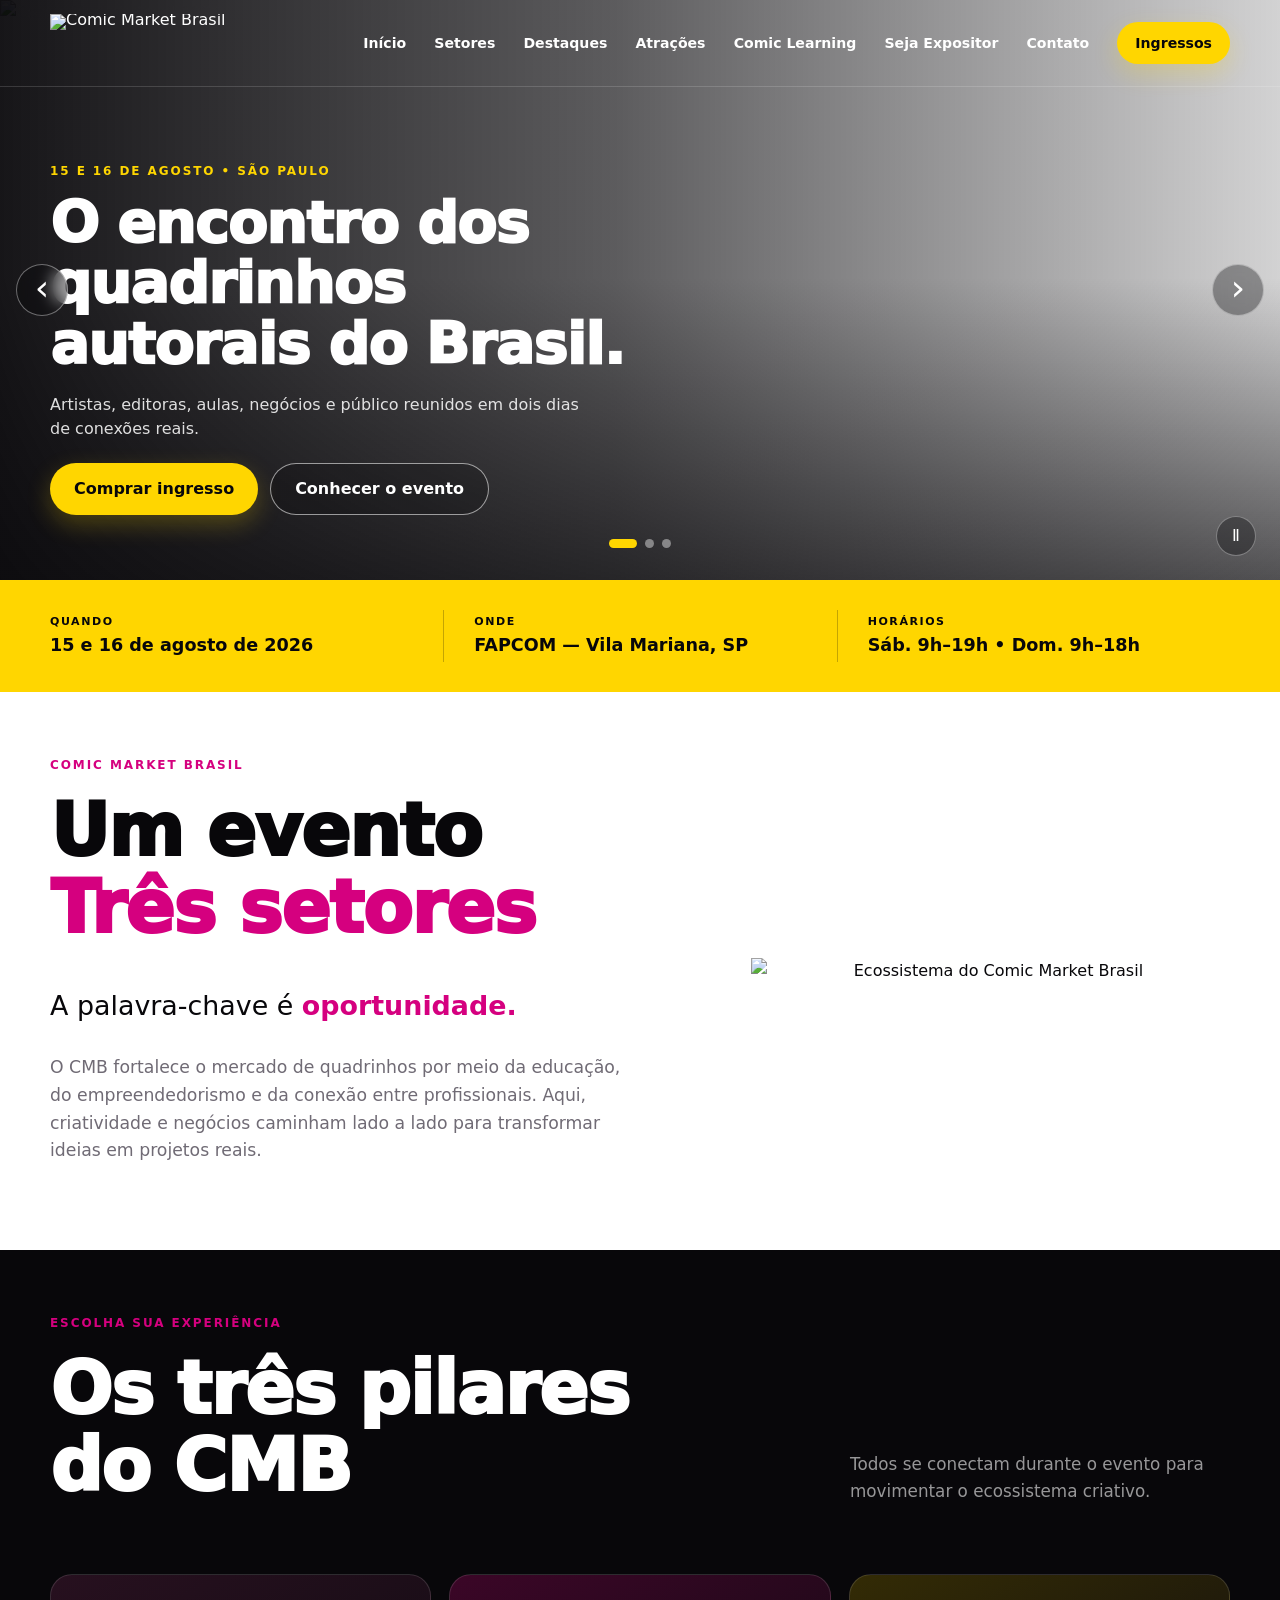
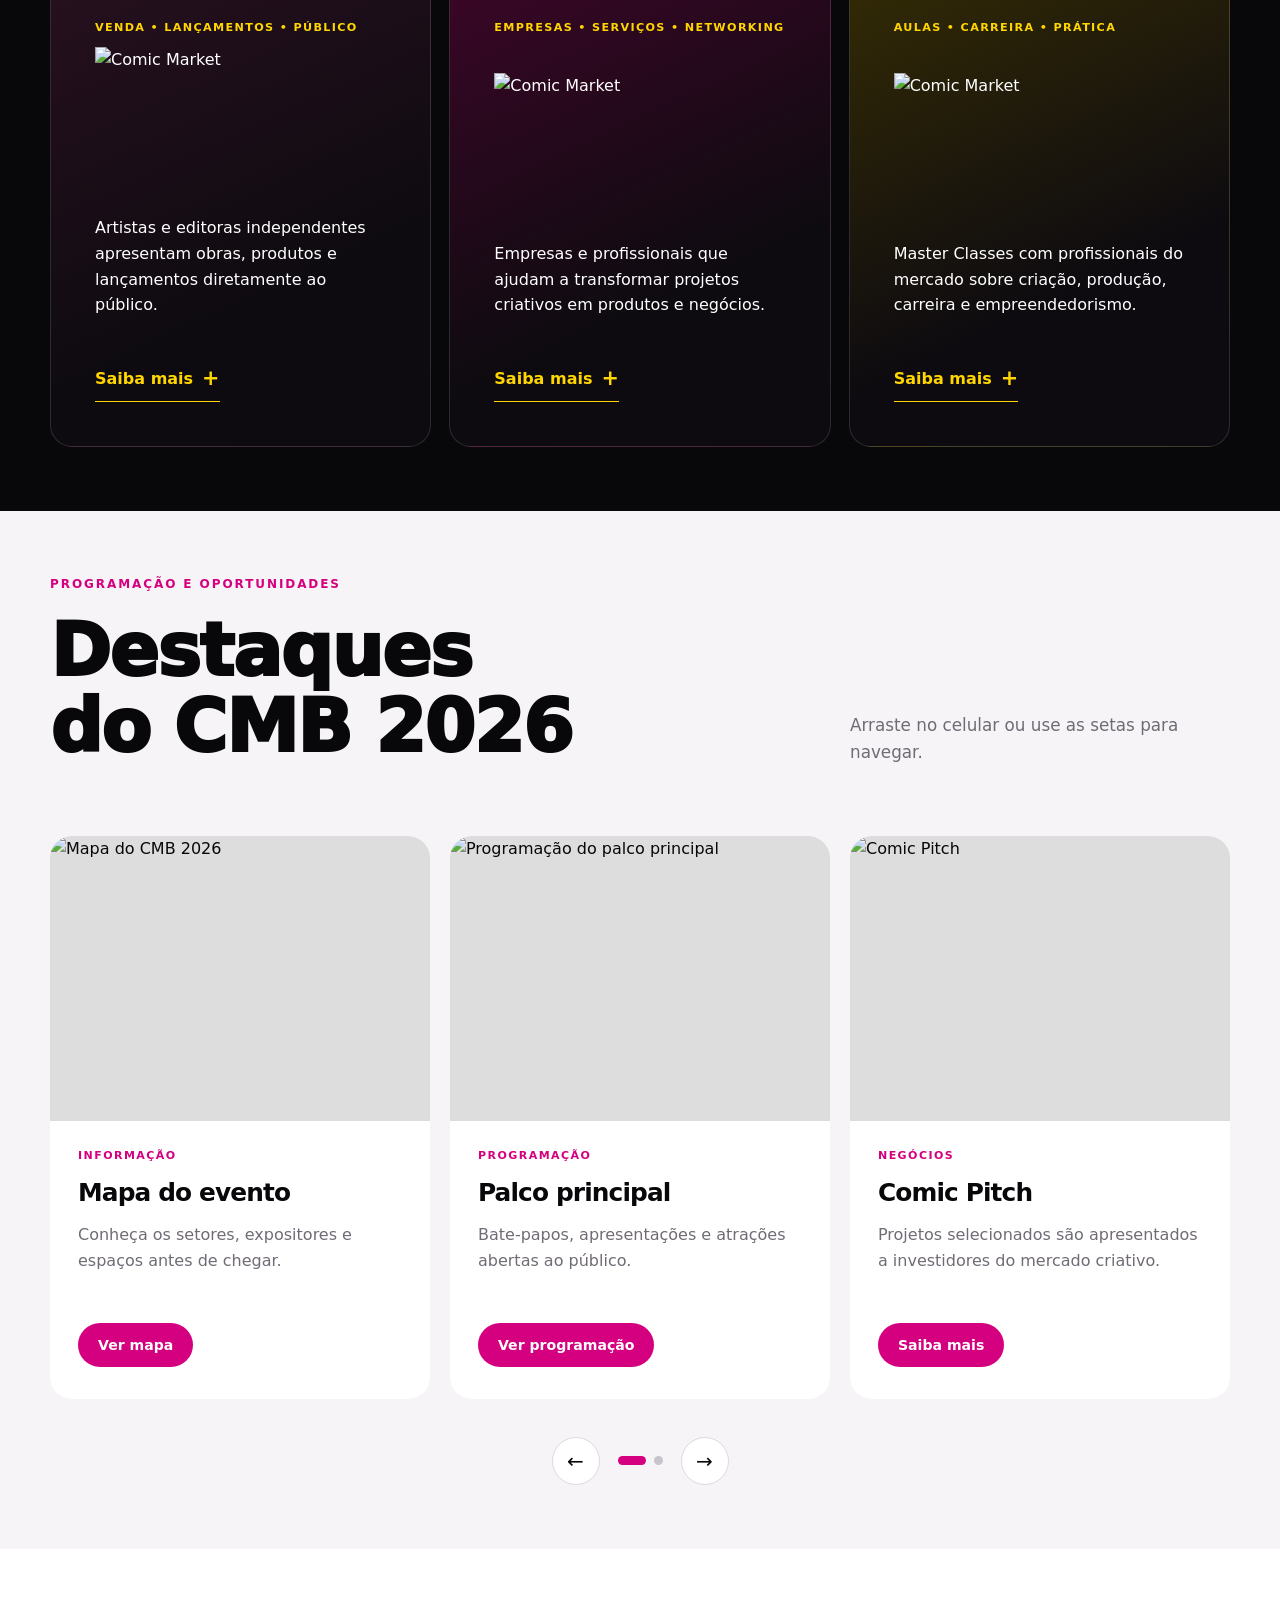
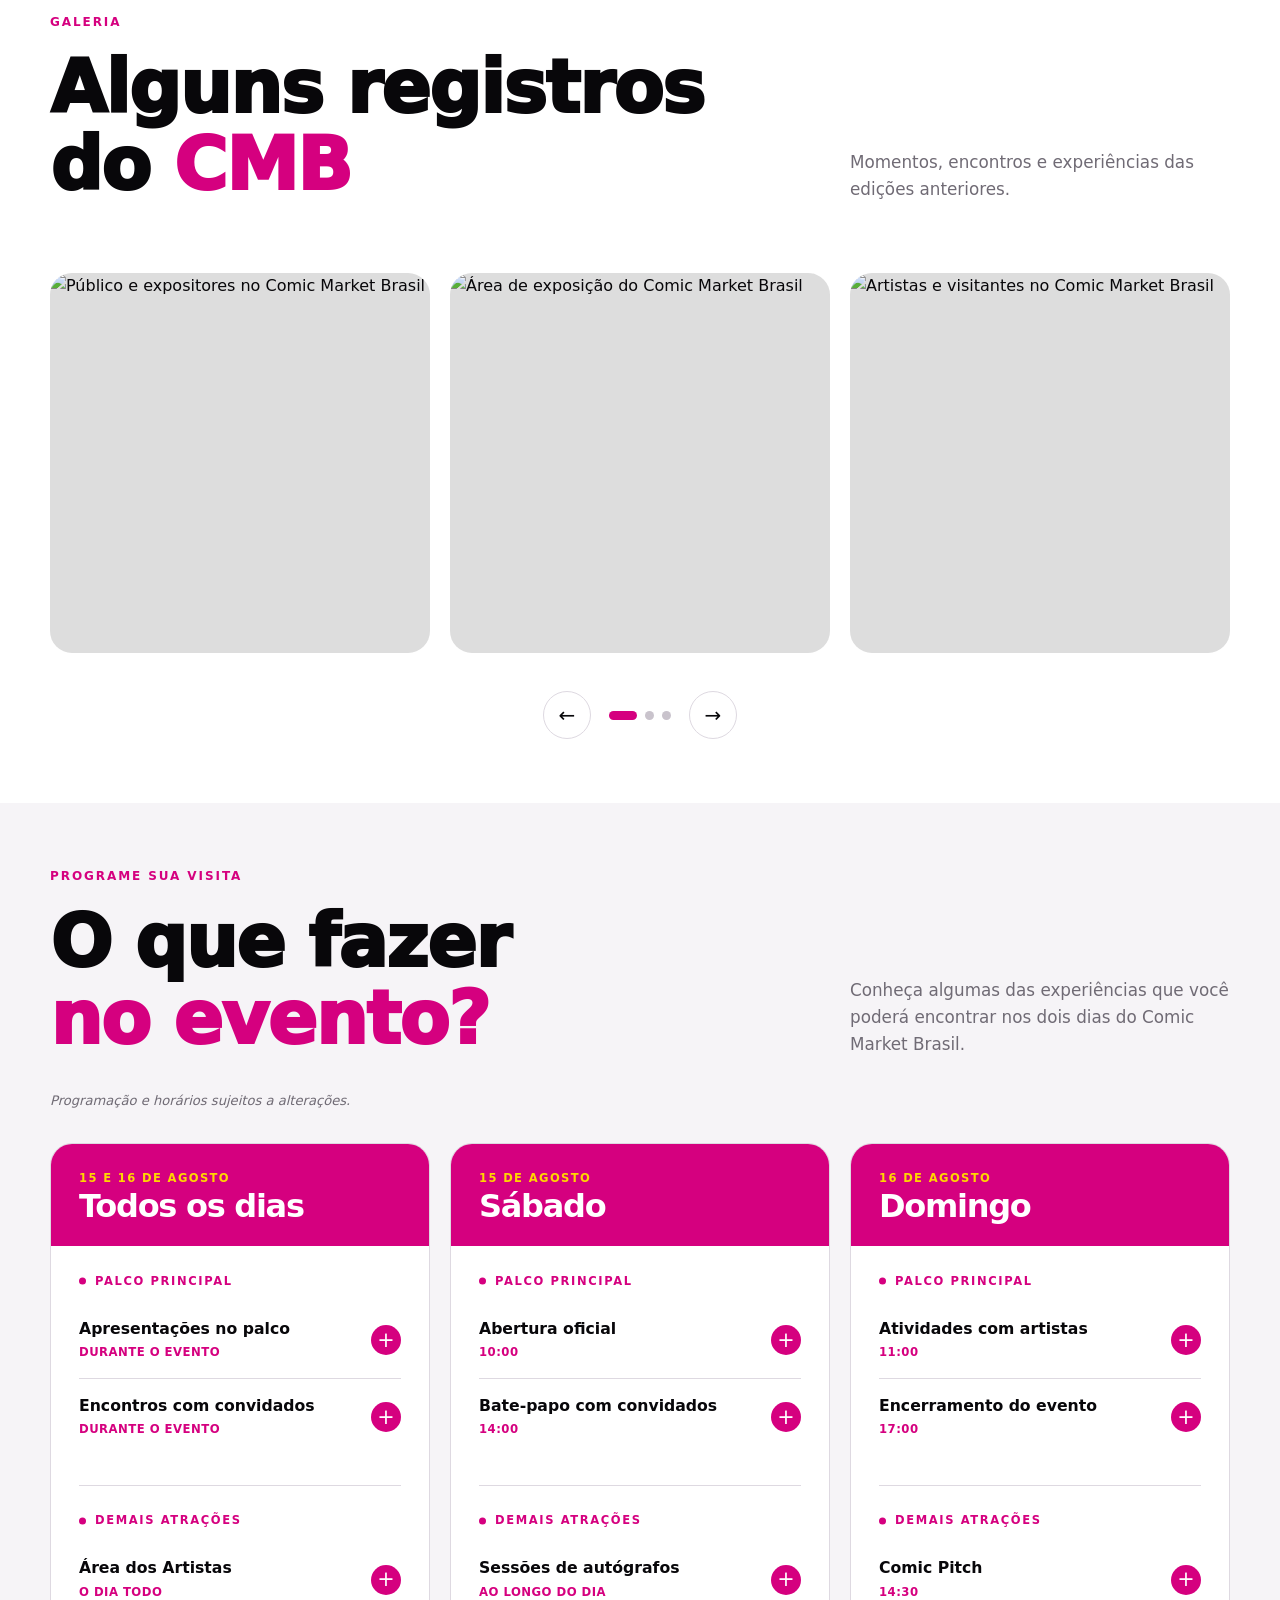
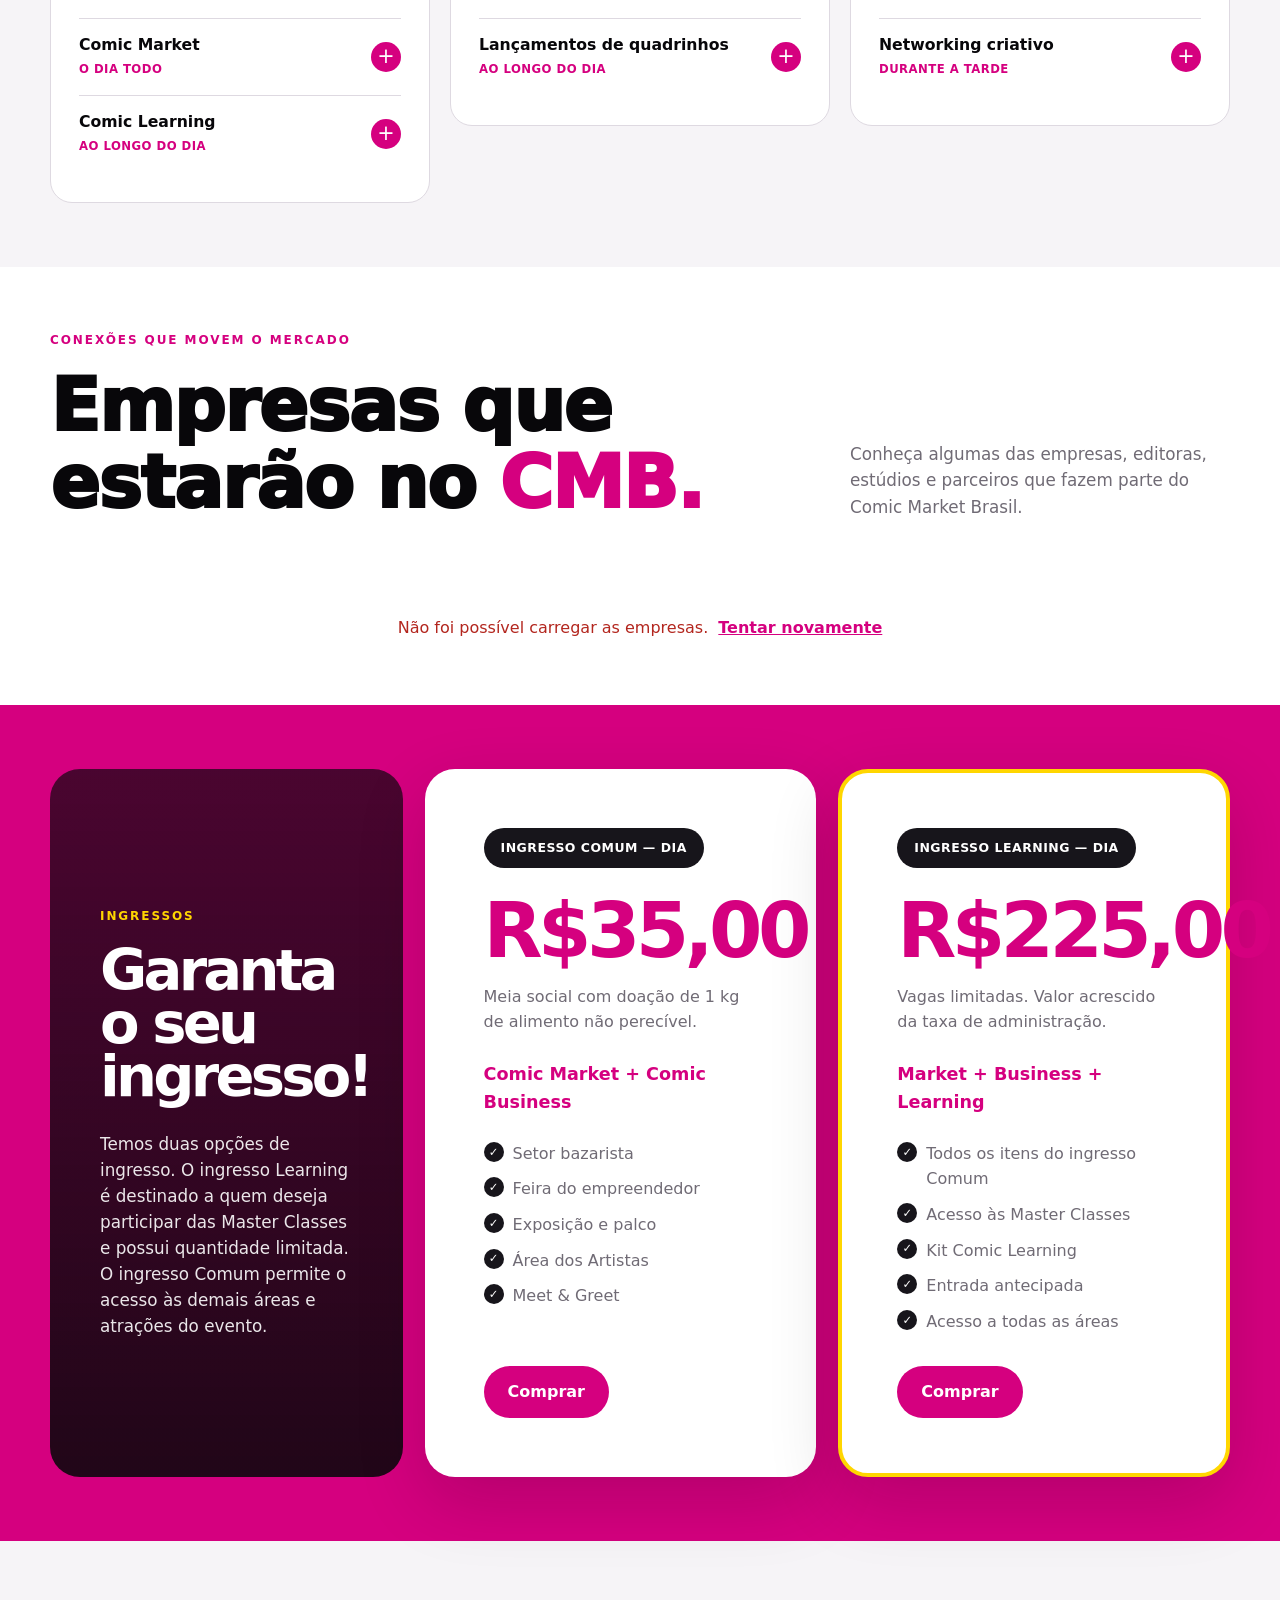
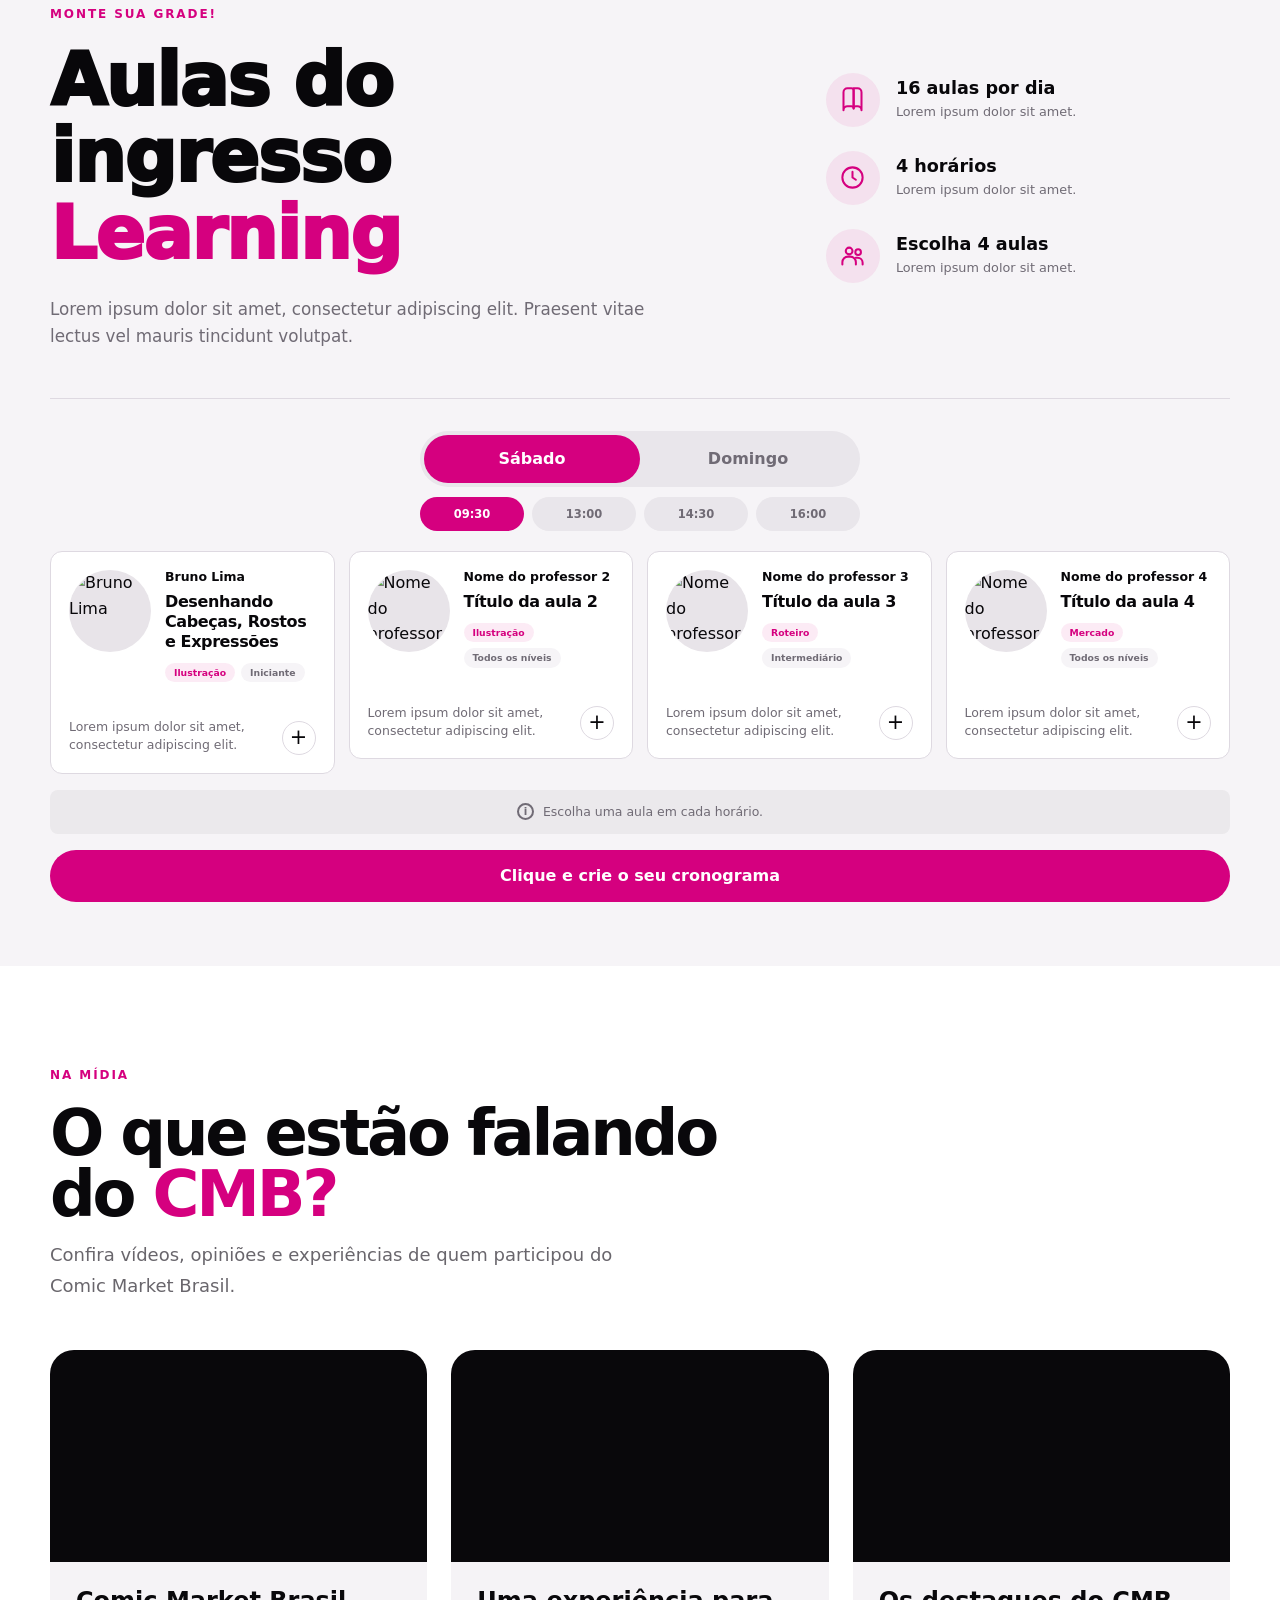
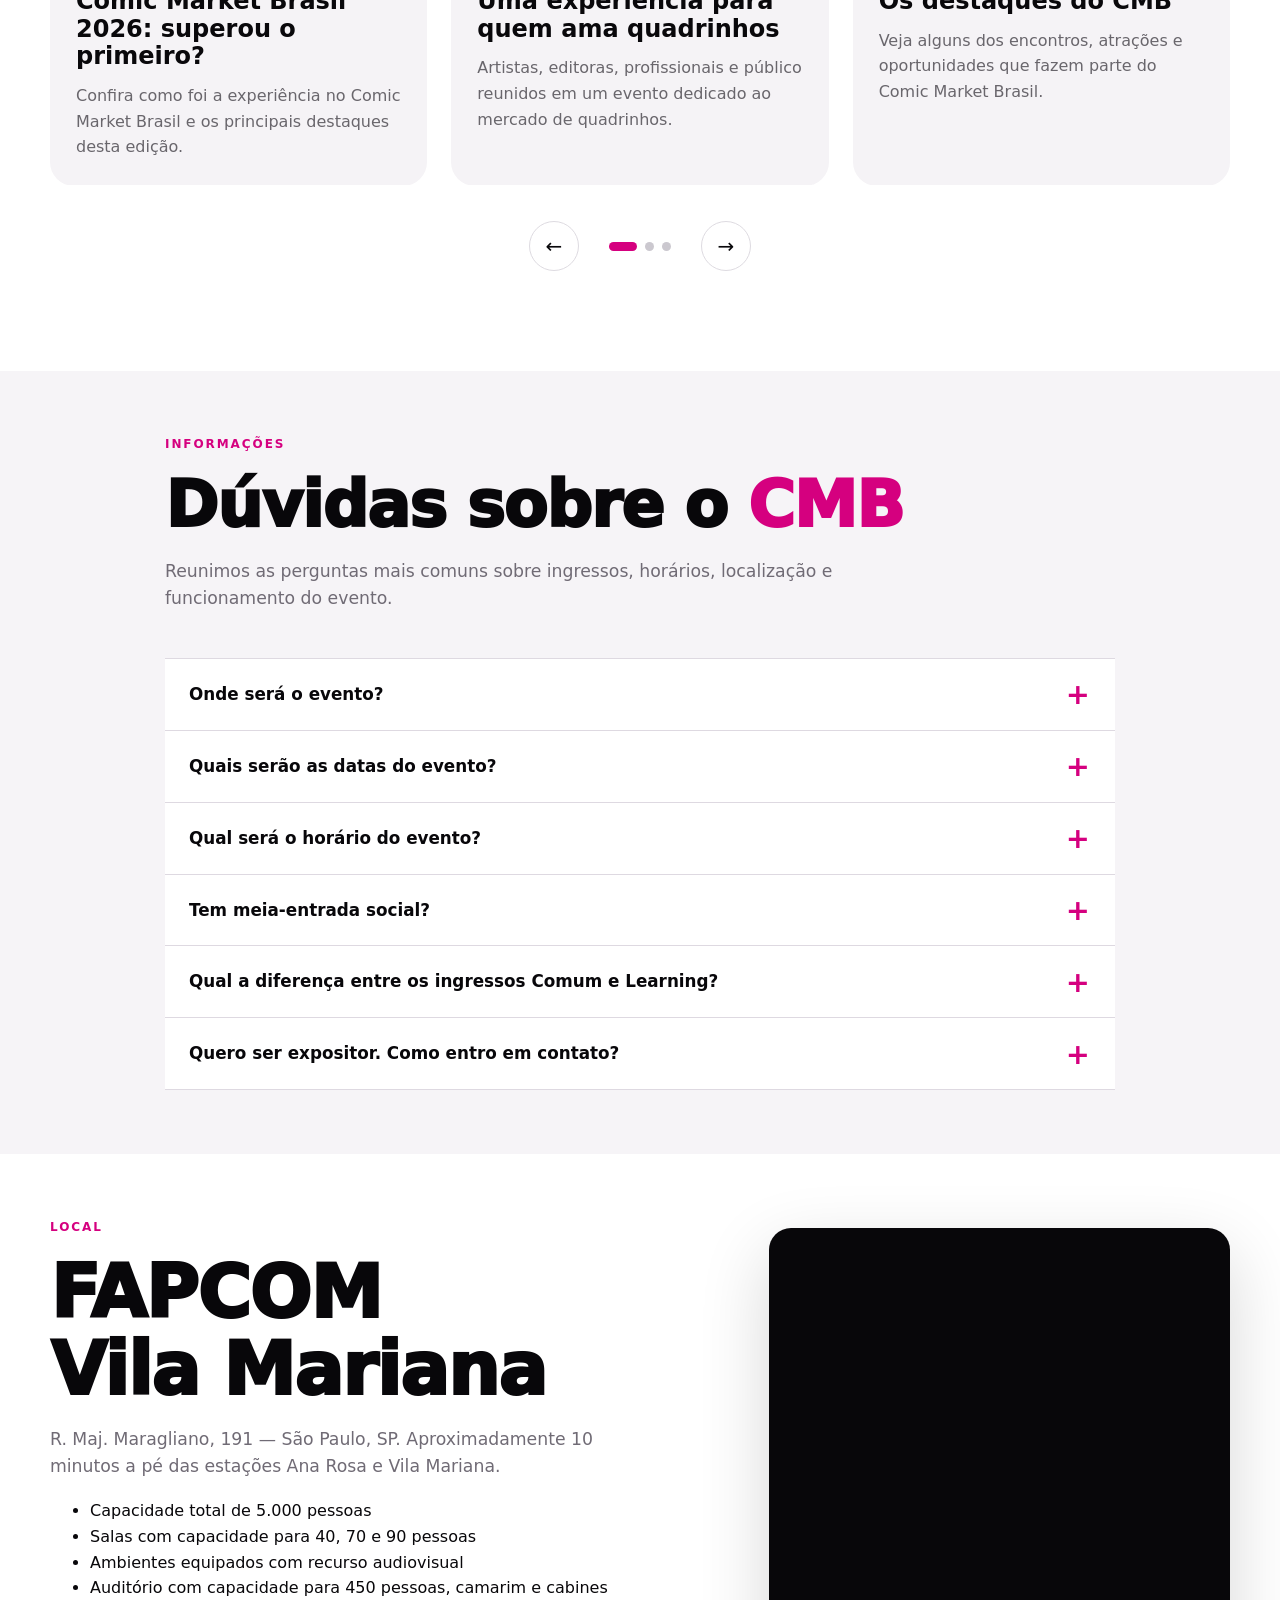
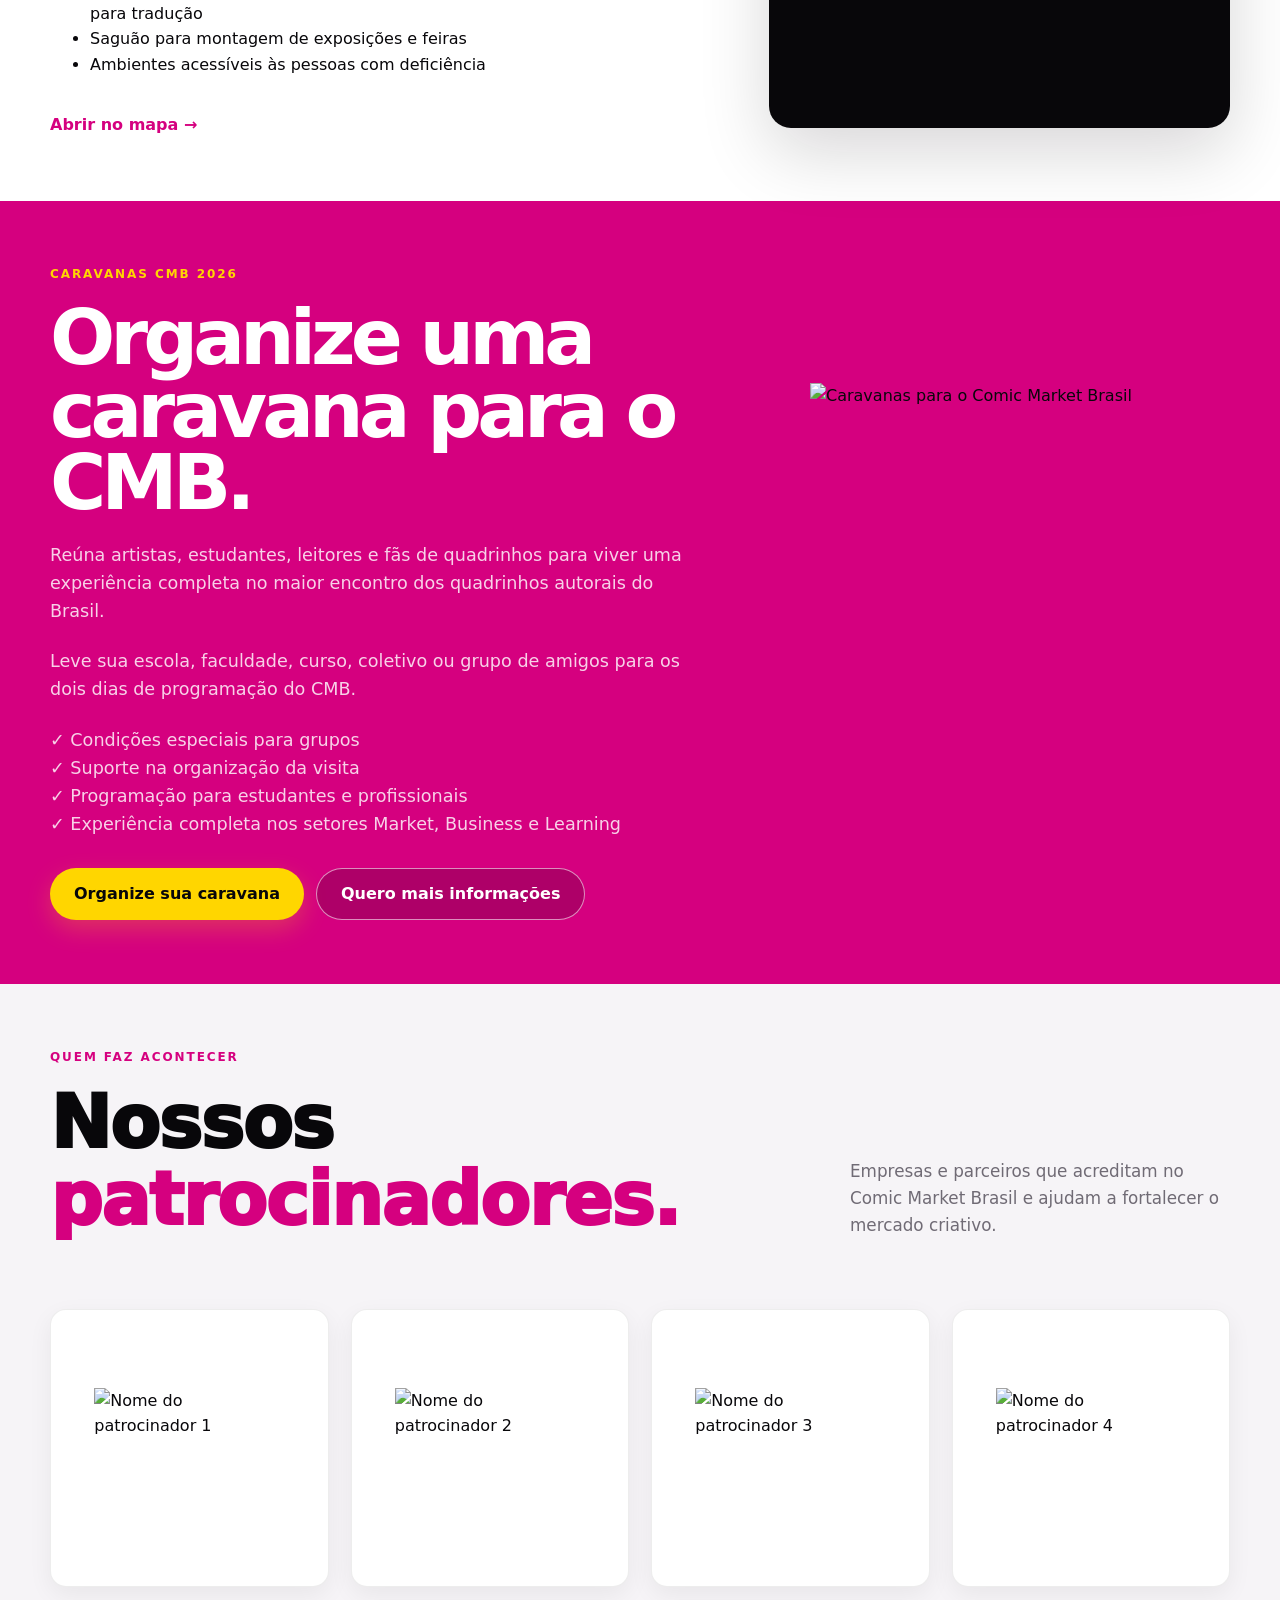
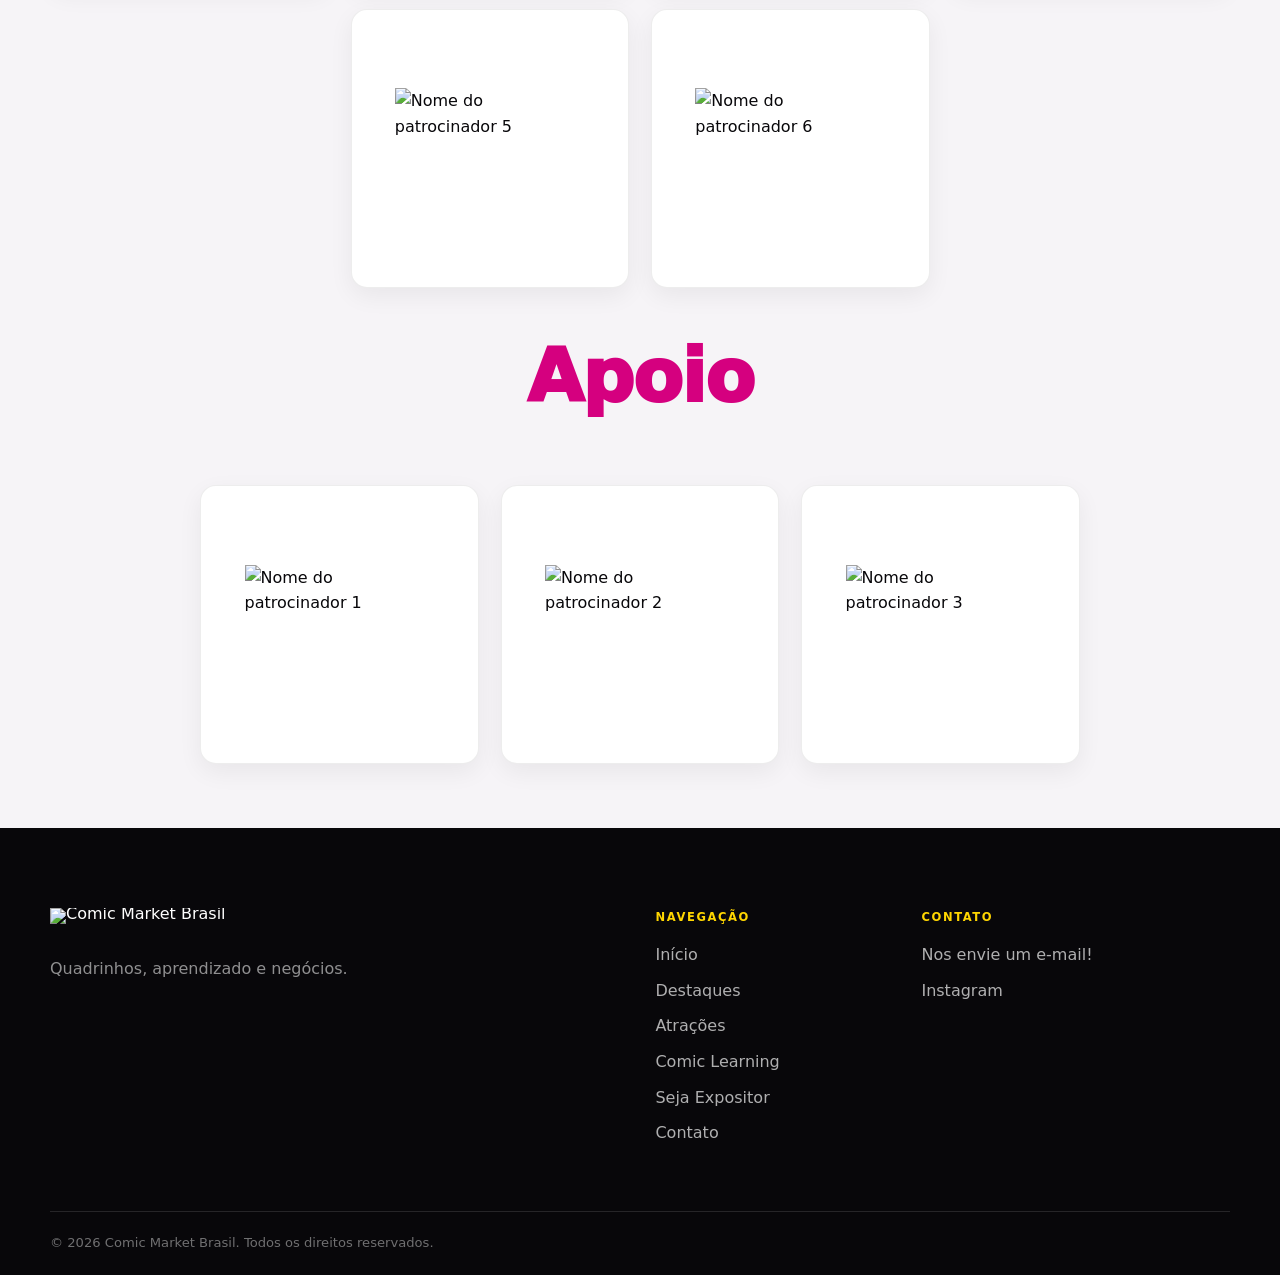
==== commit 97d0ced1: "Update index.html" ====
--- a/index.html
+++ b/index.html
@@ -8,9 +8,9 @@
     <title>Comic Market Brasil 2026</title>
 <link rel="stylesheet" href="style.css" />
 
-<script src="componentes.js" defer></script>
-<script src="script.js" defer></script>
-    <script src="learning.js" defer></script>
+<script src="js/componentes.js" defer></script>
+<script src="js/script.js" defer></script>
+    <script src="js/learning.js" defer></script>
   </head>
   <body>
 <div data-header-placeholder></div>
@@ -936,34 +936,34 @@
         ></div>
       </div>
 
-      <div
-        class="card-carousel-controls"
-        data-companies-controls
-        hidden
-      >
-        <button
-          class="round-arrow"
-          type="button"
-          aria-label="Empresa anterior"
-          data-companies-prev
-        >
-          ←
-        </button>
-
-        <div
-          class="carousel-dots dark-dots"
-          data-companies-dots
-        ></div>
-
-        <button
-          class="round-arrow"
-          type="button"
-          aria-label="Próxima empresa"
-          data-companies-next
-        >
-          →
-        </button>
-      </div>
+     <div
+  class="card-carousel-controls"
+  data-companies-controls
+  hidden
+>
+  <button
+    class="round-arrow"
+    type="button"
+    aria-label="Empresa anterior"
+    data-companies-prev
+  >
+    ←
+  </button>
+
+  <div
+    class="carousel-dots dark-dots"
+    data-companies-dots
+  ></div>
+
+  <button
+    class="round-arrow"
+    type="button"
+    aria-label="Próxima empresa"
+    data-companies-next
+  >
+    →
+  </button>
+</div>
 
       <p
         class="companies-status"
@@ -2057,6 +2057,6 @@
   </section>
 </div>
 
-    <script src="empresas.js" defer></script>
+    <script src="js/empresas.js" defer></script>
   </body>
 </html>
--- a/style.css
+++ b/style.css
@@ -228,7 +228,7 @@
   margin: 0;
   font-size: clamp(3.2rem, 7.8vw, 7.4rem);
   font-weight: 1000;
-  letter-spacing: -0.075em;
+  letter-spacing: -0.02em;
   line-height: 1.05;
   text-wrap: balance;
 }
@@ -309,11 +309,20 @@
 .strip-label { font-size: 0.69rem; font-weight: 900; letter-spacing: 0.14em; text-transform: uppercase; }
 .event-strip strong { font-size: clamp(0.95rem, 1.6vw, 1.1rem); }
 
-.section { padding: clamp(50px, 10vw, 132px) 0; }
+.section {
+  padding: clamp(40px, 5vw, 75px) 0;
+}
+
 .intro-section { background: var(--white); }
 .intro-grid { display: grid; grid-template-columns: 1.1fr 0.9fr; align-items: start; gap: clamp(50px, 9vw, 130px); }
-.section-title { margin: 0; font-size: clamp(2.55rem, 5.7vw, 5.8rem); font-weight: 1000; letter-spacing: -0.065em; line-height: 0.93; text-wrap: balance; }
-.section-title span { color: var(--magenta); }
+.section-title {
+  margin: 0;
+  font-size: clamp(2.55rem, 5.7vw, 5.8rem);
+  font-weight: 1000;
+  letter-spacing: -0.02em;
+  line-height: 1.05;
+  text-wrap: balance;
+}.section-title span { color: var(--magenta); }
 .intro-copy { padding-bottom: 4px; }
 .intro-copy p { color: var(--gray); font-size: 1.08rem; }
 .intro-copy .lead { margin-top: 0; color: var(--black); font-size: clamp(1.35rem, 2.1vw, 1.75rem); }
@@ -391,7 +400,16 @@
 /* PÁGINAS INTERNAS */
 .inner-page { padding-top: 0px; }
 .inner-hero { padding: clamp(90px, 12vw, 155px) 0; color: var(--white); background: radial-gradient(circle at 85% 20%, rgba(213, 0, 127, 0.5), transparent 35%), var(--black); }
-.inner-hero h1 { margin: 0; font-size: clamp(3.2rem, 7.5vw, 7rem); font-weight: 1000; letter-spacing: -0.072em; line-height: 0.91; text-wrap: balance; }
+
+.inner-hero h1 {
+  margin: 0;
+  font-size: clamp(3.2rem, 7.5vw, 7rem);
+  font-weight: 1000;
+  letter-spacing: -0.02em;
+  line-height: 1.05;
+  text-wrap: balance;
+}
+
 .inner-hero p:last-child { max-width: 700px; margin: 28px 0 0; color: rgba(255, 255, 255, 0.7); font-size: 1.15rem; }
 .blank-content { min-height: 500px; }
 .editable-placeholder { padding: clamp(35px, 6vw, 65px); border: 2px dashed var(--line); border-radius: var(--radius); }
@@ -699,8 +717,8 @@
   margin: 0 0 18px;
   font-size: clamp(2.7rem, 5vw, 5rem);
   font-weight: 1000;
-  line-height: 0.95;
-  letter-spacing: -0.06em;
+  line-height: 1.05;
+  letter-spacing: -0.02em;
 }
 
 .faq-title span {
@@ -972,8 +990,12 @@
     background: linear-gradient(0deg, rgba(8, 7, 10, 0.96) 5%, rgba(8, 7, 10, 0.65) 62%, rgba(8, 7, 10, 0.25));
   }
 
-  .hero-content h1,
-  .hero-content h2 { font-size: clamp(2.75rem, 13.2vw, 4.3rem); }
+.hero-content h1,
+.hero-content h2 {
+  font-size: clamp(2.75rem, 13.2vw, 4.3rem);
+  letter-spacing: -0.02em;
+  line-height: 1.05;
+}
 
   .hero-content > p:not(.eyebrow) {
     margin: 20px 0 24px;
@@ -1095,8 +1117,9 @@
   /* Páginas internas */
   .inner-page { padding-top: 0px; }
   .inner-hero { padding: 82px 0; }
-  .inner-hero h1 { font-size: clamp(2.85rem, 13vw, 4.5rem); }
-
+.inner-hero h1 {
+  font-size: clamp(2.85rem, 13vw, 4.5rem);
+}
   /* Lightbox */
   .image-modal { padding: 16px; }
   .image-modal-content { max-width: 96vw; max-height: 82vh; }
@@ -2935,75 +2958,230 @@
    EMPRESAS NO CMB
    ========================================================= */
 
-.companies-carousel {
-  --per-view: 4;
-}
-
-.company-item {
+#empresas-cmb .companies-carousel {
+  --per-view: 5;
+  --gap: 18px;
+
+  width: 100%;
   min-width: 0;
-}
-
-.company-logo-box {
+  max-width: 100%;
+}
+
+#empresas-cmb .companies-carousel .carousel-viewport {
+  box-sizing: border-box;
+  width: 100%;
+  max-width: 100%;
+  margin: 0;
+  padding: 0;
+  overflow: hidden;
+  cursor: grab;
+  touch-action: pan-y pinch-zoom;
+}
+
+#empresas-cmb .companies-carousel .carousel-track {
+  display: flex;
+  flex-flow: row nowrap;
+  width: 100%;
+  gap: var(--gap);
+  transform: translate3d(0, 0, 0);
+  transition: transform 650ms cubic-bezier(0.22, 1, 0.36, 1);
+  will-change: transform;
+}
+
+#empresas-cmb .company-item {
+  box-sizing: border-box;
+  min-width: 0;
+  flex-shrink: 0;
+  margin: 0;
+}
+
+#empresas-cmb .company-logo-box {
+  box-sizing: border-box;
   display: grid;
-  min-height: 190px;
+  width: 100%;
+  min-height: 170px;
   place-items: center;
-  padding: 24px;
+  padding: 20px;
   overflow: hidden;
   background: var(--white);
   border: 1px solid var(--line);
   border-radius: var(--radius);
 }
 
-.company-logo-box img {
+#empresas-cmb .company-logo-box img {
   display: block;
   width: 100%;
-  max-width: 180px;
-  height: 115px;
+  max-width: 150px;
+  height: 110px;
   object-fit: contain;
-}
-
-.company-item p {
-  margin: 14px 4px 0;
+  user-select: none;
+  pointer-events: none;
+  -webkit-user-drag: none;
+}
+
+#empresas-cmb .company-item p {
+  box-sizing: border-box;
+  width: 100%;
+  margin: 12px 0 0;
   color: var(--black);
-  font-size: 0.85rem;
+  font-size: 0.8rem;
   font-weight: 800;
   line-height: 1.3;
   text-align: center;
 }
 
-.companies-status {
+#empresas-cmb .companies-status {
   margin: 24px 0 0;
   color: var(--gray);
   text-align: center;
 }
 
-.companies-status.is-error {
+#empresas-cmb .companies-status.is-error {
   color: #b3261e;
 }
 
-@media (max-width: 900px) {
-  .companies-carousel {
+#empresas-cmb .companies-status button {
+  margin-left: 5px;
+  padding: 0;
+  color: var(--magenta);
+  background: transparent;
+  border: 0;
+  font: inherit;
+  font-weight: 800;
+  text-decoration: underline;
+  cursor: pointer;
+}
+
+#empresas-cmb .card-carousel-controls {
+  display: flex;
+  flex-wrap: wrap;
+  align-items: center;
+  justify-content: center;
+  gap: 18px;
+  margin-top: 38px;
+}
+
+#empresas-cmb .round-arrow {
+  flex: 0 0 48px;
+}
+
+#empresas-cmb .carousel-dots {
+  display: flex;
+  flex-wrap: wrap;
+  align-items: center;
+  justify-content: center;
+  max-width: 55%;
+  gap: 8px;
+}
+
+#empresas-cmb .company-image-fallback {
+  color: var(--gray);
+  font-size: 0.85rem;
+  text-align: center;
+}
+
+#empresas-cmb .companies-carousel.is-dragging {
+  cursor: grabbing;
+  user-select: none;
+}
+
+#empresas-cmb .companies-carousel.is-dragging .carousel-viewport {
+  cursor: grabbing;
+}
+
+#empresas-cmb .companies-carousel.is-dragging .carousel-track {
+  transition: none;
+}
+
+#empresas-cmb [hidden] {
+  display: none !important;
+}
+
+/* Tablet: 3 cards */
+@media (max-width: 1000px) {
+  #empresas-cmb .companies-carousel {
     --per-view: 3;
   }
 }
 
+/* Mobile: 1 card com respiro lateral */
 @media (max-width: 700px) {
-  .companies-carousel {
-    --per-view: 2;
-  }
-
-  .company-logo-box {
-    min-height: 145px;
-    padding: 16px;
-    border-radius: 12px;
-  }
-
-  .company-logo-box img {
-    max-width: 125px;
-    height: 92px;
-  }
-
-  .company-item p {
-    font-size: 0.76rem;
-  }
-}
+  #empresas-cmb .companies-carousel {
+    --per-view: 1;
+    --gap: 14px;
+  }
+
+  #empresas-cmb .companies-carousel .carousel-viewport {
+    padding-right: 12px;
+    padding-left: 12px;
+  }
+
+  #empresas-cmb .company-logo-box {
+    min-height: 190px;
+    padding: 22px;
+  }
+
+  #empresas-cmb .company-logo-box img {
+    max-width: 180px;
+    height: 130px;
+  }
+
+  #empresas-cmb .company-item p {
+    font-size: 0.85rem;
+  }
+
+  #empresas-cmb .card-carousel-controls {
+    gap: 14px;
+    margin-top: 28px;
+  }
+}
+
+@media (prefers-reduced-motion: reduce) {
+  #empresas-cmb .companies-carousel .carousel-track {
+    transition: none;
+  }
+}
+
+/* =========================================
+   CARROSSEL PRINCIPAL — DESKTOP
+   ========================================= */
+
+@media (min-width: 701px) {
+
+  /* Altura do carrossel */
+  .hero,
+  .hero-carousel,
+  .hero-carousel .carousel-viewport,
+  .hero-carousel .carousel-track,
+  .hero-slide {
+    min-height: 580px;
+  }
+
+  /* Espaçamento interno */
+  .hero-slide {
+    padding: 110px 0 65px;
+  }
+
+  /* Título principal */
+  .hero-content h1,
+  .hero-content h2 {
+    max-width: 650px;
+    font-size: clamp(2.8rem, 4.5vw, 5rem);
+    letter-spacing: -0.02em;
+    line-height: 1.05;
+  }
+
+  /* Texto abaixo do título */
+  .hero-content > p:not(.eyebrow) {
+    max-width: 550px;
+    margin: 18px 0 22px;
+    font-size: 1rem;
+    line-height: 1.5;
+  }
+
+  /* Texto amarelo acima do título */
+  .hero-content .eyebrow {
+    margin-bottom: 12px;
+  }
+
+}
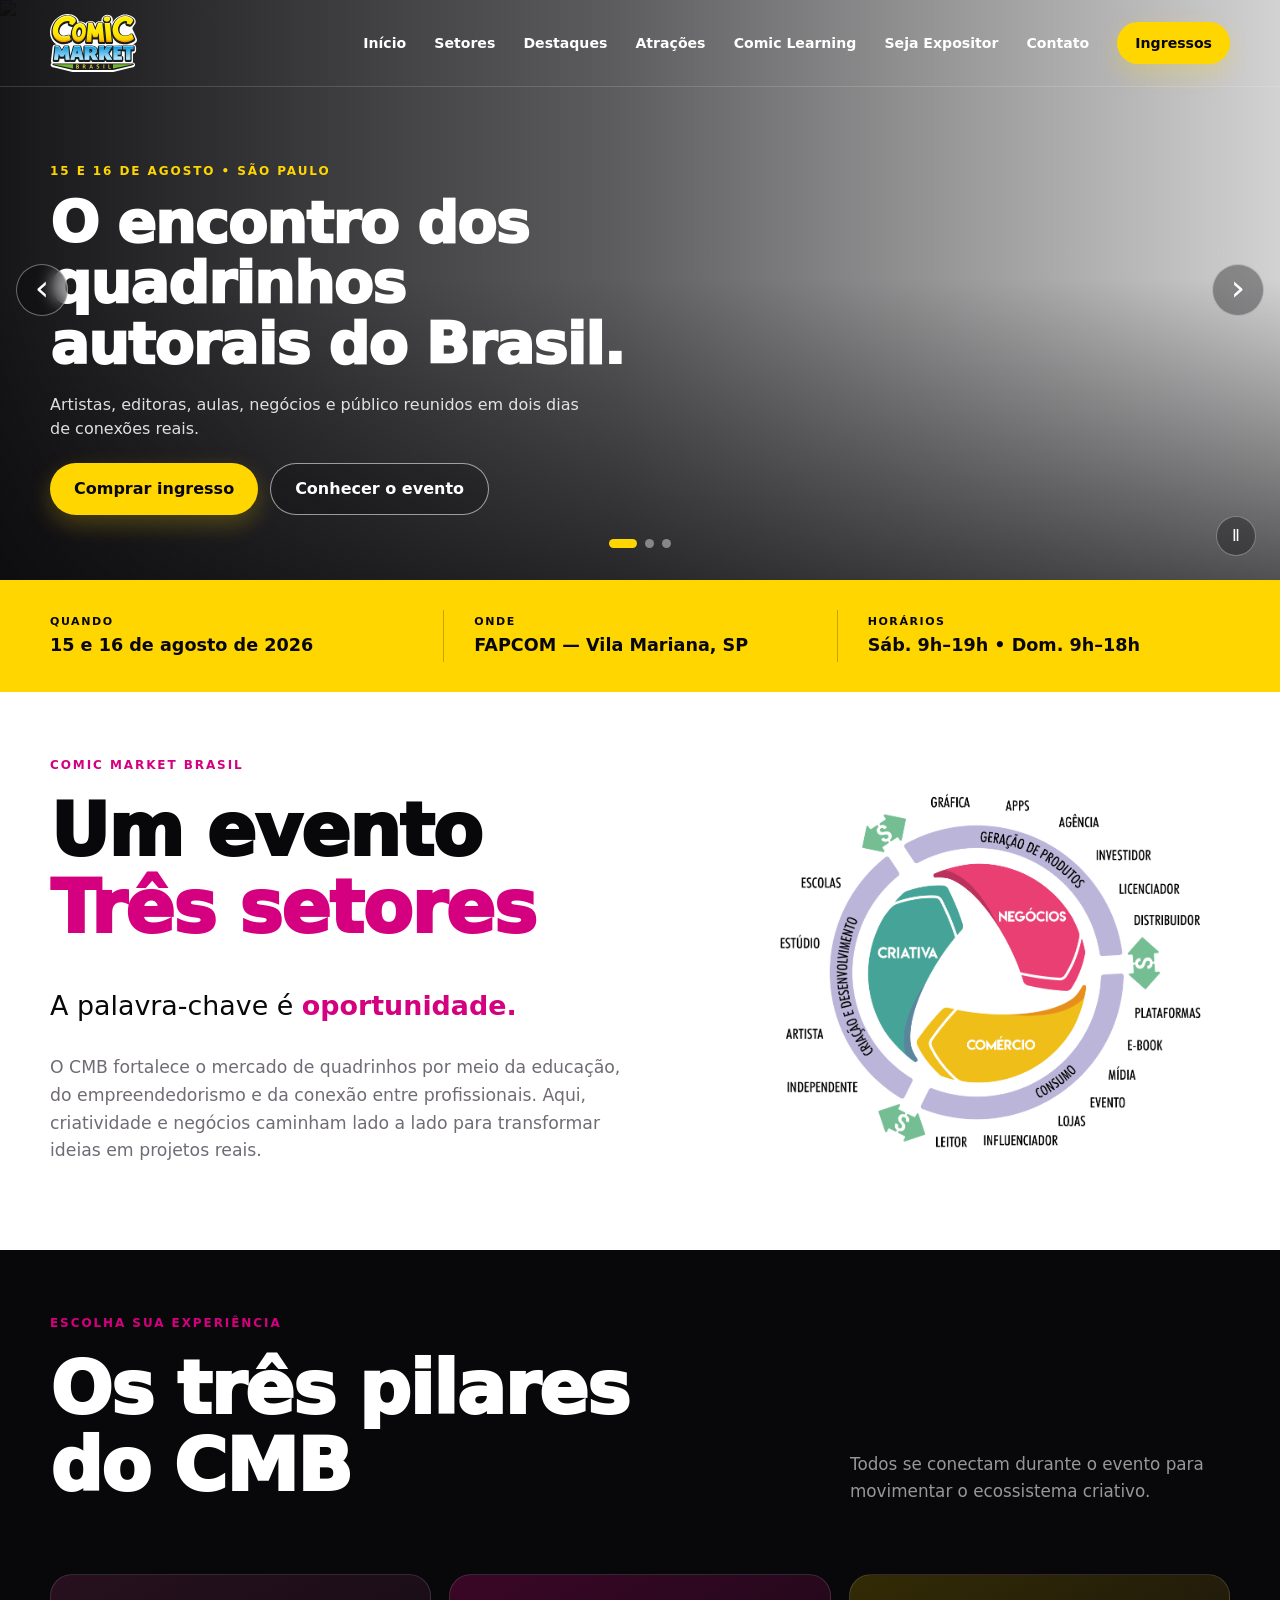
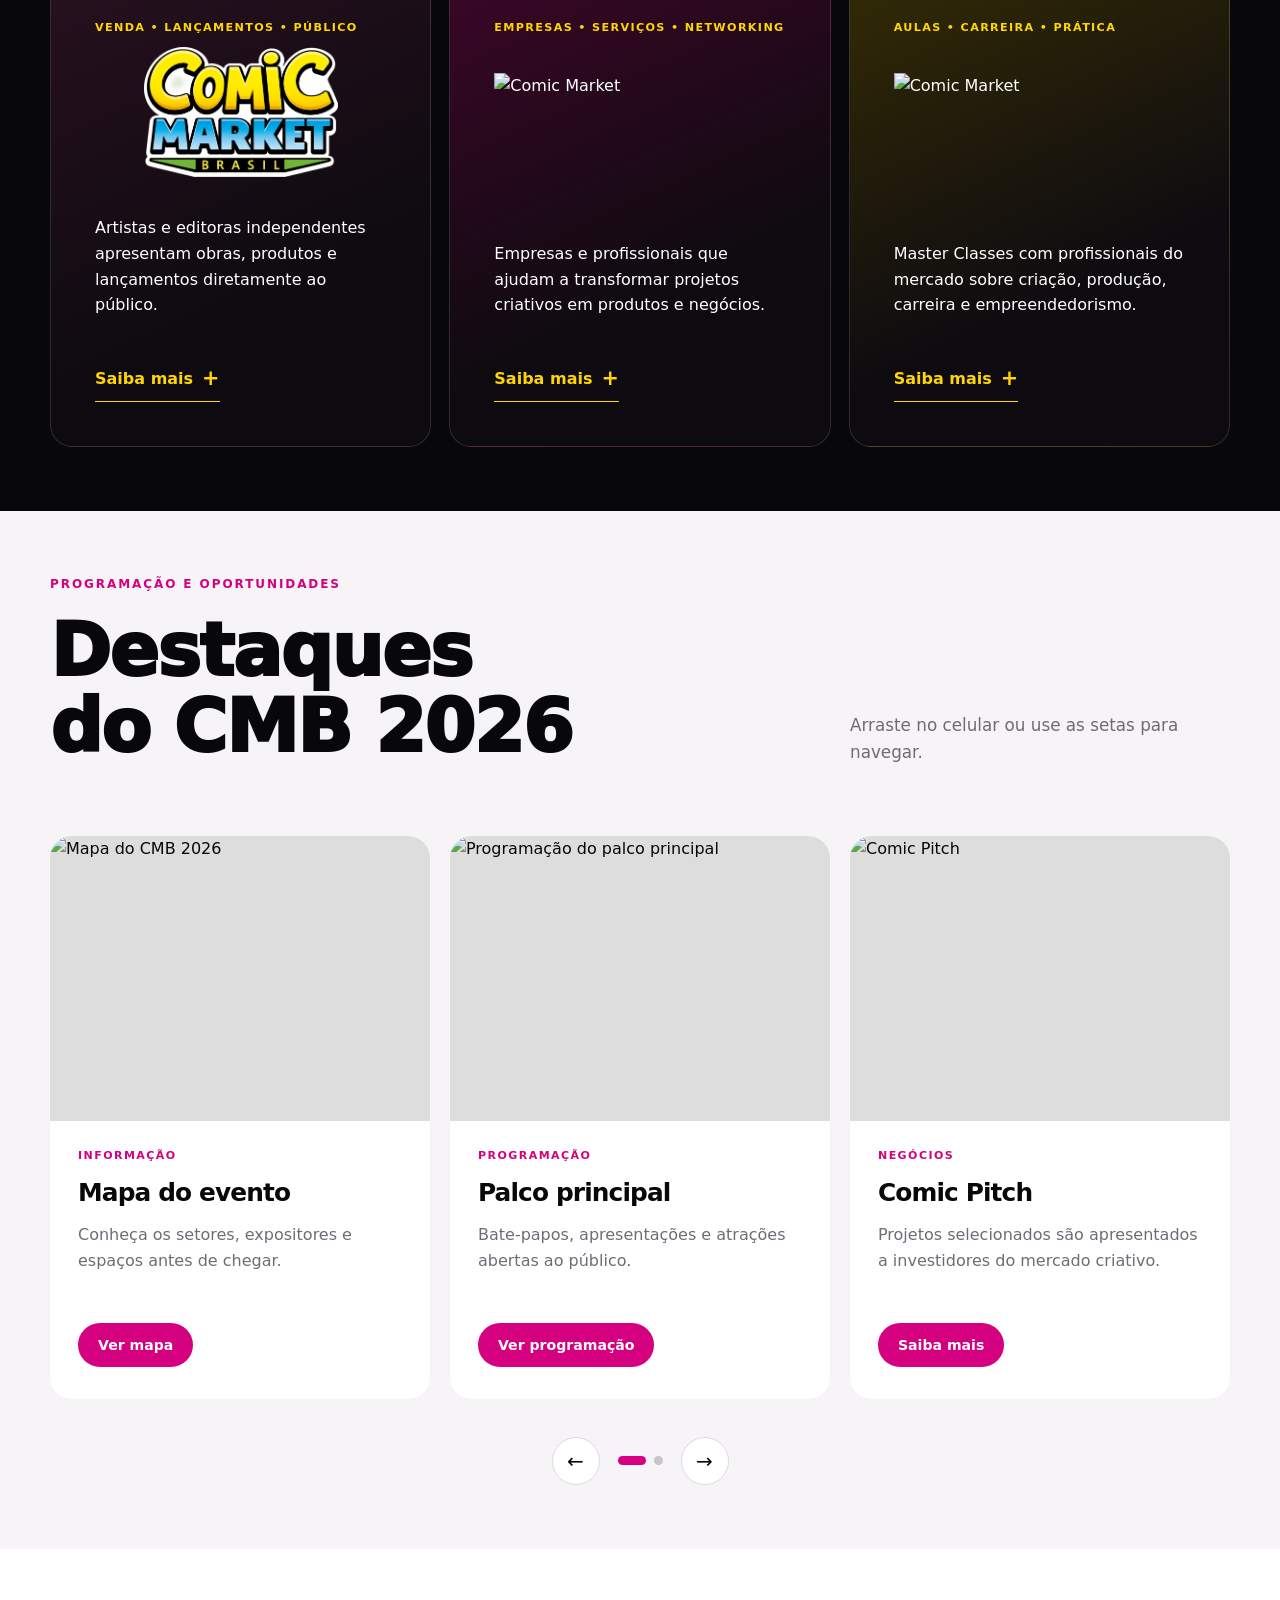
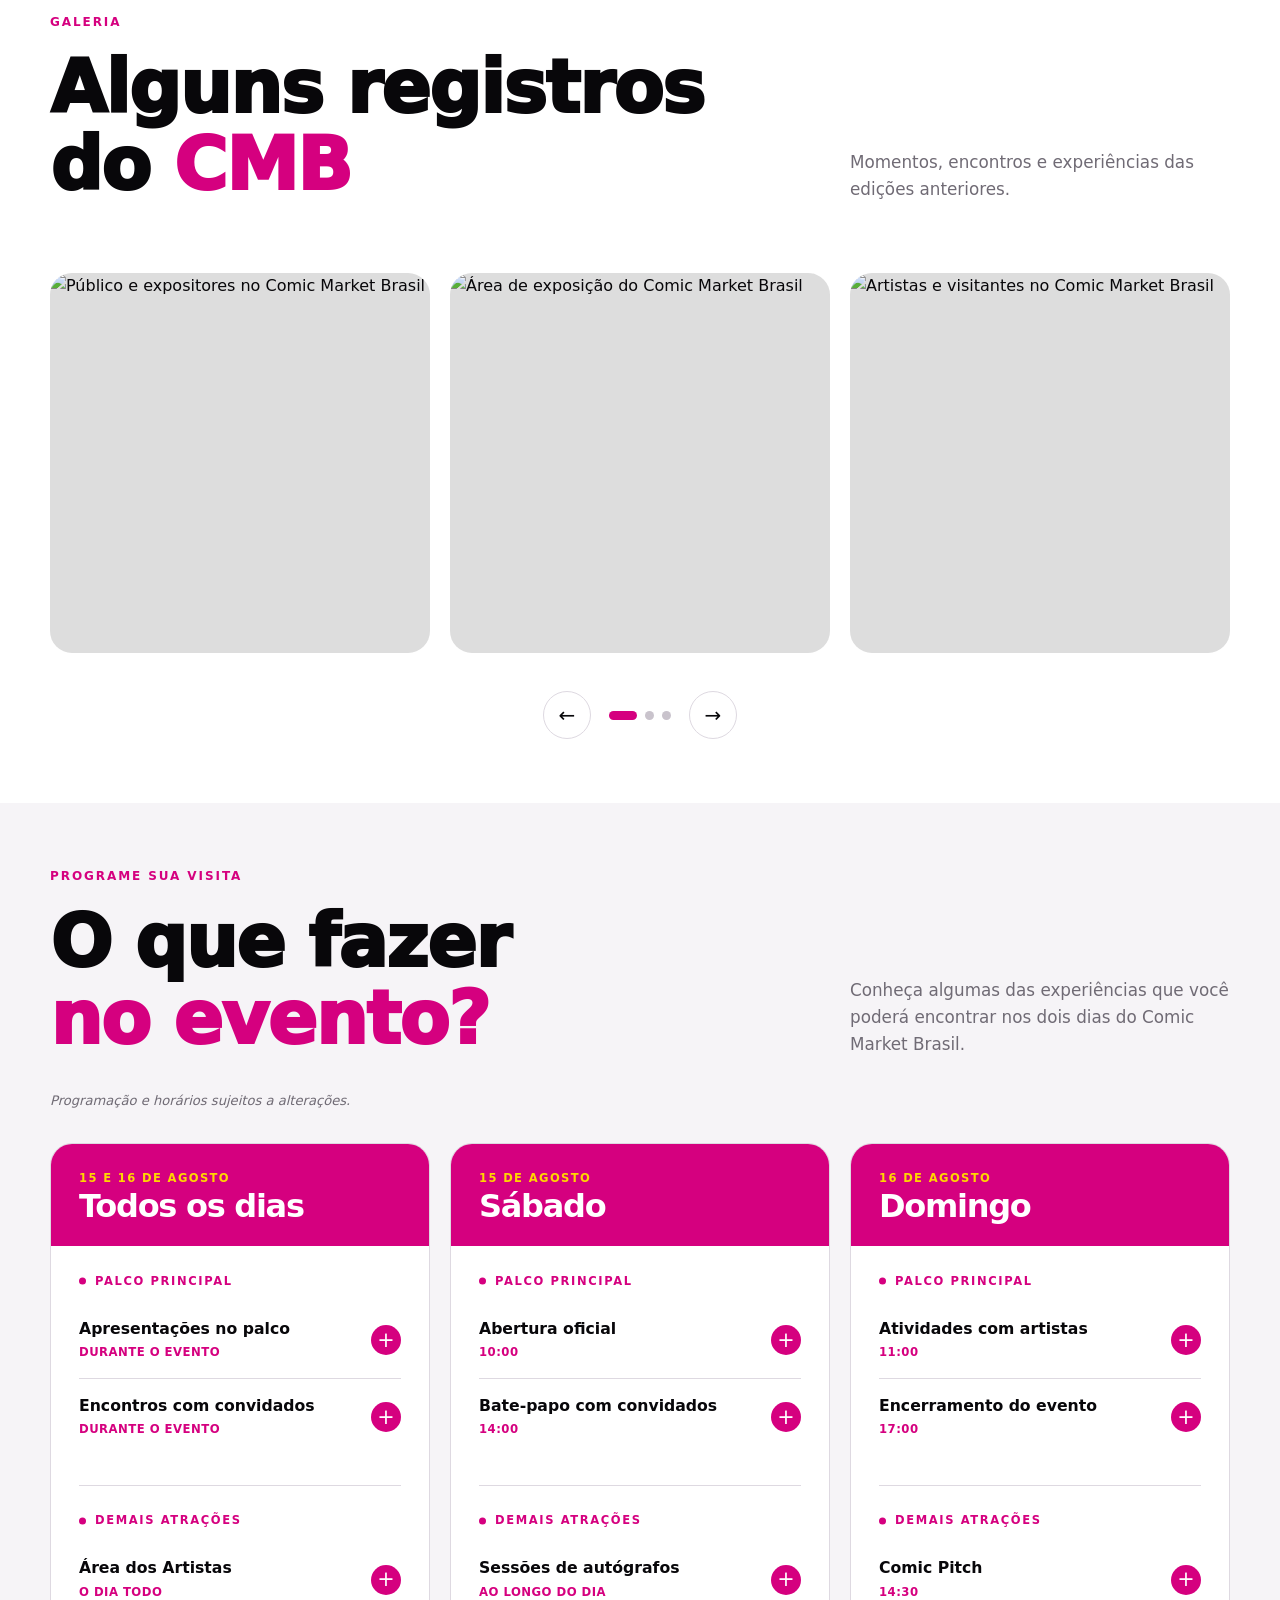
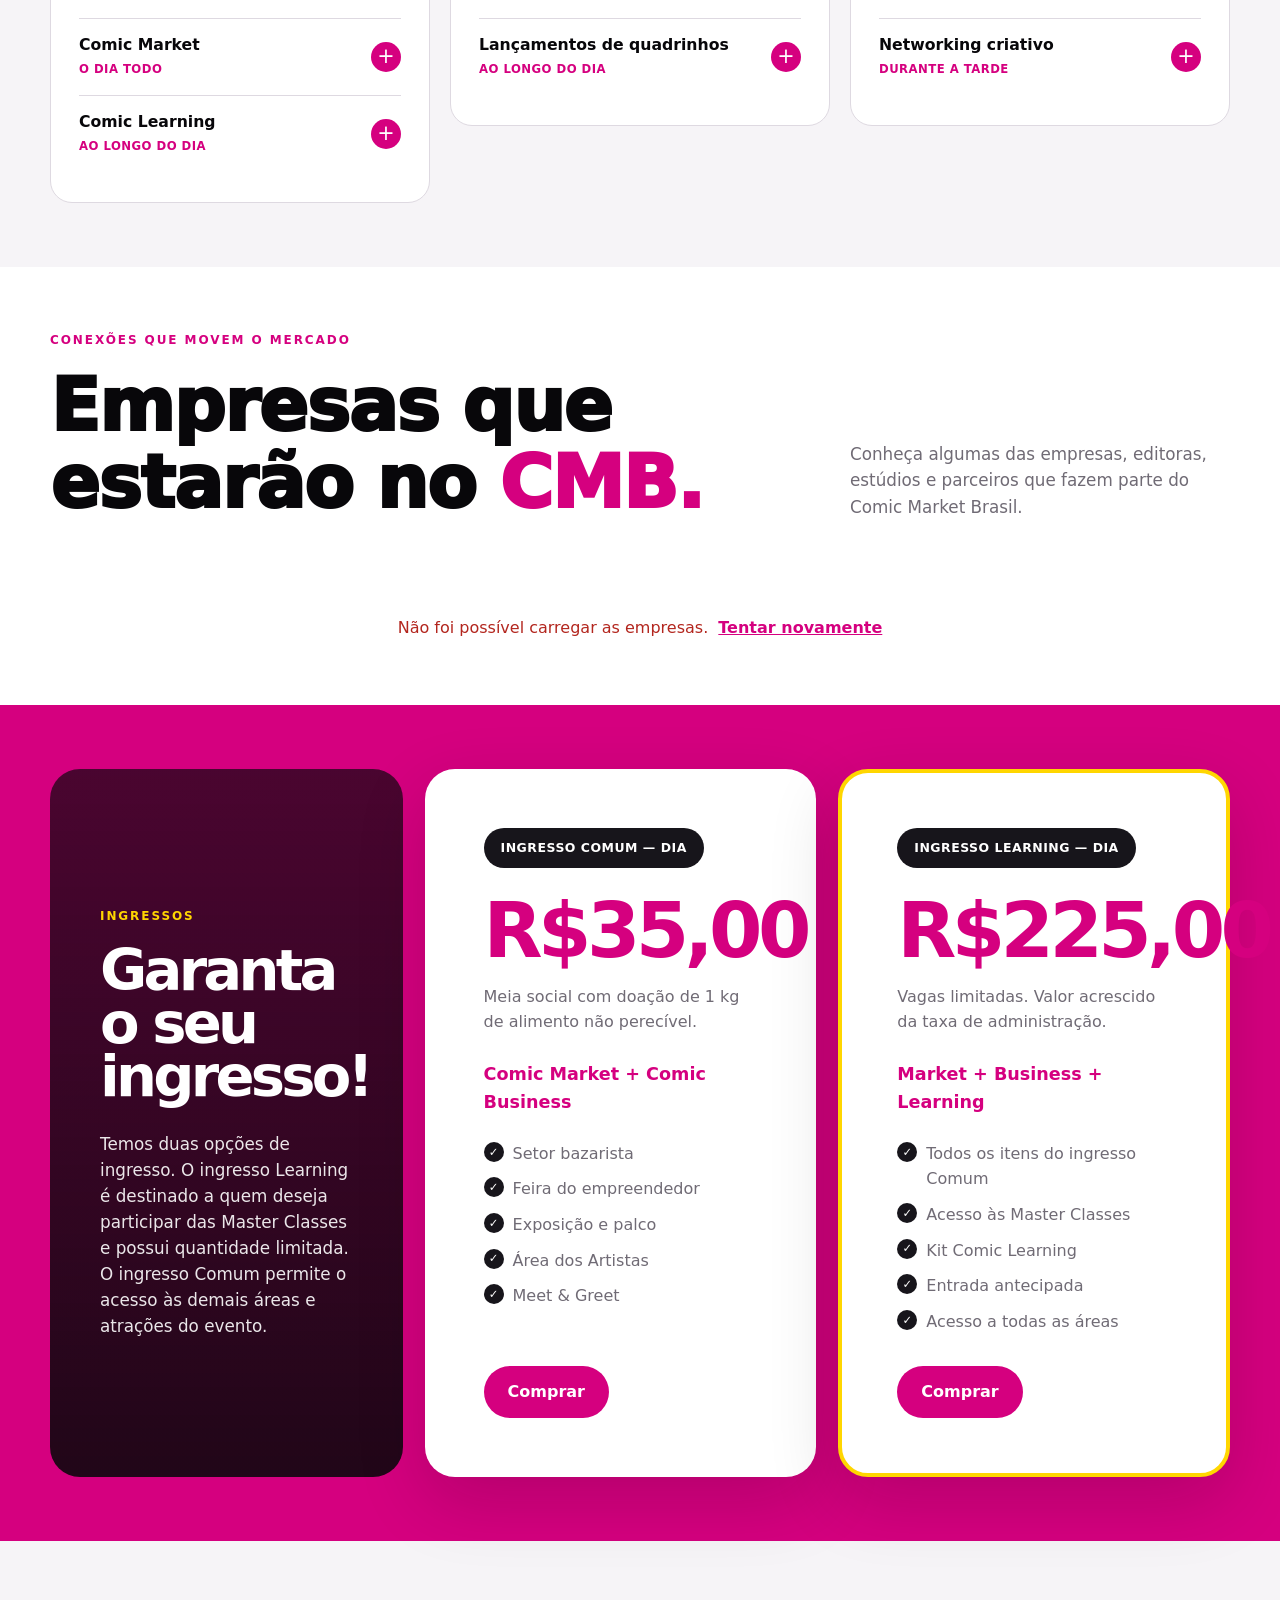
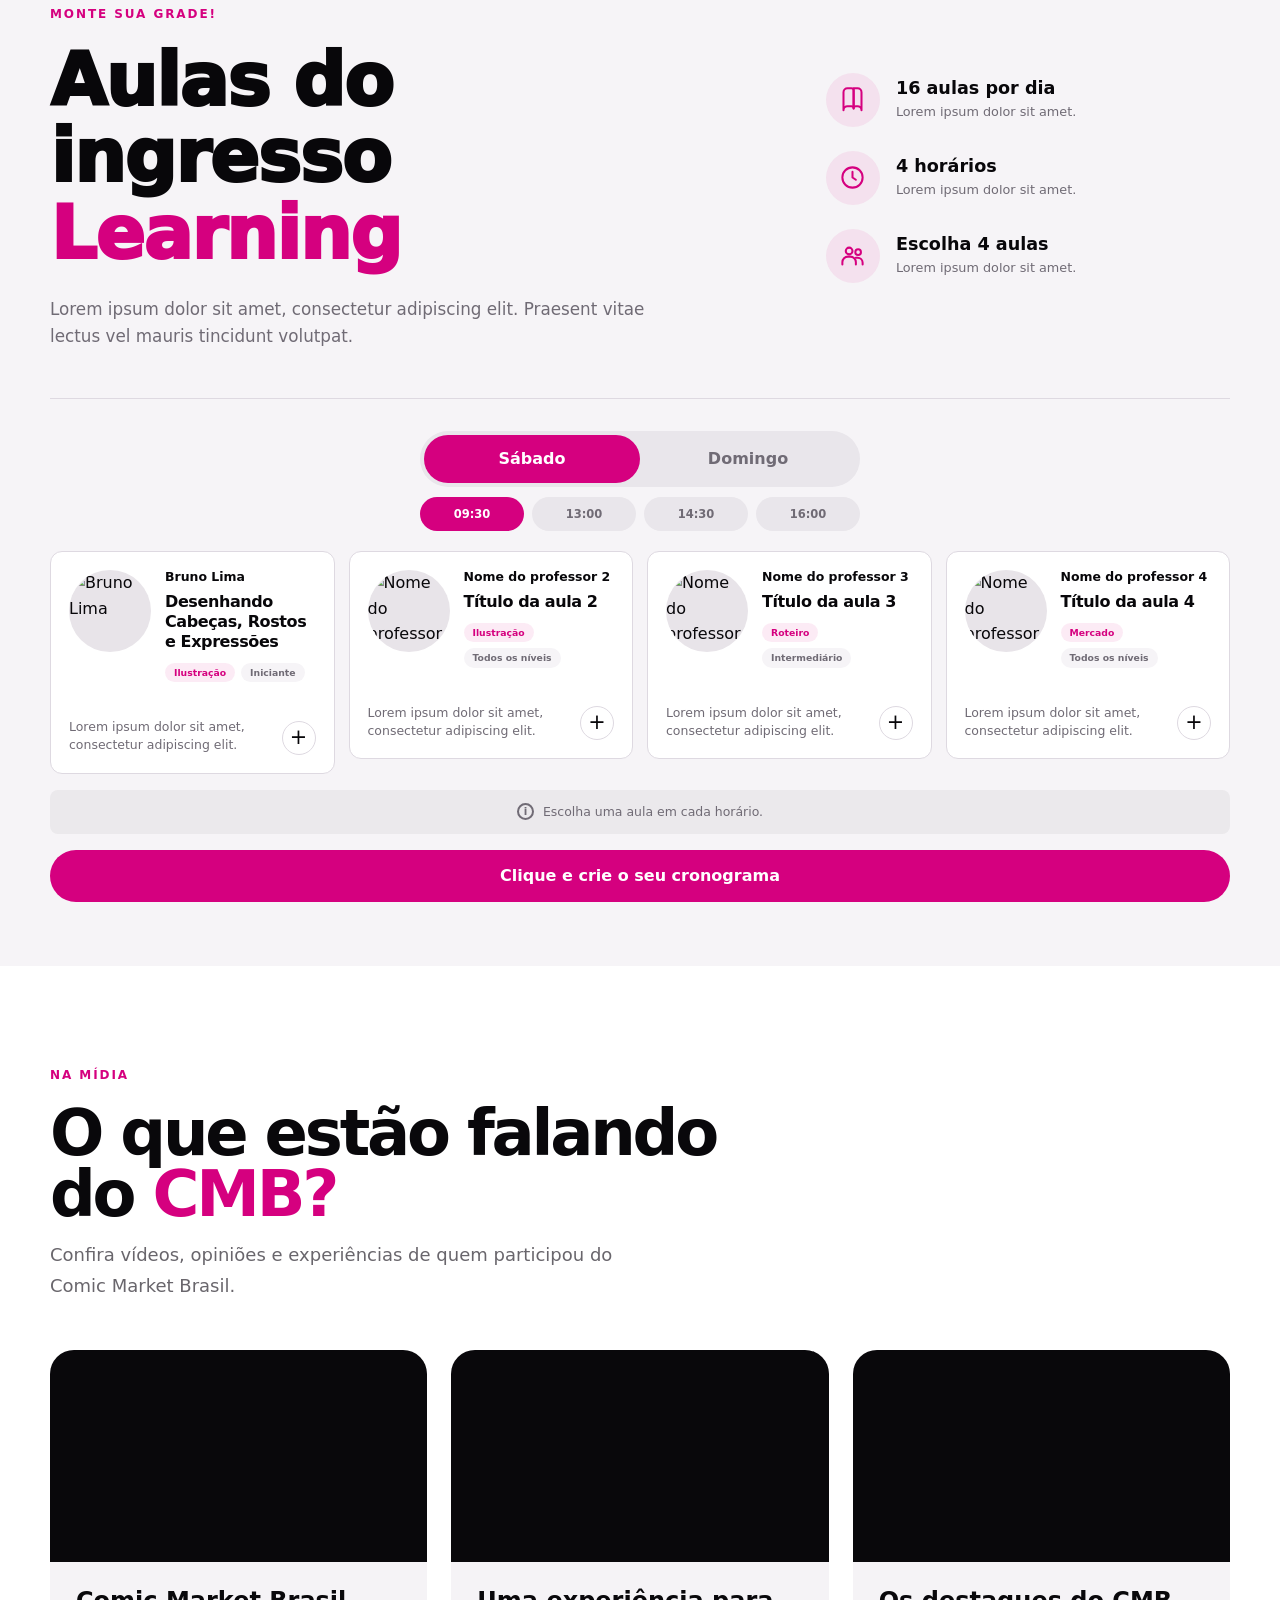
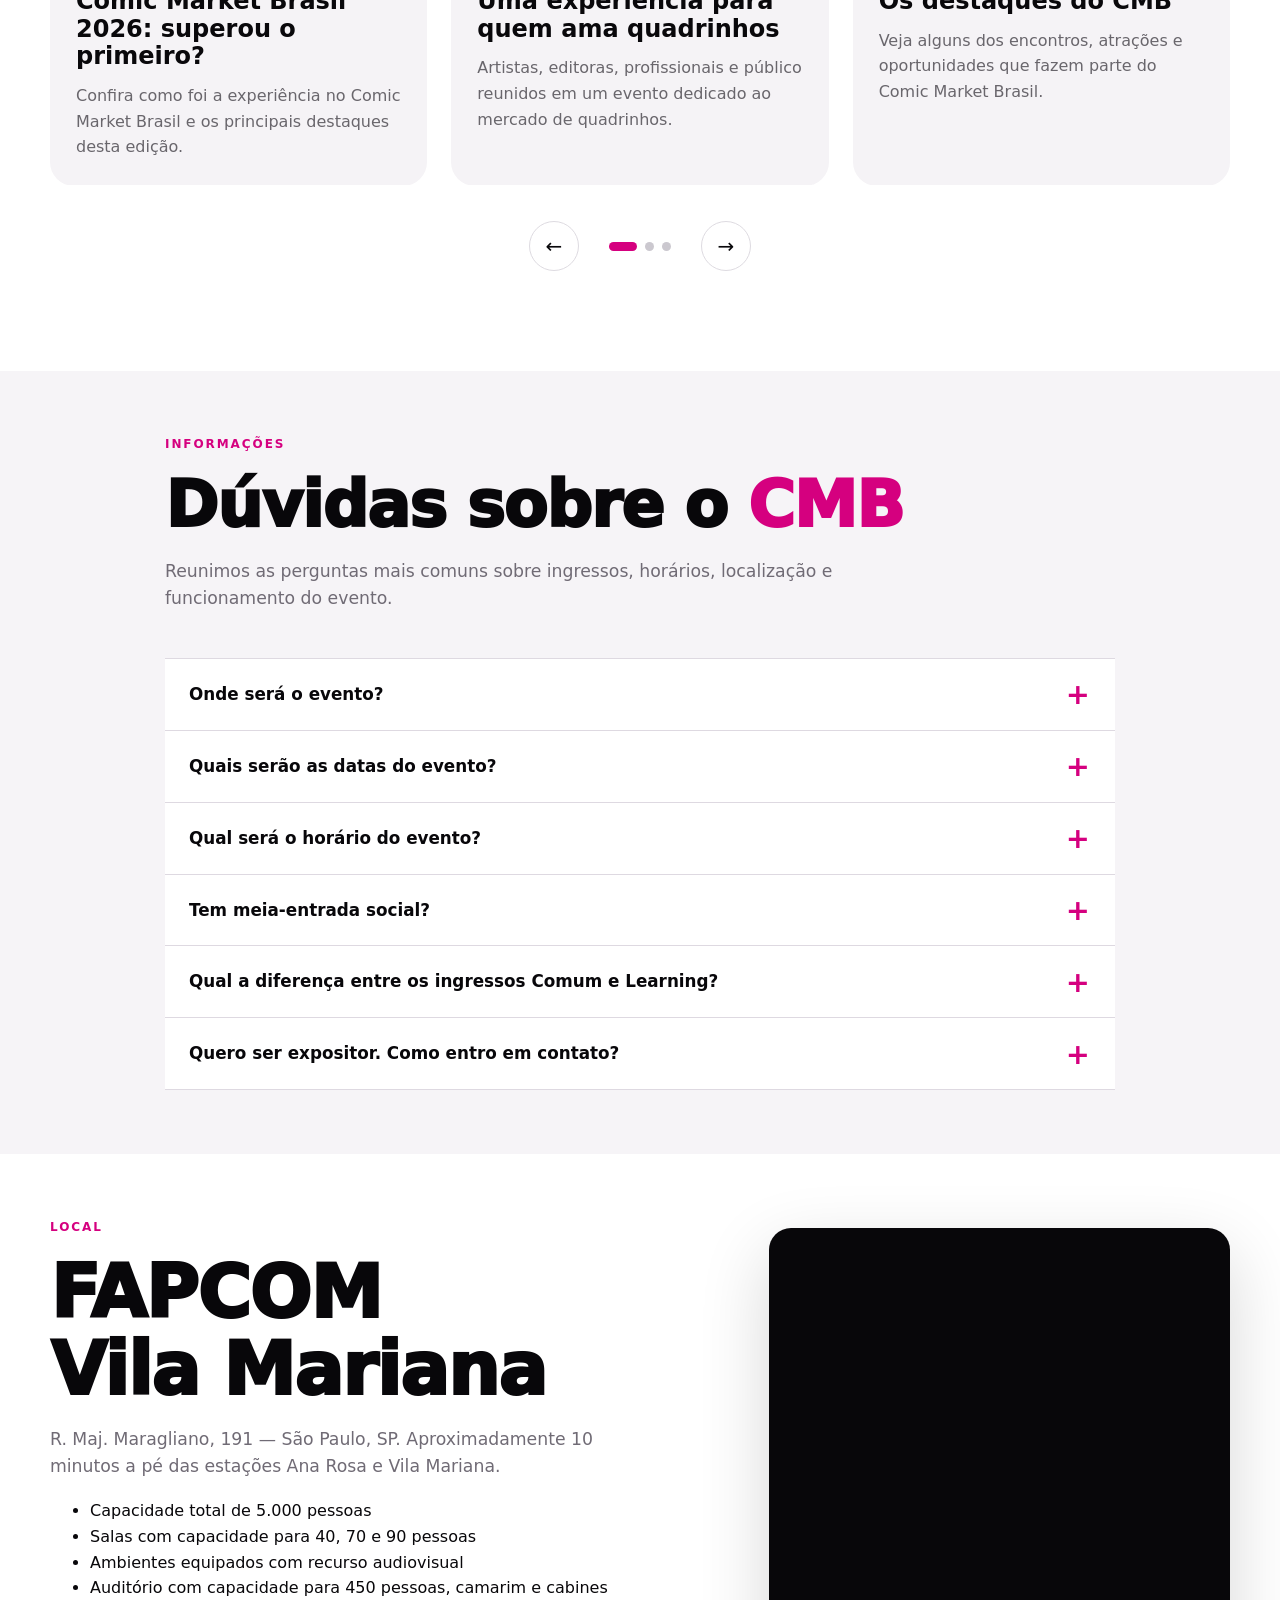
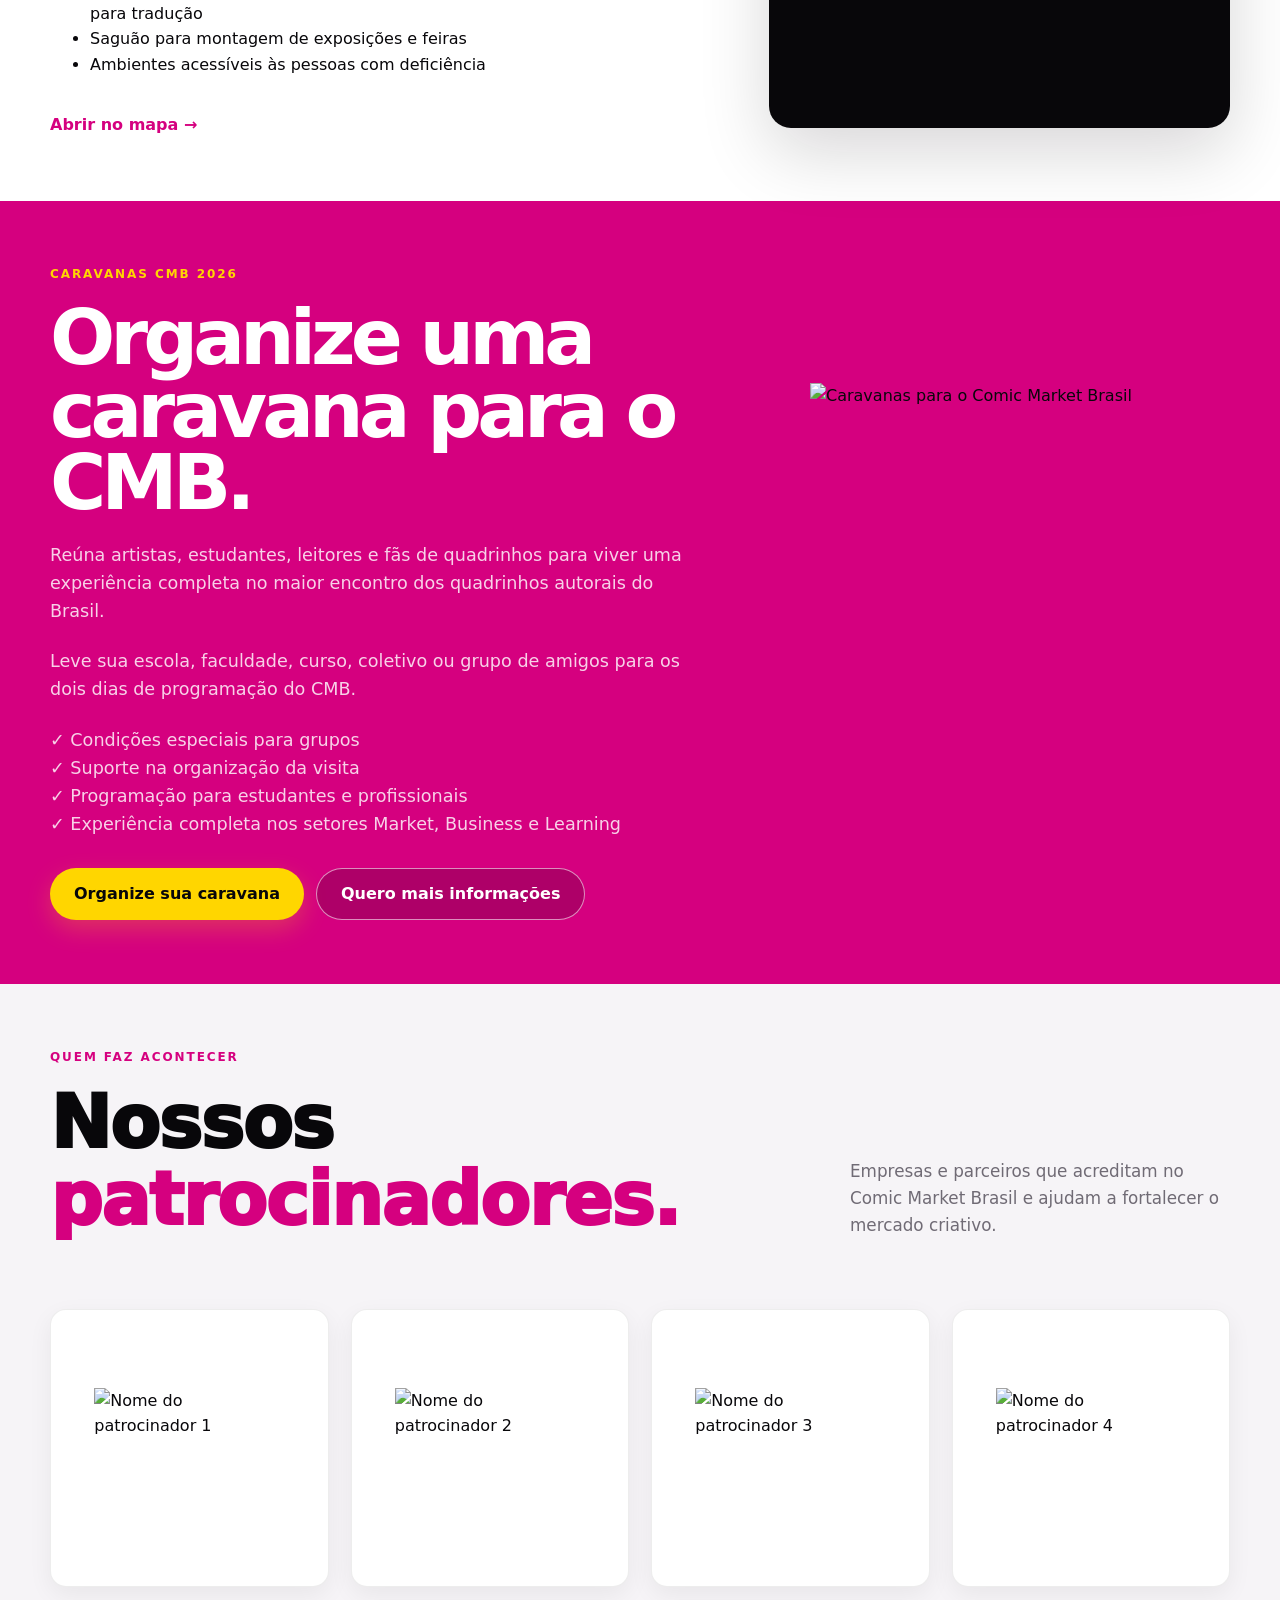
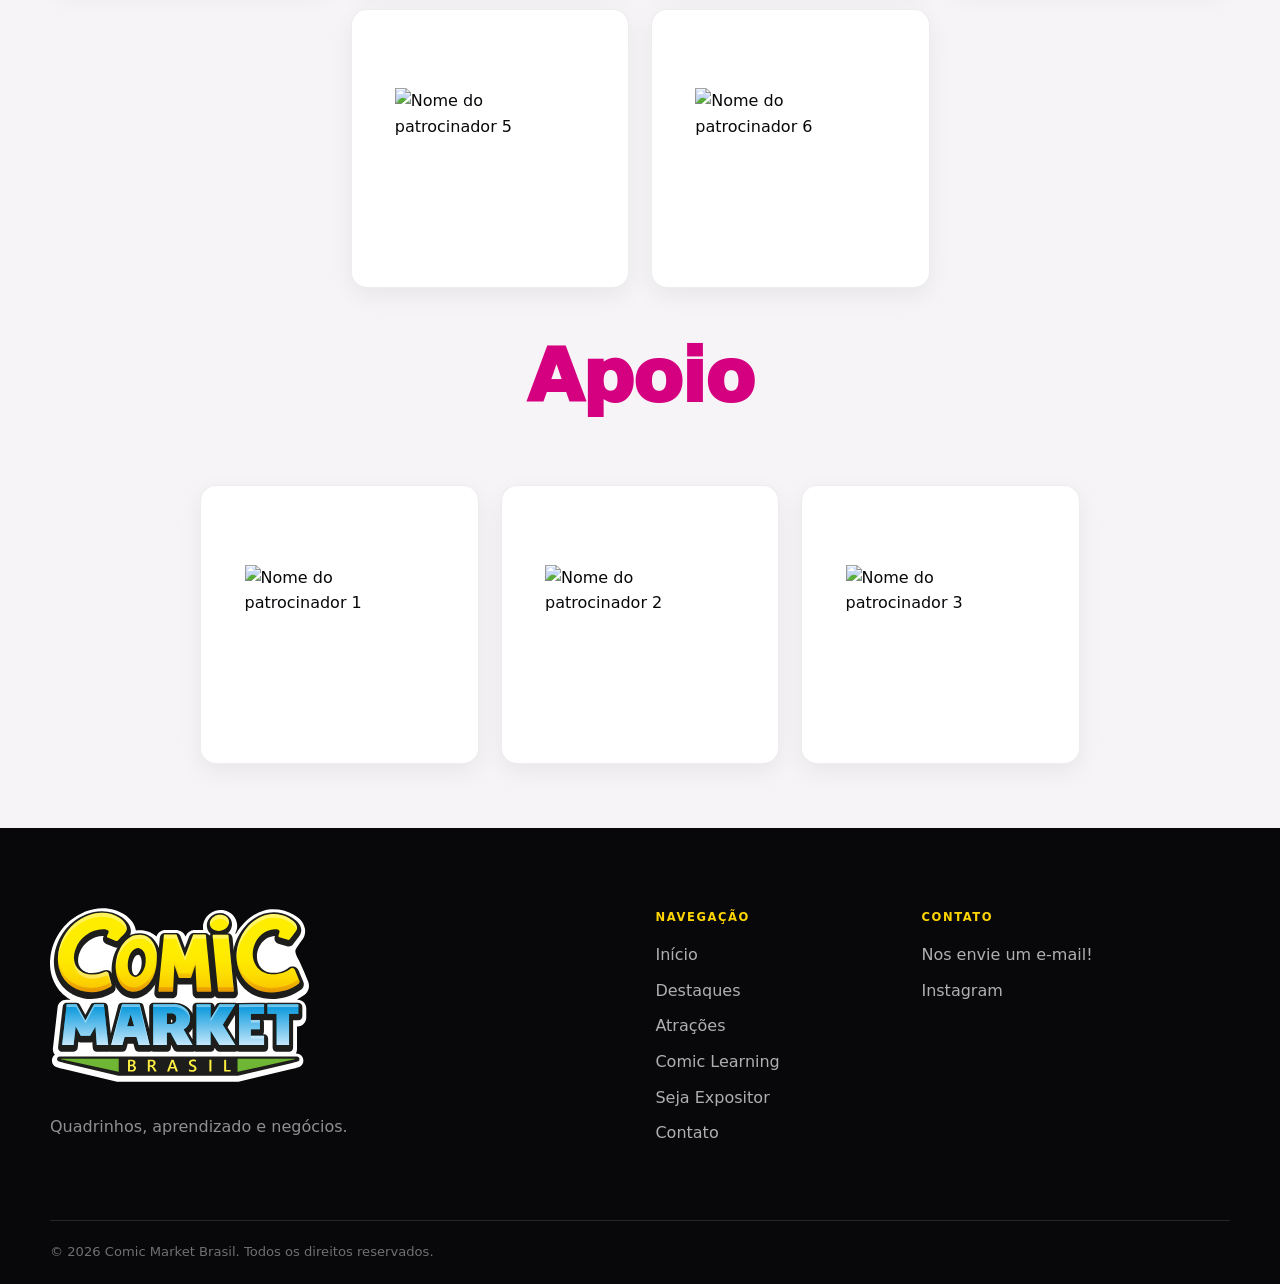
==== commit e6db5b49: "Update index.html" ====
--- a/index.html
+++ b/index.html
@@ -245,7 +245,7 @@
 >
   <img
     class="intro-feature-image"
-    src="https://raw.githubusercontent.com/automacaopostcmb/Site/refs/heads/main/ECOSSISTEMA.png"
+    src="Assets/imagens/ECOSSISTEMA.png"
     alt="Ecossistema do Comic Market Brasil"
   >
 </button>
@@ -264,7 +264,7 @@
               <div class="sector-content">
                <img
   class="sector-logo"
-  src="https://raw.githubusercontent.com/automacaopostcmb/Site/refs/heads/main/logomarket.png"
+  src="Assets/logos/logomarket.png"
   alt="Comic Market"
 >
                 
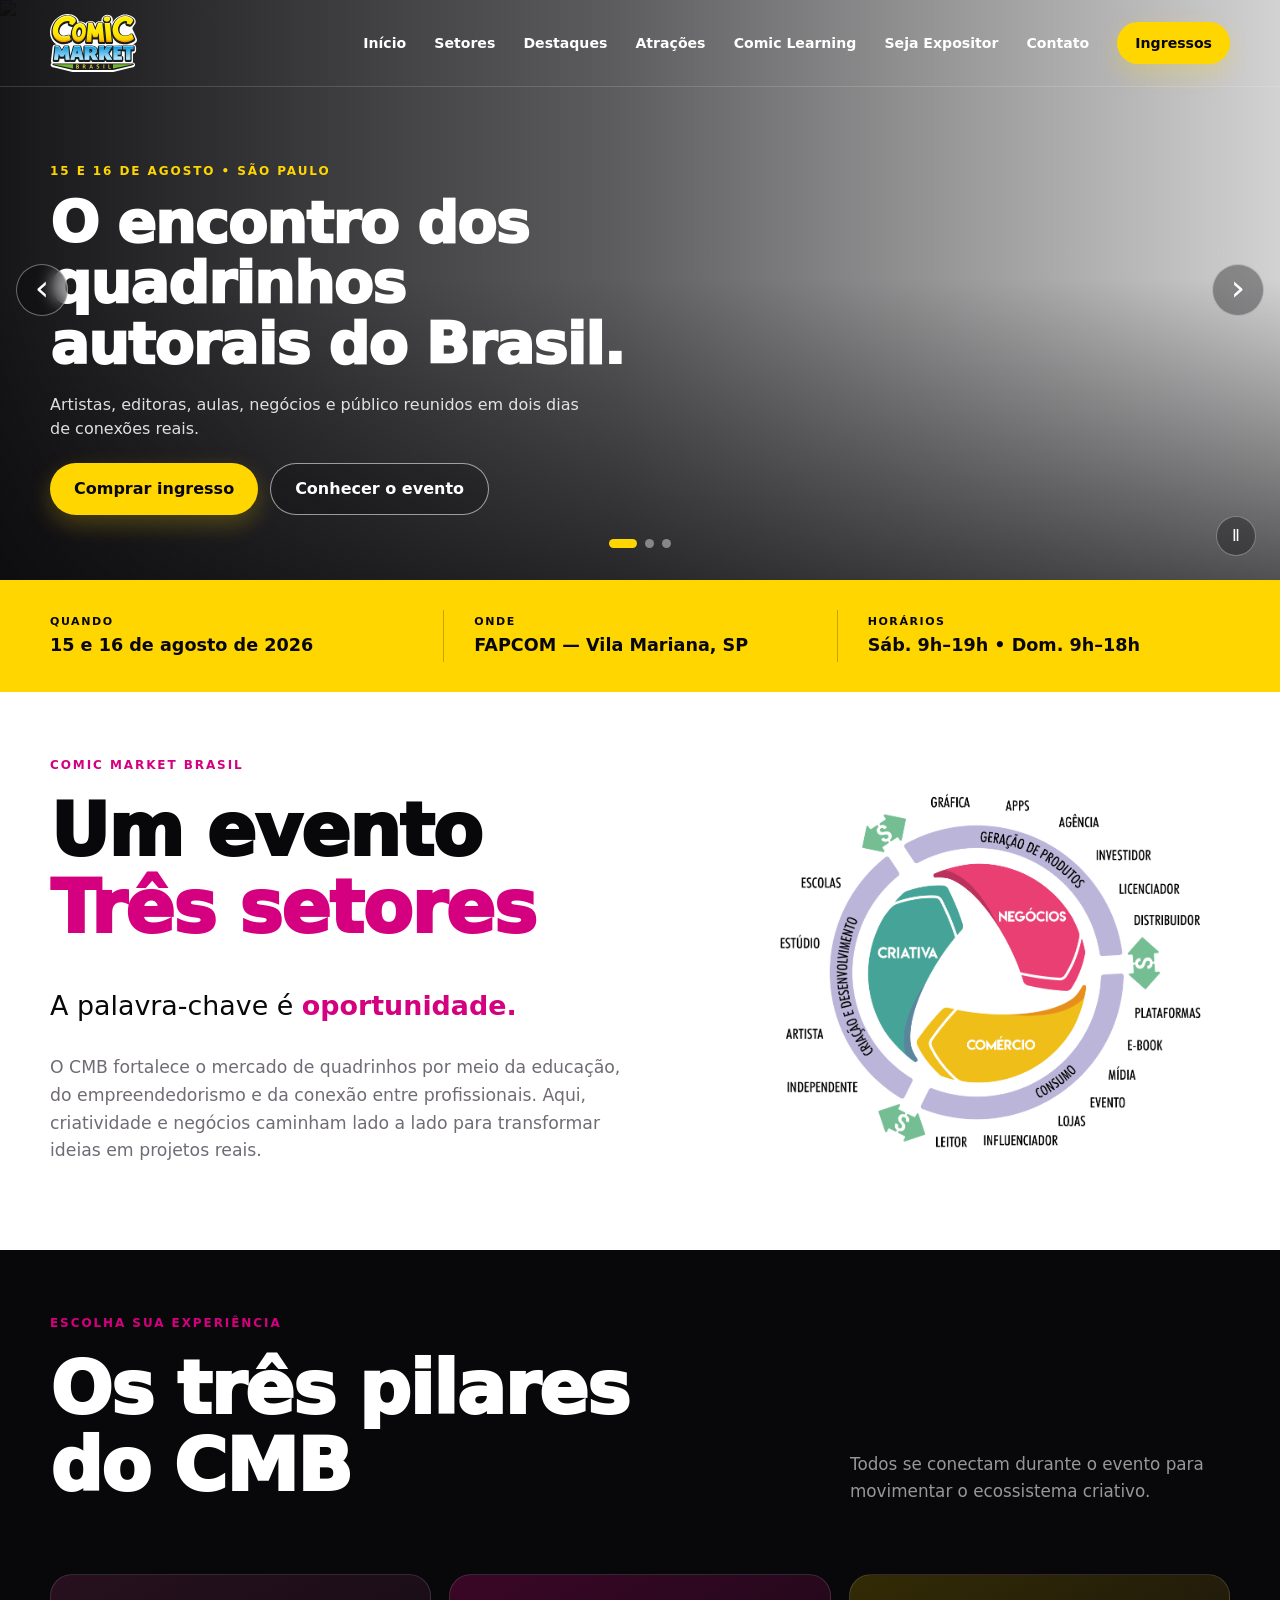
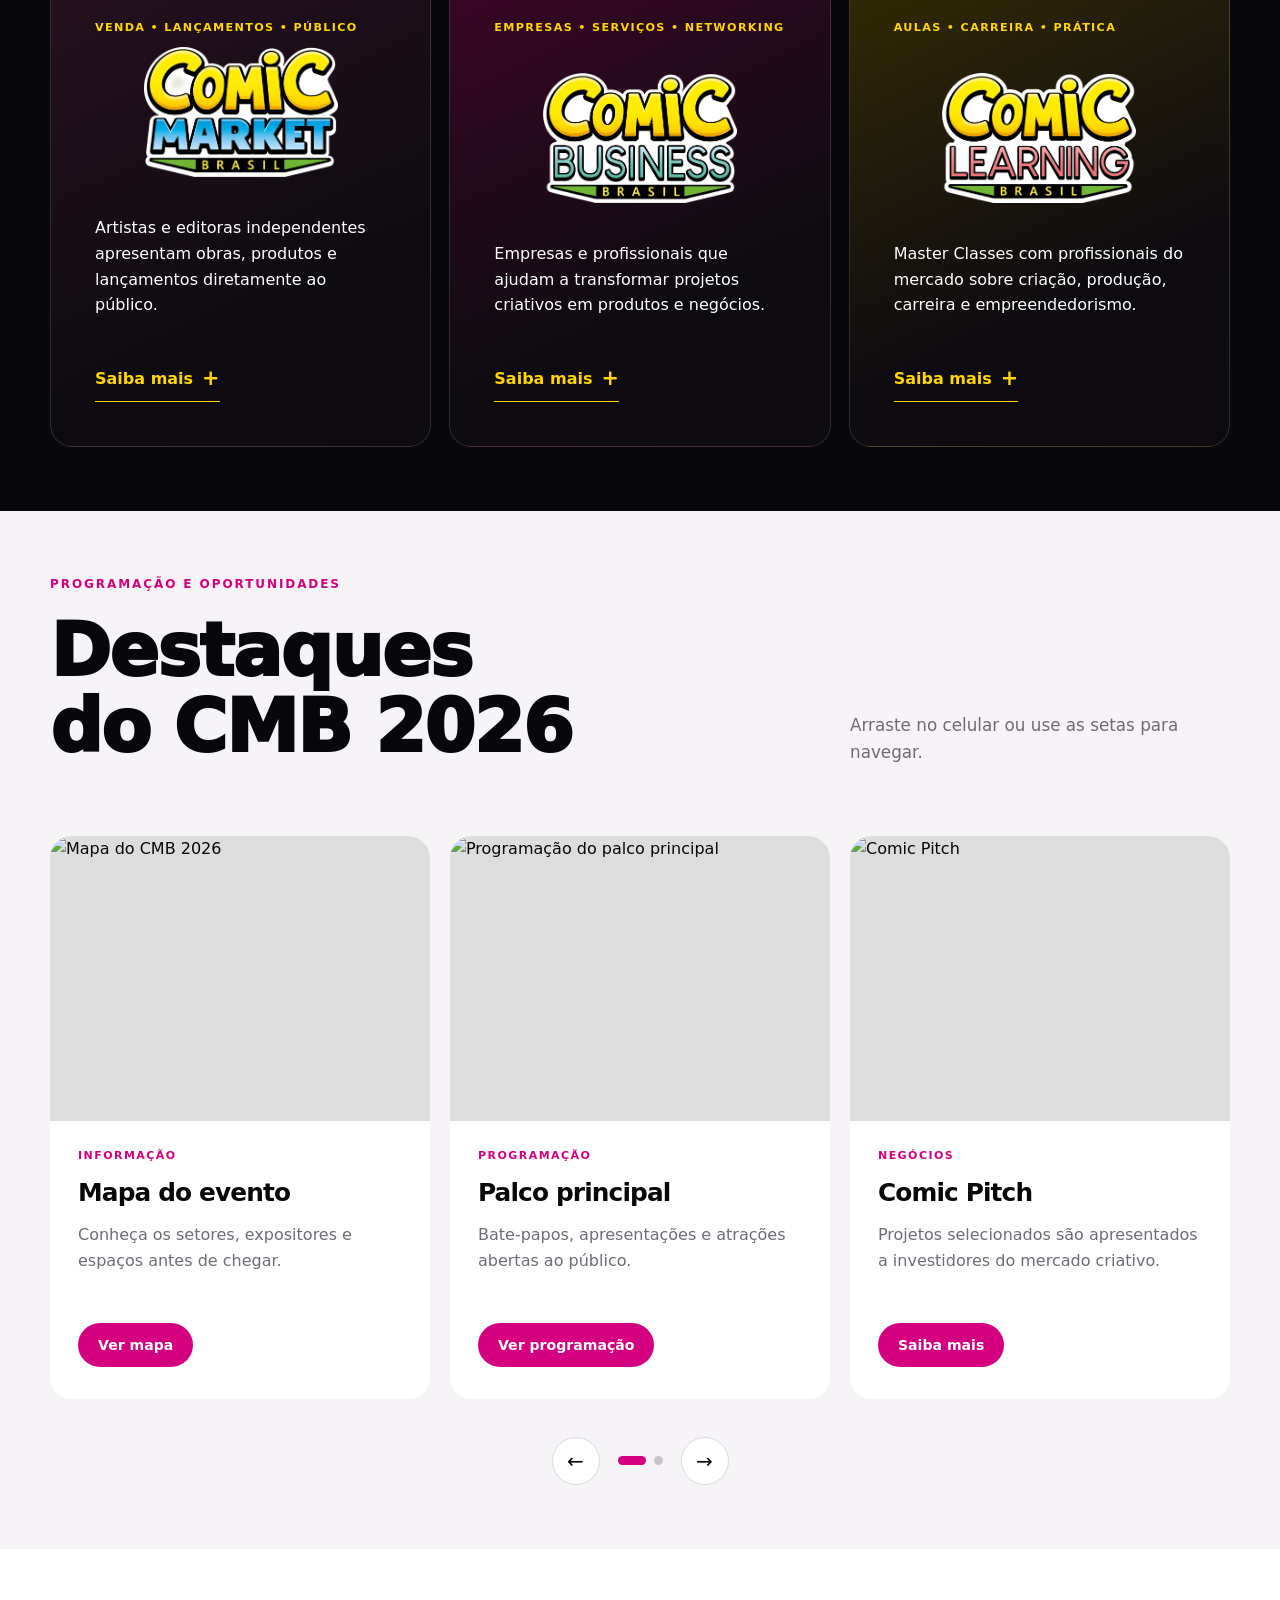
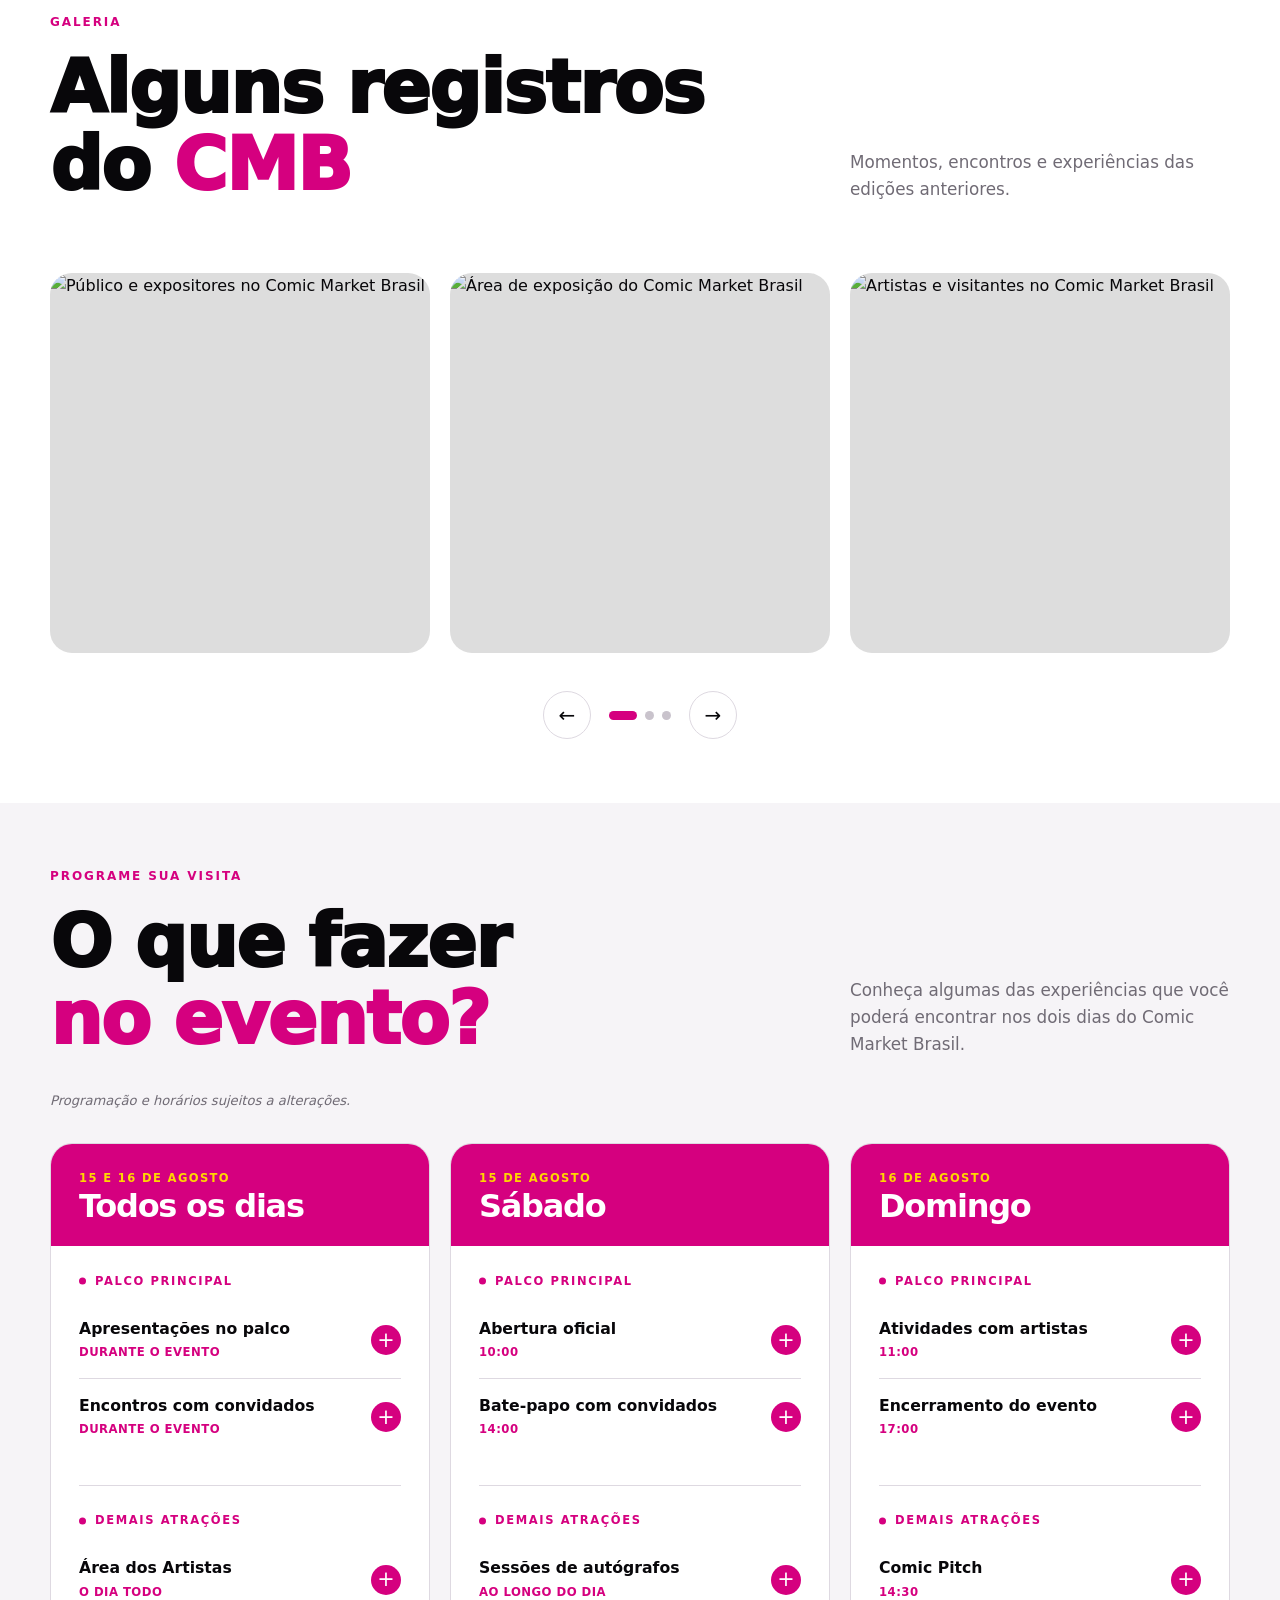
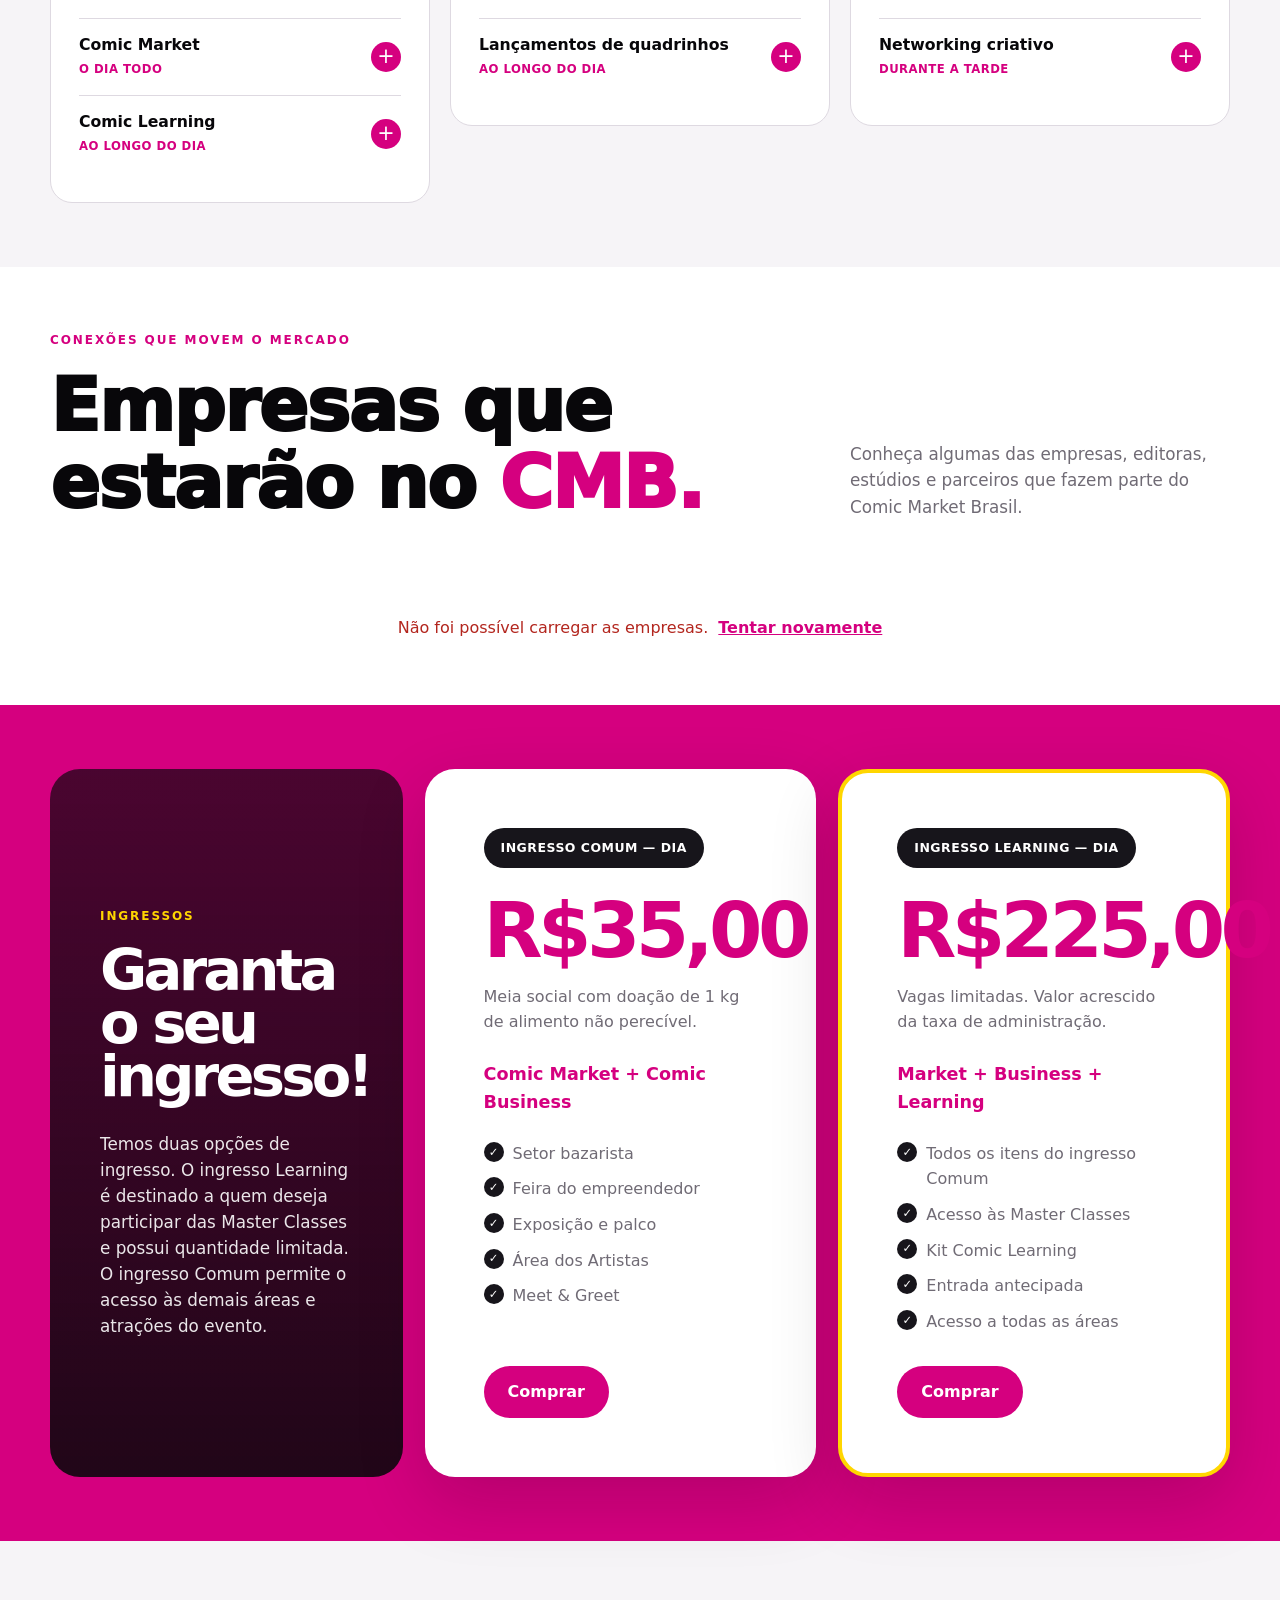
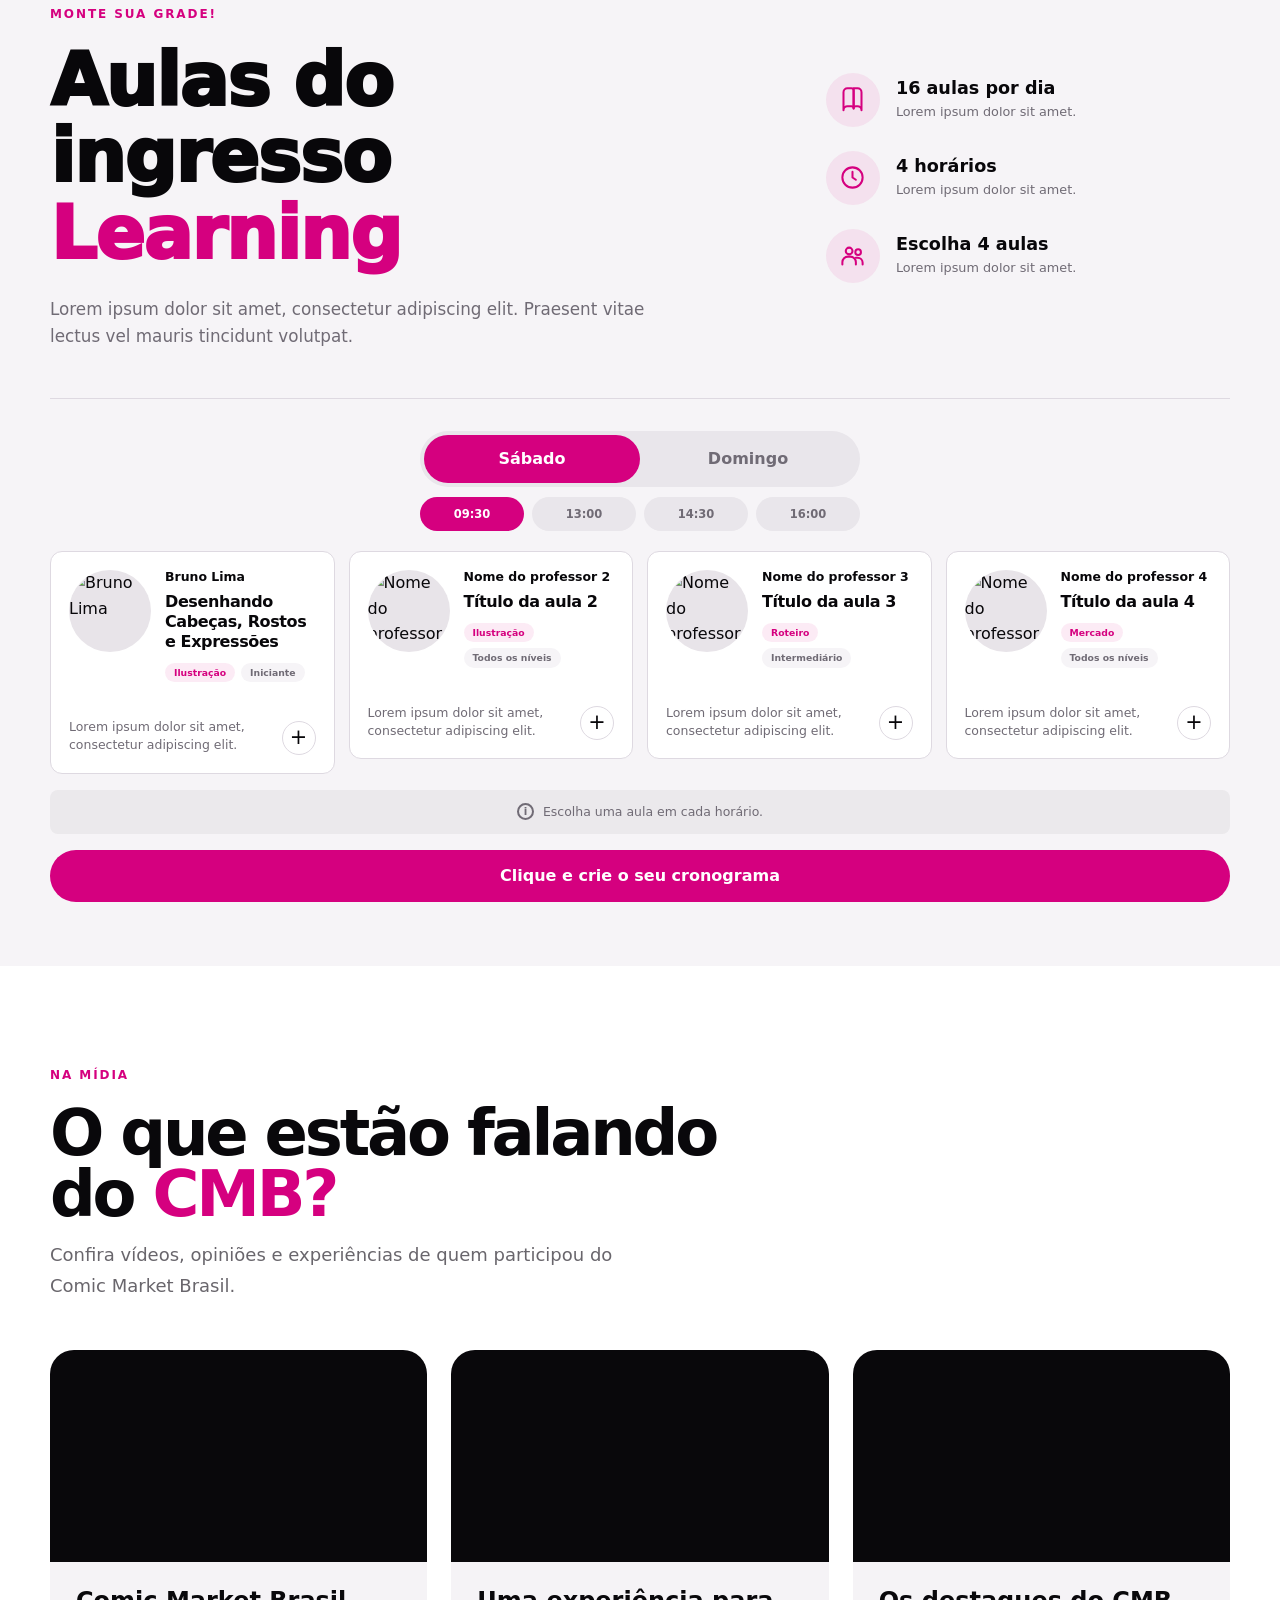
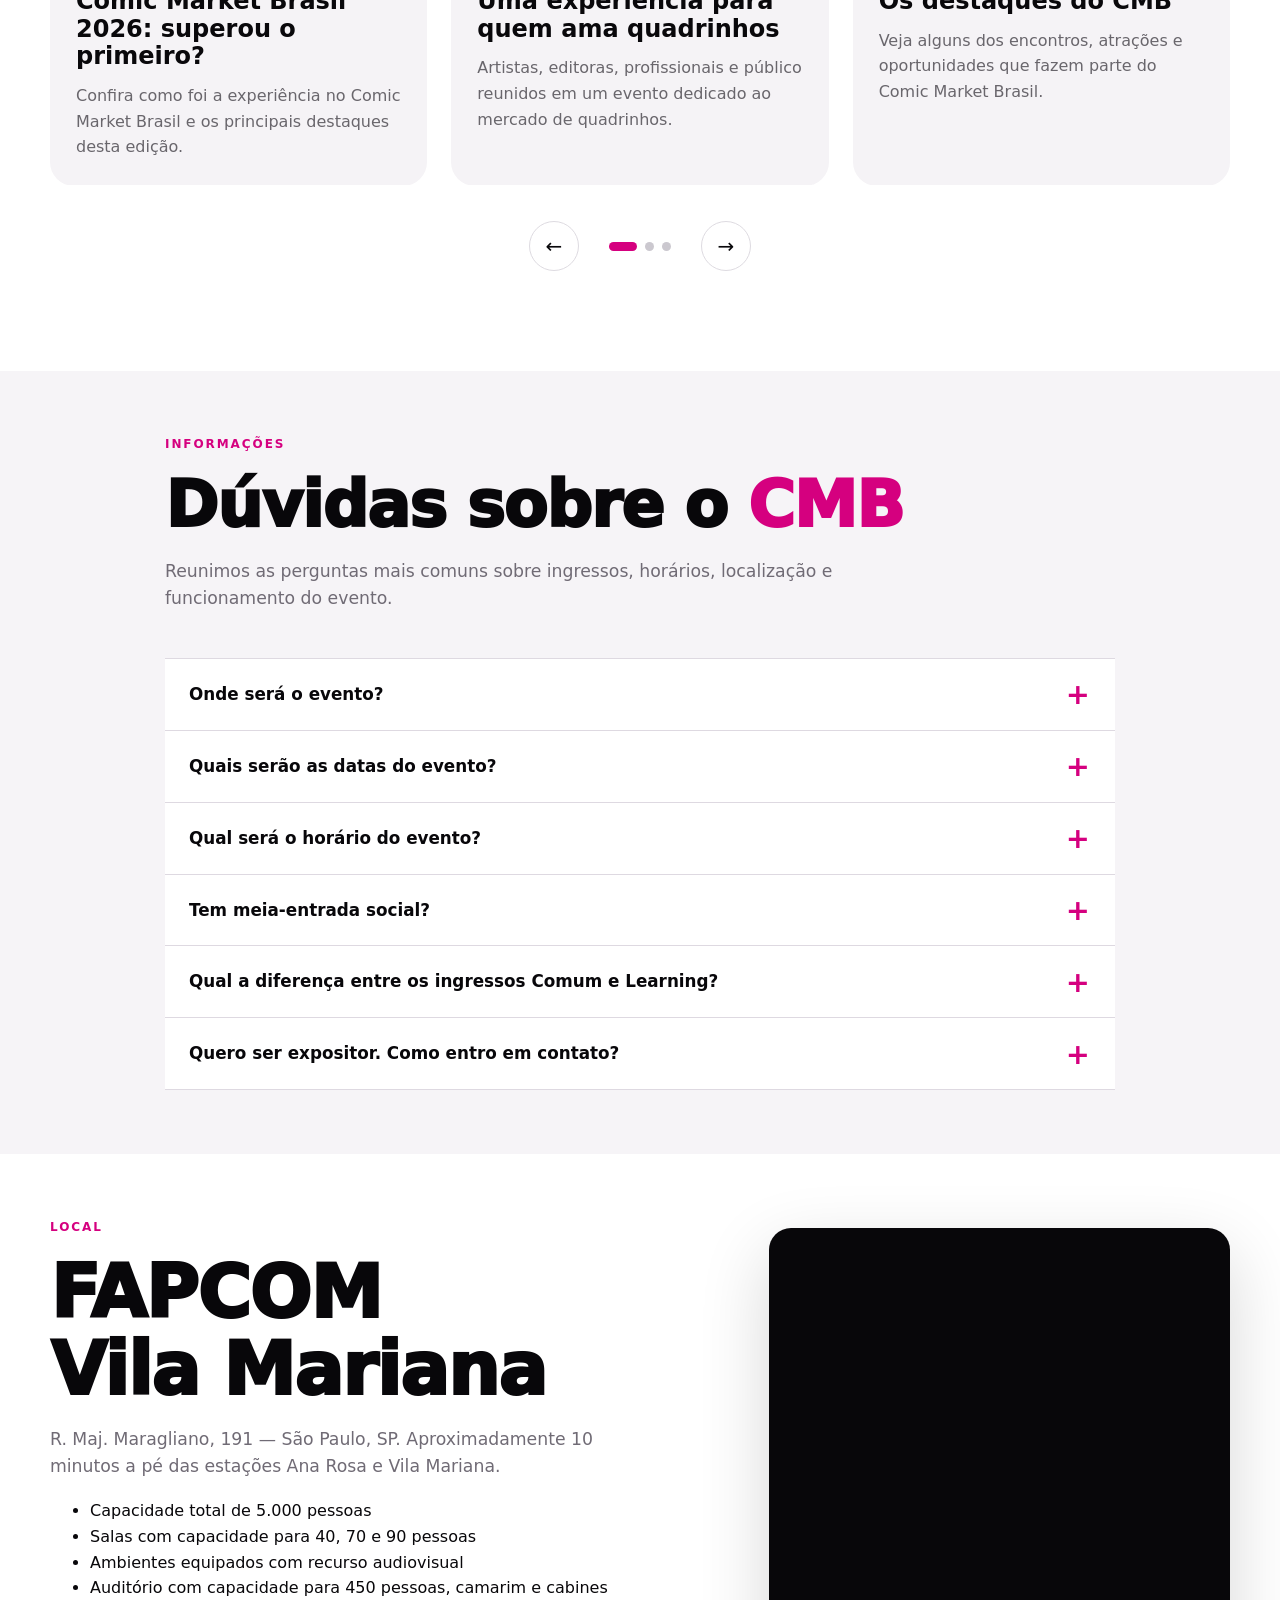
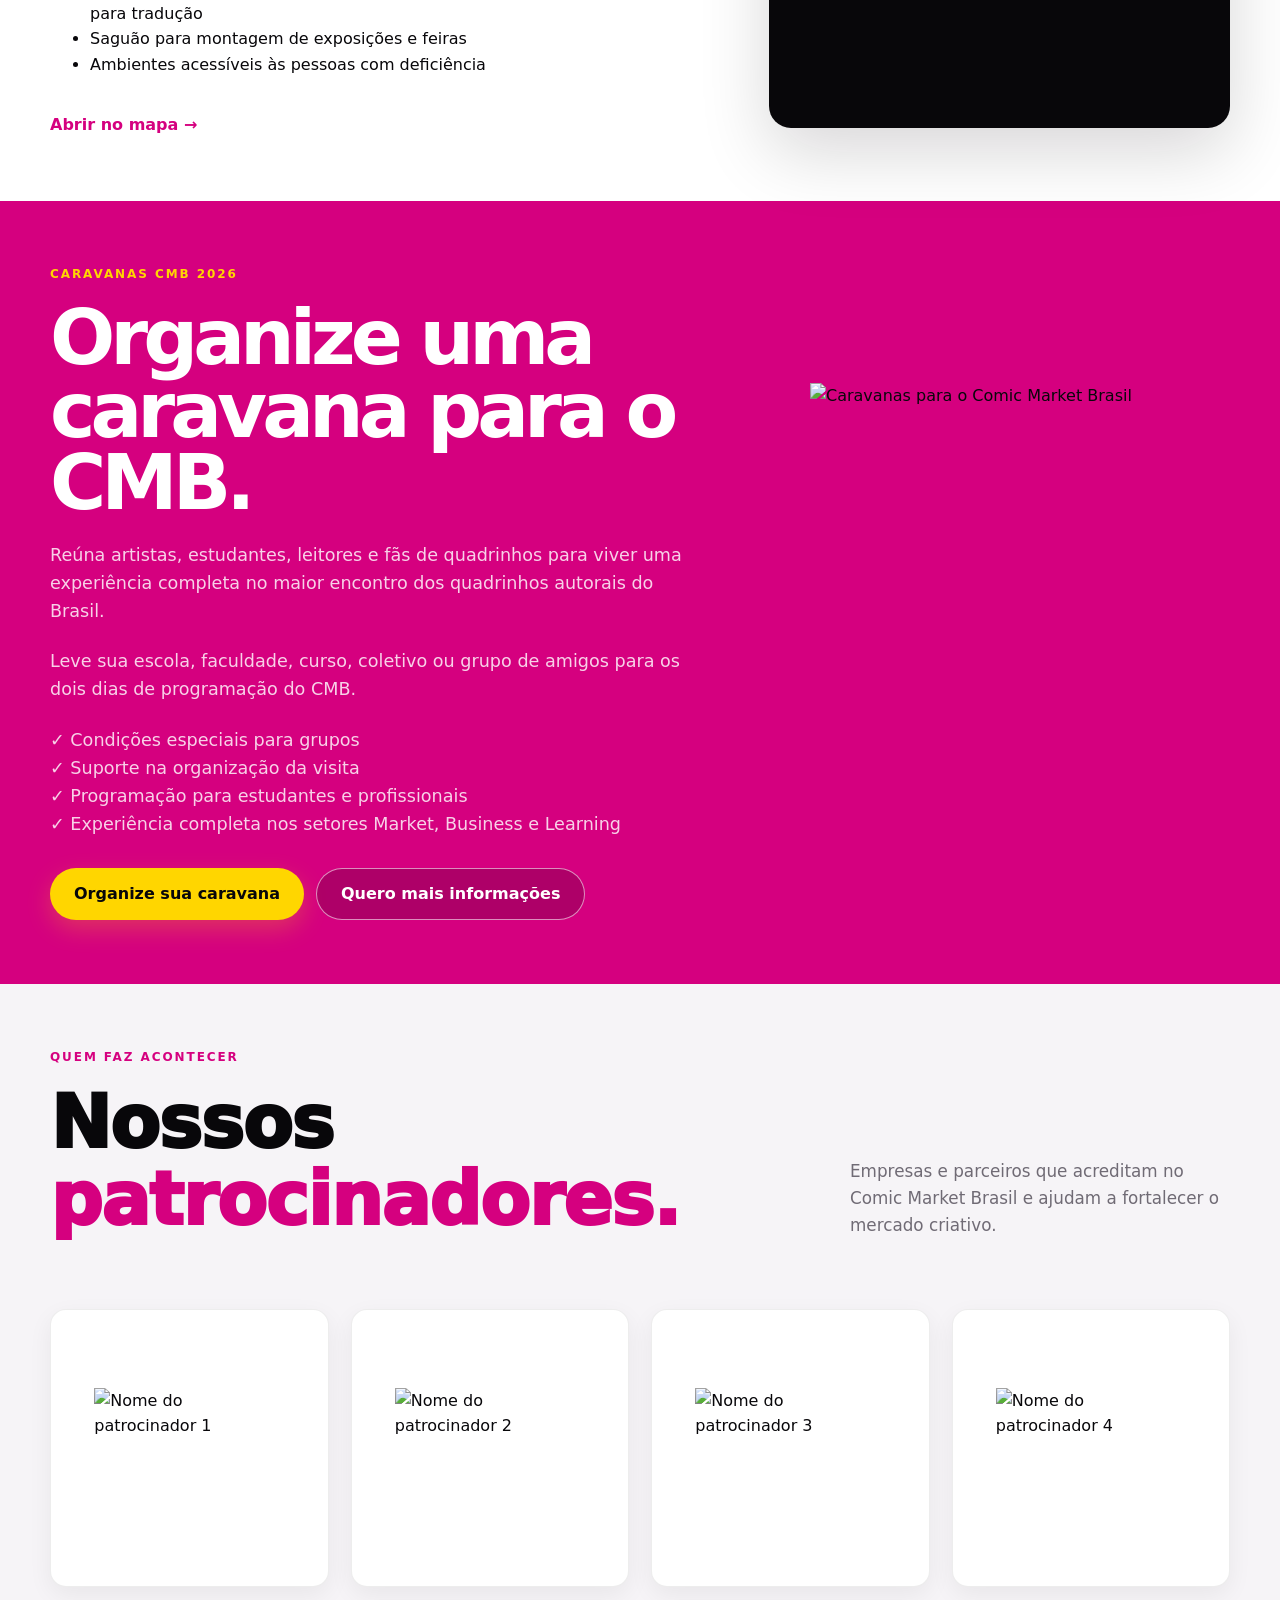
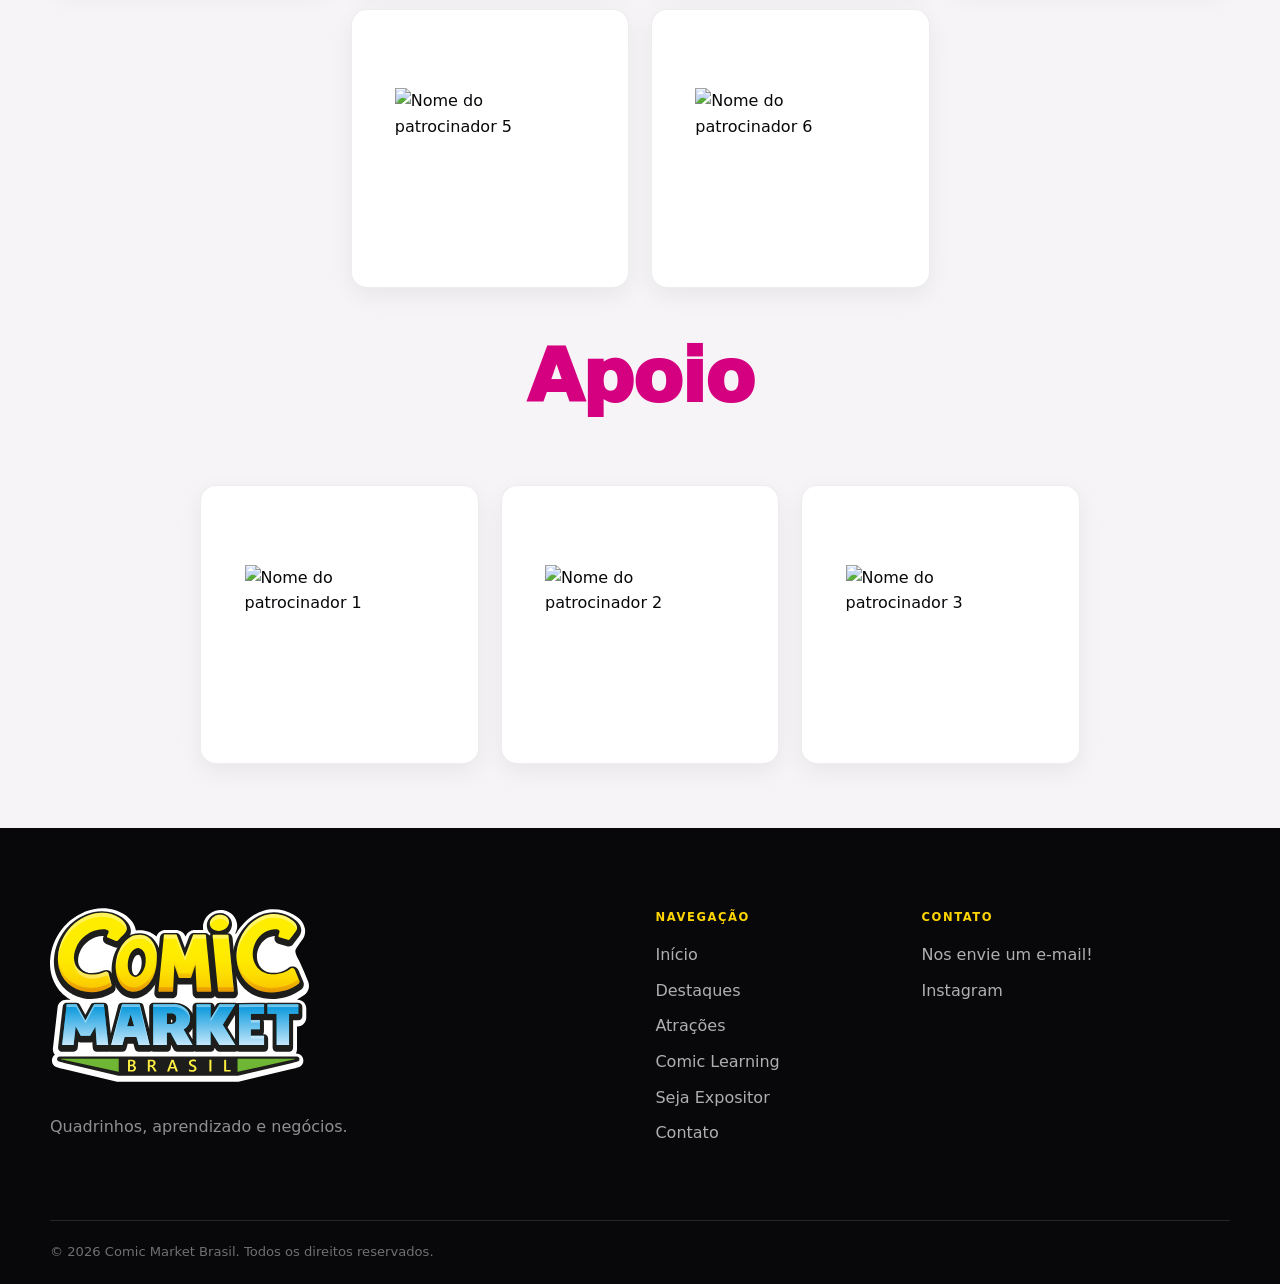
==== commit 83a8aba2: "Update index.html" ====
--- a/index.html
+++ b/index.html
@@ -279,7 +279,7 @@
                
                 <img
   class="sector-logo"
-  src="https://raw.githubusercontent.com/automacaopostcmb/Site/refs/heads/main/logobusiness.png"
+  src="Assets/logos/logobusiness.png"
   alt="Comic Market"
 >
                 
@@ -294,7 +294,7 @@
                
                 <img
   class="sector-logo"
-  src="https://raw.githubusercontent.com/automacaopostcmb/Site/refs/heads/main/logolearning.png"
+  src="Assets/logos/logolearning.png"
   alt="Comic Market"
 >
                 
